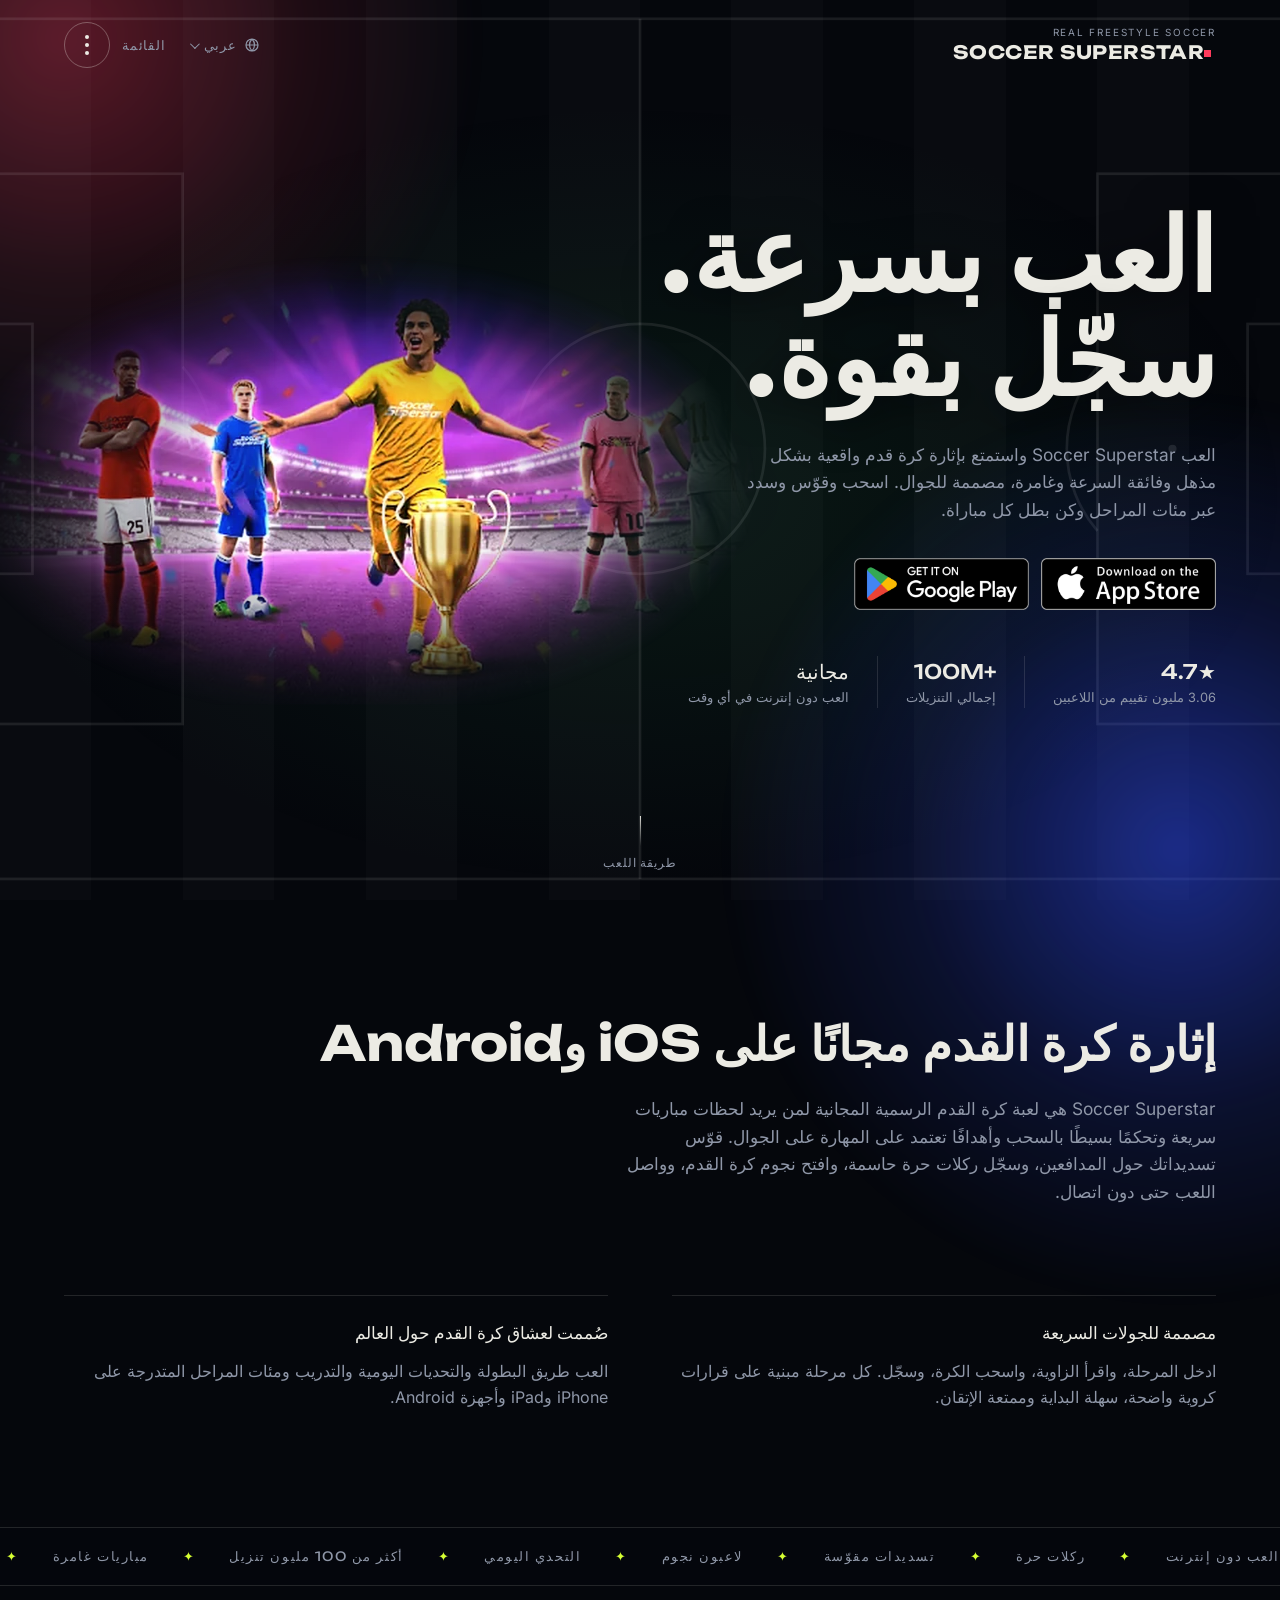
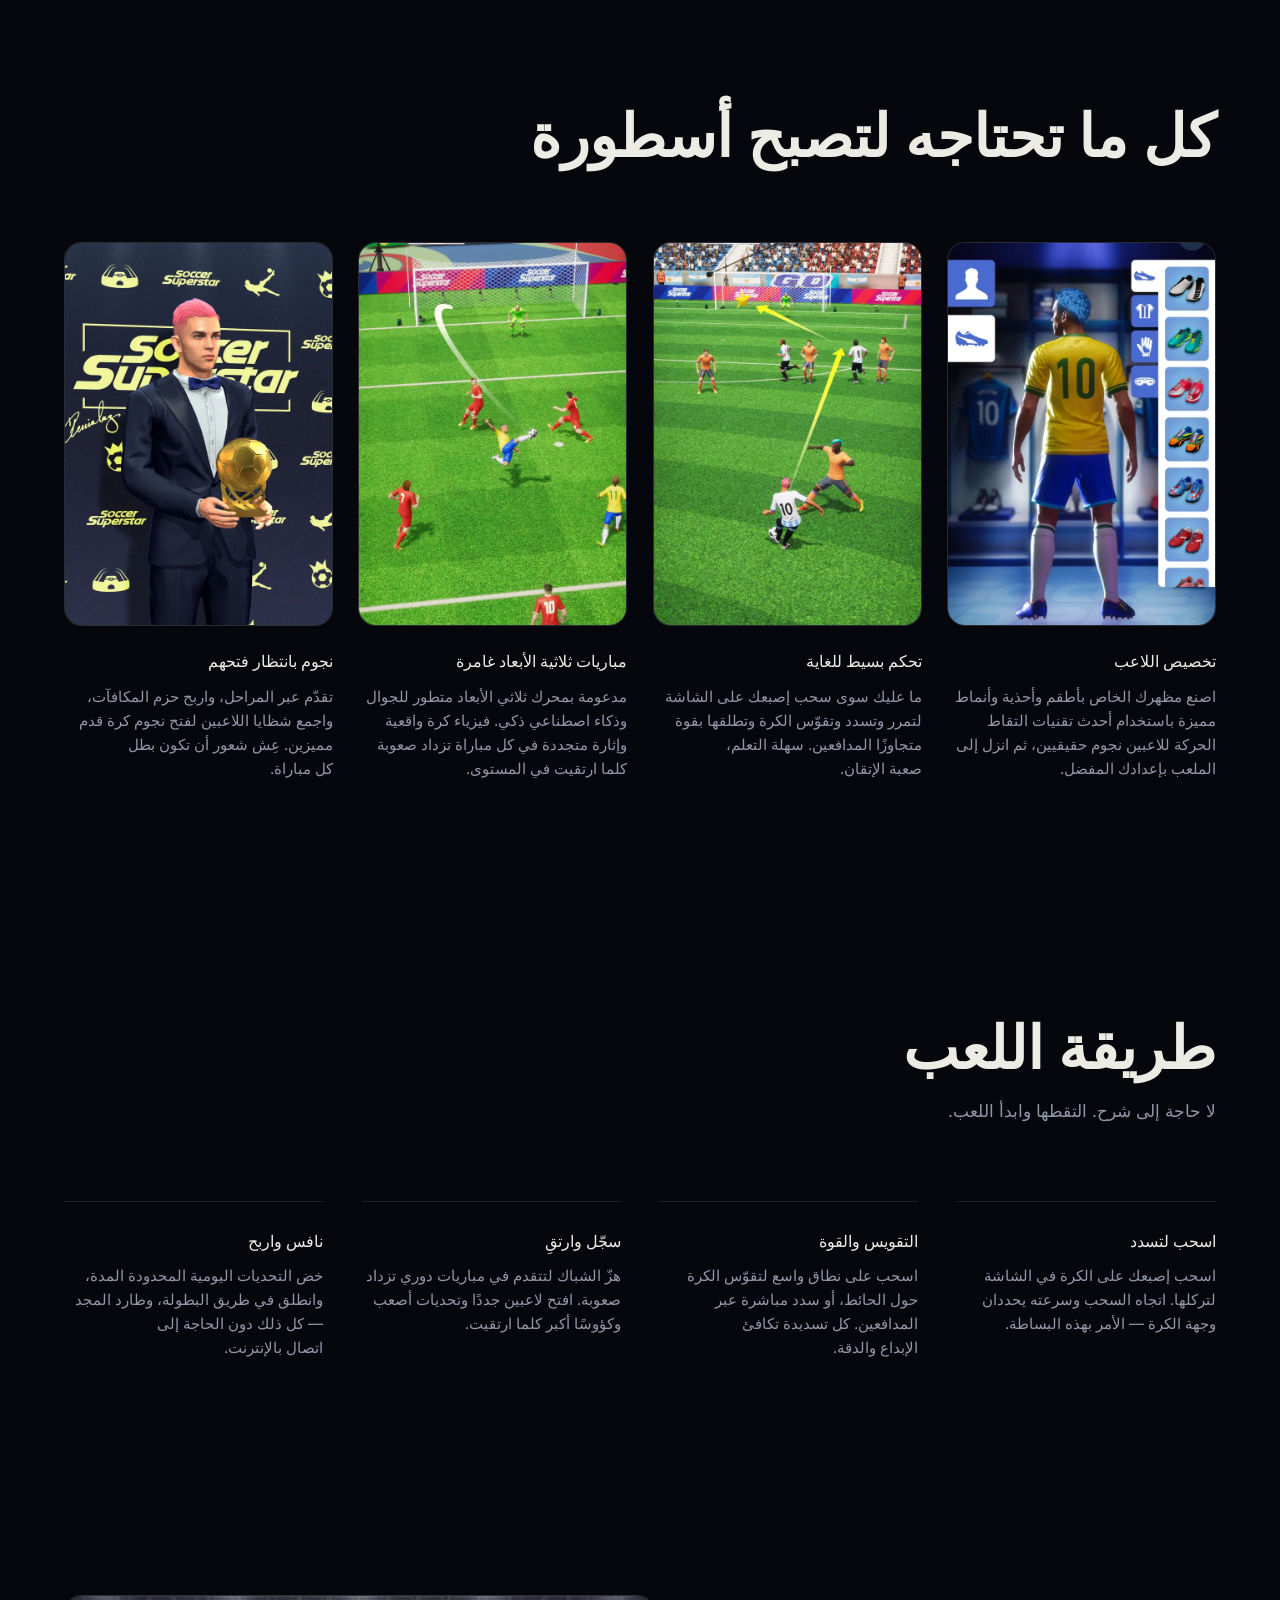
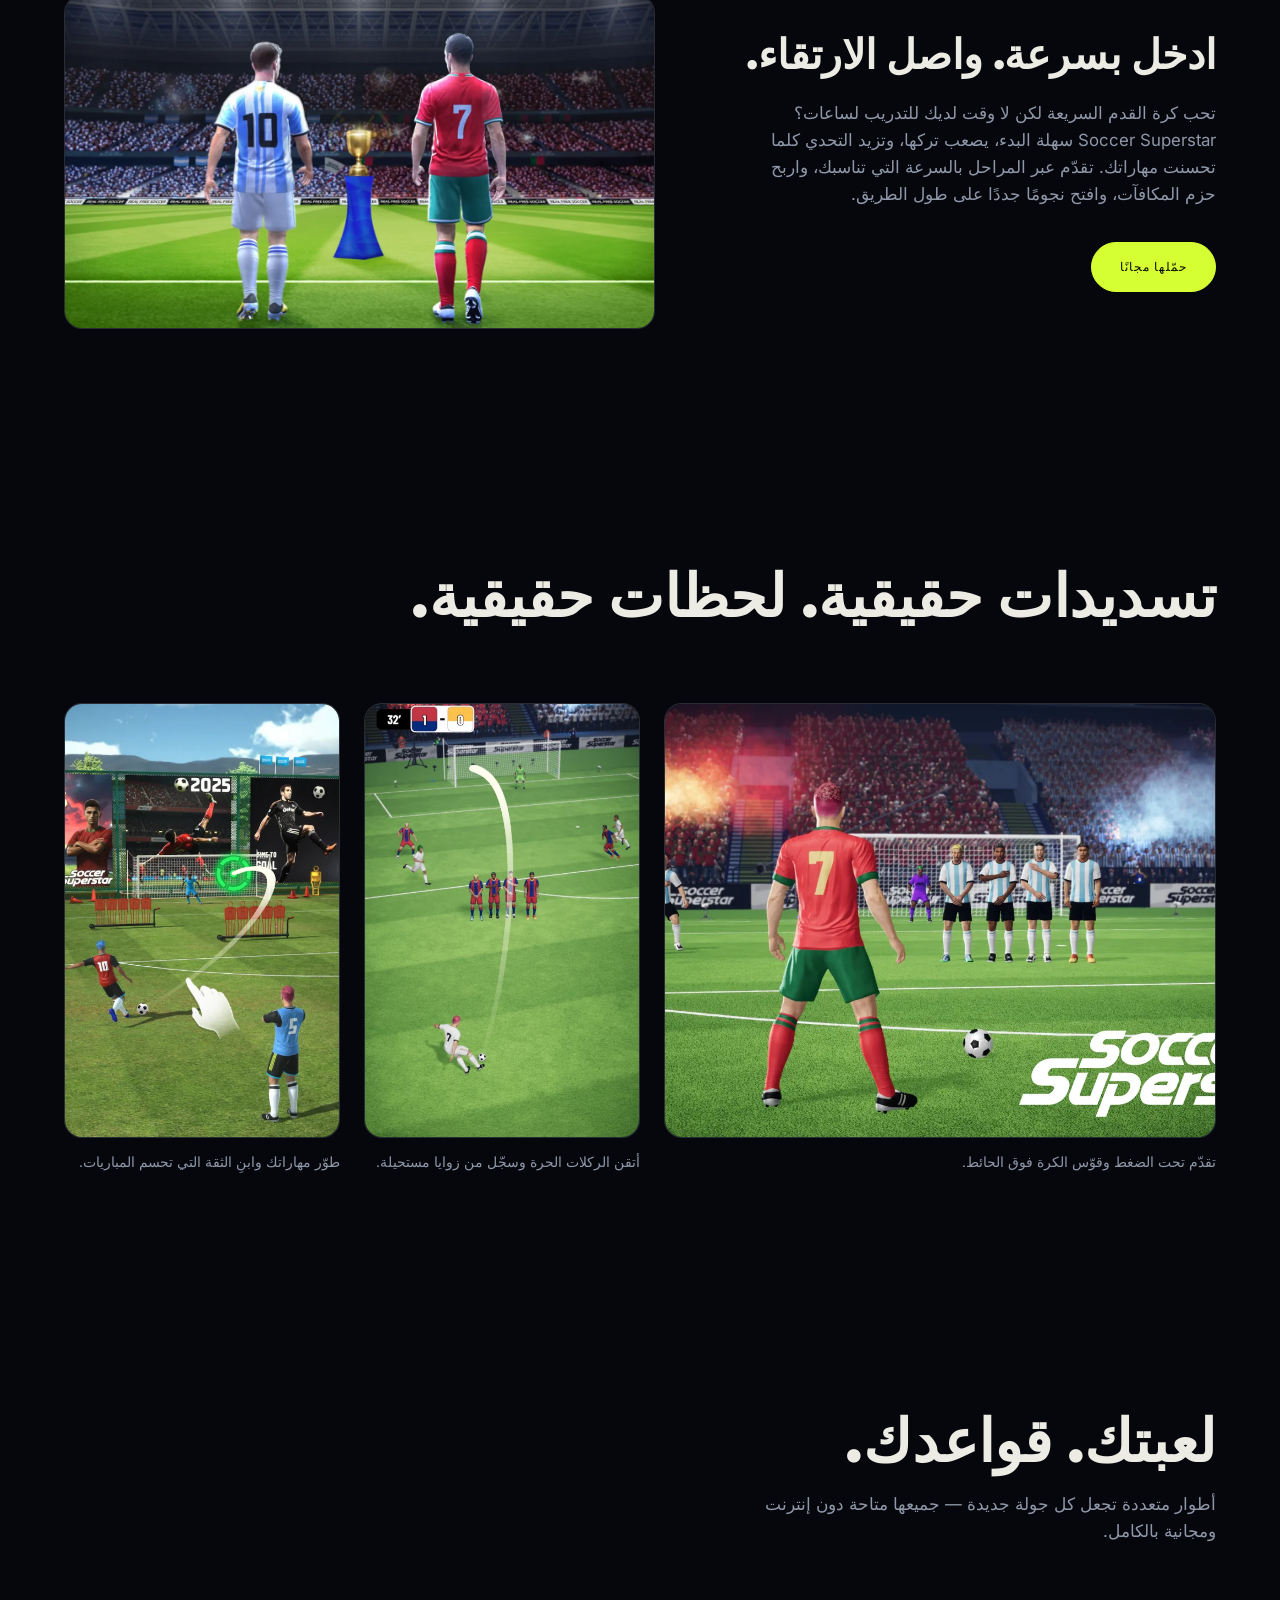
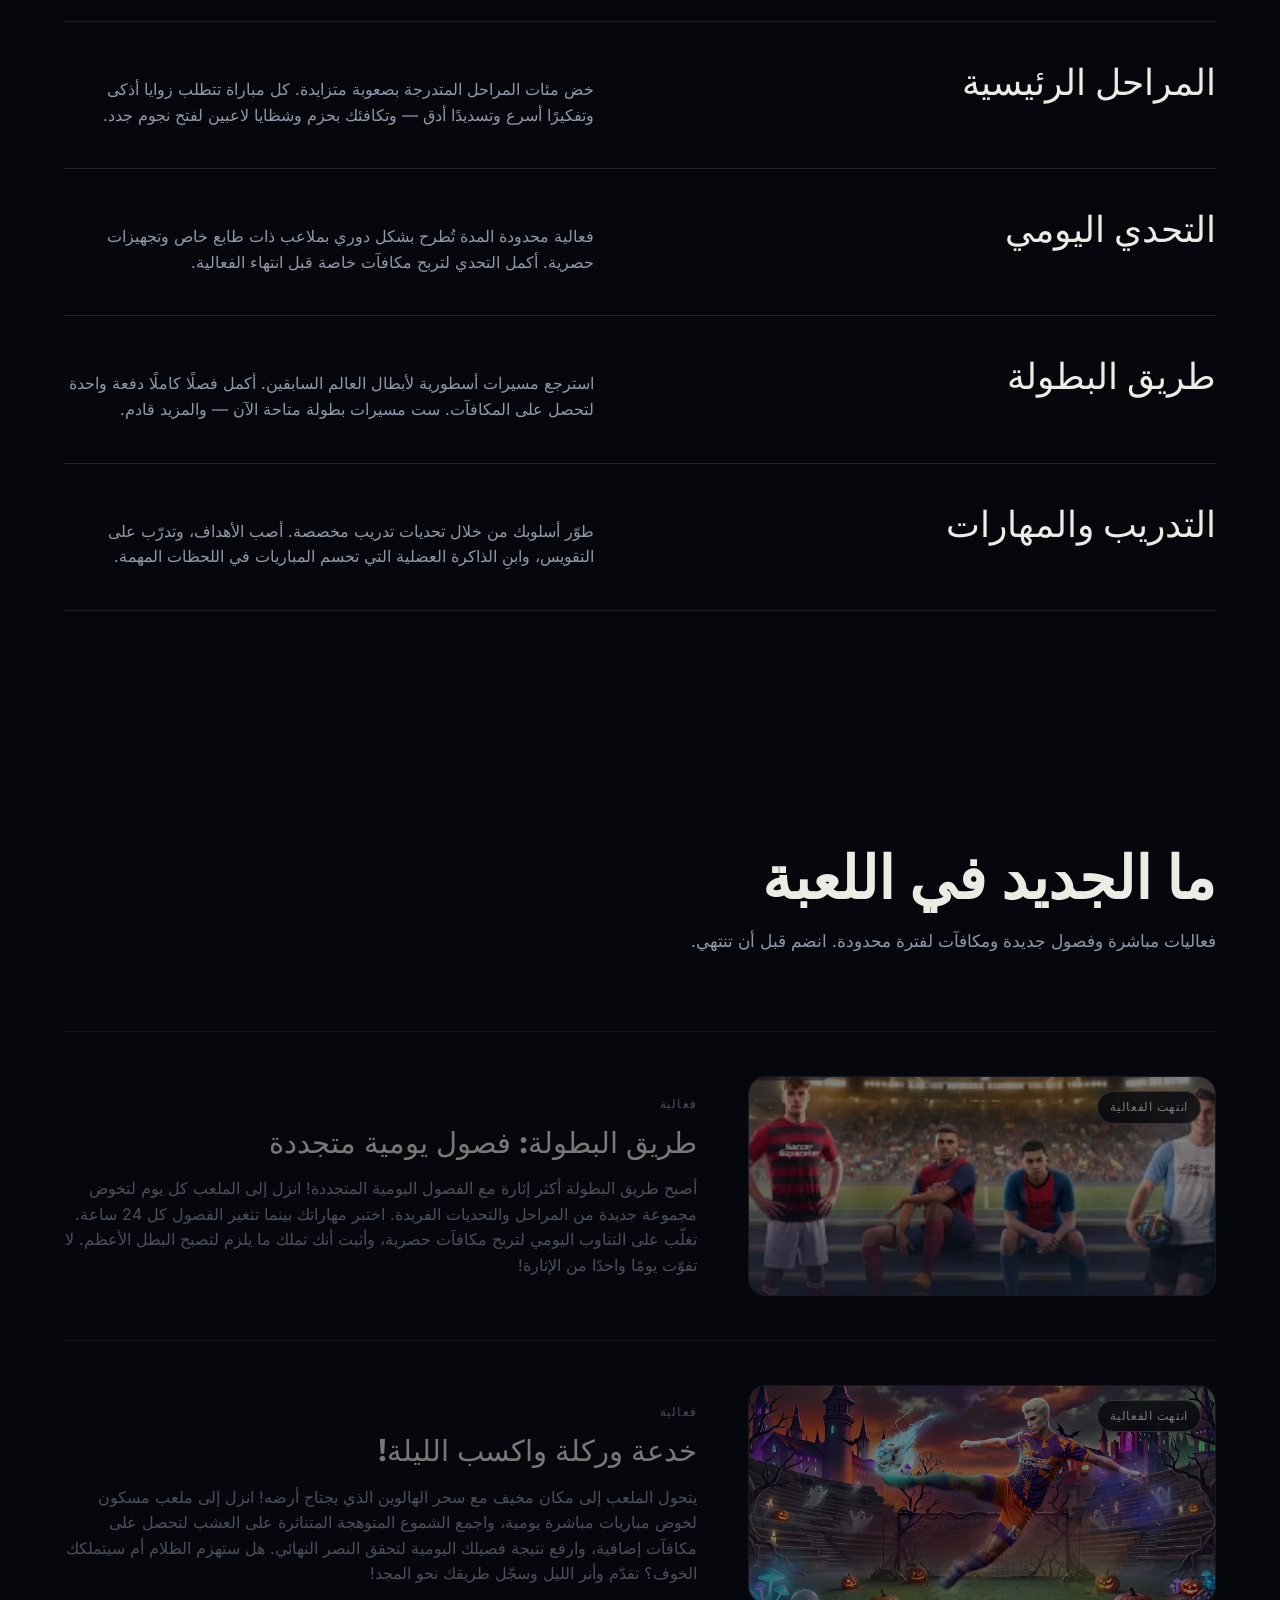
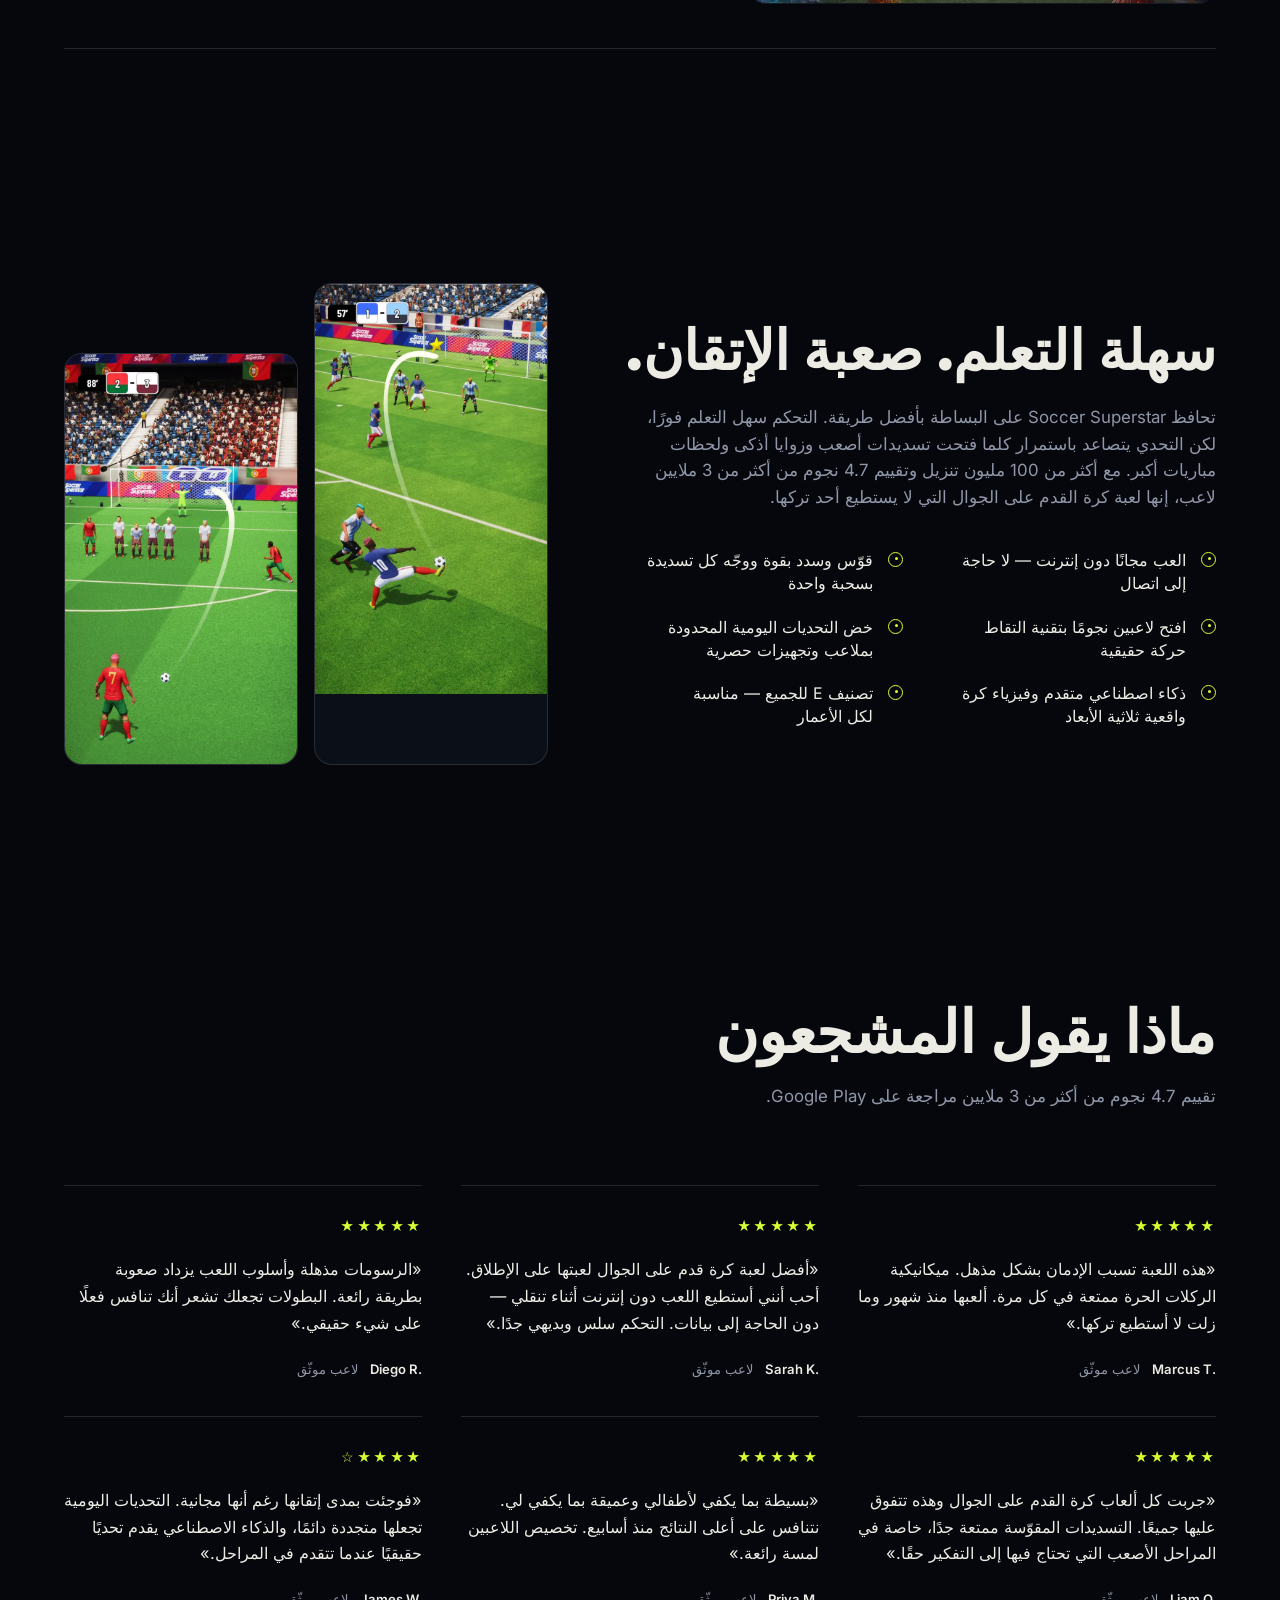
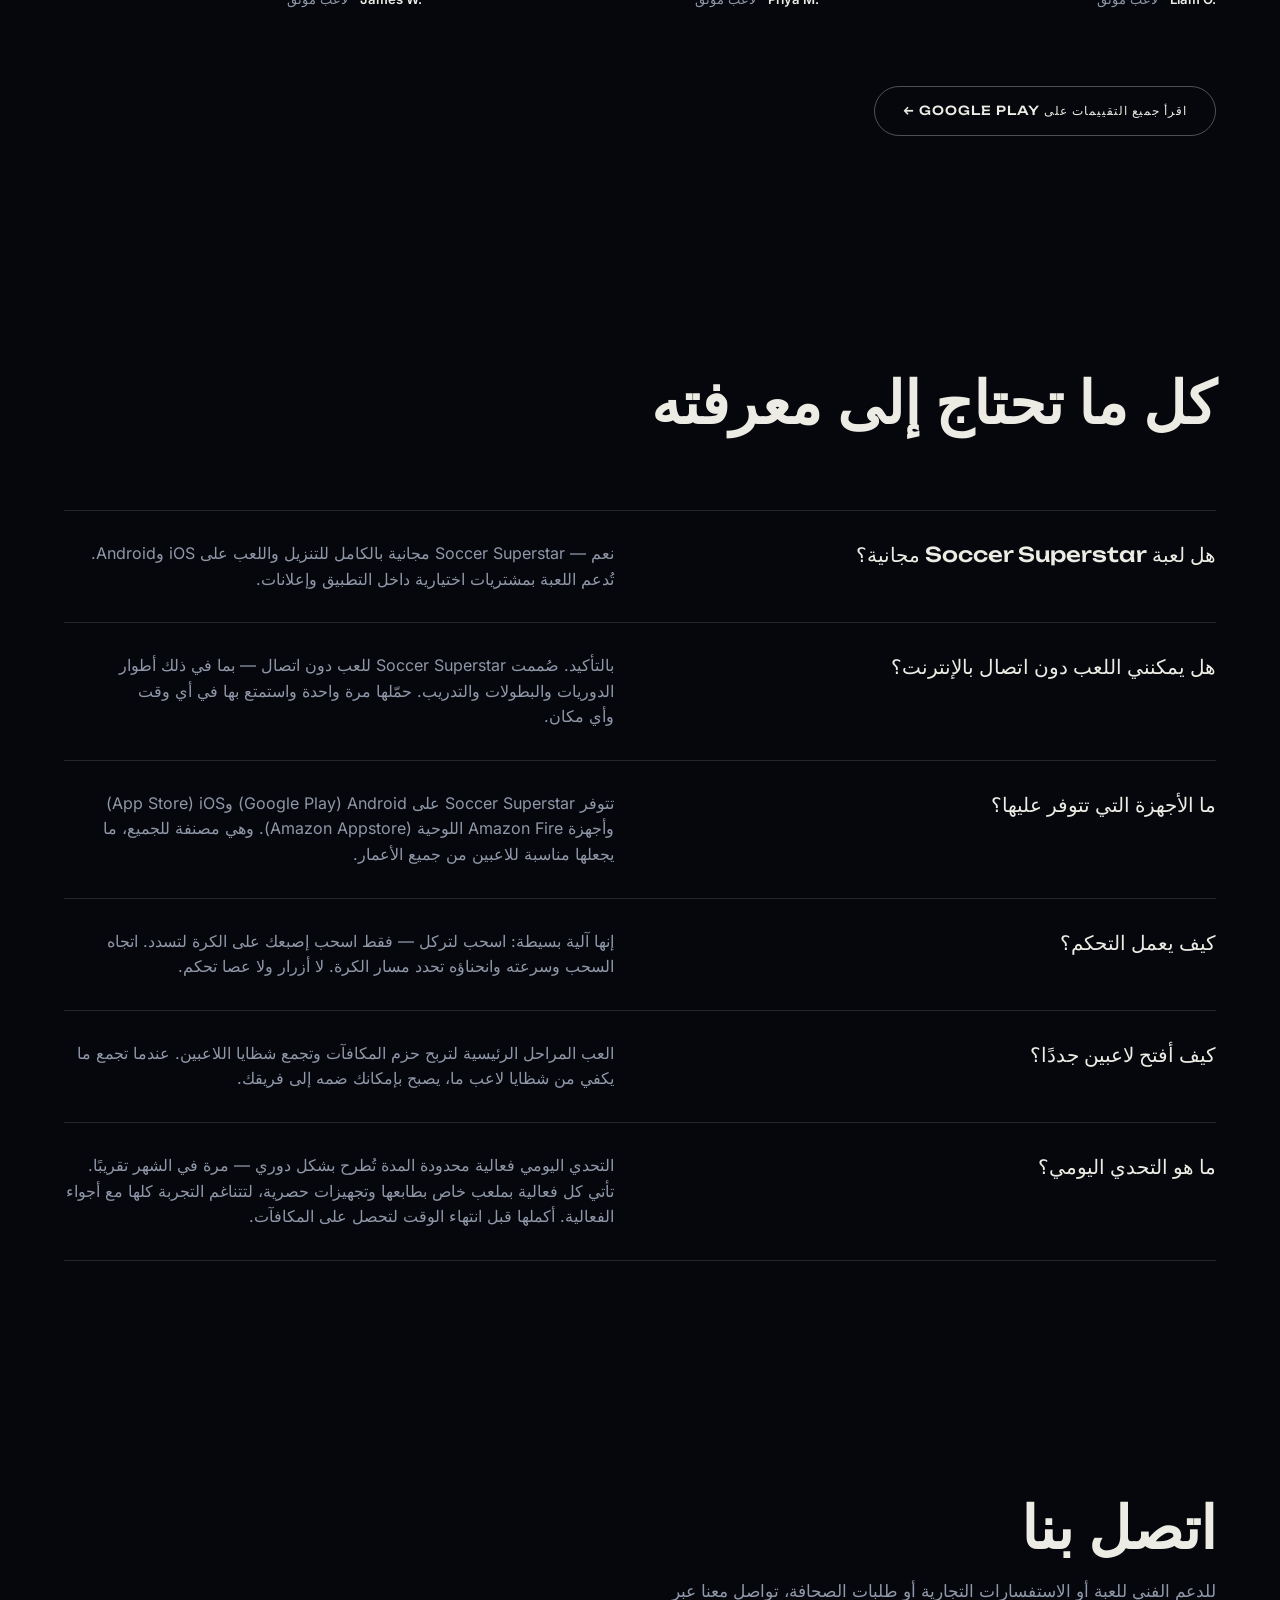
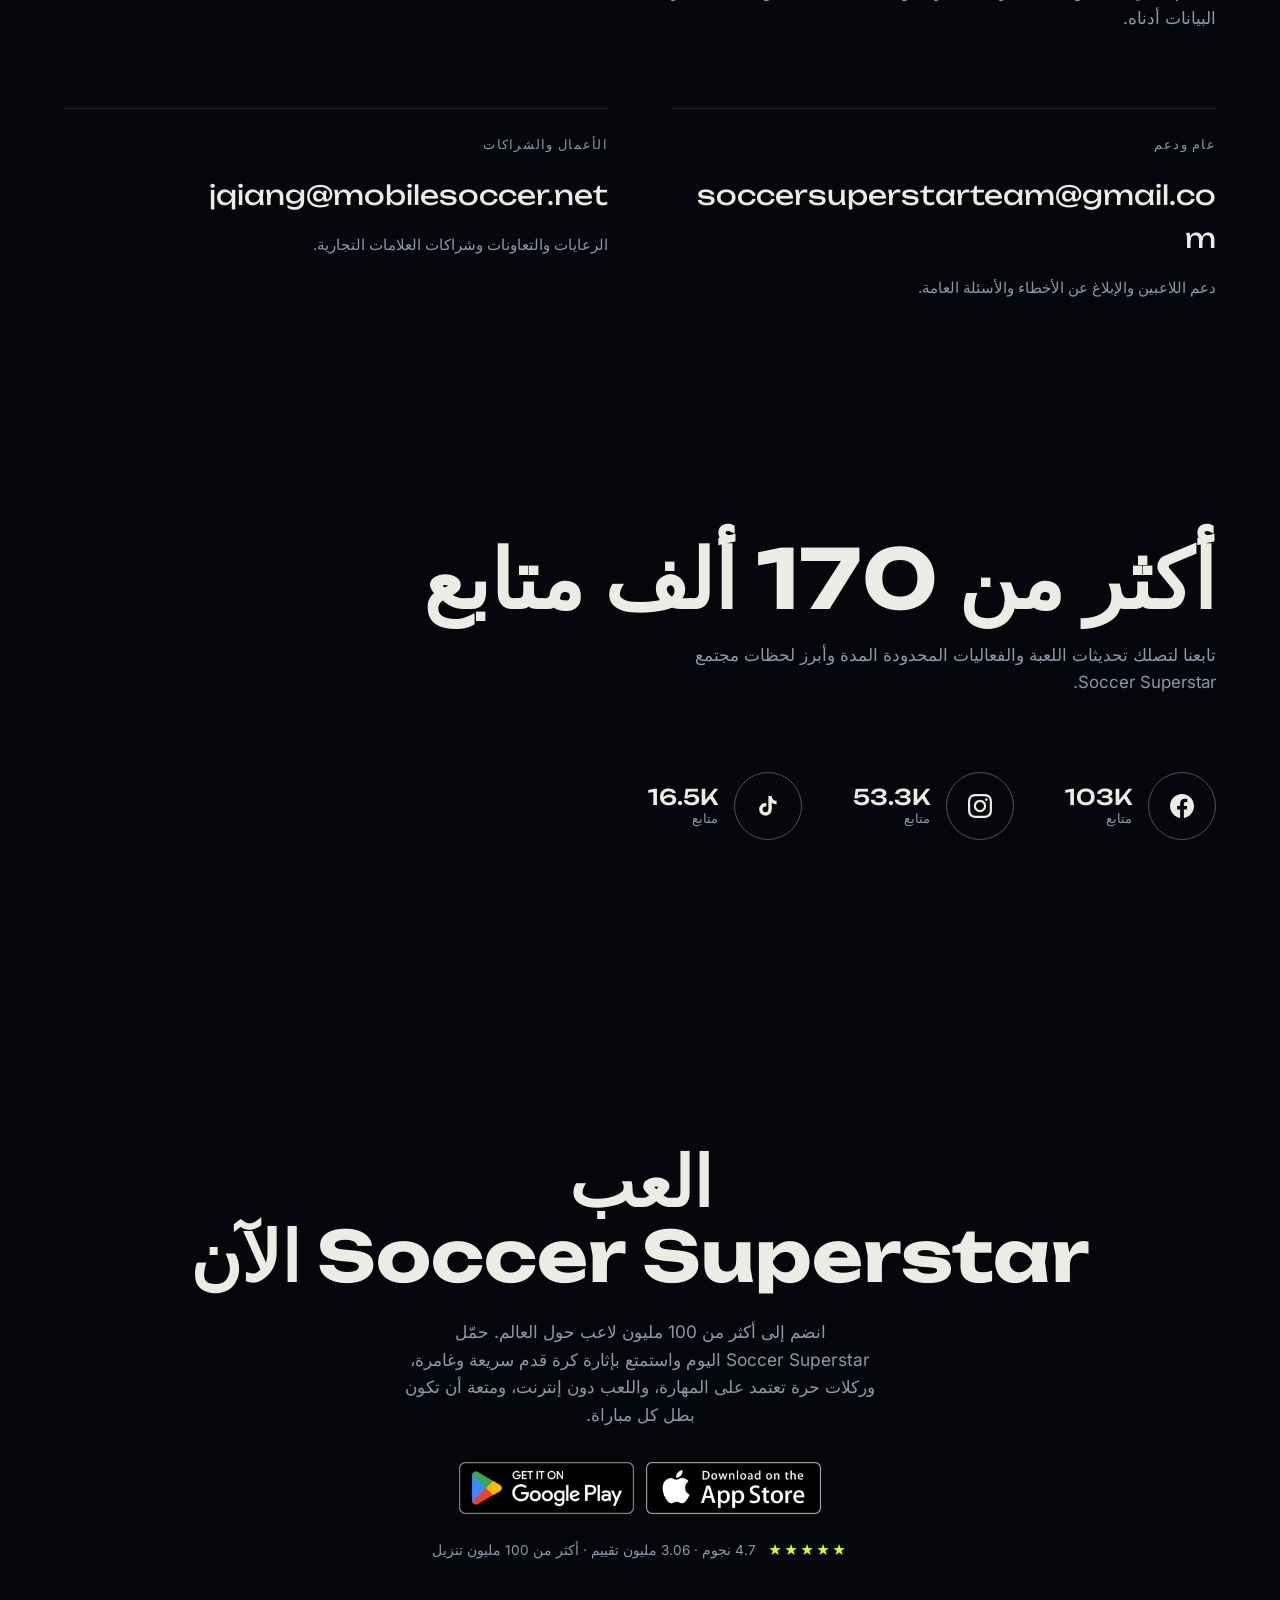
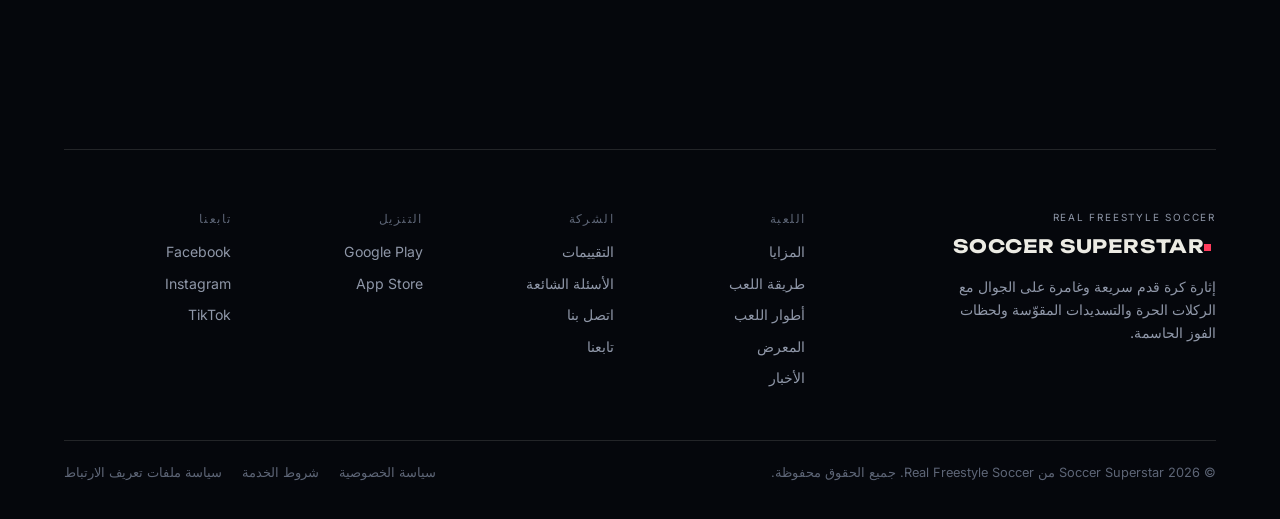
==== ar/index.html @ 33dcc243 "Remove section labels; two-column feature list with centre-spot markers Co-Authored-By: Claude Opus " ====
<!DOCTYPE html>
<html lang="ar" dir="rtl">
<head>
  <meta charset="UTF-8">
  <meta name="viewport" content="width=device-width, initial-scale=1.0">
  <title>Soccer Superstar | لعبة كرة قدم مجانية على iOS وAndroid</title>
  <meta name="description" content="Soccer Superstar لعبة كرة قدم مجانية للجوال بتحكم بالسحب وتسديدات مقوّسة وركلات حرة ولعب دون إنترنت. حمّلها على iOS وAndroid.">
  <meta name="author" content="Real Freestyle Soccer">
  <meta name="robots" content="index, follow, max-image-preview:large">
  <link rel="canonical" href="https://www.simface.com/ar/">
  <link rel="alternate" hreflang="en" href="https://www.simface.com/">
  <link rel="alternate" hreflang="zh-Hans" href="https://www.simface.com/zh-cn/">
  <link rel="alternate" hreflang="es" href="https://www.simface.com/es/">
  <link rel="alternate" hreflang="pt" href="https://www.simface.com/pt/">
  <link rel="alternate" hreflang="fr" href="https://www.simface.com/fr/">
  <link rel="alternate" hreflang="ar" href="https://www.simface.com/ar/">
  <link rel="alternate" hreflang="id" href="https://www.simface.com/id/">
  <link rel="alternate" hreflang="ja" href="https://www.simface.com/ja/">
  <link rel="alternate" hreflang="x-default" href="https://www.simface.com/">

  <meta property="og:type" content="website">
  <meta property="og:site_name" content="Soccer Superstar">
  <meta property="og:title" content="الموقع الرسمي لـ Soccer Superstar">
  <meta property="og:description" content="حمّل Soccer Superstar، لعبة كرة قدم مجانية للجوال بتحكم بالسحب وتسديدات مقوّسة واللعب دون إنترنت والتحديات اليومية وطريق البطولة.">
  <meta property="og:image" content="https://www.simface.com/assets/images/soccer-superstar-share.jpg">
  <meta property="og:image:width" content="1200">
  <meta property="og:image:height" content="630">
  <meta property="og:image:alt" content="لاعب في Soccer Superstar يستعد لتسديد ركلة حرة أمام الحائط الدفاعي في ملعب ممتلئ بالجماهير">
  <meta property="og:url" content="https://www.simface.com/ar/">
  <meta property="og:locale" content="ar_AR">
  <meta property="og:locale:alternate" content="zh_CN">
  <meta property="og:locale:alternate" content="es_ES">
  <meta property="og:locale:alternate" content="pt_BR">
  <meta property="og:locale:alternate" content="fr_FR">
  <meta property="og:locale:alternate" content="en_US">
  <meta property="og:locale:alternate" content="id_ID">
  <meta property="og:locale:alternate" content="ja_JP">
  <meta name="twitter:card" content="summary_large_image">
  <meta name="twitter:title" content="الموقع الرسمي لـ Soccer Superstar">
  <meta name="twitter:description" content="العب لعبة كرة القدم المجانية للجوال بتحكم بالسحب وتسديدات مقوّسة وركلات حرة واللعب دون إنترنت وفعاليات البطولة.">
  <meta name="twitter:image" content="https://www.simface.com/assets/images/soccer-superstar-share.jpg">
  <meta name="twitter:image:alt" content="لاعب في Soccer Superstar يستعد لتسديد ركلة حرة أمام الحائط الدفاعي في ملعب ممتلئ بالجماهير">

  <link rel="icon" type="image/svg+xml" href="/assets/icons/favicon.svg">
  <link rel="icon" type="image/png" sizes="32x32" href="/assets/icons/favicon-32.png">
  <link rel="apple-touch-icon" href="/assets/icons/apple-touch-icon.png">
  <link rel="manifest" href="/site.webmanifest">
  <meta name="theme-color" content="#05070c">
  <link rel="preload" href="/assets/fonts/unbounded-variable.woff" as="font" type="font/woff" crossorigin>
  <link rel="stylesheet" href="/styles.css">

  <script type="application/ld+json">
  {
    "@context": "https://schema.org",
    "@graph": [
      {
        "@type": "WebSite",
        "@id": "https://www.simface.com/#website",
        "url": "https://www.simface.com/ar/",
        "name": "الموقع الرسمي لـ Soccer Superstar",
        "description": "الموقع الرسمي لـ Soccer Superstar، لعبة كرة قدم مجانية للجوال على iOS وAndroid.",
        "publisher": {
          "@id": "https://www.simface.com/#organization"
        },
        "inLanguage": "ar"
      },
      {
        "@type": "Organization",
        "@id": "https://www.simface.com/#organization",
        "name": "Real Freestyle Soccer",
        "url": "https://www.simface.com/",
        "logo": "https://www.simface.com/assets/icons/icon-512.png",
        "sameAs": [
          "https://www.facebook.com/playsoccersuperstar/",
          "https://www.instagram.com/soccersuperstar2025/",
          "https://www.tiktok.com/@soccersuperstar"
        ]
      },
      {
        "@type": [
          "VideoGame",
          "MobileApplication"
        ],
        "@id": "https://www.simface.com/#soccer-superstar",
        "name": "Soccer Superstar",
        "url": "https://www.simface.com/ar/",
        "mainEntityOfPage": "https://www.simface.com/ar/",
        "identifier": "com.soccer.score.star",
        "author": {
          "@id": "https://www.simface.com/#organization"
        },
        "publisher": {
          "@id": "https://www.simface.com/#organization"
        },
        "genre": [
          "Sports Game",
          "Football Game",
          "Mobile Game"
        ],
        "applicationCategory": "GameApplication",
        "operatingSystem": "Android, iOS",
        "isAccessibleForFree": true,
        "image": [
          "https://www.simface.com/assets/images/soccer-superstar-hero-players.webp",
          "https://www.simface.com/assets/images/soccer-superstar-walkout-trophy-before-kickoff.webp",
          "https://www.simface.com/assets/images/soccer-superstar-player-customization-locker-room.webp"
        ],
        "description": "Soccer Superstar لعبة كرة قدم مجانية للجوال تضم التحكم بالسحب والركلات الحرة والتسديدات المقوّسة وتخصيص اللاعبين واللعب دون إنترنت والتحديات اليومية وطريق البطولة.",
        "aggregateRating": {
          "@type": "AggregateRating",
          "ratingValue": "4.7",
          "ratingCount": "3060000",
          "bestRating": "5"
        },
        "offers": {
          "@type": "Offer",
          "price": "0",
          "priceCurrency": "USD",
          "availability": "https://schema.org/InStock"
        },
        "downloadUrl": [
          "https://play.google.com/store/apps/details?id=com.soccer.score.star&hl=ar",
          "https://apps.apple.com/us/app/soccer-superstar/id1550945606"
        ]
      },
      {
        "@type": "FAQPage",
        "@id": "https://www.simface.com/#faq-schema",
        "mainEntity": [
          {
            "@type": "Question",
            "name": "هل لعبة Soccer Superstar مجانية؟",
            "acceptedAnswer": {
              "@type": "Answer",
              "text": "نعم — Soccer Superstar مجانية بالكامل للتنزيل واللعب على iOS وAndroid. تُدعم اللعبة بمشتريات اختيارية داخل التطبيق وإعلانات."
            }
          },
          {
            "@type": "Question",
            "name": "هل يمكنني لعب Soccer Superstar دون إنترنت؟",
            "acceptedAnswer": {
              "@type": "Answer",
              "text": "بالتأكيد. صُممت Soccer Superstar للعب دون اتصال — بما في ذلك أطوار الدوريات والبطولات والتدريب. حمّلها مرة واحدة واستمتع بها في أي وقت وأي مكان."
            }
          },
          {
            "@type": "Question",
            "name": "كيف يعمل التحكم في Soccer Superstar؟",
            "acceptedAnswer": {
              "@type": "Answer",
              "text": "إنها آلية بسيطة: اسحب لتركل — فقط اسحب إصبعك على الكرة لتسدد. اتجاه السحب وسرعته وانحناؤه تحدد مسار الكرة. لا أزرار ولا عصا تحكم."
            }
          }
        ]
      }
    ]
  }
  </script>
</head>
<body>
  <div class="site-shell">
    <header class="topbar">
      <a class="brand" href="#home" aria-label="الصفحة الرئيسية لـ Soccer Superstar">
        <span class="brand-kicker">Real Freestyle Soccer</span>
        <span class="brand-logo">SOCCER SUPERSTAR</span>
      </a>
      <div class="topbar-right">
        <details class="lang-picker">
          <summary aria-label="اللغة"><svg viewBox="0 0 24 24" width="16" height="16" aria-hidden="true"><path fill="none" stroke="currentColor" stroke-width="1.8" d="M12 3a9 9 0 1 0 0 18 9 9 0 0 0 0-18Zm-9 9h18M12 3c2.5 2.6 3.8 5.6 3.8 9s-1.3 6.4-3.8 9c-2.5-2.6-3.8-5.6-3.8-9S9.5 5.6 12 3Z"/></svg><span class="lang-current">عربي</span></summary>
          <ul class="lang-menu">
            <li><a href="/" hreflang="en" lang="en" data-lang="en">English</a></li>
            <li><a href="/zh-cn/" hreflang="zh-Hans" lang="zh-Hans" data-lang="zh-cn">简体中文</a></li>
            <li><a href="/es/" hreflang="es" lang="es" data-lang="es">Español</a></li>
            <li><a href="/pt/" hreflang="pt" lang="pt" data-lang="pt">Português</a></li>
            <li><a href="/fr/" hreflang="fr" lang="fr" data-lang="fr">Français</a></li>
            <li><a href="/ar/" hreflang="ar" lang="ar" data-lang="ar" aria-current="true">العربية</a></li>
            <li><a href="/id/" hreflang="id" lang="id" data-lang="id">Bahasa Indonesia</a></li>
            <li><a href="/ja/" hreflang="ja" lang="ja" data-lang="ja">日本語</a></li>
          </ul>
        </details>
        <button class="nav-toggle" aria-label="فتح القائمة أو إغلاقها" aria-expanded="false" aria-controls="site-menu">
          <span class="nav-toggle-label">القائمة</span>
          <span class="nav-toggle-dots" aria-hidden="true"><span></span><span></span><span></span></span>
        </button>
      </div>
      <nav class="nav" id="site-menu" aria-label="التنقل الرئيسي">
        <a href="#features">المزايا</a>
        <a href="#how-to-play">طريقة اللعب</a>
        <a href="#modes">أطوار اللعب</a>
        <a href="#gallery">المعرض</a>
        <a href="#news">الأخبار</a>
        <a href="#reviews">التقييمات</a>
        <a href="#faq">الأسئلة الشائعة</a>
        <a href="#contact">اتصل بنا</a>
        <a href="#play" class="nav-cta">العب الآن</a>
      </nav>
    </header>

    <div class="pitch-bg" aria-hidden="true"></div>

    <main id="home">

      <!-- ═══ HERO ═══ -->
      <section class="hero">
        <div class="hero-copy">
          <h1><span class="visually-hidden">Soccer Superstar: </span>العب بسرعة.<br>سجّل بقوة.</h1>
          <p class="hero-text">العب Soccer Superstar واستمتع بإثارة كرة قدم واقعية بشكل مذهل وفائقة السرعة وغامرة، مصممة للجوال. اسحب وقوّس وسدد عبر مئات المراحل وكن بطل كل مباراة.</p>
          <div class="store-links" aria-label="تنزيل Soccer Superstar">
            <a href="https://apps.apple.com/us/app/soccer-superstar/id1550945606" class="store-badge" target="_blank" rel="noopener noreferrer"><img src="/assets/badges/app-store-en.png" alt="حمّلها من App Store" width="540" height="160"></a>
            <a href="https://play.google.com/store/apps/details?id=com.soccer.score.star&amp;hl=ar" class="store-badge" target="_blank" rel="noopener noreferrer"><img src="/assets/badges/google-play-en.png" alt="احصل عليها من Google Play" width="538" height="160"></a>
          </div>
          <ul class="hero-stats" aria-label="أبرز الأرقام">
            <li><strong>4.7★</strong><span>3.06 مليون تقييم من اللاعبين</span></li>
            <li><strong>100M+</strong><span>إجمالي التنزيلات</span></li>
            <li><strong>مجانية</strong><span>العب دون إنترنت في أي وقت</span></li>
          </ul>
        </div>
        <div class="hero-art">
          <img src="/assets/images/soccer-superstar-hero-players.webp" alt="أبطال كرة القدم في Soccer Superstar حول كأس ذهبية في ملعب بإضاءة بنفسجية" width="1220" height="682" fetchpriority="high">
        </div>
        <a href="#how-to-play" class="hero-link">طريقة اللعب <span aria-hidden="true">↓</span></a>
      </section>

      <!-- ═══ OFFICIAL SITE SEO INTRO ═══ -->
      <section class="official-intro section" id="official-site">
        <div class="intro-panel frame-cut">
          <h2>إثارة كرة القدم مجانًا على iOS وAndroid</h2>
          <p>Soccer Superstar هي لعبة كرة القدم الرسمية المجانية لمن يريد لحظات مباريات سريعة وتحكمًا بسيطًا بالسحب وأهدافًا تعتمد على المهارة على الجوال. قوّس تسديداتك حول المدافعين، وسجّل ركلات حرة حاسمة، وافتح نجوم كرة القدم، وواصل اللعب حتى دون اتصال.</p>
          <div class="intro-columns">
            <div>
              <h3>مصممة للجولات السريعة</h3>
              <p>ادخل المرحلة، واقرأ الزاوية، واسحب الكرة، وسجّل. كل مرحلة مبنية على قرارات كروية واضحة، سهلة البداية وممتعة الإتقان.</p>
            </div>
            <div>
              <h3>صُممت لعشاق كرة القدم حول العالم</h3>
              <p>العب طريق البطولة والتحديات اليومية والتدريب ومئات المراحل المتدرجة على iPhone وiPad وأجهزة Android.</p>
            </div>
          </div>
        </div>
      </section>

      <!-- ═══ TICKER STRIP ═══ -->
      <section class="strip" aria-hidden="true">
        <div class="strip-track">
          <span>العب دون إنترنت</span>
          <span aria-hidden="true">✦</span>
          <span>ركلات حرة</span>
          <span aria-hidden="true">✦</span>
          <span>تسديدات مقوّسة</span>
          <span aria-hidden="true">✦</span>
          <span>لاعبون نجوم</span>
          <span aria-hidden="true">✦</span>
          <span>التحدي اليومي</span>
          <span aria-hidden="true">✦</span>
          <span>أكثر من 100 مليون تنزيل</span>
          <span aria-hidden="true">✦</span>
          <span>مباريات غامرة</span>
          <span aria-hidden="true">✦</span>
          <span>تقييم 4.7 نجوم</span>
          <span aria-hidden="true">✦</span>
          <span>طريق البطولة</span>
          <span aria-hidden="true">✦</span>
          <span>العب دون إنترنت</span>
          <span aria-hidden="true">✦</span>
          <span>ركلات حرة</span>
          <span aria-hidden="true">✦</span>
          <span>تسديدات مقوّسة</span>
          <span aria-hidden="true">✦</span>
          <span>لاعبون نجوم</span>
          <span aria-hidden="true">✦</span>
          <span>التحدي اليومي</span>
          <span aria-hidden="true">✦</span>
          <span>أكثر من 100 مليون تنزيل</span>
          <span aria-hidden="true">✦</span>
          <span>مباريات غامرة</span>
          <span aria-hidden="true">✦</span>
          <span>تقييم 4.7 نجوم</span>
          <span aria-hidden="true">✦</span>
          <span>طريق البطولة</span>
        </div>
      </section>


      <!-- ═══ FEATURES ═══ -->
      <section class="features section" id="features">
        <div class="section-heading">
          <h2>كل ما تحتاجه لتصبح أسطورة</h2>
        </div>
        <div class="feature-grid">
          <article class="feature-card frame-cut">
            <img src="/assets/images/soccer-superstar-player-customization-locker-room.webp" alt="شاشة تخصيص اللاعب في Soccer Superstar تعرض لاعبًا يحمل الرقم 10 بقميص أصفر مع خيارات الأحذية" width="640" height="1138" loading="lazy">
            <div class="feature-card-copy">
              <h3>تخصيص اللاعب</h3>
              <p>اصنع مظهرك الخاص بأطقم وأحذية وأنماط مميزة باستخدام أحدث تقنيات التقاط الحركة للاعبين نجوم حقيقيين، ثم انزل إلى الملعب بإعدادك المفضل.</p>
            </div>
          </article>
          <article class="feature-card frame-cut">
            <img src="/assets/images/soccer-superstar-flick-pass-arrows-controls.webp" alt="لاعب Soccer Superstar رقم 10 يستعد للتمرير، مع أسهم توضح مسار الكرة نحو المرمى" width="640" height="1138" loading="lazy">
            <div class="feature-card-copy">
              <h3>تحكم بسيط للغاية</h3>
              <p>ما عليك سوى سحب إصبعك على الشاشة لتمرر وتسدد وتقوّس الكرة وتطلقها بقوة متجاوزًا المدافعين. سهلة التعلم، صعبة الإتقان.</p>
            </div>
          </article>
          <article class="feature-card frame-cut">
            <img src="/assets/images/soccer-superstar-scissor-kick-volley.webp" alt="لقطة ركلة مقصية في Soccer Superstar أمام المرمى مع المدافعين وجماهير الملعب" width="640" height="1138" loading="lazy">
            <div class="feature-card-copy">
              <h3>مباريات ثلاثية الأبعاد غامرة</h3>
              <p>مدعومة بمحرك ثلاثي الأبعاد متطور للجوال وذكاء اصطناعي ذكي. فيزياء كرة واقعية وإثارة متجددة في كل مباراة تزداد صعوبة كلما ارتقيت في المستوى.</p>
            </div>
          </article>
          <article class="feature-card frame-cut">
            <img src="/assets/images/soccer-superstar-awards-ceremony-golden-ball.webp" alt="حفل توزيع الجوائز في Soccer Superstar مع لاعب بشعر وردي يحمل كأس الكرة الذهبية" width="640" height="1138" loading="lazy">
            <div class="feature-card-copy">
              <h3>نجوم بانتظار فتحهم</h3>
              <p>تقدّم عبر المراحل، واربح حزم المكافآت، واجمع شظايا اللاعبين لفتح نجوم كرة قدم مميزين. عِش شعور أن تكون بطل كل مباراة.</p>
            </div>
          </article>
        </div>
      </section>

      <!-- ═══ HOW TO PLAY ═══ -->
      <section class="how-to-play section" id="how-to-play">
        <div class="section-heading">
          <h2>طريقة اللعب</h2>
          <p class="section-subtext">لا حاجة إلى شرح. التقطها وابدأ اللعب.</p>
        </div>
        <div class="steps-grid">
          <div class="step-card frame-cut">
            <h3>اسحب لتسدد</h3>
            <p>اسحب إصبعك على الكرة في الشاشة لتركلها. اتجاه السحب وسرعته يحددان وجهة الكرة — الأمر بهذه البساطة.</p>
          </div>
          <div class="step-card frame-cut">
            <h3>التقويس والقوة</h3>
            <p>اسحب على نطاق واسع لتقوّس الكرة حول الحائط، أو سدد مباشرة عبر المدافعين. كل تسديدة تكافئ الإبداع والدقة.</p>
          </div>
          <div class="step-card frame-cut">
            <h3>سجّل وارتقِ</h3>
            <p>هزّ الشباك لتتقدم في مباريات دوري تزداد صعوبة. افتح لاعبين جددًا وتحديات أصعب وكؤوسًا أكبر كلما ارتقيت.</p>
          </div>
          <div class="step-card frame-cut">
            <h3>نافس واربح</h3>
            <p>خض التحديات اليومية المحدودة المدة، وانطلق في طريق البطولة، وطارد المجد — كل ذلك دون الحاجة إلى اتصال بالإنترنت.</p>
          </div>
        </div>
      </section>

      <!-- ═══ SHOWCASE ═══ -->
      <section class="showcase section">
        <div class="showcase-copy">
          <h2>ادخل بسرعة. واصل الارتقاء.</h2>
          <p>تحب كرة القدم السريعة لكن لا وقت لديك للتدريب لساعات؟ Soccer Superstar سهلة البدء، يصعب تركها، وتزيد التحدي كلما تحسنت مهاراتك. تقدّم عبر المراحل بالسرعة التي تناسبك، واربح حزم المكافآت، وافتح نجومًا جددًا على طول الطريق.</p>
          <a href="#play" class="button button-primary">حمّلها مجانًا</a>
        </div>
        <div class="showcase-media frame-cut">
          <img src="/assets/images/soccer-superstar-walkout-trophy-before-kickoff.webp" alt="مشهد ملعب في Soccer Superstar يظهر اللاعبين رقم 10 ورقم 7 يسيران نحو كأس قبل صافرة البداية" width="1400" height="790" loading="lazy">
        </div>
      </section>

      <!-- ═══ GALLERY ═══ -->
      <section class="gallery section" id="gallery">
        <div class="section-heading">
          <h2>تسديدات حقيقية. لحظات حقيقية.</h2>
        </div>
        <div class="gallery-grid">
          <figure class="gallery-card frame-cut landscape">
            <img src="/assets/images/soccer-superstar-free-kick-key-art.webp" alt="ركلة حرة للبرتغال أمام الأرجنتين في Soccer Superstar مع شعلات الجماهير داخل ملعب كرة قدم" width="1400" height="788" loading="lazy">
            <figcaption>تقدّم تحت الضغط وقوّس الكرة فوق الحائط.</figcaption>
          </figure>
          <figure class="gallery-card frame-cut portrait">
            <img src="/assets/images/soccer-superstar-free-kick-wall-challenge.webp" alt="لاعب بقميص أبيض في Soccer Superstar يسدد ركلة حرة فوق الحائط الدفاعي نحو المرمى" width="507" height="863" loading="lazy">
            <figcaption>أتقن الركلات الحرة وسجّل من زوايا مستحيلة.</figcaption>
          </figure>
          <figure class="gallery-card frame-cut portrait">
            <img src="/assets/images/soccer-superstar-training-target-challenge.webp" alt="تحدي التدريب على الأهداف في Soccer Superstar مع أيقونة يد ترشد مسار التسديدة المقوّسة" width="511" height="913" loading="lazy">
            <figcaption>طوّر مهاراتك وابنِ الثقة التي تحسم المباريات.</figcaption>
          </figure>
        </div>
      </section>

      <!-- ═══ GAME MODES ═══ -->
      <section class="modes section" id="modes">
        <div class="section-heading">
          <h2>لعبتك. قواعدك.</h2>
          <p class="section-subtext">أطوار متعددة تجعل كل جولة جديدة — جميعها متاحة دون إنترنت ومجانية بالكامل.</p>
        </div>
        <div class="modes-grid">
          <div class="mode-card frame-cut">
            <div class="mode-icon" aria-hidden="true">⚽</div>
            <h3>المراحل الرئيسية</h3>
            <p>خض مئات المراحل المتدرجة بصعوبة متزايدة. كل مباراة تتطلب زوايا أذكى وتفكيرًا أسرع وتسديدًا أدق — وتكافئك بحزم وشظايا لاعبين لفتح نجوم جدد.</p>
          </div>
          <div class="mode-card frame-cut">
            <div class="mode-icon" aria-hidden="true">🏆</div>
            <h3>التحدي اليومي</h3>
            <p>فعالية محدودة المدة تُطرح بشكل دوري بملاعب ذات طابع خاص وتجهيزات حصرية. أكمل التحدي لتربح مكافآت خاصة قبل انتهاء الفعالية.</p>
          </div>
          <div class="mode-card frame-cut">
            <div class="mode-icon" aria-hidden="true">🌍</div>
            <h3>طريق البطولة</h3>
            <p>استرجع مسيرات أسطورية لأبطال العالم السابقين. أكمل فصلًا كاملًا دفعة واحدة لتحصل على المكافآت. ست مسيرات بطولة متاحة الآن — والمزيد قادم.</p>
          </div>
          <div class="mode-card frame-cut">
            <div class="mode-icon" aria-hidden="true">🎽</div>
            <h3>التدريب والمهارات</h3>
            <p>طوّر أسلوبك من خلال تحديات تدريب مخصصة. أصب الأهداف، وتدرّب على التقويس، وابنِ الذاكرة العضلية التي تحسم المباريات في اللحظات المهمة.</p>
          </div>
        </div>
      </section>

      <!-- ═══ NEWS ═══ -->
      <!-- To add a post: copy one <article class="news-card">, put it first, update the image, text and data-ends (YYYY-MM-DD). -->
      <section class="news section" id="news" data-ended-label="انتهت الفعالية">
        <div class="section-heading">
          <h2>ما الجديد في اللعبة</h2>
          <p class="section-subtext">فعاليات مباشرة وفصول جديدة ومكافآت لفترة محدودة. انضم قبل أن تنتهي.</p>
        </div>
        <div class="news-grid">
          <article class="news-card frame-cut" data-ends="2026-11-14">
            <div class="news-media">
              <img src="/assets/images/soccer-superstar-news-road-to-the-championship-daily-chapters.webp" alt="أربعة لاعبين في Soccer Superstar ينتظرون في نفق ملعب تصطف فيه الكؤوس" width="407" height="132" loading="lazy">
              <span class="news-badge">تنتهي في 14 نوفمبر</span>
            </div>
            <div class="news-copy">
              <p class="news-tag">فعالية</p>
              <h3>طريق البطولة: فصول يومية متجددة</h3>
              <p>أصبح طريق البطولة أكثر إثارة مع الفصول اليومية المتجددة! انزل إلى الملعب كل يوم لتخوض مجموعة جديدة من المراحل والتحديات الفريدة. اختبر مهاراتك بينما تتغير الفصول كل 24 ساعة. تغلّب على التناوب اليومي لتربح مكافآت حصرية، وأثبت أنك تملك ما يلزم لتصبح البطل الأعظم. لا تفوّت يومًا واحدًا من الإثارة!</p>
            </div>
          </article>
          <article class="news-card frame-cut" data-ends="2026-11-15">
            <div class="news-media">
              <img src="/assets/images/soccer-superstar-news-halloween-trick-kick-claim-the-night.webp" alt="لاعب في Soccer Superstar يسدد كرة على شكل جمجمة مشتعلة في ملعب مسكون بأجواء الهالوين مع قرع وأشباح" width="822" height="450" loading="lazy">
              <span class="news-badge">تنتهي في 15 نوفمبر</span>
            </div>
            <div class="news-copy">
              <p class="news-tag">فعالية</p>
              <h3>خدعة وركلة واكسب الليلة!</h3>
              <p>يتحول الملعب إلى مكان مخيف مع سحر الهالوين الذي يجتاح أرضه! انزل إلى ملعب مسكون لخوض مباريات مباشرة يومية، واجمع الشموع المتوهجة المتناثرة على العشب لتحصل على مكافآت إضافية، وارفع نتيجة فصيلك اليومية لتحقق النصر النهائي. هل ستهزم الظلام أم سيتملكك الخوف؟ تقدّم وأنر الليل وسجّل طريقك نحو المجد!</p>
            </div>
          </article>
        </div>
      </section>

      <!-- ═══ ABOUT ═══ -->
      <section class="about section" id="about">
        <div class="about-grid">
          <div class="about-copy">
            <h2>سهلة التعلم. صعبة الإتقان.</h2>
            <p>تحافظ Soccer Superstar على البساطة بأفضل طريقة. التحكم سهل التعلم فورًا، لكن التحدي يتصاعد باستمرار كلما فتحت تسديدات أصعب وزوايا أذكى ولحظات مباريات أكبر. مع أكثر من 100 مليون تنزيل وتقييم 4.7 نجوم من أكثر من 3 ملايين لاعب، إنها لعبة كرة القدم على الجوال التي لا يستطيع أحد تركها.</p>
            <ul class="checklist">
              <li>العب مجانًا دون إنترنت — لا حاجة إلى اتصال</li>
              <li>قوّس وسدد بقوة ووجّه كل تسديدة بسحبة واحدة</li>
              <li>افتح لاعبين نجومًا بتقنية التقاط حركة حقيقية</li>
              <li>خض التحديات اليومية المحدودة بملاعب وتجهيزات حصرية</li>
              <li>ذكاء اصطناعي متقدم وفيزياء كرة واقعية ثلاثية الأبعاد</li>
              <li>تصنيف E للجميع — مناسبة لكل الأعمار</li>
            </ul>
          </div>
          <div class="about-stack">
            <div class="mini-card frame-cut">
              <img src="/assets/images/soccer-superstar-curling-volley-top-corner.webp" alt="لقطة تسديدة مقوّسة من Soccer Superstar تُظهر إثارة كروية قرب منطقة الجزاء" width="640" height="1138" loading="lazy">
            </div>
            <div class="mini-card frame-cut">
              <img src="/assets/images/soccer-superstar-curled-free-kick-over-wall.webp" alt="لاعب Soccer Superstar رقم 7 يسدد ركلة حرة مقوّسة فوق الحائط في الدقائق الأخيرة" width="640" height="1138" loading="lazy">
            </div>
          </div>
        </div>
      </section>

      <!-- ═══ PLAYER REVIEWS ═══ -->
      <section class="reviews section" id="reviews">
        <div class="section-heading">
          <h2>ماذا يقول المشجعون</h2>
          <p class="section-subtext">تقييم 4.7 نجوم من أكثر من 3 ملايين مراجعة على Google Play.</p>
        </div>
        <div class="reviews-grid">
          <article class="review-card frame-cut">
            <div class="review-stars" aria-label="5 من 5 نجوم">★★★★★</div>
            <blockquote>
              <p>«هذه اللعبة تسبب الإدمان بشكل مذهل. ميكانيكية الركلات الحرة ممتعة في كل مرة. ألعبها منذ شهور وما زلت لا أستطيع تركها.»</p>
            </blockquote>
            <footer class="review-author">
              <span class="review-name">Marcus T.</span>
              <span class="review-badge">لاعب موثّق</span>
            </footer>
          </article>
          <article class="review-card frame-cut">
            <div class="review-stars" aria-label="5 من 5 نجوم">★★★★★</div>
            <blockquote>
              <p>«أفضل لعبة كرة قدم على الجوال لعبتها على الإطلاق. أحب أنني أستطيع اللعب دون إنترنت أثناء تنقلي — دون الحاجة إلى بيانات. التحكم سلس وبديهي جدًا.»</p>
            </blockquote>
            <footer class="review-author">
              <span class="review-name">Sarah K.</span>
              <span class="review-badge">لاعب موثّق</span>
            </footer>
          </article>
          <article class="review-card frame-cut">
            <div class="review-stars" aria-label="5 من 5 نجوم">★★★★★</div>
            <blockquote>
              <p>«الرسومات مذهلة وأسلوب اللعب يزداد صعوبة بطريقة رائعة. البطولات تجعلك تشعر أنك تنافس فعلًا على شيء حقيقي.»</p>
            </blockquote>
            <footer class="review-author">
              <span class="review-name">Diego R.</span>
              <span class="review-badge">لاعب موثّق</span>
            </footer>
          </article>
          <article class="review-card frame-cut">
            <div class="review-stars" aria-label="5 من 5 نجوم">★★★★★</div>
            <blockquote>
              <p>«جربت كل ألعاب كرة القدم على الجوال وهذه تتفوق عليها جميعًا. التسديدات المقوّسة ممتعة جدًا، خاصة في المراحل الأصعب التي تحتاج فيها إلى التفكير حقًا.»</p>
            </blockquote>
            <footer class="review-author">
              <span class="review-name">Liam O.</span>
              <span class="review-badge">لاعب موثّق</span>
            </footer>
          </article>
          <article class="review-card frame-cut">
            <div class="review-stars" aria-label="5 من 5 نجوم">★★★★★</div>
            <blockquote>
              <p>«بسيطة بما يكفي لأطفالي وعميقة بما يكفي لي. نتنافس على أعلى النتائج منذ أسابيع. تخصيص اللاعبين لمسة رائعة.»</p>
            </blockquote>
            <footer class="review-author">
              <span class="review-name">Priya M.</span>
              <span class="review-badge">لاعب موثّق</span>
            </footer>
          </article>
          <article class="review-card frame-cut">
            <div class="review-stars" aria-label="4 من 5 نجوم">★★★★☆</div>
            <blockquote>
              <p>«فوجئت بمدى إتقانها رغم أنها مجانية. التحديات اليومية تجعلها متجددة دائمًا، والذكاء الاصطناعي يقدم تحديًا حقيقيًا عندما تتقدم في المراحل.»</p>
            </blockquote>
            <footer class="review-author">
              <span class="review-name">James W.</span>
              <span class="review-badge">لاعب موثّق</span>
            </footer>
          </article>
        </div>
        <div class="reviews-cta">
          <a href="https://play.google.com/store/apps/details?id=com.soccer.score.star&hl=ar" class="button button-secondary" target="_blank" rel="noopener noreferrer">اقرأ جميع التقييمات على Google Play ←</a>
        </div>
      </section>

      <!-- ═══ FAQ ═══ -->
      <section class="faq section" id="faq">
        <div class="section-heading">
          <h2>كل ما تحتاج إلى معرفته</h2>
        </div>
        <div class="faq-grid">
          <div class="faq-item frame-cut">
            <h3 class="faq-q">هل لعبة Soccer Superstar مجانية؟</h3>
            <p class="faq-a">نعم — Soccer Superstar مجانية بالكامل للتنزيل واللعب على iOS وAndroid. تُدعم اللعبة بمشتريات اختيارية داخل التطبيق وإعلانات.</p>
          </div>
          <div class="faq-item frame-cut">
            <h3 class="faq-q">هل يمكنني اللعب دون اتصال بالإنترنت؟</h3>
            <p class="faq-a">بالتأكيد. صُممت Soccer Superstar للعب دون اتصال — بما في ذلك أطوار الدوريات والبطولات والتدريب. حمّلها مرة واحدة واستمتع بها في أي وقت وأي مكان.</p>
          </div>
          <div class="faq-item frame-cut">
            <h3 class="faq-q">ما الأجهزة التي تتوفر عليها؟</h3>
            <p class="faq-a">تتوفر Soccer Superstar على Android ‏(Google Play) وiOS ‏(App Store) وأجهزة Amazon Fire اللوحية ‏(Amazon Appstore). وهي مصنفة للجميع، ما يجعلها مناسبة للاعبين من جميع الأعمار.</p>
          </div>
          <div class="faq-item frame-cut">
            <h3 class="faq-q">كيف يعمل التحكم؟</h3>
            <p class="faq-a">إنها آلية بسيطة: اسحب لتركل — فقط اسحب إصبعك على الكرة لتسدد. اتجاه السحب وسرعته وانحناؤه تحدد مسار الكرة. لا أزرار ولا عصا تحكم.</p>
          </div>
          <div class="faq-item frame-cut">
            <h3 class="faq-q">كيف أفتح لاعبين جددًا؟</h3>
            <p class="faq-a">العب المراحل الرئيسية لتربح حزم المكافآت وتجمع شظايا اللاعبين. عندما تجمع ما يكفي من شظايا لاعب ما، يصبح بإمكانك ضمه إلى فريقك.</p>
          </div>
          <div class="faq-item frame-cut">
            <h3 class="faq-q">ما هو التحدي اليومي؟</h3>
            <p class="faq-a">التحدي اليومي فعالية محدودة المدة تُطرح بشكل دوري — مرة في الشهر تقريبًا. تأتي كل فعالية بملعب خاص بطابعها وتجهيزات حصرية، لتتناغم التجربة كلها مع أجواء الفعالية. أكملها قبل انتهاء الوقت لتحصل على المكافآت.</p>
          </div>
        </div>
      </section>

      <!-- ═══ CONTACT ═══ -->
      <section class="contact section" id="contact">
        <div class="section-heading">
          <h2>اتصل بنا</h2>
          <p>للدعم الفني للعبة أو الاستفسارات التجارية أو طلبات الصحافة، تواصل معنا عبر البيانات أدناه.</p>
        </div>
        <div class="contact-grid">
          <article class="contact-card frame-cut">
            <h3>عام ودعم</h3>
            <p><a href="mailto:soccersuperstarteam@gmail.com">soccersuperstarteam@gmail.com</a></p>
            <p class="contact-note">دعم اللاعبين والإبلاغ عن الأخطاء والأسئلة العامة.</p>
          </article>
          <article class="contact-card frame-cut">
            <h3>الأعمال والشراكات</h3>
            <p><a href="mailto:jqiang@mobilesoccer.net">jqiang@mobilesoccer.net</a></p>
            <p class="contact-note">الرعايات والتعاونات وشراكات العلامات التجارية.</p>
          </article>
        </div>
      </section>

      <!-- ═══ SOCIAL ═══ -->
      <section class="social section" id="social">
        <div class="section-heading">
          <h2>أكثر من 170 ألف متابع</h2>
          <p class="section-subtext">تابعنا لتصلك تحديثات اللعبة والفعاليات المحدودة المدة وأبرز لحظات مجتمع Soccer Superstar.</p>
        </div>
        <div class="social-grid">

          <!-- Facebook -->
          <a class="social-card social-card--fb" href="https://www.facebook.com/playsoccersuperstar/" target="_blank" rel="noopener noreferrer" aria-label="تابع Soccer Superstar على Facebook">
            <span class="social-icon"><svg aria-hidden="true" focusable="false" xmlns="http://www.w3.org/2000/svg" viewBox="0 0 24 24" fill="currentColor"><path d="M24 12.073C24 5.405 18.627 0 12 0S0 5.405 0 12.073C0 18.1 4.388 23.094 10.125 24v-8.437H7.078v-3.49h3.047V9.41c0-3.025 1.792-4.697 4.533-4.697 1.313 0 2.686.235 2.686.235v2.97h-1.514c-1.491 0-1.956.93-1.956 1.883v2.252h3.328l-.532 3.49h-2.796V24C19.612 23.094 24 18.1 24 12.073z"/></svg></span>
            <div class="social-stat-row">
              <div class="social-stat">
                <strong>103K</strong>
                <span>متابع</span>
              </div>
            </div>
          </a>

          <!-- Instagram -->
          <a class="social-card social-card--ig" href="https://www.instagram.com/soccersuperstarofficial/" target="_blank" rel="noopener noreferrer" aria-label="تابع Soccer Superstar على Instagram">
            <span class="social-icon"><svg aria-hidden="true" focusable="false" xmlns="http://www.w3.org/2000/svg" viewBox="0 0 24 24" fill="currentColor"><path d="M12 2.163c3.204 0 3.584.012 4.85.07 3.252.148 4.771 1.691 4.919 4.919.058 1.265.069 1.645.069 4.849 0 3.205-.012 3.584-.069 4.849-.149 3.225-1.664 4.771-4.919 4.919-1.266.058-1.644.07-4.85.07-3.204 0-3.584-.012-4.849-.07-3.26-.149-4.771-1.699-4.919-4.92-.058-1.265-.07-1.644-.07-4.849 0-3.204.013-3.583.07-4.849.149-3.227 1.664-4.771 4.919-4.919 1.266-.057 1.645-.069 4.849-.069zm0-2.163c-3.259 0-3.667.014-4.947.072-4.358.2-6.78 2.618-6.98 6.98-.059 1.281-.073 1.689-.073 4.948 0 3.259.014 3.668.072 4.948.2 4.358 2.618 6.78 6.98 6.98 1.281.058 1.689.072 4.948.072 3.259 0 3.668-.014 4.948-.072 4.354-.2 6.782-2.618 6.979-6.98.059-1.28.073-1.689.073-4.948 0-3.259-.014-3.667-.072-4.947-.196-4.354-2.617-6.78-6.979-6.98-1.281-.059-1.69-.073-4.949-.073zm0 5.838c-3.403 0-6.162 2.759-6.162 6.162s2.759 6.163 6.162 6.163 6.162-2.759 6.162-6.163c0-3.403-2.759-6.162-6.162-6.162zm0 10.162c-2.209 0-4-1.79-4-4 0-2.209 1.791-4 4-4s4 1.791 4 4c0 2.21-1.791 4-4 4zm6.406-11.845c-.796 0-1.441.645-1.441 1.44s.645 1.44 1.441 1.44c.795 0 1.439-.645 1.439-1.44s-.644-1.44-1.439-1.44z"/></svg></span>
            <div class="social-stat-row">
              <div class="social-stat">
                <strong>53.3K</strong>
                <span>متابع</span>
              </div>
            </div>
          </a>

          <!-- TikTok -->
          <a class="social-card social-card--tt" href="https://www.tiktok.com/@soccersuperstar" target="_blank" rel="noopener noreferrer" aria-label="تابع Soccer Superstar على TikTok">
            <span class="social-icon"><svg aria-hidden="true" focusable="false" xmlns="http://www.w3.org/2000/svg" viewBox="0 0 24 24" fill="currentColor"><path d="M19.59 6.69a4.83 4.83 0 0 1-3.77-4.25V2h-3.45v13.67a2.89 2.89 0 0 1-2.88 2.5 2.89 2.89 0 0 1-2.89-2.89 2.89 2.89 0 0 1 2.89-2.89c.28 0 .54.04.79.1V9.01a6.33 6.33 0 0 0-.79-.05 6.34 6.34 0 0 0-6.34 6.34 6.34 6.34 0 0 0 6.34 6.34 6.34 6.34 0 0 0 6.33-6.34V8.69a8.18 8.18 0 0 0 4.78 1.52V6.75a4.85 4.85 0 0 1-1.01-.06z"/></svg></span>
            <div class="social-stat-row">
              <div class="social-stat">
                <strong>16.5K</strong>
                <span>متابع</span>
              </div>
            </div>
          </a>

        </div>
      </section>

      <!-- ═══ CTA / DOWNLOAD ═══ -->
      <section class="cta section" id="play">
        <div class="cta-panel frame-cut">
          <h2>العب Soccer Superstar الآن</h2>
          <p>انضم إلى أكثر من 100 مليون لاعب حول العالم. حمّل Soccer Superstar اليوم واستمتع بإثارة كرة قدم سريعة وغامرة، وركلات حرة تعتمد على المهارة، واللعب دون إنترنت، ومتعة أن تكون بطل كل مباراة.</p>
          <div class="store-links" aria-label="تنزيل Soccer Superstar">
            <a href="https://apps.apple.com/us/app/soccer-superstar/id1550945606" class="store-badge" target="_blank" rel="noopener noreferrer"><img src="/assets/badges/app-store-en.png" alt="حمّلها من App Store" width="540" height="160"></a>
            <a href="https://play.google.com/store/apps/details?id=com.soccer.score.star&amp;hl=ar" class="store-badge" target="_blank" rel="noopener noreferrer"><img src="/assets/badges/google-play-en.png" alt="احصل عليها من Google Play" width="538" height="160"></a>
          </div>
          <div class="cta-proof">
            <span>★★★★★</span>
            <span>4.7 نجوم · 3.06 مليون تقييم · أكثر من 100 مليون تنزيل</span>
          </div>
        </div>
      </section>
    </main>

    <!-- ═══ FOOTER ═══ -->
    <footer class="footer">
      <div class="footer-top">
        <div class="footer-brand">
          <span class="brand-kicker">Real Freestyle Soccer</span>
          <span class="brand-logo footer-logo">SOCCER SUPERSTAR</span>
          <p class="footer-tagline">إثارة كرة قدم سريعة وغامرة على الجوال مع الركلات الحرة والتسديدات المقوّسة ولحظات الفوز الحاسمة.</p>
        </div>
        <nav class="footer-nav" aria-label="التنقل في التذييل">
          <div class="footer-nav-col">
            <p class="footer-nav-heading">اللعبة</p>
            <a href="#features">المزايا</a>
            <a href="#how-to-play">طريقة اللعب</a>
            <a href="#modes">أطوار اللعب</a>
            <a href="#gallery">المعرض</a>
            <a href="#news">الأخبار</a>
          </div>
          <div class="footer-nav-col">
            <p class="footer-nav-heading">الشركة</p>
            <a href="#reviews">التقييمات</a>
            <a href="#faq">الأسئلة الشائعة</a>
            <a href="#contact">اتصل بنا</a>
            <a href="#social">تابعنا</a>
          </div>
          <div class="footer-nav-col">
            <p class="footer-nav-heading">التنزيل</p>
            <a href="https://play.google.com/store/apps/details?id=com.soccer.score.star&hl=ar" target="_blank" rel="noopener noreferrer">Google Play</a>
            <a href="https://apps.apple.com/us/app/soccer-superstar/id1550945606" target="_blank" rel="noopener noreferrer">App Store</a>
          </div>
          <div class="footer-nav-col">
            <p class="footer-nav-heading">تابعنا</p>
            <a href="https://www.facebook.com/playsoccersuperstar/" target="_blank" rel="noopener noreferrer">Facebook</a>
            <a href="https://www.instagram.com/soccersuperstar2025/" target="_blank" rel="noopener noreferrer">Instagram</a>
            <a href="https://www.tiktok.com/@soccersuperstar" target="_blank" rel="noopener noreferrer">TikTok</a>
          </div>
        </nav>
      </div>
      <div class="footer-bottom">
        <p>© 2026 Soccer Superstar من Real Freestyle Soccer. جميع الحقوق محفوظة.</p>
        <div class="footer-legal">
          <a href="/privacy-policy/">سياسة الخصوصية</a>
          <a href="/terms-of-service/">شروط الخدمة</a>
          <a href="/cookie-policy/">سياسة ملفات تعريف الارتباط</a>
        </div>
      </div>
    </footer>
  </div>

  <script>
    // Full-screen menu
    const toggle = document.querySelector('.nav-toggle');
    const nav = document.querySelector('.nav');
    function setMenu(open) {
      toggle.setAttribute('aria-expanded', String(open));
      nav.classList.toggle('nav-open', open);
      document.body.classList.toggle('menu-open', open);
    }
    if (toggle && nav) {
      toggle.addEventListener('click', () => setMenu(toggle.getAttribute('aria-expanded') !== 'true'));
      nav.querySelectorAll('a').forEach(a => a.addEventListener('click', () => setMenu(false)));
      document.addEventListener('keydown', e => { if (e.key === 'Escape' && nav.classList.contains('nav-open')) { setMenu(false); toggle.focus(); } });
    }

    // Header gets a background once you scroll
    const topbar = document.querySelector('.topbar');
    function onScroll() {
      if (topbar) topbar.classList.toggle('scrolled', (window.scrollY || window.pageYOffset) > 30);
    }
    window.addEventListener('scroll', onScroll, { passive: true });
    onScroll();

    // ── Text fitting ─────────────────────────────────────────────
    // 1. "Soccer Superstar" is never split across two lines.
    // 2. Headings and labels never end with a single word on the last line:
    //    if they would, the text is made slightly smaller until it fits.
    // 3. Paragraphs keep their last two words together.
    (function () {
      const BRAND = /soccer\s+superstar/gi;
      const CJK = /[　-鿿가-힯＀-￯]/;
      const SKIP = 'script, style, svg, noscript, .visually-hidden, .brand-name';

      function textNodes(root) {
        const out = [];
        const walker = document.createTreeWalker(root, NodeFilter.SHOW_TEXT, {
          acceptNode: n => (!n.nodeValue.trim() || (n.parentElement && n.parentElement.closest(SKIP)))
            ? NodeFilter.FILTER_REJECT : NodeFilter.FILTER_ACCEPT
        });
        while (walker.nextNode()) out.push(walker.currentNode);
        return out;
      }

      // 1. Keep the game name together
      textNodes(document.body).forEach(node => {
        const text = node.nodeValue;
        BRAND.lastIndex = 0;
        if (!BRAND.test(text)) return;
        BRAND.lastIndex = 0;
        const frag = document.createDocumentFragment();
        let last = 0, m;
        while ((m = BRAND.exec(text))) {
          if (m.index > last) frag.appendChild(document.createTextNode(text.slice(last, m.index)));
          const span = document.createElement('span');
          span.className = 'brand-name';
          span.textContent = m[0].replace(/\s+/, ' ');
          frag.appendChild(span);
          last = m.index + m[0].length;
        }
        if (last < text.length) frag.appendChild(document.createTextNode(text.slice(last)));
        node.parentNode.replaceChild(frag, node);
      });

      // 3. Paragraphs: join the last two words with a non-breaking space
      document.querySelectorAll('main p, footer p, figcaption, .checklist li').forEach(el => {
        const nodes = textNodes(el);
        for (let i = nodes.length - 1; i >= 0; i--) {
          const v = nodes[i].nodeValue, t = v.replace(/\s+$/, '');
          const at = t.lastIndexOf(' ');
          if (at > 0) { nodes[i].nodeValue = t.slice(0, at) + ' ' + t.slice(at + 1) + v.slice(t.length); break; }
          if (t.trim()) break;
        }
      });

      // 2. Headings and labels: shrink instead of leaving one word alone, or overflowing
      const FIT = '.brand-logo, h1, h2, h3, .eyebrow, .news-badge, .hero-stats strong, .hero-stats span, .social-stat span';

      function measure(el) {
        const tops = [];
        const units = [];
        textNodes(el).concat([...el.querySelectorAll('.brand-name')].map(b => b.firstChild)).forEach(node => {
          if (!node || node.parentElement.closest('.visually-hidden')) return;
          const v = node.nodeValue;
          const re = CJK.test(v) ? /[^\s]/g : /\S+/g;
          let m;
          while ((m = re.exec(v))) {
            const r = document.createRange();
            r.setStart(node, m.index); r.setEnd(node, m.index + m[0].length);
            const rect = r.getClientRects()[0];
            if (rect && rect.width) units.push({ top: Math.round(rect.top), cjk: re.source !== '\\S+', text: m[0] });
          }
        });
        if (!units.length) return { lines: 1, lonely: false };
        units.forEach(u => { if (!tops.some(t => Math.abs(t - u.top) < 4)) tops.push(u.top); });
        const lastTop = Math.max(...tops);
        const lastLine = units.filter(u => Math.abs(u.top - lastTop) < 4);
        const realLast = lastLine.filter(u => !/^[。、，．.,!！?？:：;；\-—–…»”」』)）]+$/.test(u.text));
        const lonely = tops.length > 1 && (lastLine[0].cjk ? realLast.length <= 1 : realLast.length <= 1);
        return { lines: tops.length, lonely };
      }

      function overflows(el) {
        if (el.scrollWidth > el.clientWidth + 1) return true;
        const r = el.getBoundingClientRect(), pr = el.parentElement.getBoundingClientRect();
        // cards waiting off-screen in a swipe row are only checked against their own card
        if (el.closest('.steps-grid, .modes-grid, .reviews-grid')) return r.right > pr.right + 1 || r.left < pr.left - 1;
        const vw = document.documentElement.clientWidth;
        return r.right > Math.min(pr.right, vw) + 1 || r.left < Math.max(pr.left, 0) - 1;
      }

      function shrink(el, base, maxSteps, needOnly) {
        for (let step = 0; step <= maxSteps; step++) {
          if (step) el.style.fontSize = Math.max(base * (1 - 0.03 * step), 13).toFixed(2) + 'px';
          const lonely = measure(el).lonely;
          if (!overflows(el) && (needOnly === 'overflow' || !lonely)) return true;
        }
        return false;
      }

      // Join the last word to the one before it with a non-breaking space
      function glueLastWord(el) {
        const nodes = textNodes(el);
        for (let i = nodes.length - 1; i >= 0; i--) {
          const v = nodes[i].nodeValue, t = v.replace(/\s+$/, '');
          if (!t.trim()) continue;
          const at = t.lastIndexOf(' ');
          if (at > 0) { nodes[i].nodeValue = t.slice(0, at) + ' ' + t.slice(at + 1) + v.slice(t.length); return true; }
          // last word is the first word of this text node: glue to whatever comes before it
          if (/^\s/.test(v) && v.trim()) { nodes[i].nodeValue = v.replace(/^\s+/, ' '); return true; }
          return false;
        }
        return false;
      }

      function fit(el) {
        el.style.fontSize = '';
        if (!el.offsetParent) return;
        const base = parseFloat(getComputedStyle(el).fontSize);
        if (shrink(el, base, 10)) return;                 // up to ~30% smaller
        el.style.fontSize = '';
        if (!el.dataset.glued && measure(el).lonely && glueLastWord(el)) el.dataset.glued = '1';
        shrink(el, base, 22, 'overflow');                  // then only as small as needed to fit
      }

      function fitAll() { document.querySelectorAll(FIT).forEach(fit); }
      let timer;
      const later = () => { clearTimeout(timer); timer = setTimeout(fitAll, 120); };
      fitAll();
      if (document.fonts && document.fonts.ready) document.fonts.ready.then(fitAll);
      window.addEventListener('load', fitAll);
      window.addEventListener('resize', later);
      window.addEventListener('orientationchange', later);
      document.addEventListener('toggle', later, true);
    })();

    // FAQ: on phones, answers open when the question is tapped
    const phone = window.matchMedia('(max-width: 760px)');
    document.querySelectorAll('.faq-item').forEach((item, i) => {
      const q = item.querySelector('.faq-q');
      const a = item.querySelector('.faq-a');
      if (!q || !a) return;
      a.id = a.id || 'faq-a-' + i;
      const setup = () => {
        if (phone.matches) {
          q.setAttribute('role', 'button');
          q.setAttribute('tabindex', '0');
          q.setAttribute('aria-controls', a.id);
          q.setAttribute('aria-expanded', item.classList.contains('open') ? 'true' : 'false');
        } else {
          ['role', 'tabindex', 'aria-controls', 'aria-expanded'].forEach(n => q.removeAttribute(n));
        }
      };
      const toggle = () => {
        if (!phone.matches) return;
        item.classList.toggle('open');
        q.setAttribute('aria-expanded', item.classList.contains('open') ? 'true' : 'false');
      };
      q.addEventListener('click', toggle);
      q.addEventListener('keydown', e => { if (e.key === 'Enter' || e.key === ' ') { e.preventDefault(); toggle(); } });
      setup();
      if (phone.addEventListener) phone.addEventListener('change', setup);
    });

    // News: mark events as ended once their end date has passed
    const newsSection = document.getElementById('news');
    const endedLabel = (newsSection && newsSection.dataset.endedLabel) || 'Event ended';
    document.querySelectorAll('.news-card[data-ends]').forEach(card => {
      const end = new Date(card.dataset.ends + 'T23:59:59');
      if (Date.now() > end.getTime()) {
        card.classList.add('news-ended');
        const badge = card.querySelector('.news-badge');
        if (badge) badge.textContent = endedLabel;
      }
    });

    // Languages: remember the visitor's choice; on a first visit to the English home page,
    // send them to their phone/browser language if we have it.
    const LANGS = { zh: 'zh-cn', es: 'es', pt: 'pt', fr: 'fr', ar: 'ar', id: 'id', ja: 'ja' };
    const store = {
      get() { try { return localStorage.getItem('ss-lang'); } catch (e) { return null; } },
      set(v) { try { localStorage.setItem('ss-lang', v); } catch (e) {} }
    };
    document.querySelectorAll('.lang-menu a[data-lang]').forEach(a => {
      a.addEventListener('click', () => store.set(a.dataset.lang));
    });
    if (location.pathname === '/' && !store.get() && !/bot|crawl|spider/i.test(navigator.userAgent)) {
      const prefs = navigator.languages || [navigator.language || ''];
      for (const l of prefs) {
        const code = String(l).toLowerCase().split('-')[0];
        if (code === 'en') break;
        if (LANGS[code]) { location.replace('/' + LANGS[code] + '/' + location.hash); break; }
      }
    }
    // Close the language menu when clicking elsewhere
    document.addEventListener('click', e => {
      document.querySelectorAll('.lang-picker[open]').forEach(d => { if (!d.contains(e.target)) d.removeAttribute('open'); });
    });

    // Legal modals
    function openModal(id) {
      const modal = document.getElementById(id);
      if (!modal) return;
      modal.hidden = false;
      document.body.style.overflow = 'hidden';
      modal.querySelector('.legal-modal-close').focus();
    }
    function closeModal(modal) {
      modal.hidden = true;
      document.body.style.overflow = '';
    }
    document.querySelectorAll('a[href="#privacy"], a[href="#terms"]').forEach(link => {
      link.addEventListener('click', e => {
        e.preventDefault();
        openModal(link.getAttribute('href').slice(1));
      });
    });
    document.querySelectorAll('.legal-modal').forEach(modal => {
      modal.querySelector('.legal-modal-close').addEventListener('click', () => closeModal(modal));
      modal.querySelector('.legal-modal-overlay').addEventListener('click', () => closeModal(modal));
    });
    document.addEventListener('keydown', e => {
      if (e.key === 'Escape') {
        document.querySelectorAll('.legal-modal:not([hidden])').forEach(closeModal);
      }
    });
  </script>
</body>
</html>
---- styles.css ----
/* ─────────────────────────────────────────────
   FONTS (self-hosted so the site loads in regions where Google Fonts is blocked)
   Unbounded: wide display face for headings. Inter: body text.
   Barlow Condensed stays as a fallback for older cached pages.
───────────────────────────────────────────── */
@font-face { font-family: 'Unbounded'; src: url('/assets/fonts/unbounded-variable.woff') format('woff'); font-weight: 200 900; font-display: swap; }
@font-face { font-family: 'Inter'; src: url('/assets/fonts/inter-variable.woff') format('woff'); font-weight: 400 700; font-display: swap; }
@font-face { font-family: 'Barlow Condensed'; src: url('/assets/fonts/barlow-condensed-700.woff') format('woff'); font-weight: 700; font-display: swap; }

/* ─────────────────────────────────────────────
   TOKENS
───────────────────────────────────────────── */
:root {
  --bg: #05070c;
  --panel: #0b0f18;
  --text: #ecebe4;
  --muted: #8f97a8;
  --dim: #5d6576;
  --line: rgba(236, 235, 228, 0.13);
  --line-strong: rgba(236, 235, 228, 0.32);
  --lime: #d6ff33;
  --red: #ff3b5c;
  --blue: #64c9ff;
  --glow-blue: #2f4dff;
  --shadow: 0 24px 70px rgba(0, 0, 0, 0.55);
  --display: 'Unbounded', 'Barlow Condensed', 'Arial Black', Arial, sans-serif;
  --body: 'Inter', Arial, sans-serif;
  --max: 1240px;
  --gutter: clamp(20px, 5vw, 64px);
  --radius: 18px;
}

/* ─────────────────────────────────────────────
   BASE
───────────────────────────────────────────── */
* { box-sizing: border-box; }
html { -webkit-text-size-adjust: 100%; text-size-adjust: 100%; scroll-behavior: smooth; }

.visually-hidden {
  position: absolute !important;
  width: 1px; height: 1px;
  margin: -1px; padding: 0; border: 0;
  overflow: hidden;
  clip: rect(0 0 0 0);
  white-space: nowrap;
}

/* Keep section titles clear of the fixed header when jumping from the menu */
section[id] { scroll-margin-top: 80px; }

body {
  margin: 0;
  font-family: var(--body);
  font-size: 16px;
  line-height: 1.6;
  color: var(--text);
  background-color: var(--bg);
}

a { color: inherit; text-decoration: none; }
img { display: block; max-width: 100%; height: auto; }
.brand-name { white-space: nowrap; }

h1, h2, h3 { margin: 0; font-family: var(--display); font-weight: 500; }
p { margin: 0; }

/* ─────────────────────────────────────────────
   BACKGROUND GLOWS (fixed, behind everything)
───────────────────────────────────────────── */
/* clip, not hidden: "hidden" makes a scroll box that jumping to #sections can shift */
.site-shell { position: relative; overflow-x: clip; }
.site-shell::before,
.site-shell::after {
  content: "";
  position: fixed;
  pointer-events: none;
  z-index: 0;
  border-radius: 50%;
  filter: blur(10px);
}
.site-shell::before {
  top: -32vmax; left: -30vmax;
  width: 70vmax; height: 70vmax;
  background: radial-gradient(circle, rgba(255, 59, 92, 0.34) 0%, rgba(255, 59, 92, 0.1) 38%, transparent 66%);
}
.site-shell::after {
  bottom: -34vmax; right: -30vmax;
  width: 76vmax; height: 76vmax;
  background: radial-gradient(circle, rgba(47, 77, 255, 0.5) 0%, rgba(47, 77, 255, 0.14) 38%, transparent 66%);
}
main, .footer { position: relative; z-index: 2; }

/* ─────────────────────────────────────────────
   PITCH BACKGROUND (fixed): a night pitch seen from above,
   with faint line markings and mowing stripes
───────────────────────────────────────────── */
.pitch-bg {
  position: fixed;
  inset: 0;
  z-index: 0;
  pointer-events: none;
  background-image:
    url('/assets/images/pitch-lines.svg'),
    radial-gradient(ellipse 70% 60% at 50% 55%, rgba(34, 120, 70, 0.16), transparent 72%),
    repeating-linear-gradient(90deg, rgba(255, 255, 255, 0.018) 0 calc(100% / 14), transparent calc(100% / 14) calc(100% / 7));
  background-size: min(1600px, 112vw) auto, 100% 100%, 100% 100%;
  background-position: center 54%, center, center;
  background-repeat: no-repeat;
}
@media (max-aspect-ratio: 1/1) {
  .pitch-bg {
    background-image:
      url('/assets/images/pitch-lines-vertical.svg'),
      radial-gradient(ellipse 80% 60% at 50% 55%, rgba(34, 120, 70, 0.16), transparent 72%),
      repeating-linear-gradient(0deg, rgba(255, 255, 255, 0.018) 0 calc(100% / 14), transparent calc(100% / 14) calc(100% / 7));
    background-size: 118vw auto, 100% 100%, 100% 100%;
    background-position: center center, center, center;
  }
}

/* ─────────────────────────────────────────────
   HEADER + FULL-SCREEN MENU
───────────────────────────────────────────── */
.topbar {
  position: fixed;
  top: 0; left: 0; right: 0;
  z-index: 50;
  display: flex;
  align-items: center;
  justify-content: space-between;
  gap: 20px;
  padding: 22px var(--gutter);
  transition: background 0.3s ease, padding 0.3s ease;
}
.topbar.scrolled {
  padding-top: 14px; padding-bottom: 14px;
  background: linear-gradient(180deg, rgba(5, 7, 12, 0.92), rgba(5, 7, 12, 0.6));
  -webkit-backdrop-filter: blur(10px);
  backdrop-filter: blur(10px);
}
.brand { display: flex; flex-direction: column; line-height: 1; position: relative; z-index: 2; }
.brand-kicker {
  font-size: 0.62rem;
  letter-spacing: 0.18em;
  text-transform: uppercase;
  color: var(--muted);
  margin-bottom: 6px;
}
.brand-logo {
  font-family: var(--display);
  font-weight: 700;
  font-size: 1.15rem;
  letter-spacing: 0.02em;
  white-space: nowrap;
}
.brand-logo::after {
  content: "";
  display: inline-block;
  width: 7px; height: 7px;
  margin-left: 5px;
  background: var(--red);
  vertical-align: 2px;
}

.topbar-right { display: flex; align-items: center; gap: 22px; position: relative; z-index: 2; }

/* language picker */
.lang-picker { position: relative; }
.lang-picker summary {
  list-style: none;
  cursor: pointer;
  display: flex; align-items: center; gap: 7px;
  font-size: 0.82rem;
  letter-spacing: 0.06em;
  color: var(--muted);
  padding: 6px 2px;
}
.lang-picker summary::-webkit-details-marker { display: none; }
.lang-picker summary::after {
  content: "";
  width: 6px; height: 6px;
  border-right: 1px solid currentColor; border-bottom: 1px solid currentColor;
  transform: rotate(45deg) translateY(-2px);
}
.lang-picker summary:hover, .lang-picker[open] summary { color: var(--text); }
.lang-menu {
  position: absolute;
  top: calc(100% + 10px);
  right: 0;
  min-width: 190px;
  margin: 0; padding: 8px;
  list-style: none;
  background: rgba(11, 15, 24, 0.97);
  border: 1px solid var(--line);
  border-radius: 14px;
  box-shadow: var(--shadow);
}
.lang-menu a { display: block; padding: 9px 12px; border-radius: 8px; font-size: 0.92rem; color: var(--muted); }
.lang-menu a:hover, .lang-menu a[aria-current="true"] { color: var(--text); background: rgba(255, 255, 255, 0.06); }

/* menu button: "Menu" + round button with three dots, turns into an X when open */
.nav-toggle {
  display: flex; align-items: center; gap: 12px;
  background: none; border: 0; padding: 0;
  color: var(--text);
  font: inherit; font-size: 0.82rem; letter-spacing: 0.06em;
  cursor: pointer;
}
.nav-toggle-label { color: var(--muted); transition: color 0.2s; }
.nav-toggle:hover .nav-toggle-label { color: var(--text); }
.nav-toggle-dots {
  position: relative;
  width: 46px; height: 46px;
  border: 1px solid var(--line-strong);
  border-radius: 50%;
  display: flex; flex-direction: column; align-items: center; justify-content: center; gap: 4px;
  transition: border-color 0.2s, background 0.2s;
}
.nav-toggle:hover .nav-toggle-dots { border-color: var(--text); }
.nav-toggle-dots span {
  width: 4px; height: 4px; border-radius: 50%; background: currentColor;
  transition: transform 0.25s ease, opacity 0.2s ease, width 0.25s ease, border-radius 0.25s ease;
}
.nav-toggle[aria-expanded="true"] .nav-toggle-dots span { position: absolute; width: 18px; height: 1.5px; border-radius: 1px; }
.nav-toggle[aria-expanded="true"] .nav-toggle-dots span:nth-child(1) { transform: rotate(45deg); }
.nav-toggle[aria-expanded="true"] .nav-toggle-dots span:nth-child(2) { opacity: 0; }
.nav-toggle[aria-expanded="true"] .nav-toggle-dots span:nth-child(3) { transform: rotate(-45deg); }

.nav {
  position: fixed;
  inset: 0;
  z-index: 1;
  display: flex;
  flex-direction: column;
  justify-content: center;
  gap: clamp(6px, 1.4vh, 14px);
  padding: 110px var(--gutter) 60px calc(var(--gutter) + 18vw);
  background-color: #05070c;
  background-image:
    radial-gradient(circle at 100% 50%, rgba(47, 77, 255, 0.35), transparent 40%),
    url('/assets/images/pitch-lines.svg'),
    repeating-linear-gradient(90deg, rgba(255, 255, 255, 0.018) 0 calc(100% / 14), transparent calc(100% / 14) calc(100% / 7));
  background-size: auto, min(1600px, 112vw) auto, 100% 100%;
  background-position: center, center, center;
  background-repeat: no-repeat;
  opacity: 0;
  visibility: hidden;
  transition: opacity 0.35s ease, visibility 0s linear 0.35s;
  overflow-y: auto;
}
.nav.nav-open { opacity: 1; visibility: visible; transition: opacity 0.35s ease; }
.nav a {
  align-self: flex-start;
  font-family: var(--display);
  font-weight: 300;
  font-size: clamp(1.5rem, 3.6vw, 2.9rem);
  line-height: 1.15;
  letter-spacing: 0.04em;
  text-transform: uppercase;
  color: var(--text);
  opacity: 0;
  transform: translateY(14px);
  transition: color 0.2s, opacity 0.4s ease, transform 0.5s cubic-bezier(.2, .7, .2, 1);
}
.nav.nav-open a { opacity: 1; transform: none; }
.nav.nav-open a:nth-child(2) { transition-delay: 0.04s; }
.nav.nav-open a:nth-child(3) { transition-delay: 0.08s; }
.nav.nav-open a:nth-child(4) { transition-delay: 0.12s; }
.nav.nav-open a:nth-child(5) { transition-delay: 0.16s; }
.nav.nav-open a:nth-child(6) { transition-delay: 0.2s; }
.nav.nav-open a:nth-child(7) { transition-delay: 0.24s; }
.nav.nav-open a:nth-child(8) { transition-delay: 0.28s; }
.nav.nav-open a:nth-child(9) { transition-delay: 0.32s; }
.nav a:hover { color: var(--lime); }
.nav a.nav-cta { color: var(--lime); }
body.menu-open { overflow: hidden; }

/* ─────────────────────────────────────────────
   SHARED SECTION PIECES
───────────────────────────────────────────── */
.section {
  width: min(var(--max), 100% - 2 * var(--gutter));
  margin: 0 auto;
  padding: clamp(90px, 13vh, 170px) 0;
}

/* small label (used on the 404 page only) */
.eyebrow {
  display: inline-block;
  font-family: var(--body);
  font-size: 0.95rem;
  font-weight: 500;
  color: var(--lime);
  margin-bottom: 14px;
}

.section-heading { max-width: 860px; margin-bottom: clamp(44px, 6vw, 76px); }
.section-heading h2,
.official-intro h2, .showcase h2, .about h2, .cta h2 {
  font-size: clamp(2.1rem, 4.6vw, 4.2rem);
  line-height: 1.08;
  letter-spacing: -0.01em;
}
.section-subtext, .section-heading > p:not(.eyebrow) {
  margin-top: 20px;
  max-width: 560px;
  color: var(--muted);
  font-size: 1.05rem;
}

.frame-cut { position: relative; }

.button {
  display: inline-flex; align-items: center; justify-content: center; gap: 10px;
  min-height: 50px;
  padding: 0 28px;
  border-radius: 999px;
  border: 1px solid var(--line-strong);
  text-align: center;
  font-family: var(--display);
  font-size: 0.78rem;
  font-weight: 500;
  letter-spacing: 0.08em;
  text-transform: uppercase;
  transition: background 0.2s, color 0.2s, border-color 0.2s, transform 0.2s;
}
.button:hover { transform: translateY(-2px); }
.button-primary { background: var(--lime); border-color: var(--lime); color: #0a0d05; }
.button-primary:hover { background: #e6ff7a; }
.button-secondary { color: var(--text); }
.button-secondary:hover { border-color: var(--text); background: rgba(255, 255, 255, 0.05); }

.store-links { display: flex; flex-wrap: wrap; gap: 12px; }
.store-badge img { height: 52px; width: auto; transition: transform 0.2s ease; }
.store-badge:hover img { transform: translateY(-2px); }

/* images: rounded, thin outline, no heavy frames */
.media-frame,
.feature-card img, .showcase-media, .gallery-card img, .news-media, .mini-card {
  border-radius: var(--radius);
  border: 1px solid var(--line);
  overflow: hidden;
  background: var(--panel);
}

/* ─────────────────────────────────────────────
   HERO
───────────────────────────────────────────── */
.hero {
  position: relative;
  min-height: 100vh;
  min-height: 100svh;
  width: min(var(--max), 100% - 2 * var(--gutter));
  margin: 0 auto;
  display: flex;
  align-items: center;
  padding: 130px 0 120px;
}
.hero-copy { max-width: 760px; position: relative; z-index: 2; }

/* player artwork: bleeds off the right edge and melts into the background */
.hero-art {
  position: absolute;
  z-index: 1;
  top: 50%;
  right: calc(50% - 50vw);
  width: min(66vw, 1180px);
  transform: translateY(-46%);
  pointer-events: none;
  -webkit-mask-image: radial-gradient(ellipse 58% 60% at 58% 54%, #000 32%, rgba(0, 0, 0, 0.7) 50%, rgba(0, 0, 0, 0.28) 64%, rgba(0, 0, 0, 0.08) 74%, transparent 82%);
  mask-image: radial-gradient(ellipse 58% 60% at 58% 54%, #000 32%, rgba(0, 0, 0, 0.7) 50%, rgba(0, 0, 0, 0.28) 64%, rgba(0, 0, 0, 0.08) 74%, transparent 82%);
}
.hero-art img { width: 100%; height: auto; }
.hero-art::after {
  /* a touch of the page's red and blue light on the art */
  content: "";
  position: absolute; inset: 0;
  background: linear-gradient(115deg, rgba(255, 59, 92, 0.18), transparent 40%, transparent 65%, rgba(47, 77, 255, 0.22));
  mix-blend-mode: screen;
}
.hero h1 {
  font-size: clamp(2.9rem, 8vw, 7.4rem);
  font-weight: 600;
  line-height: 1.02;
  letter-spacing: -0.015em;
  text-shadow: 0 6px 40px rgba(5, 7, 12, 0.6);
}
.hero-text {
  max-width: 470px;
  margin: 30px 0 34px;
  color: var(--muted);
  font-size: 1.08rem;
}
.hero-stats {
  display: flex; flex-wrap: wrap;
  gap: 0;
  margin: 46px 0 0; padding: 0;
  list-style: none;
}
.hero-stats li {
  display: flex; flex-direction: column;
  padding: 0 28px;
  border-left: 1px solid var(--line);
}
.hero-stats li:first-child { padding-left: 0; border-left: 0; }
.hero-stats strong { font-family: var(--display); font-weight: 500; font-size: 1.25rem; }
.hero-stats span { font-size: 0.8rem; color: var(--muted); }

/* "scroll to discover" cue */
.hero-link {
  position: absolute;
  left: 50%; bottom: 28px;
  transform: translateX(-50%);
  display: flex; flex-direction: column-reverse; align-items: center; gap: 8px;
  font-size: 0.72rem;
  letter-spacing: 0.08em;
  color: var(--muted);
  white-space: nowrap;
}
.hero-link span {
  display: block;
  width: 1px; height: 30px;
  background: linear-gradient(var(--text), transparent);
  font-size: 0;
  animation: cue 2.2s ease-in-out infinite;
  transform-origin: top;
}
@keyframes cue { 0%, 100% { transform: scaleY(0.4); opacity: 0.4; } 50% { transform: scaleY(1); opacity: 1; } }
.hero-link:hover { color: var(--text); }

/* ─────────────────────────────────────────────
   INTRO
───────────────────────────────────────────── */
.intro-panel {
  display: grid;
  grid-template-columns: minmax(0, 1fr);
  grid-template-areas: "title" "text" "cols";
  column-gap: clamp(32px, 6vw, 90px);
  align-items: start;
}
.intro-panel h2 { grid-area: title; max-width: 900px; }
.intro-panel > p { grid-area: text; margin-top: 26px; color: var(--muted); font-size: 1.08rem; max-width: 600px; }
.intro-columns {
  grid-area: cols;
  display: grid; grid-template-columns: 1fr 1fr; gap: clamp(28px, 5vw, 70px);
  margin-top: clamp(50px, 7vw, 90px);
}
.intro-columns > div { border-top: 1px solid var(--line); padding-top: 24px; }
.intro-columns h3 { font-size: 1.05rem; margin-bottom: 12px; }
.intro-columns p { color: var(--muted); }

/* ─────────────────────────────────────────────
   TICKER
───────────────────────────────────────────── */
.strip {
  position: relative; z-index: 2;
  border-top: 1px solid var(--line);
  border-bottom: 1px solid var(--line);
  overflow: hidden;
  padding: 18px 0;
  background: rgba(5, 7, 12, 0.5);
}
.strip-track {
  display: flex; gap: 34px;
  width: max-content;
  animation: ticker 40s linear infinite;
  font-family: var(--display);
  font-size: 0.8rem;
  letter-spacing: 0.12em;
  white-space: nowrap;
  color: var(--muted);
}
.strip-track span[aria-hidden] { color: var(--lime); }
@keyframes ticker { from { transform: translateX(0); } to { transform: translateX(-50%); } }

/* ─────────────────────────────────────────────
   FEATURES
───────────────────────────────────────────── */
.feature-grid { display: grid; grid-template-columns: repeat(4, minmax(0, 1fr)); gap: clamp(16px, 2vw, 28px); }
.feature-card img {
  width: 100%;
  height: clamp(300px, 30vw, 420px);
  object-fit: cover;
  transition: transform 0.5s ease, border-color 0.3s;
}
.feature-card:hover img { transform: translateY(-6px); border-color: var(--line-strong); }
.feature-card-copy { padding-top: 22px; }
.feature-card h3 { font-size: 1.02rem; margin-bottom: 10px; }
.feature-card p { color: var(--muted); font-size: 0.94rem; }

/* ─────────────────────────────────────────────
   HOW TO PLAY: numbered columns
───────────────────────────────────────────── */
.steps-grid { display: grid; grid-template-columns: repeat(4, minmax(0, 1fr)); gap: clamp(20px, 3vw, 44px); }
.step-card { border-top: 1px solid var(--line); padding-top: 26px; }
.step-card h3 { font-size: 1.02rem; margin-bottom: 10px; }
.step-card p { color: var(--muted); font-size: 0.94rem; }

/* ─────────────────────────────────────────────
   SHOWCASE
───────────────────────────────────────────── */
.showcase { display: grid; grid-template-columns: minmax(0, 0.9fr) minmax(0, 1.1fr); gap: clamp(32px, 6vw, 90px); align-items: center; }
.showcase-copy > p:not(.eyebrow) { margin: 24px 0 34px; color: var(--muted); font-size: 1.05rem; max-width: 470px; }
.showcase-media img { width: 100%; }

/* ─────────────────────────────────────────────
   GALLERY
───────────────────────────────────────────── */
.gallery-grid { display: grid; grid-template-columns: minmax(0, 2fr) minmax(0, 1fr) minmax(0, 1fr); gap: clamp(14px, 2vw, 24px); align-items: start; }
.gallery-card { margin: 0; }
.gallery-card img { width: 100%; height: clamp(320px, 34vw, 480px); object-fit: cover; }
.gallery-card figcaption { margin-top: 14px; font-size: 0.85rem; color: var(--muted); }

/* ─────────────────────────────────────────────
   GAME MODES: big text list
───────────────────────────────────────────── */
.modes-grid { border-bottom: 1px solid var(--line); }
.mode-card {
  display: grid;
  grid-template-columns: minmax(0, 1.1fr) minmax(0, 1fr);
  gap: clamp(16px, 3vw, 48px);
  align-items: baseline;
  padding: clamp(26px, 3.4vw, 40px) 0;
  border-top: 1px solid var(--line);
}
.mode-icon { display: none; }
.mode-card h3 {
  font-size: clamp(1.4rem, 2.8vw, 2.4rem);
  line-height: 1.12;
  transition: color 0.25s, transform 0.35s ease;
}
.mode-card:hover h3 { color: var(--lime); transform: translateX(8px); }
.mode-card p { color: var(--muted); }

/* ─────────────────────────────────────────────
   NEWS: headline list with pictures
───────────────────────────────────────────── */
.news-grid { border-bottom: 1px solid var(--line); }
.news-card {
  display: grid;
  grid-template-columns: minmax(0, 0.85fr) minmax(0, 1.15fr);
  gap: clamp(24px, 4vw, 60px);
  align-items: center;
  padding: clamp(28px, 3.5vw, 44px) 0;
  border-top: 1px solid var(--line);
}
.news-media { position: relative; }
.news-media img { width: 100%; height: clamp(170px, 17vw, 240px); object-fit: cover; transition: transform 0.6s ease; }
.news-card:hover .news-media img { transform: scale(1.04); }
.news-badge {
  position: absolute; top: 14px; left: 14px;
  padding: 6px 12px;
  border-radius: 999px;
  background: rgba(5, 7, 12, 0.78);
  border: 1px solid var(--line-strong);
  font-size: 0.72rem; letter-spacing: 0.06em;
  -webkit-backdrop-filter: blur(6px); backdrop-filter: blur(6px);
}
.news-tag { font-size: 0.75rem; letter-spacing: 0.1em; text-transform: uppercase; color: var(--red); margin-bottom: 12px; }
.news-copy h3 { font-size: clamp(1.25rem, 2.3vw, 1.9rem); line-height: 1.2; margin-bottom: 16px; }
.news-copy p { color: var(--muted); }
.news-ended { opacity: 0.5; }
.news-ended .news-tag { color: var(--muted); }

/* ─────────────────────────────────────────────
   WHY PLAYERS LOVE IT
───────────────────────────────────────────── */
.about-grid { display: grid; grid-template-columns: minmax(0, 1.1fr) minmax(0, 0.9fr); gap: clamp(32px, 6vw, 90px); align-items: center; }
.about-copy > p:not(.eyebrow) { margin-top: 24px; color: var(--muted); font-size: 1.05rem; max-width: 600px; }
.checklist {
  list-style: none;
  margin: 38px 0 0; padding: 0;
  display: grid;
  grid-template-columns: 1fr 1fr;
  column-gap: 34px; row-gap: 20px;
}
.checklist li { position: relative; padding-left: 30px; line-height: 1.45; }
/* marker drawn like a pitch's centre spot */
.checklist li::before {
  content: ""; position: absolute; left: 0; top: 0.2em;
  width: 13px; height: 13px;
  border: 1.5px solid var(--lime); border-radius: 50%;
}
.checklist li::after {
  content: ""; position: absolute; left: 5px; top: calc(0.2em + 5px);
  width: 3px; height: 3px; border-radius: 50%;
  background: var(--lime);
}
.about-stack { display: grid; grid-template-columns: 1fr 1fr; gap: 16px; }
.about-stack .mini-card:nth-child(2) { margin-top: 70px; }
.mini-card img { width: 100%; height: clamp(300px, 32vw, 460px); object-fit: cover; }

/* ─────────────────────────────────────────────
   REVIEWS
───────────────────────────────────────────── */
.reviews-grid { display: grid; grid-template-columns: repeat(3, minmax(0, 1fr)); column-gap: clamp(24px, 3vw, 44px); }
.review-card { display: flex; flex-direction: column; padding: 30px 0 36px; border-top: 1px solid var(--line); }
.review-stars { color: var(--lime); letter-spacing: 0.18em; font-size: 0.85rem; margin-bottom: 18px; }
.review-card blockquote { margin: 0 0 22px; flex: 1; }
.review-card blockquote p { font-size: 1.02rem; line-height: 1.65; }
.review-author { display: flex; gap: 12px; align-items: baseline; font-size: 0.82rem; }
.review-name { font-weight: 600; }
.review-badge { color: var(--muted); }
.reviews-cta { margin-top: 40px; }

/* ─────────────────────────────────────────────
   FAQ
───────────────────────────────────────────── */
.faq-grid { border-bottom: 1px solid var(--line); }
.faq-item {
  display: grid;
  grid-template-columns: minmax(0, 1fr) minmax(0, 1fr);
  gap: clamp(20px, 4vw, 70px);
  padding: 30px 0;
  border-top: 1px solid var(--line);
}
.faq-q { font-size: clamp(1.05rem, 1.6vw, 1.3rem); line-height: 1.35; }
.faq-a { color: var(--muted); }

/* ─────────────────────────────────────────────
   CONTACT
───────────────────────────────────────────── */
.contact-grid { display: grid; grid-template-columns: 1fr 1fr; gap: clamp(28px, 5vw, 70px); }
.contact-card { border-top: 1px solid var(--line); padding-top: 26px; }
.contact-card h3 { font-family: var(--body); font-size: 0.8rem; font-weight: 500; letter-spacing: 0.1em; text-transform: uppercase; color: var(--muted); margin-bottom: 18px; }
.contact-card p a {
  font-family: var(--display);
  font-size: clamp(1.05rem, 2.1vw, 1.7rem);
  overflow-wrap: anywhere;
  background: linear-gradient(var(--lime), var(--lime)) 0 100% / 0 1px no-repeat;
  padding-bottom: 4px;
  transition: background-size 0.35s ease, color 0.2s;
}
.contact-card p a:hover { background-size: 100% 1px; color: var(--lime); }
.contact-note { margin-top: 16px; color: var(--muted); font-size: 0.94rem; }

/* ─────────────────────────────────────────────
   SOCIAL: round icon buttons
───────────────────────────────────────────── */
.social .section-heading h2 { font-size: clamp(2.6rem, 6.4vw, 5.8rem); }
.social-grid { display: flex; flex-wrap: wrap; gap: clamp(20px, 4vw, 56px); }
.social-card { display: flex; align-items: center; gap: 16px; }
.social-icon {
  display: flex; align-items: center; justify-content: center;
  width: 68px; height: 68px;
  border: 1px solid var(--line-strong);
  border-radius: 50%;
  transition: background 0.25s, color 0.25s, border-color 0.25s, transform 0.25s;
}
.social-icon svg { width: 24px; height: 24px; }
.social-card:hover .social-icon { background: var(--text); color: var(--bg); border-color: var(--text); transform: rotate(-8deg); }
.social-stat { display: flex; flex-direction: column; line-height: 1.2; }
.social-stat strong { font-family: var(--display); font-weight: 500; font-size: 1.35rem; }
.social-stat span { font-size: 0.8rem; color: var(--muted); }

/* ─────────────────────────────────────────────
   DOWNLOAD CTA
───────────────────────────────────────────── */
.cta { min-height: 88vh; display: flex; align-items: center; justify-content: center; text-align: center; }
.cta-panel { max-width: 900px; display: flex; flex-direction: column; align-items: center; }
.cta .store-links, .cta-proof { justify-content: center; }
.cta h2 { font-size: clamp(2.5rem, 6.4vw, 6rem); font-weight: 600; }
.cta-panel > p:not(.eyebrow) { margin: 24px 0 34px; color: var(--muted); font-size: 1.08rem; max-width: 480px; }
.cta-proof { margin-top: 26px; display: flex; flex-wrap: wrap; gap: 12px; font-size: 0.85rem; color: var(--muted); }
.cta-proof span:first-child { color: var(--lime); letter-spacing: 0.15em; }

/* ─────────────────────────────────────────────
   FOOTER
───────────────────────────────────────────── */
.footer {
  width: min(var(--max), 100% - 2 * var(--gutter));
  margin: 0 auto;
  padding: 60px 0 36px;
  border-top: 1px solid var(--line);
}
.footer-top { display: grid; grid-template-columns: minmax(0, 1fr) minmax(0, 2fr); gap: 40px; }
.footer-brand { display: flex; flex-direction: column; }
.footer-tagline { margin-top: 14px; color: var(--muted); font-size: 0.9rem; max-width: 280px; }
.footer-nav { display: grid; grid-template-columns: repeat(4, minmax(0, 1fr)); gap: 24px; }
.footer-nav-col { display: flex; flex-direction: column; gap: 9px; font-size: 0.88rem; }
.footer-nav-heading { font-size: 0.72rem; letter-spacing: 0.12em; text-transform: uppercase; color: var(--dim); margin-bottom: 4px; }
.footer-nav-col a { color: var(--muted); }
.footer-nav-col a:hover { color: var(--text); }
.footer-bottom {
  display: flex; flex-wrap: wrap; justify-content: space-between; gap: 16px;
  margin-top: 50px; padding-top: 22px;
  border-top: 1px solid var(--line);
  font-size: 0.8rem; color: var(--dim);
}
.footer-legal { display: flex; flex-wrap: wrap; gap: 20px; }
.footer-legal a:hover { color: var(--text); }

/* ─────────────────────────────────────────────
   404 PAGE
───────────────────────────────────────────── */
.notfound { position: relative; z-index: 2; min-height: 100vh; display: flex; align-items: center; justify-content: center; text-align: center; padding: 40px var(--gutter); }
.notfound h1 { font-size: clamp(2.4rem, 7vw, 5.4rem); font-weight: 600; margin-bottom: 18px; }
.notfound p:not(.eyebrow) { color: var(--muted); margin-bottom: 30px; }

/* ─────────────────────────────────────────────
   RIGHT-TO-LEFT (Arabic)
───────────────────────────────────────────── */
html[dir="rtl"] .hero-art {
  right: auto; left: calc(50% - 50vw);
  -webkit-mask-image: radial-gradient(ellipse 58% 60% at 42% 54%, #000 32%, rgba(0, 0, 0, 0.7) 50%, rgba(0, 0, 0, 0.28) 64%, rgba(0, 0, 0, 0.08) 74%, transparent 82%);
  mask-image: radial-gradient(ellipse 58% 60% at 42% 54%, #000 32%, rgba(0, 0, 0, 0.7) 50%, rgba(0, 0, 0, 0.28) 64%, rgba(0, 0, 0, 0.08) 74%, transparent 82%);
}
html[dir="rtl"] .nav { padding-left: var(--gutter); padding-right: calc(var(--gutter) + 18vw); }
html[dir="rtl"] .nav a { align-self: flex-end; }
html[dir="rtl"] .lang-menu { right: auto; left: 0; }
html[dir="rtl"] .strip-track { animation-direction: reverse; }
html[dir="rtl"] .brand-logo, html[dir="rtl"] .brand-kicker { direction: ltr; text-align: right; }
html[dir="rtl"] .brand-logo::after { margin-left: 0; margin-right: 5px; }
html[dir="rtl"] .hero-stats li { border-left: 0; border-right: 1px solid var(--line); }
html[dir="rtl"] .hero-stats li:first-child { padding-left: 28px; padding-right: 0; border-right: 0; }
html[dir="rtl"] .hero-stats strong { direction: ltr; unicode-bidi: isolate; text-align: right; }
html[dir="rtl"] .news-badge { left: auto; right: 14px; }
html[dir="rtl"] .checklist li { padding-left: 0; padding-right: 30px; }
html[dir="rtl"] .checklist li::before { left: auto; right: 0; }
html[dir="rtl"] .checklist li::after { left: auto; right: 5px; }
html[dir="rtl"] .review-name { unicode-bidi: plaintext; }
html[dir="rtl"] .mode-card:hover h3 { transform: translateX(-8px); }

/* Headlines in scripts the display font doesn't cover use the system font, a little lighter */
html[lang="zh-Hans"] h1, html[lang="zh-Hans"] h2, html[lang="ja"] h1, html[lang="ja"] h2, html[lang="ar"] h1, html[lang="ar"] h2 { font-weight: 700; letter-spacing: 0; }

/* ─────────────────────────────────────────────
   TABLETS
───────────────────────────────────────────── */
@media (max-width: 1100px) {
  .feature-grid, .steps-grid { grid-template-columns: repeat(2, minmax(0, 1fr)); row-gap: 48px; }
  .reviews-grid { grid-template-columns: repeat(2, minmax(0, 1fr)); }
  .footer-top { grid-template-columns: 1fr; }
}

/* Phones, and tablets held upright: the player art goes above the headline */
@media (max-width: 760px), (max-width: 1100px) and (max-aspect-ratio: 1/1) {
  /* the art goes above the headline, full width, fading out at the bottom */
  .hero { flex-direction: column; align-items: stretch; justify-content: center; padding: 72px 0 96px; }
  .hero-art, html[dir="rtl"] .hero-art {
    position: relative; top: auto; right: auto; left: auto; transform: none;
    order: -1;
    width: calc(100% + 2 * var(--gutter));
    margin: 0 calc(-1 * var(--gutter)) -4vw;
    -webkit-mask-image: linear-gradient(180deg, transparent 0%, #000 14%, #000 70%, transparent 100%);
    mask-image: linear-gradient(180deg, transparent 0%, #000 14%, #000 70%, transparent 100%);
  }
}
/* Small laptops and landscape tablets: art beside the text, text kept narrower */
@media (min-width: 761px) and (max-width: 1100px) and (min-aspect-ratio: 1/1) {
  .hero-copy { max-width: 56vw; }
  .hero-text { max-width: 40vw; }
  .hero-art { width: 66vw; }
}

/* ─────────────────────────────────────────────
   PHONES
───────────────────────────────────────────── */
@media (max-width: 760px) {
  body { font-size: 15px; }
  .topbar { padding: 14px var(--gutter); }
  .brand-logo { font-size: 0.98rem; }
  .brand-kicker { font-size: 0.56rem; }
  .topbar-right { gap: 12px; }
  .nav-toggle-label { display: none; }
  .nav-toggle-dots { width: 42px; height: 42px; }
  .nav { padding: 100px var(--gutter) 50px; justify-content: flex-start; }
  .nav a { font-size: clamp(1.35rem, 7vw, 1.9rem); }
  html[dir="rtl"] .nav { padding-right: var(--gutter); }

  .hero { padding-top: 60px; }
  .hero h1 { font-size: clamp(2.5rem, 12.5vw, 3.8rem); }
  .hero-text { margin: 22px 0 26px; }
  .store-badge img { height: 46px; }
  .hero-stats { margin-top: 34px; display: grid; grid-template-columns: repeat(3, minmax(0, 1fr)); gap: 12px; }
  .hero-stats li, html[dir="rtl"] .hero-stats li, html[dir="rtl"] .hero-stats li:first-child { padding: 0; border: 0; }
  .hero-stats strong { font-size: 1.05rem; }
  .hero-stats span { font-size: 0.74rem; line-height: 1.35; }
  .button { font-size: 0.68rem; padding: 0 20px; letter-spacing: 0.06em; }

  .section { padding: 84px 0; }

  .intro-columns { grid-template-columns: 1fr; gap: 28px; margin-top: 40px; }

  .feature-grid { grid-template-columns: 1fr; row-gap: 26px; }
  .feature-card { display: grid; grid-template-columns: 38% 1fr; gap: 18px; align-items: center; }
  .feature-card img { height: 190px; }
  .feature-card-copy { padding-top: 0; }

  .steps-grid { grid-template-columns: 1fr; row-gap: 0; }
  .step-card { padding: 22px 0; }
  .step-card h3 { margin-bottom: 6px; }

  .showcase, .about-grid { grid-template-columns: 1fr; }
  .checklist { grid-template-columns: 1fr; row-gap: 16px; }
  .showcase-copy > p:not(.eyebrow) { margin: 18px 0 26px; }

  .gallery-grid { grid-template-columns: 1fr 1fr; }
  .gallery-card.landscape { grid-column: 1 / -1; }
  .gallery-card img { height: 300px; }
  .gallery-card.landscape img { height: auto; }

  .mode-card { grid-template-columns: 1fr; gap: 10px; }

  .news-card { grid-template-columns: 1fr; gap: 20px; }
  .news-media img { height: auto; }

  .about-stack .mini-card:nth-child(2) { margin-top: 40px; }
  .mini-card img { height: 300px; }

  /* reviews: one at a time, swipe sideways; the next one peeks in */
  .reviews-grid {
    display: flex; gap: 18px;
    overflow-x: auto;
    scroll-snap-type: x mandatory;
    margin: 0 calc(-1 * var(--gutter));
    padding: 0 var(--gutter);
    scrollbar-width: none;
  }
  .reviews-grid::-webkit-scrollbar { display: none; }
  .review-card { flex: 0 0 82%; scroll-snap-align: start; }

  /* FAQ: questions only, tap to open */
  .faq-item { grid-template-columns: 1fr; gap: 0; padding: 0; }
  .faq-q { position: relative; padding: 22px 34px 22px 0; cursor: pointer; }
  .faq-q::after {
    content: "+"; position: absolute; right: 0; top: 50%;
    transform: translateY(-50%);
    font-family: var(--body); font-weight: 300; font-size: 1.6rem; color: var(--muted);
    transition: transform 0.25s;
  }
  .faq-item.open .faq-q::after { transform: translateY(-50%) rotate(45deg); }
  .faq-a { display: none; padding-bottom: 22px; }
  .faq-item.open .faq-a { display: block; }
  html[dir="rtl"] .faq-q { padding-right: 0; padding-left: 34px; }
  html[dir="rtl"] .faq-q::after { right: auto; left: 0; }

  .contact-grid { grid-template-columns: 1fr; }
  .social-icon { width: 58px; height: 58px; }
  .cta { min-height: 0; }
  .footer-nav { grid-template-columns: 1fr 1fr; row-gap: 30px; }
}

/* ─────────────────────────────────────────────
   REDUCED MOTION
───────────────────────────────────────────── */
@media (prefers-reduced-motion: reduce) {
  html { scroll-behavior: auto; }
  .strip-track, .hero-link span { animation: none !important; }
  .nav, .nav a, .mode-card h3, .feature-card img, .news-media img { transition: none !important; }
}
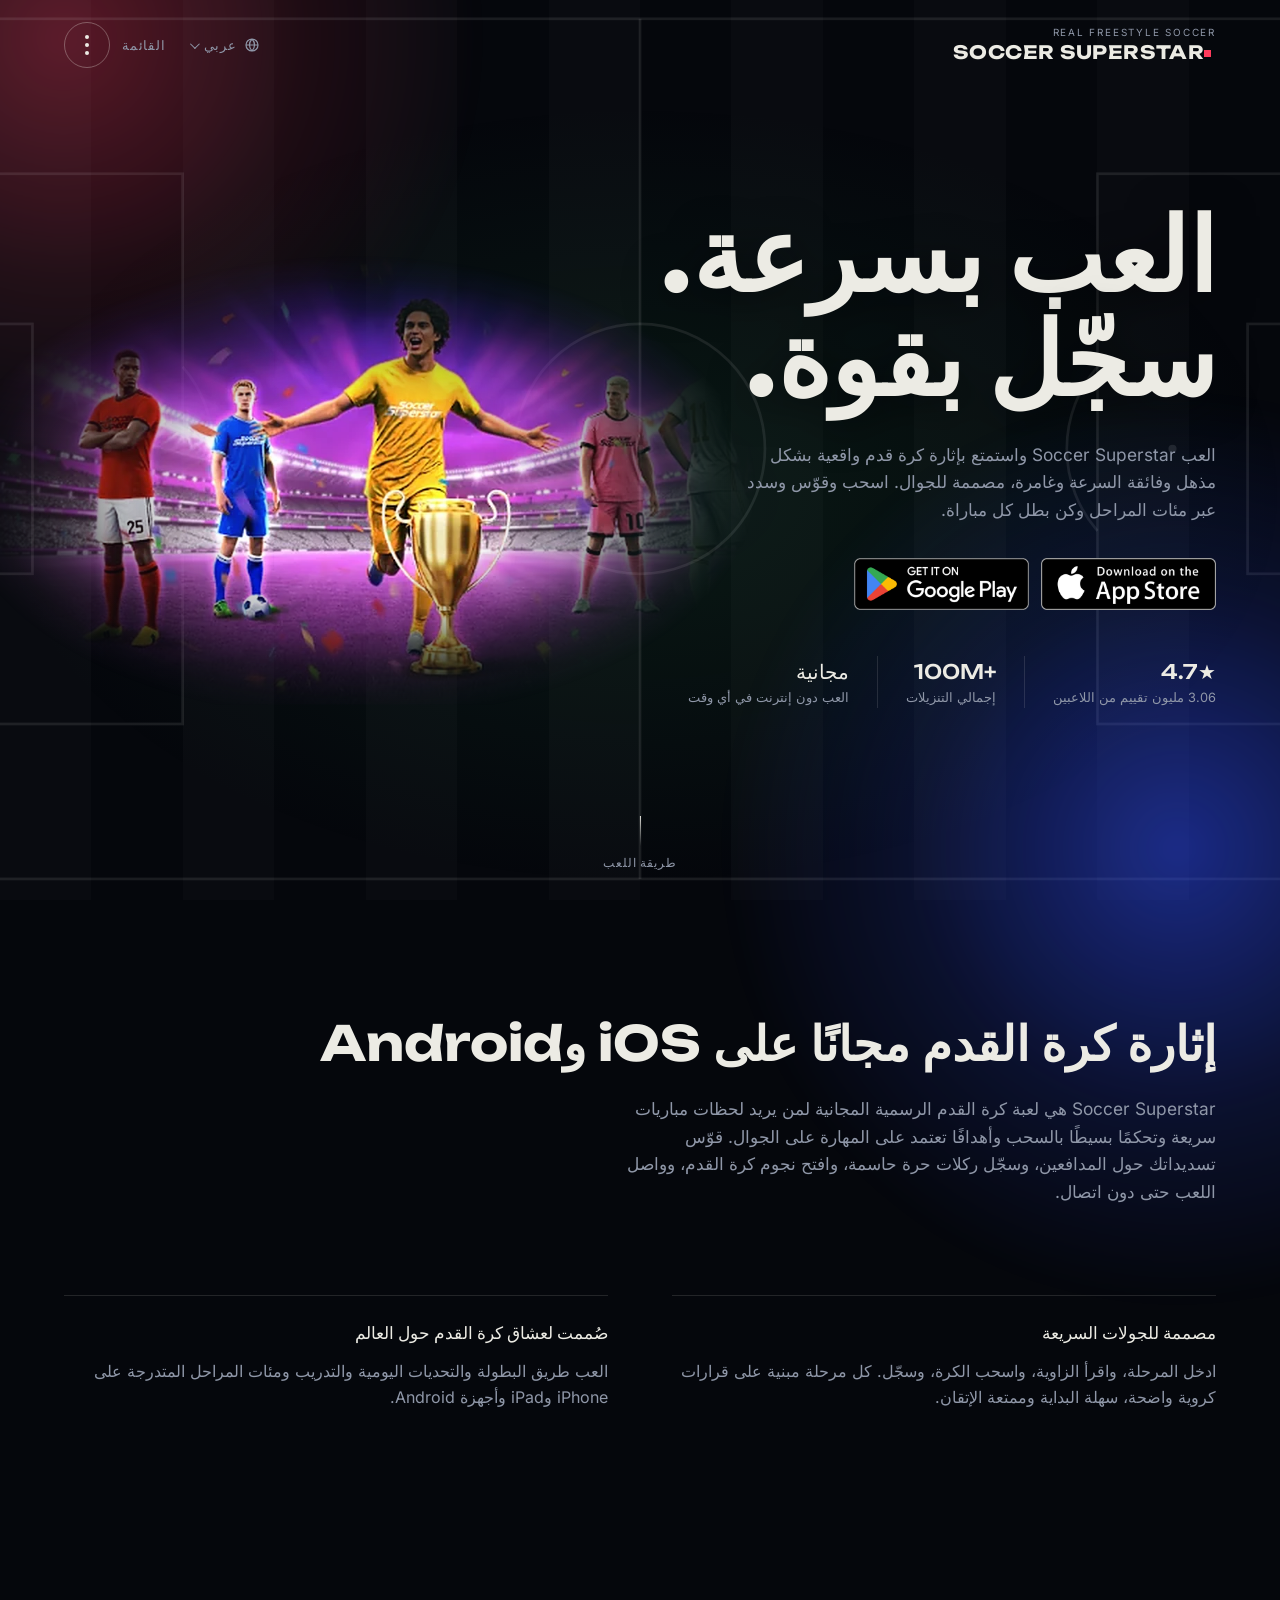
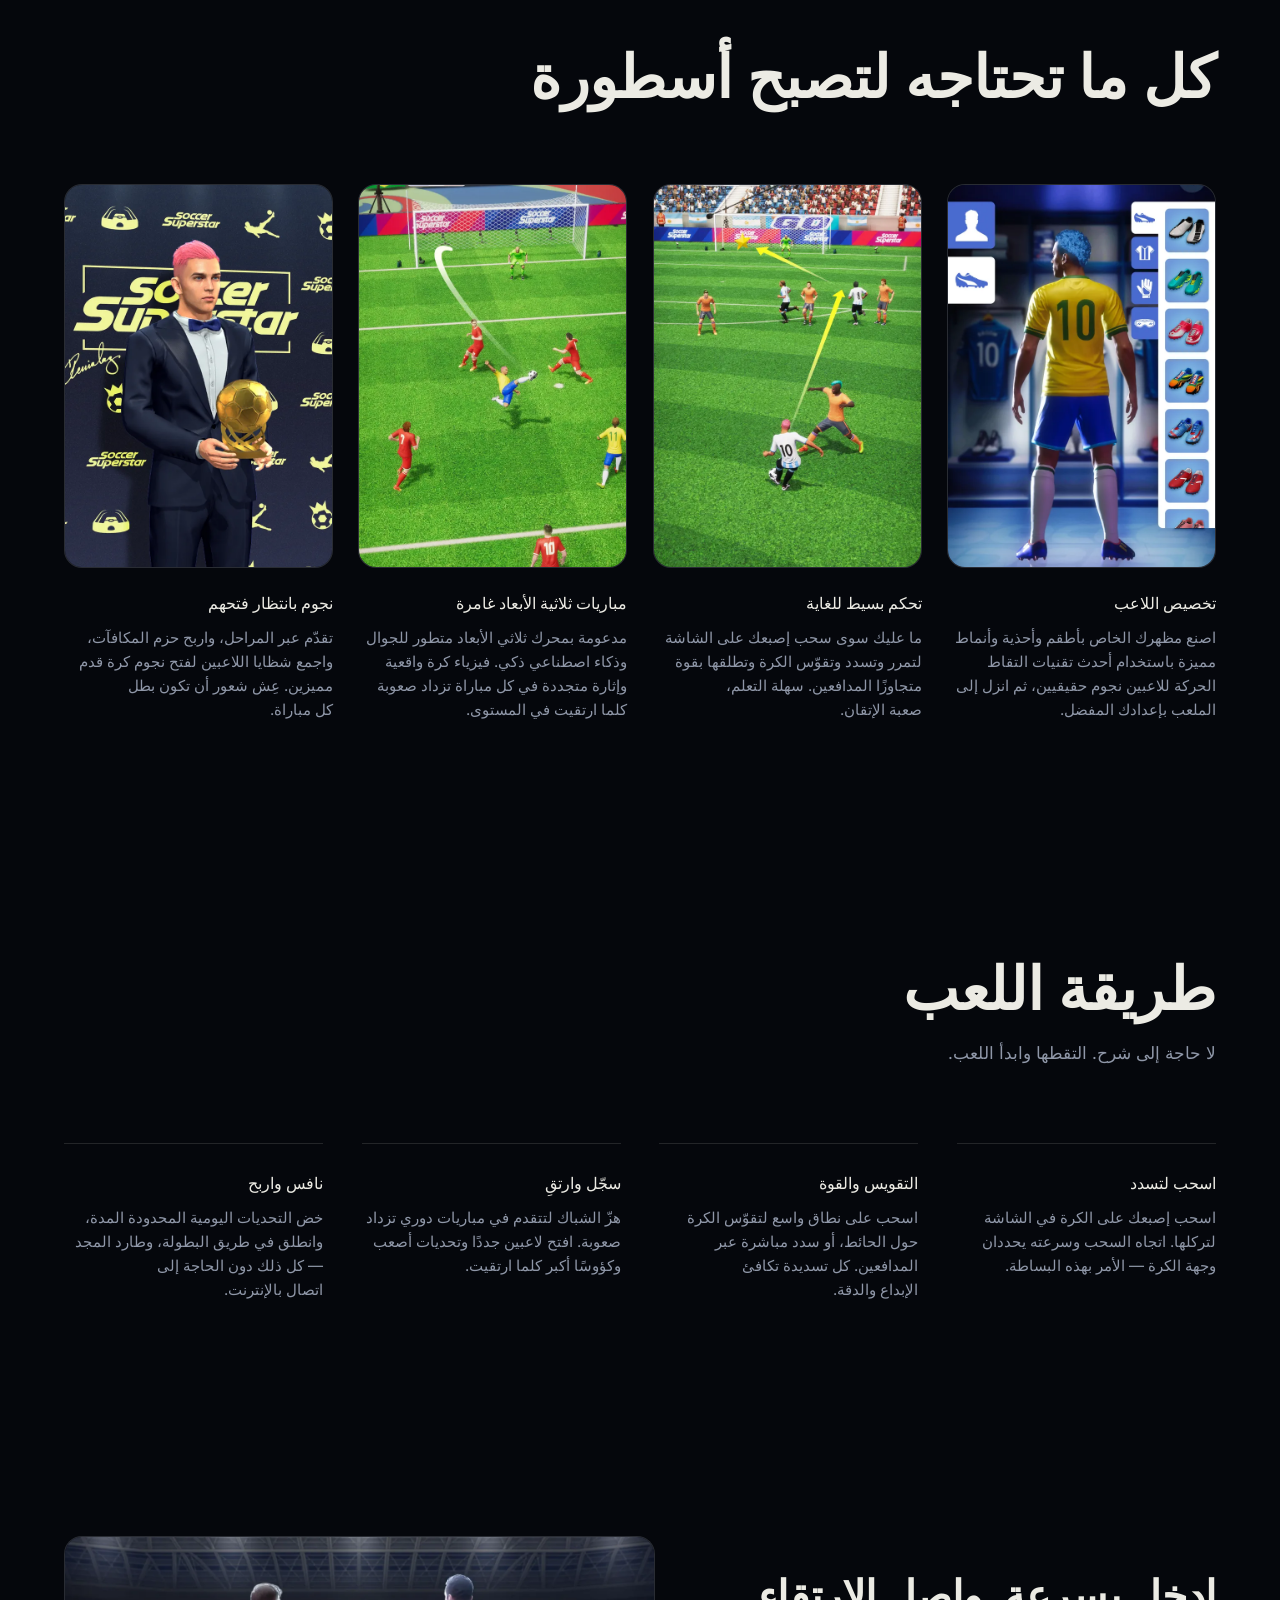
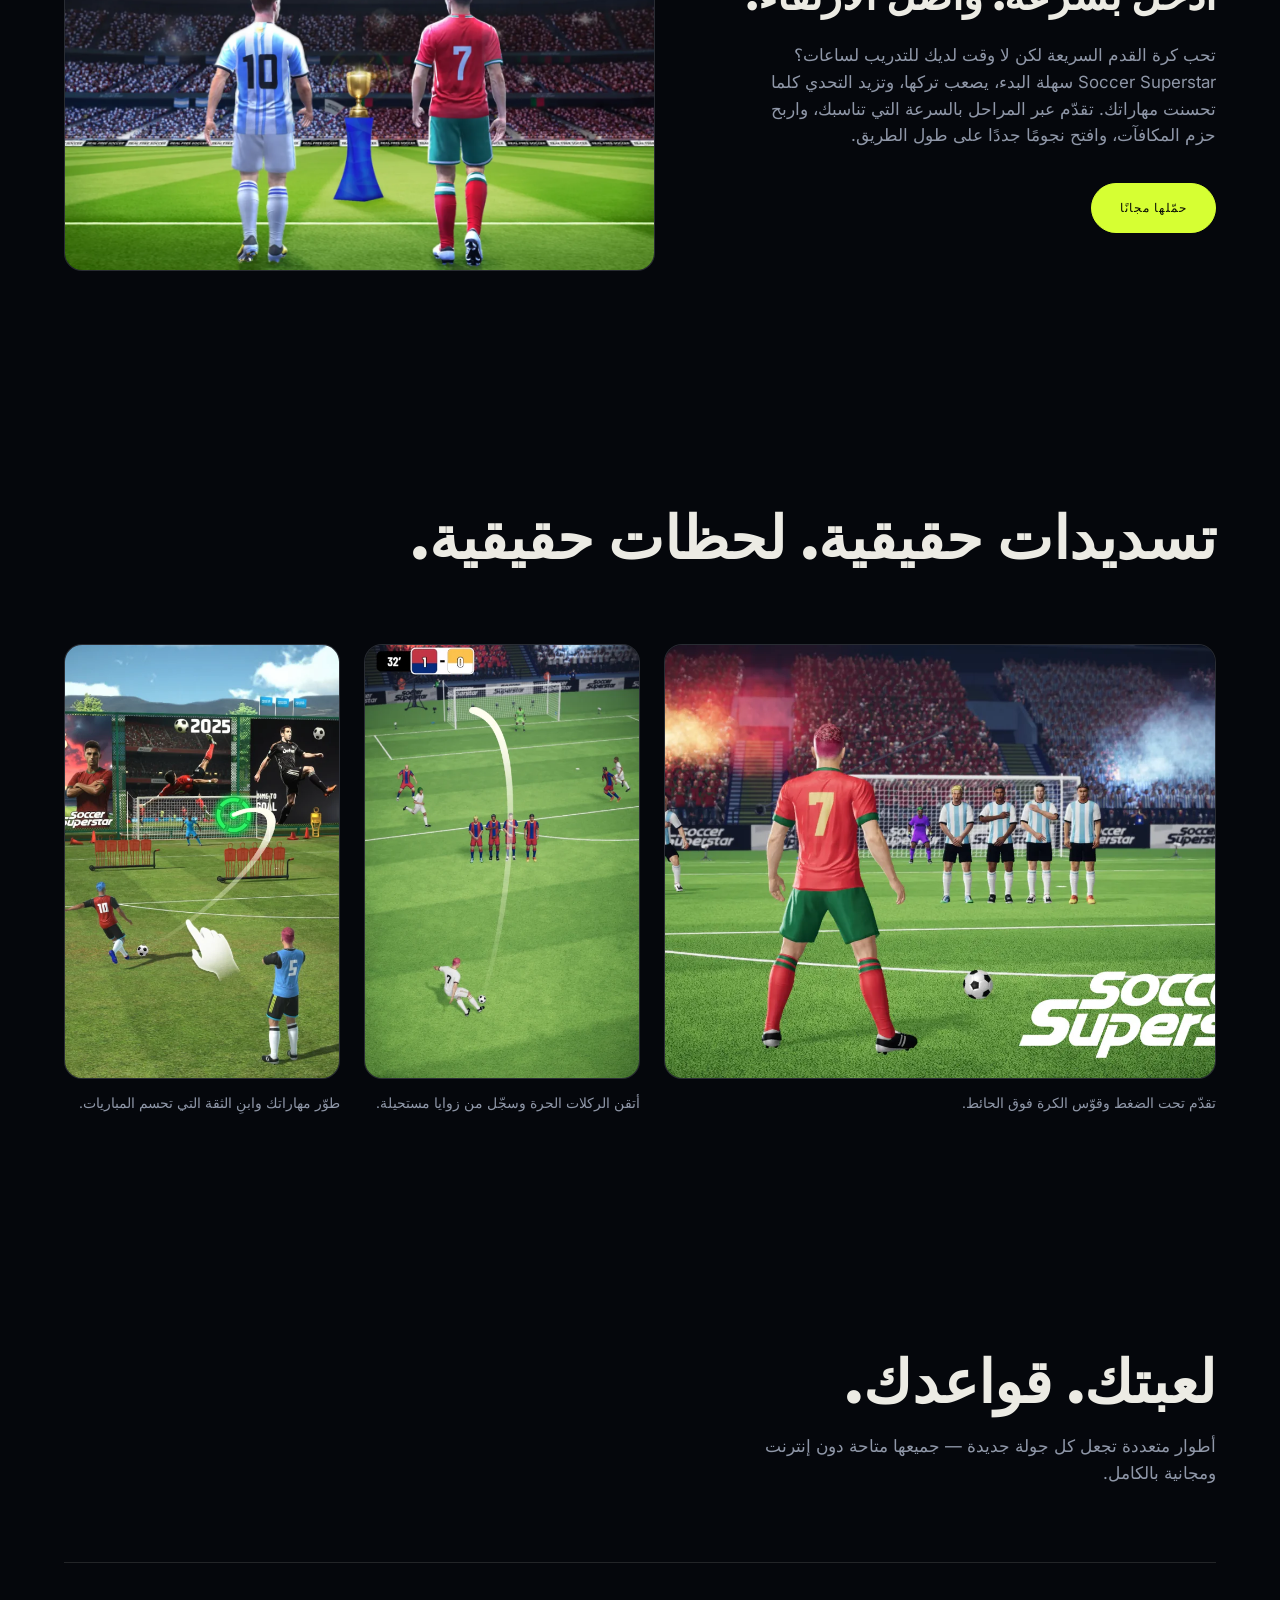
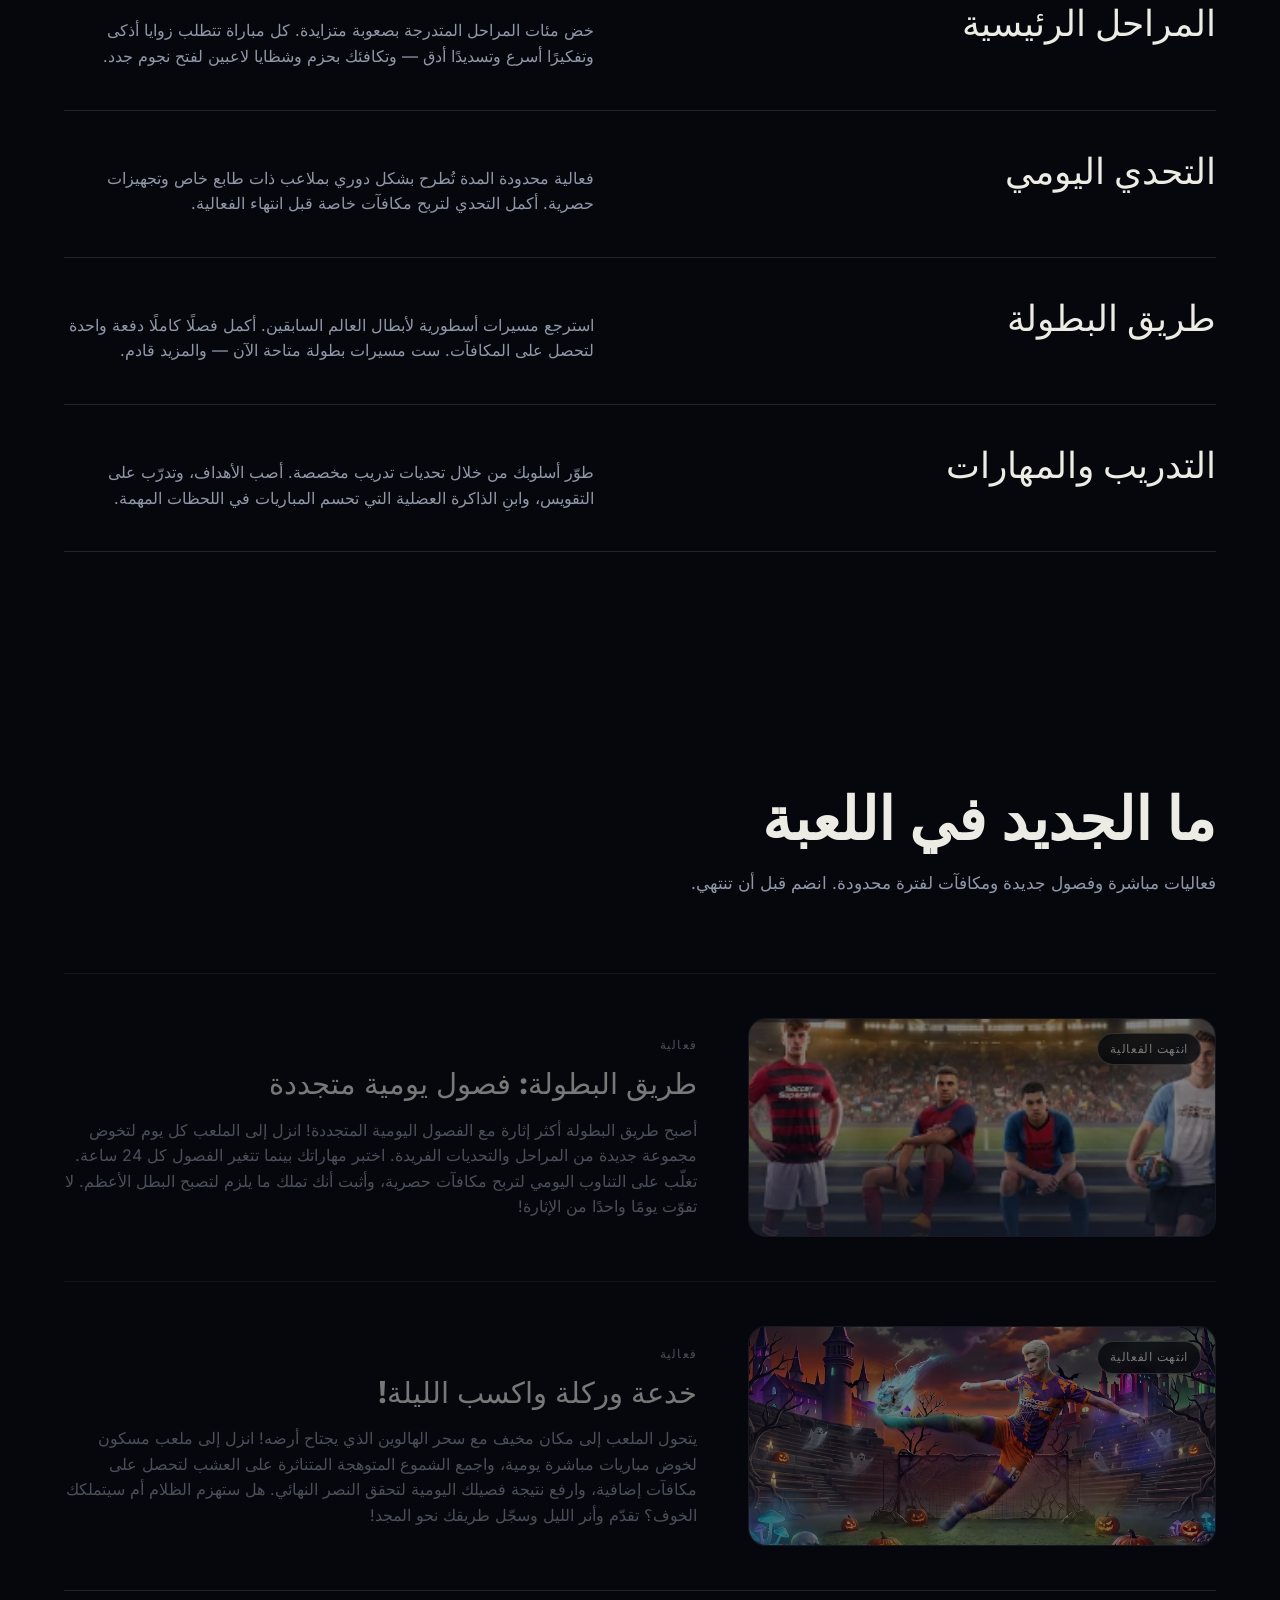
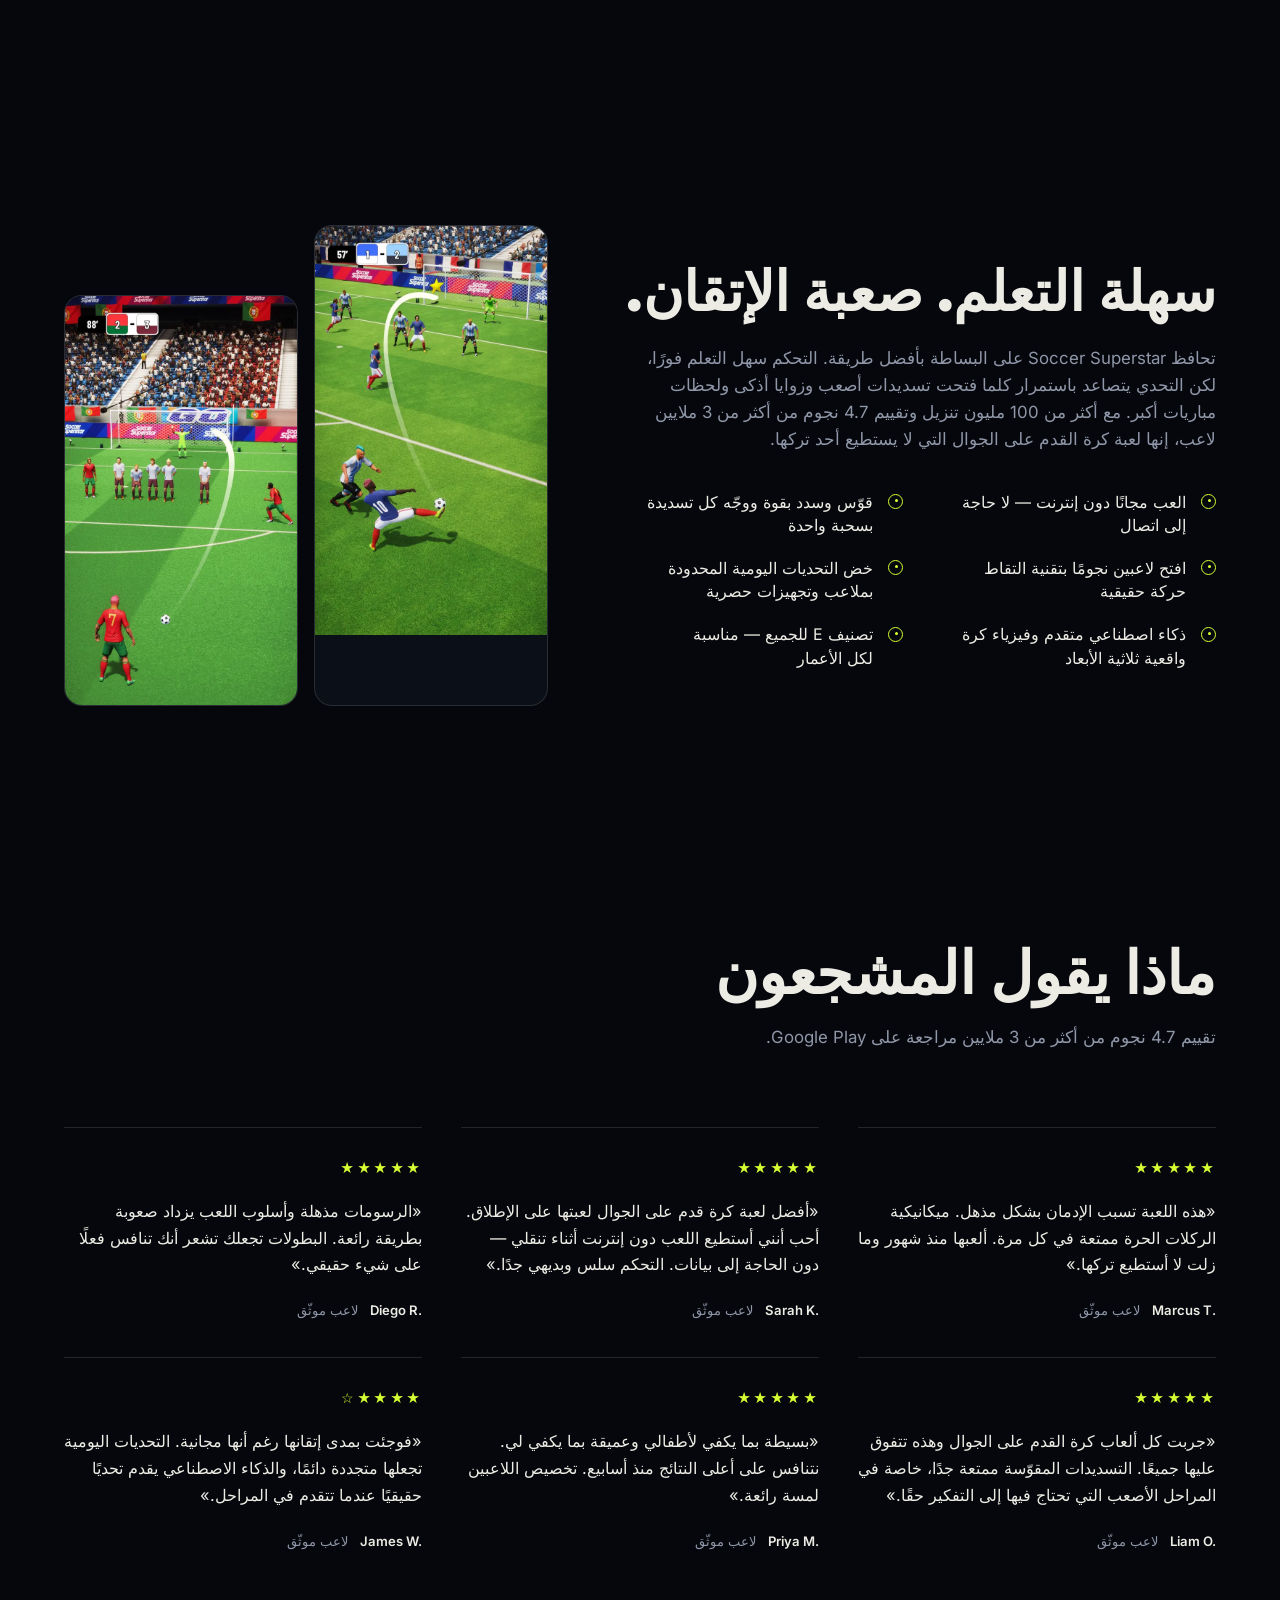
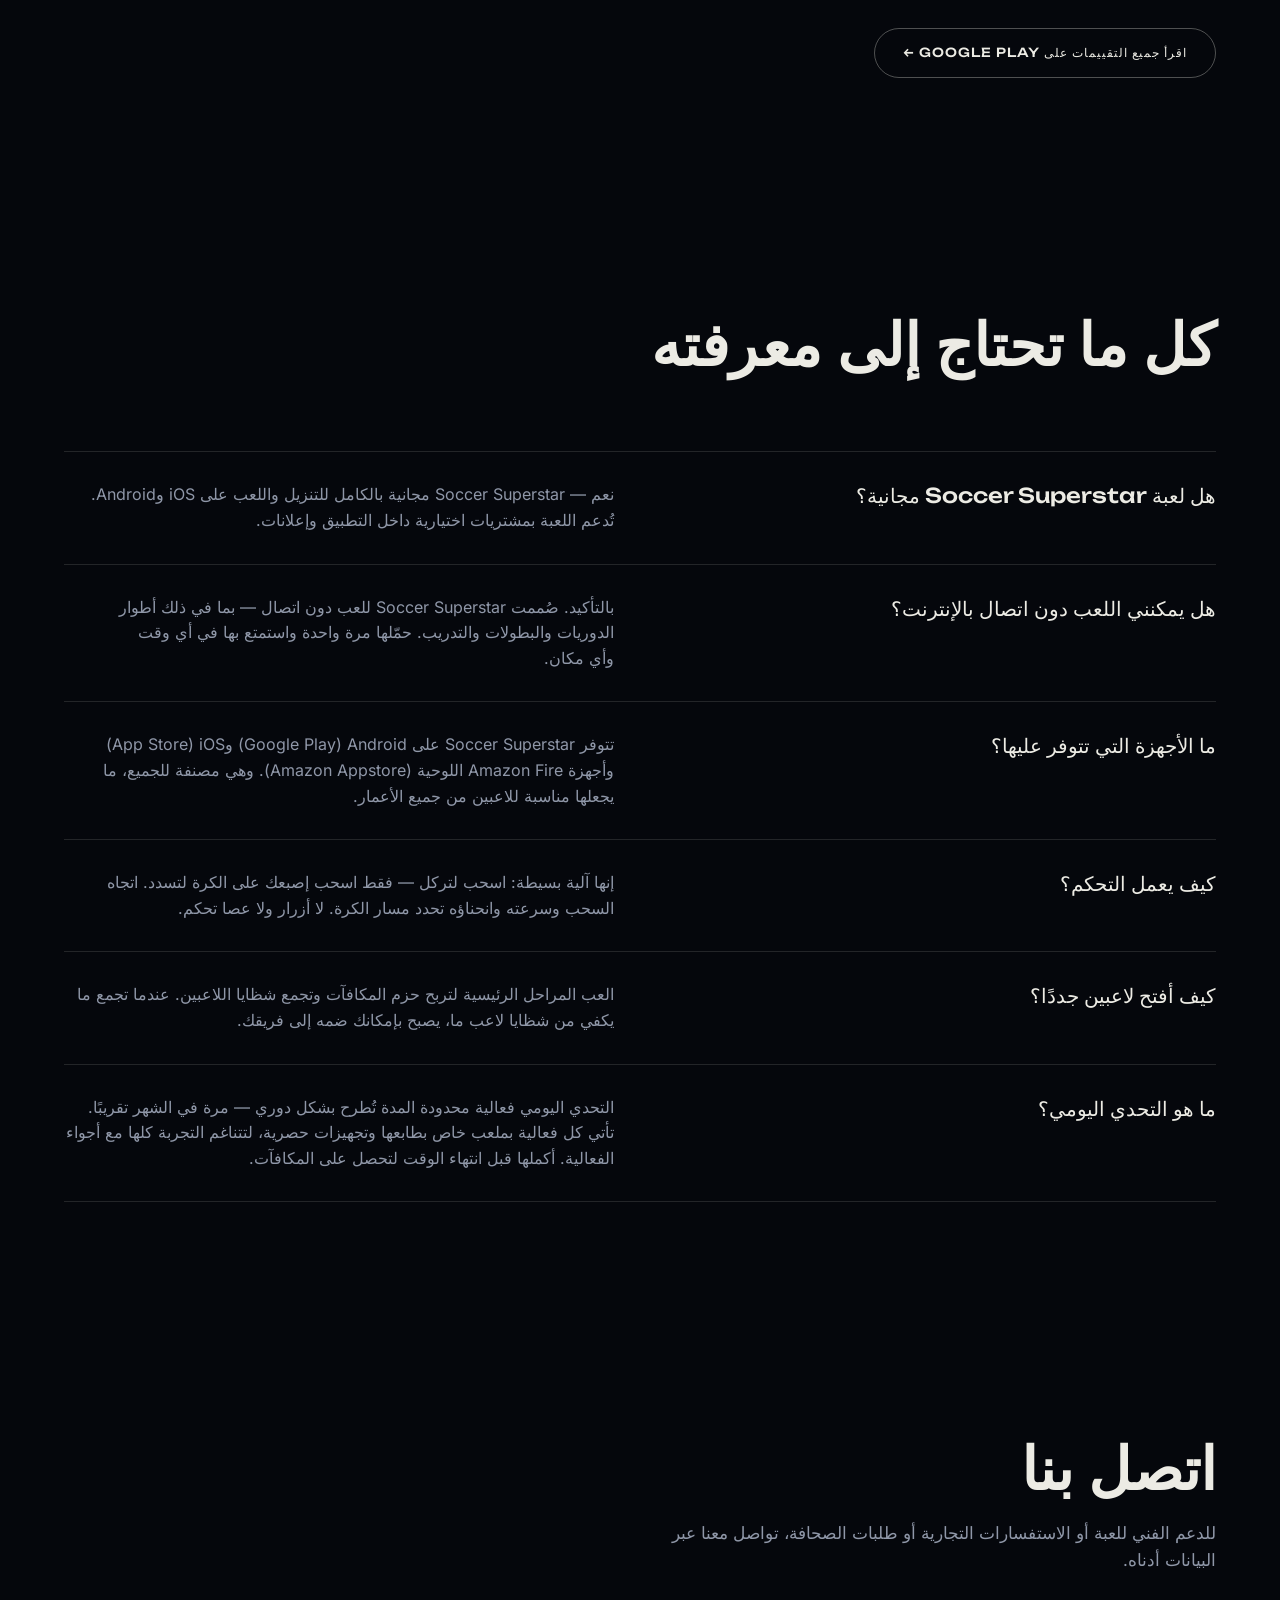
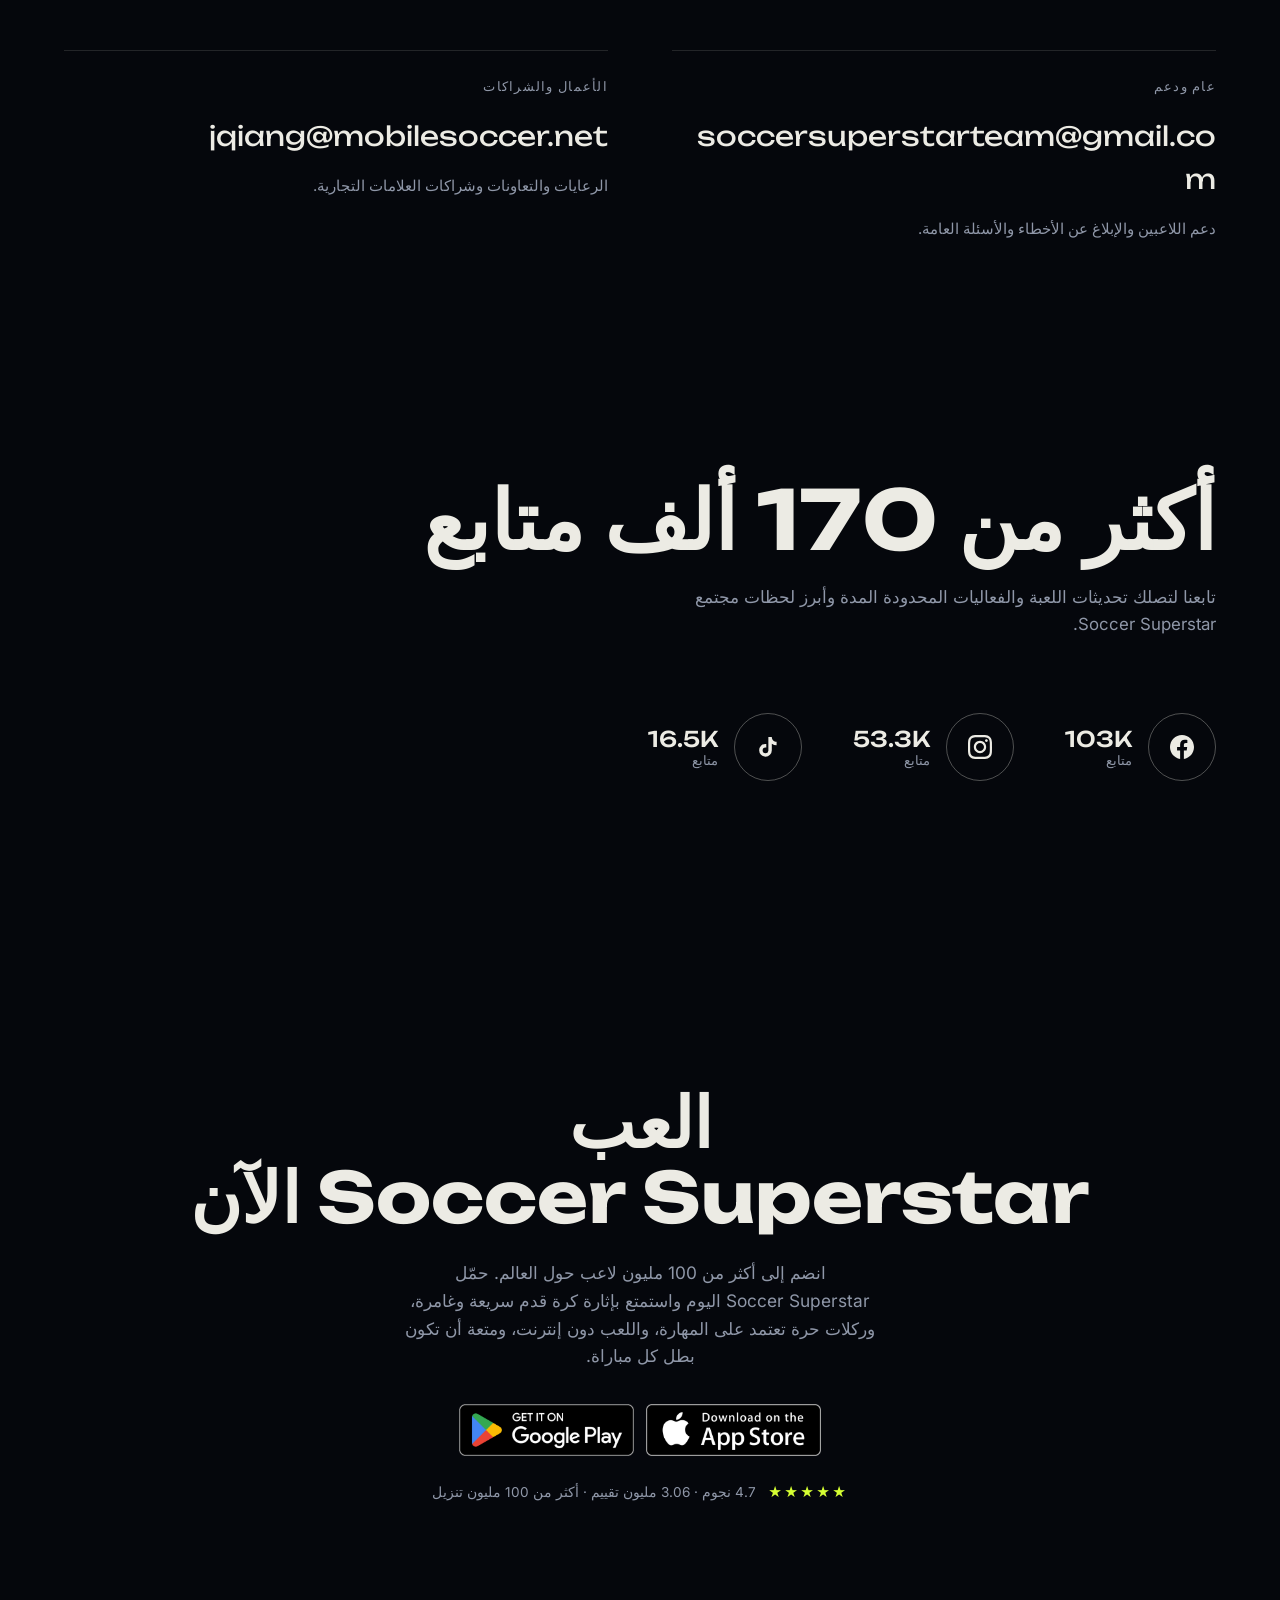
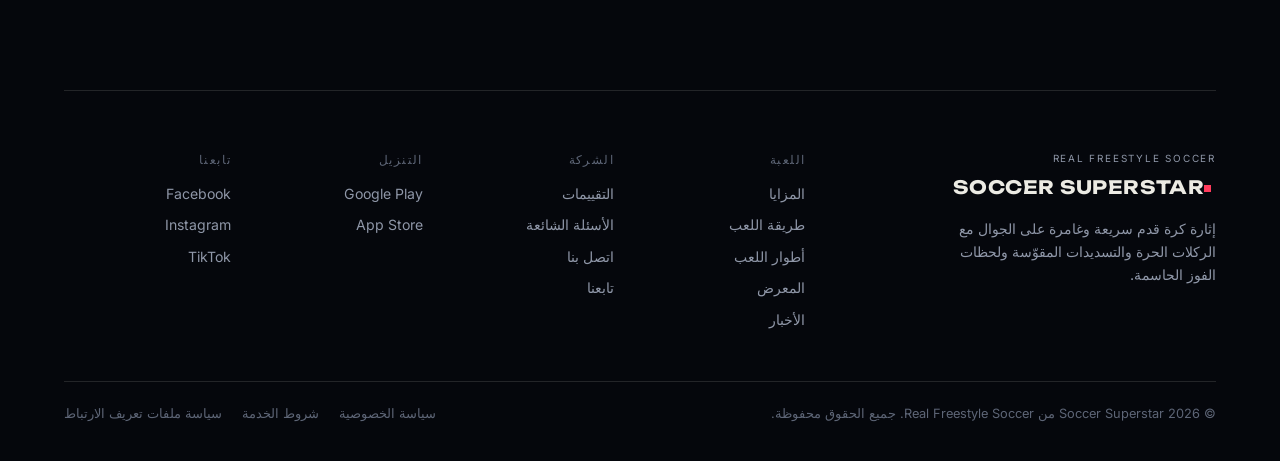
==== commit 31be1130: "Remove the scrolling text strip Co-Authored-By: Claude Opus 5.5 <noreply@anthropic.com> Claude-Sessi" ====
--- a/ar/index.html
+++ b/ar/index.html
@@ -239,48 +239,6 @@
         </div>
       </section>
 
-      <!-- ═══ TICKER STRIP ═══ -->
-      <section class="strip" aria-hidden="true">
-        <div class="strip-track">
-          <span>العب دون إنترنت</span>
-          <span aria-hidden="true">✦</span>
-          <span>ركلات حرة</span>
-          <span aria-hidden="true">✦</span>
-          <span>تسديدات مقوّسة</span>
-          <span aria-hidden="true">✦</span>
-          <span>لاعبون نجوم</span>
-          <span aria-hidden="true">✦</span>
-          <span>التحدي اليومي</span>
-          <span aria-hidden="true">✦</span>
-          <span>أكثر من 100 مليون تنزيل</span>
-          <span aria-hidden="true">✦</span>
-          <span>مباريات غامرة</span>
-          <span aria-hidden="true">✦</span>
-          <span>تقييم 4.7 نجوم</span>
-          <span aria-hidden="true">✦</span>
-          <span>طريق البطولة</span>
-          <span aria-hidden="true">✦</span>
-          <span>العب دون إنترنت</span>
-          <span aria-hidden="true">✦</span>
-          <span>ركلات حرة</span>
-          <span aria-hidden="true">✦</span>
-          <span>تسديدات مقوّسة</span>
-          <span aria-hidden="true">✦</span>
-          <span>لاعبون نجوم</span>
-          <span aria-hidden="true">✦</span>
-          <span>التحدي اليومي</span>
-          <span aria-hidden="true">✦</span>
-          <span>أكثر من 100 مليون تنزيل</span>
-          <span aria-hidden="true">✦</span>
-          <span>مباريات غامرة</span>
-          <span aria-hidden="true">✦</span>
-          <span>تقييم 4.7 نجوم</span>
-          <span aria-hidden="true">✦</span>
-          <span>طريق البطولة</span>
-        </div>
-      </section>
-
-
       <!-- ═══ FEATURES ═══ -->
       <section class="features section" id="features">
         <div class="section-heading">
--- a/styles.css
+++ b/styles.css
@@ -450,30 +450,6 @@
 .intro-columns p { color: var(--muted); }
 
 /* ─────────────────────────────────────────────
-   TICKER
-───────────────────────────────────────────── */
-.strip {
-  position: relative; z-index: 2;
-  border-top: 1px solid var(--line);
-  border-bottom: 1px solid var(--line);
-  overflow: hidden;
-  padding: 18px 0;
-  background: rgba(5, 7, 12, 0.5);
-}
-.strip-track {
-  display: flex; gap: 34px;
-  width: max-content;
-  animation: ticker 40s linear infinite;
-  font-family: var(--display);
-  font-size: 0.8rem;
-  letter-spacing: 0.12em;
-  white-space: nowrap;
-  color: var(--muted);
-}
-.strip-track span[aria-hidden] { color: var(--lime); }
-@keyframes ticker { from { transform: translateX(0); } to { transform: translateX(-50%); } }
-
-/* ─────────────────────────────────────────────
    FEATURES
 ───────────────────────────────────────────── */
 .feature-grid { display: grid; grid-template-columns: repeat(4, minmax(0, 1fr)); gap: clamp(16px, 2vw, 28px); }
@@ -708,7 +684,6 @@
 html[dir="rtl"] .nav { padding-left: var(--gutter); padding-right: calc(var(--gutter) + 18vw); }
 html[dir="rtl"] .nav a { align-self: flex-end; }
 html[dir="rtl"] .lang-menu { right: auto; left: 0; }
-html[dir="rtl"] .strip-track { animation-direction: reverse; }
 html[dir="rtl"] .brand-logo, html[dir="rtl"] .brand-kicker { direction: ltr; text-align: right; }
 html[dir="rtl"] .brand-logo::after { margin-left: 0; margin-right: 5px; }
 html[dir="rtl"] .hero-stats li { border-left: 0; border-right: 1px solid var(--line); }
@@ -846,6 +821,6 @@
 ───────────────────────────────────────────── */
 @media (prefers-reduced-motion: reduce) {
   html { scroll-behavior: auto; }
-  .strip-track, .hero-link span { animation: none !important; }
+  .hero-link span { animation: none !important; }
   .nav, .nav a, .mode-card h3, .feature-card img, .news-media img { transition: none !important; }
 }
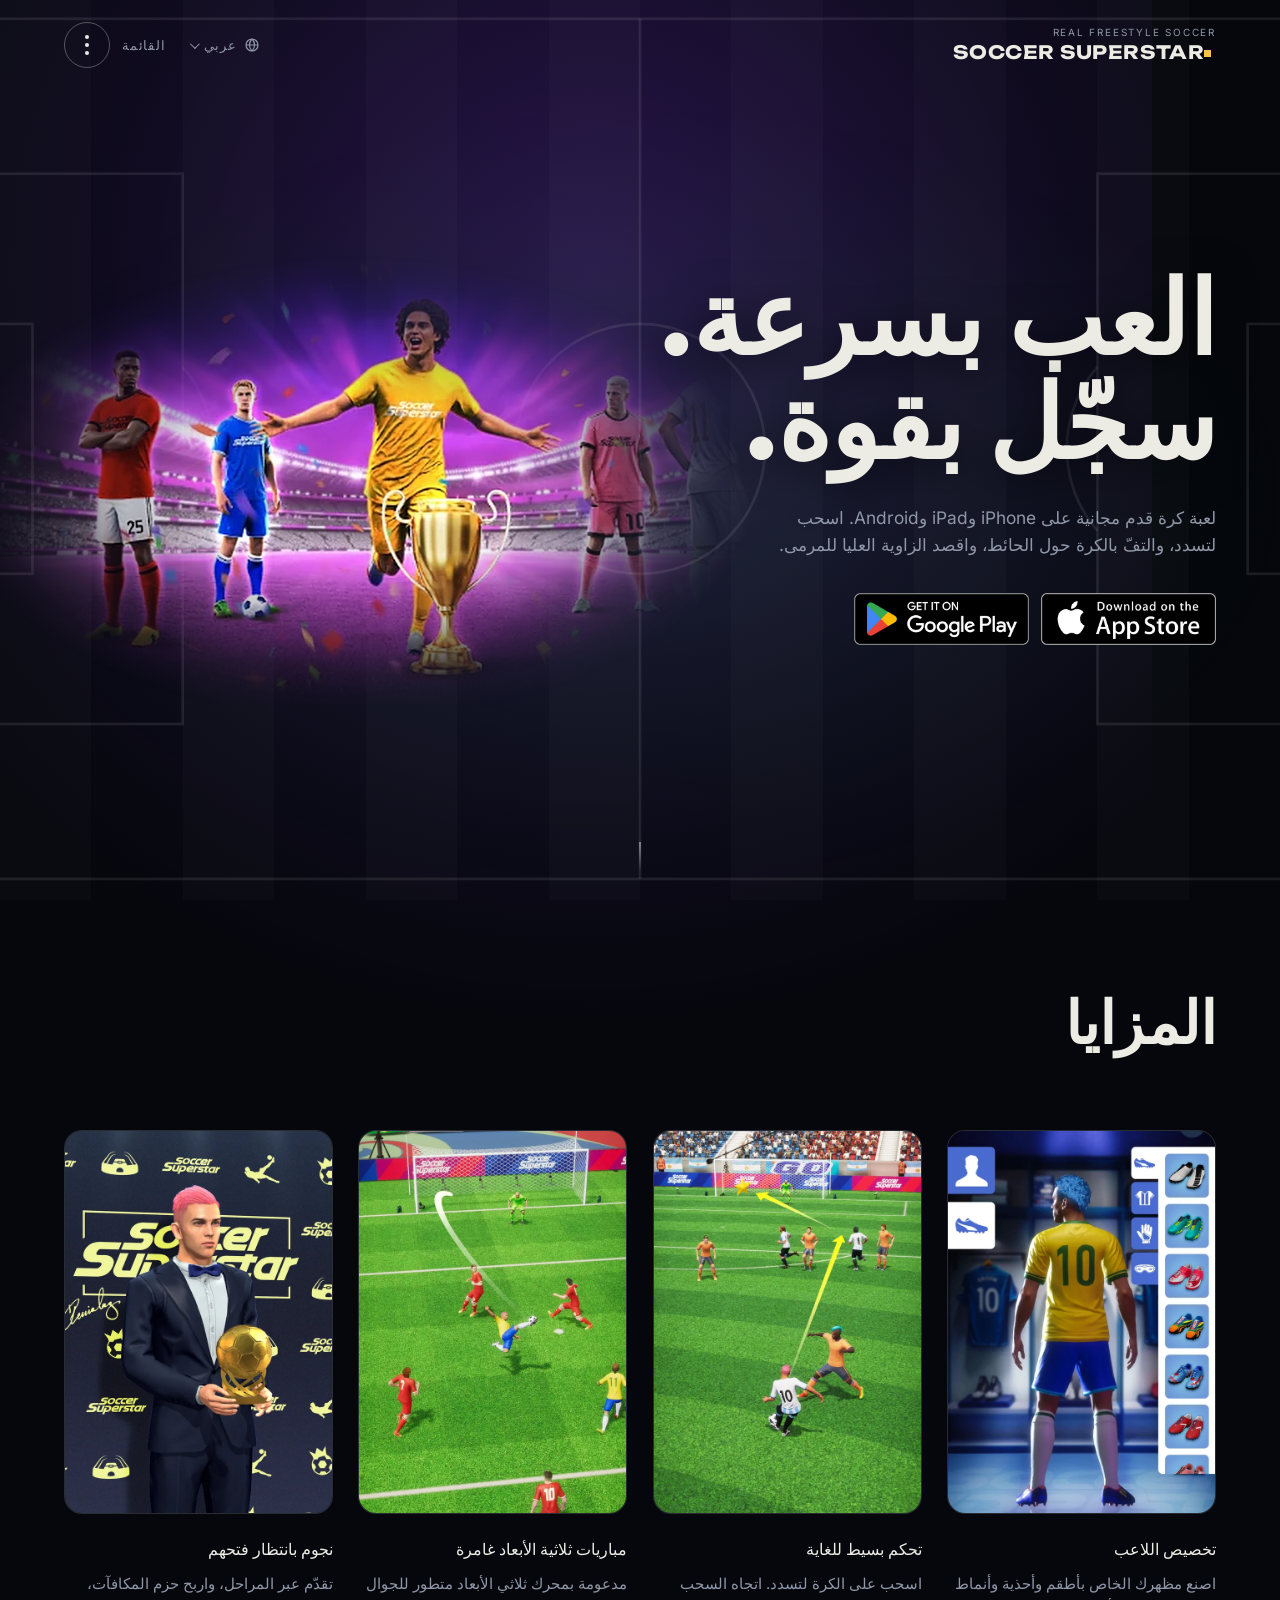
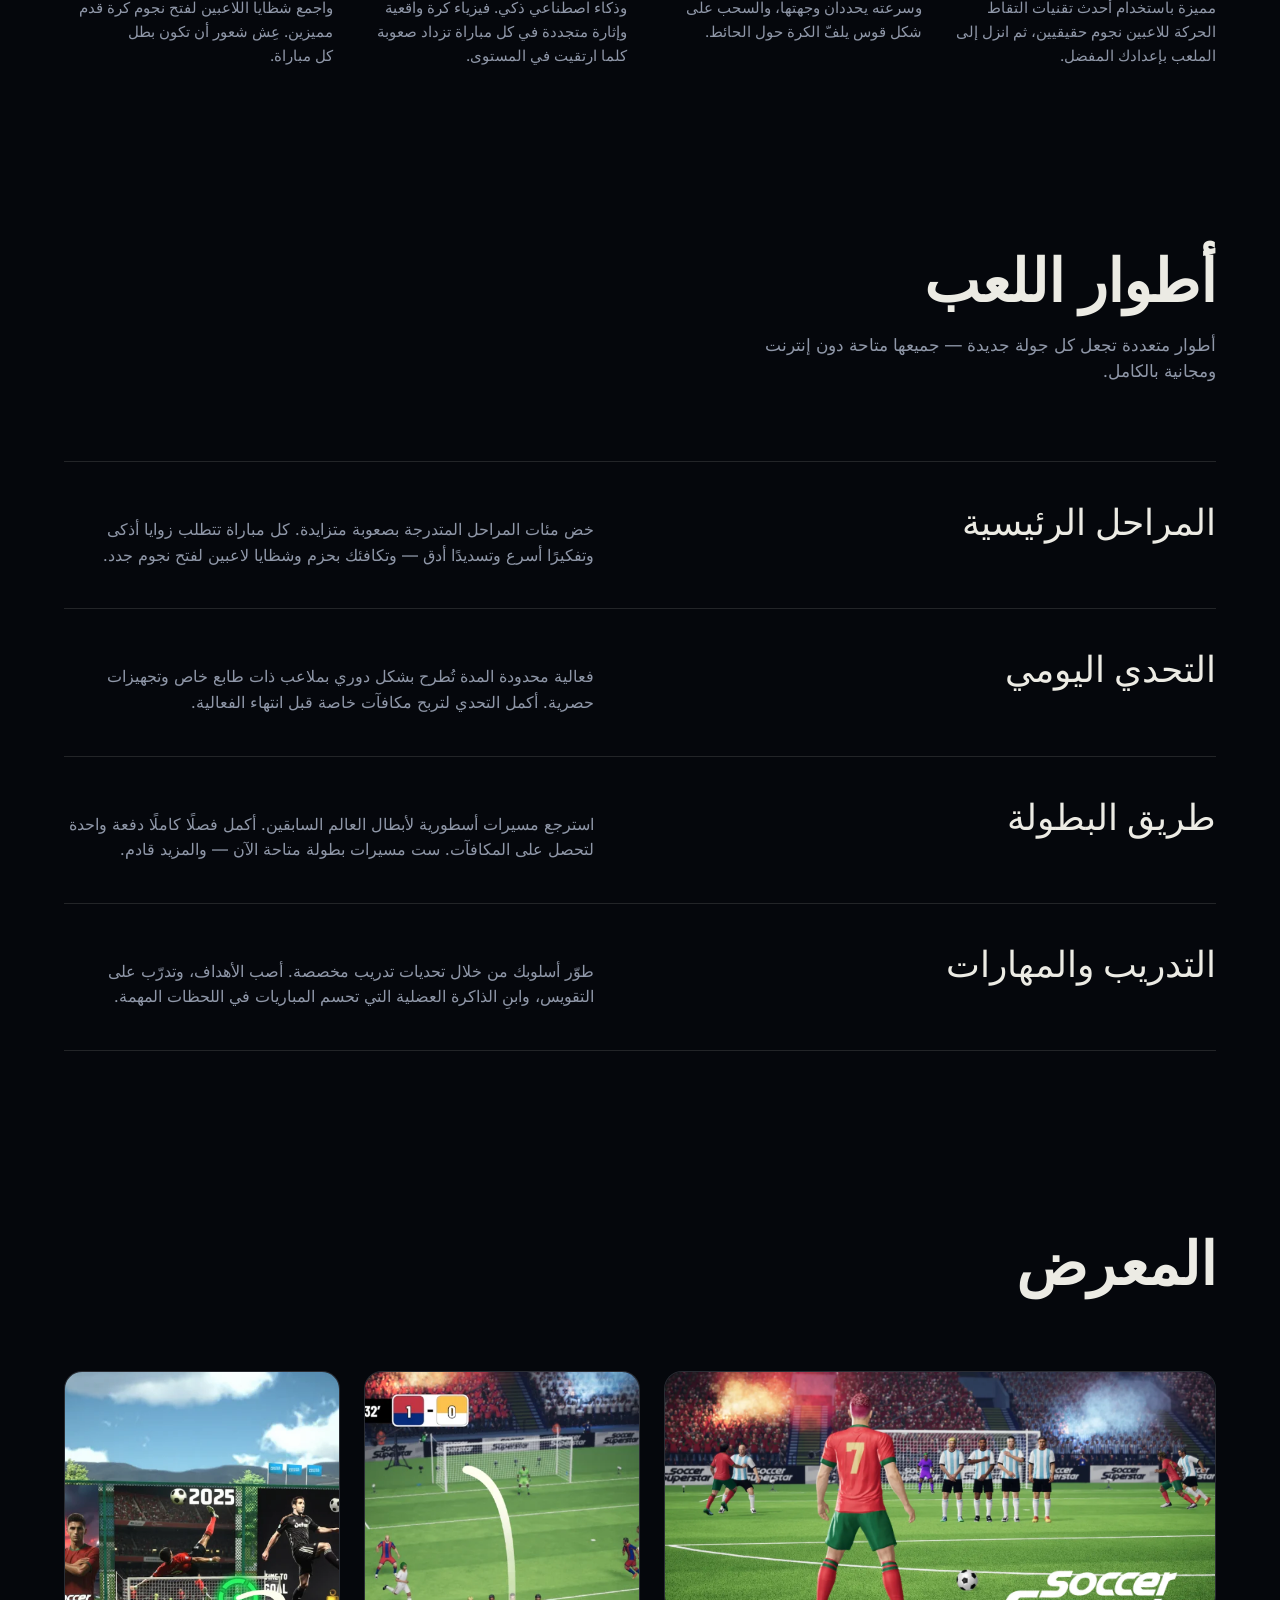
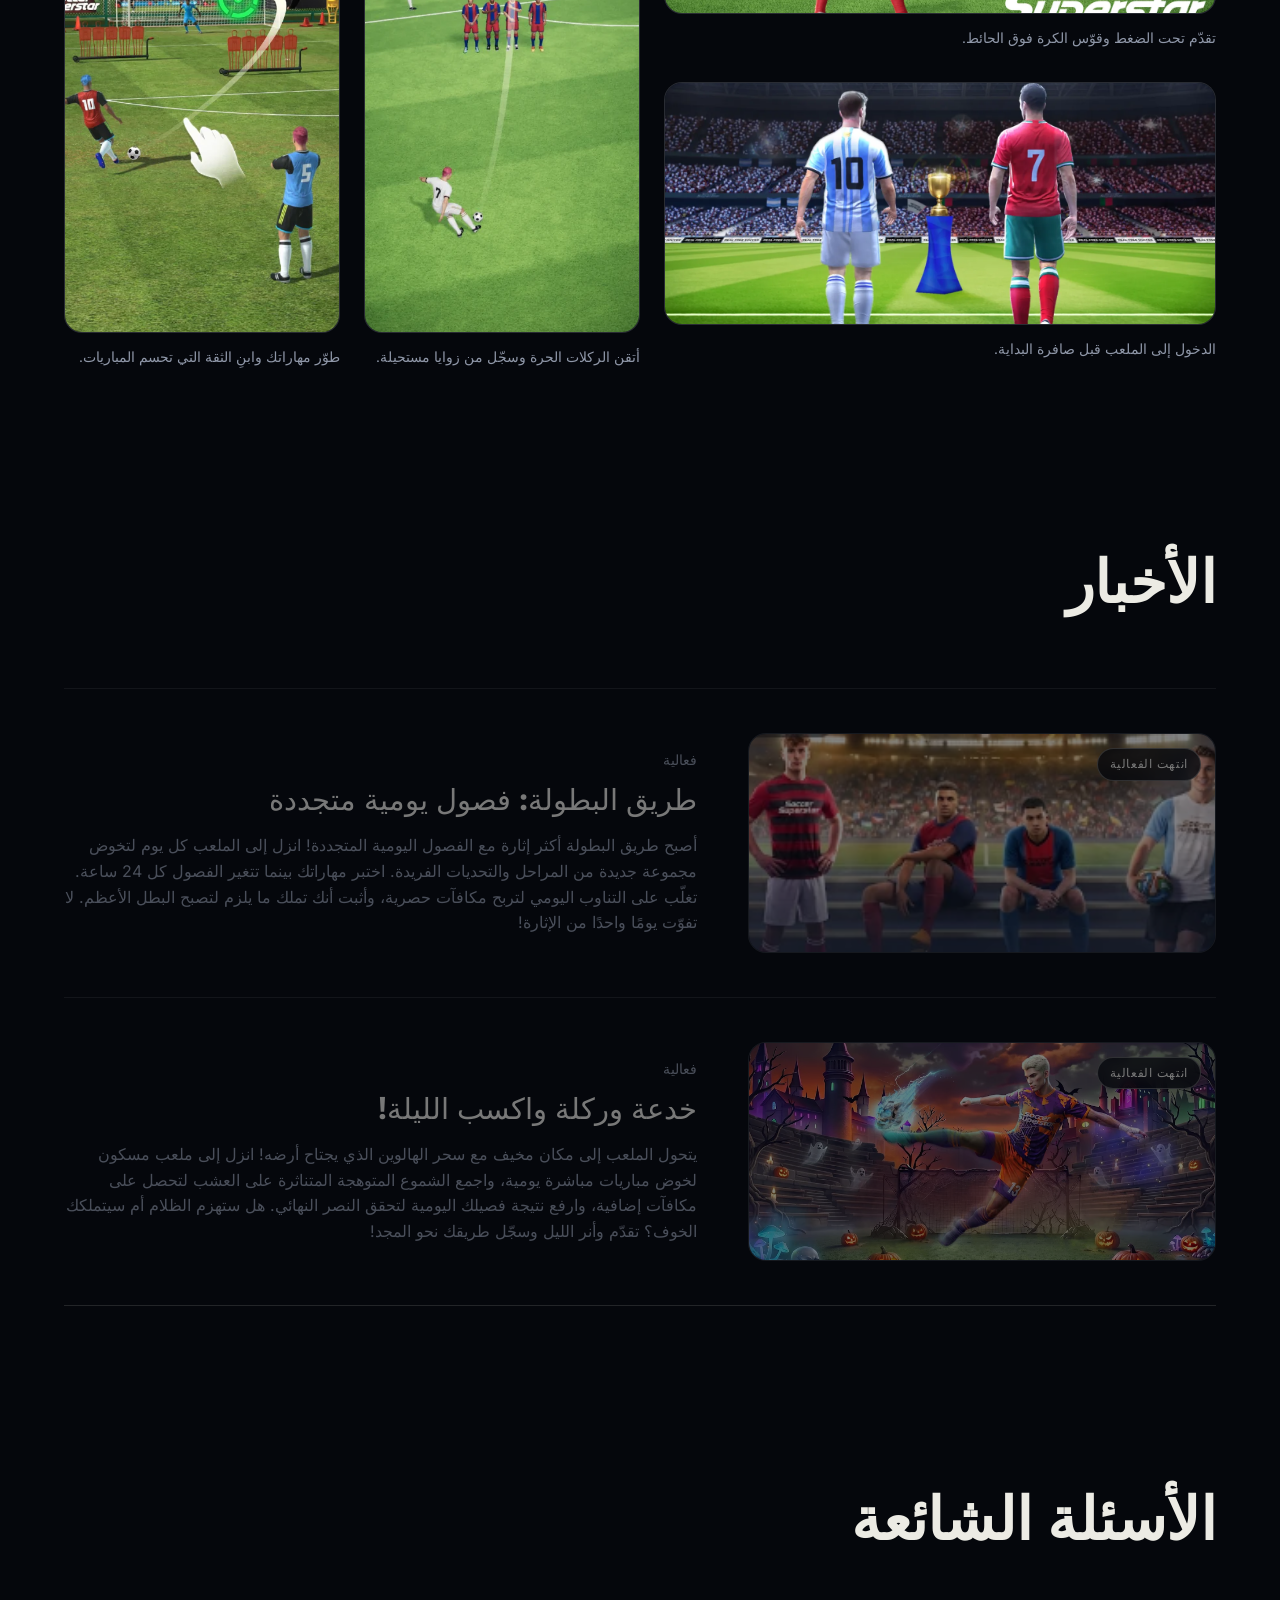
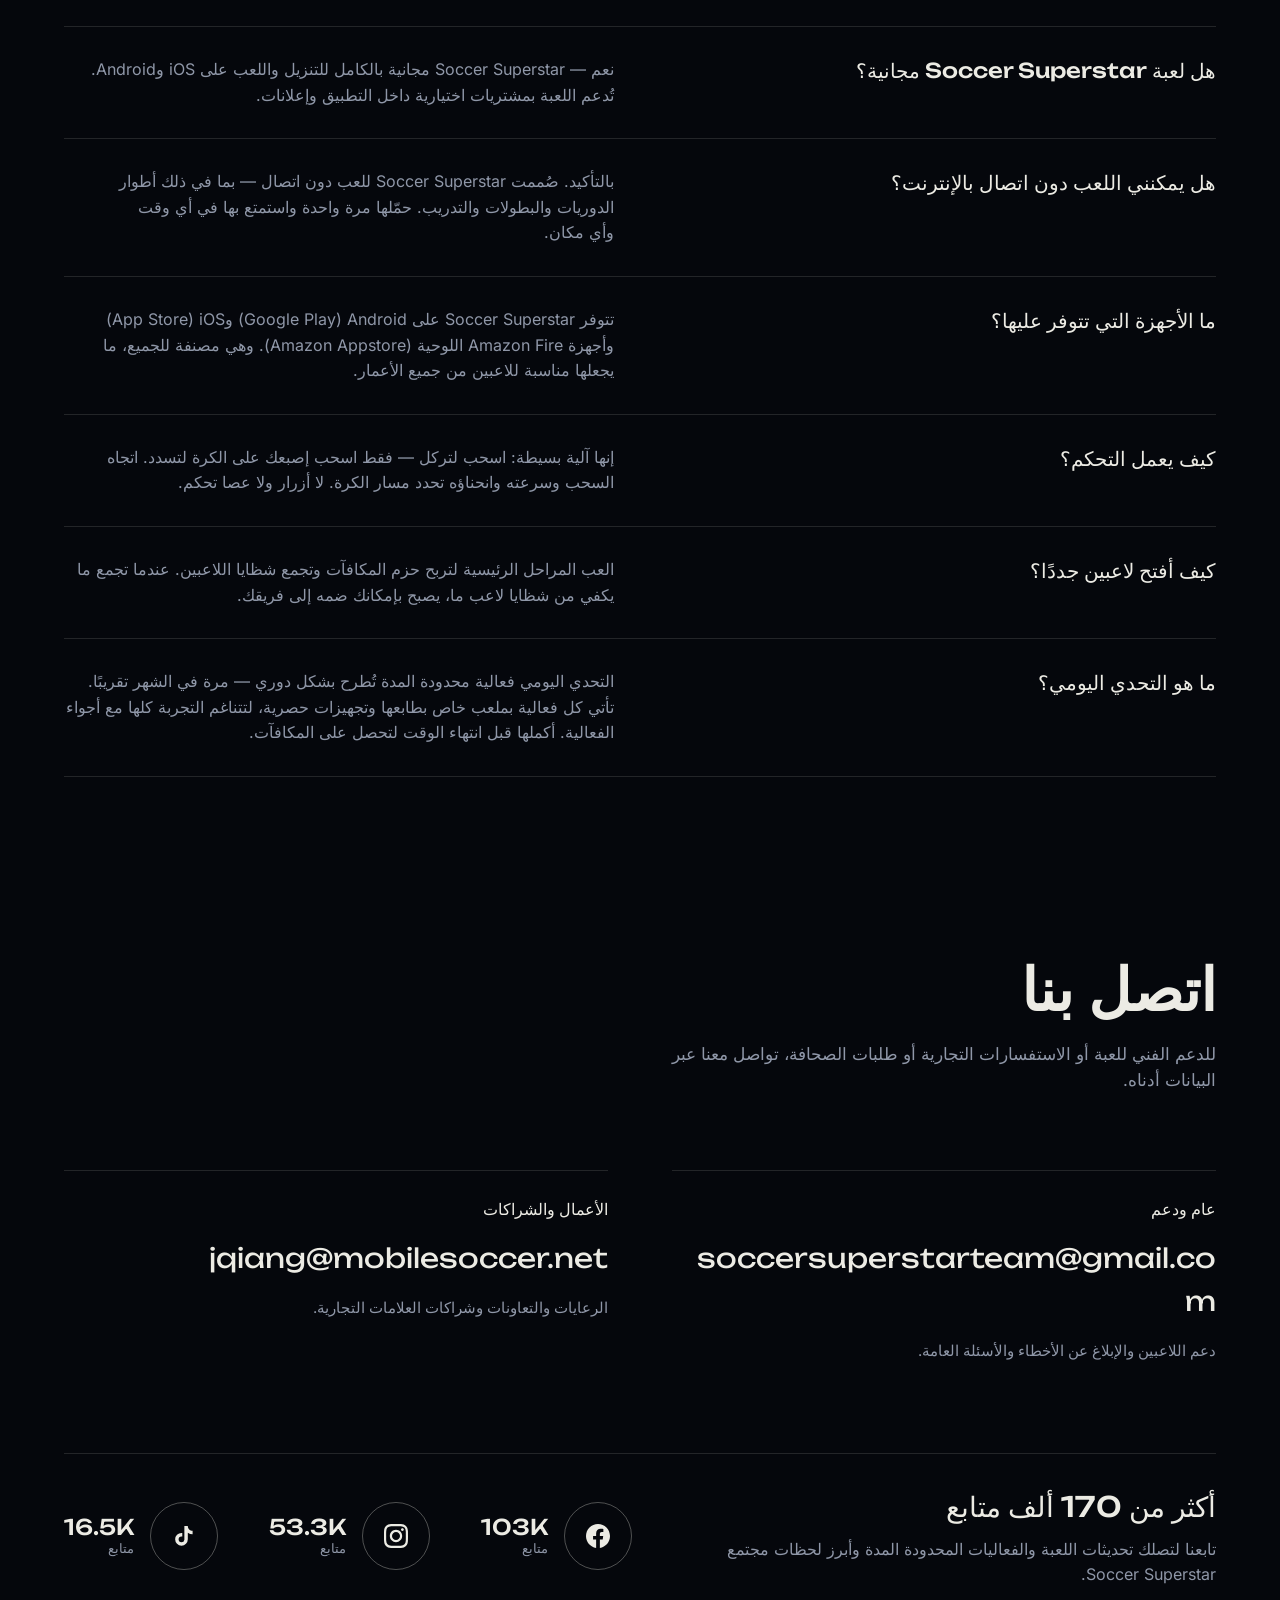
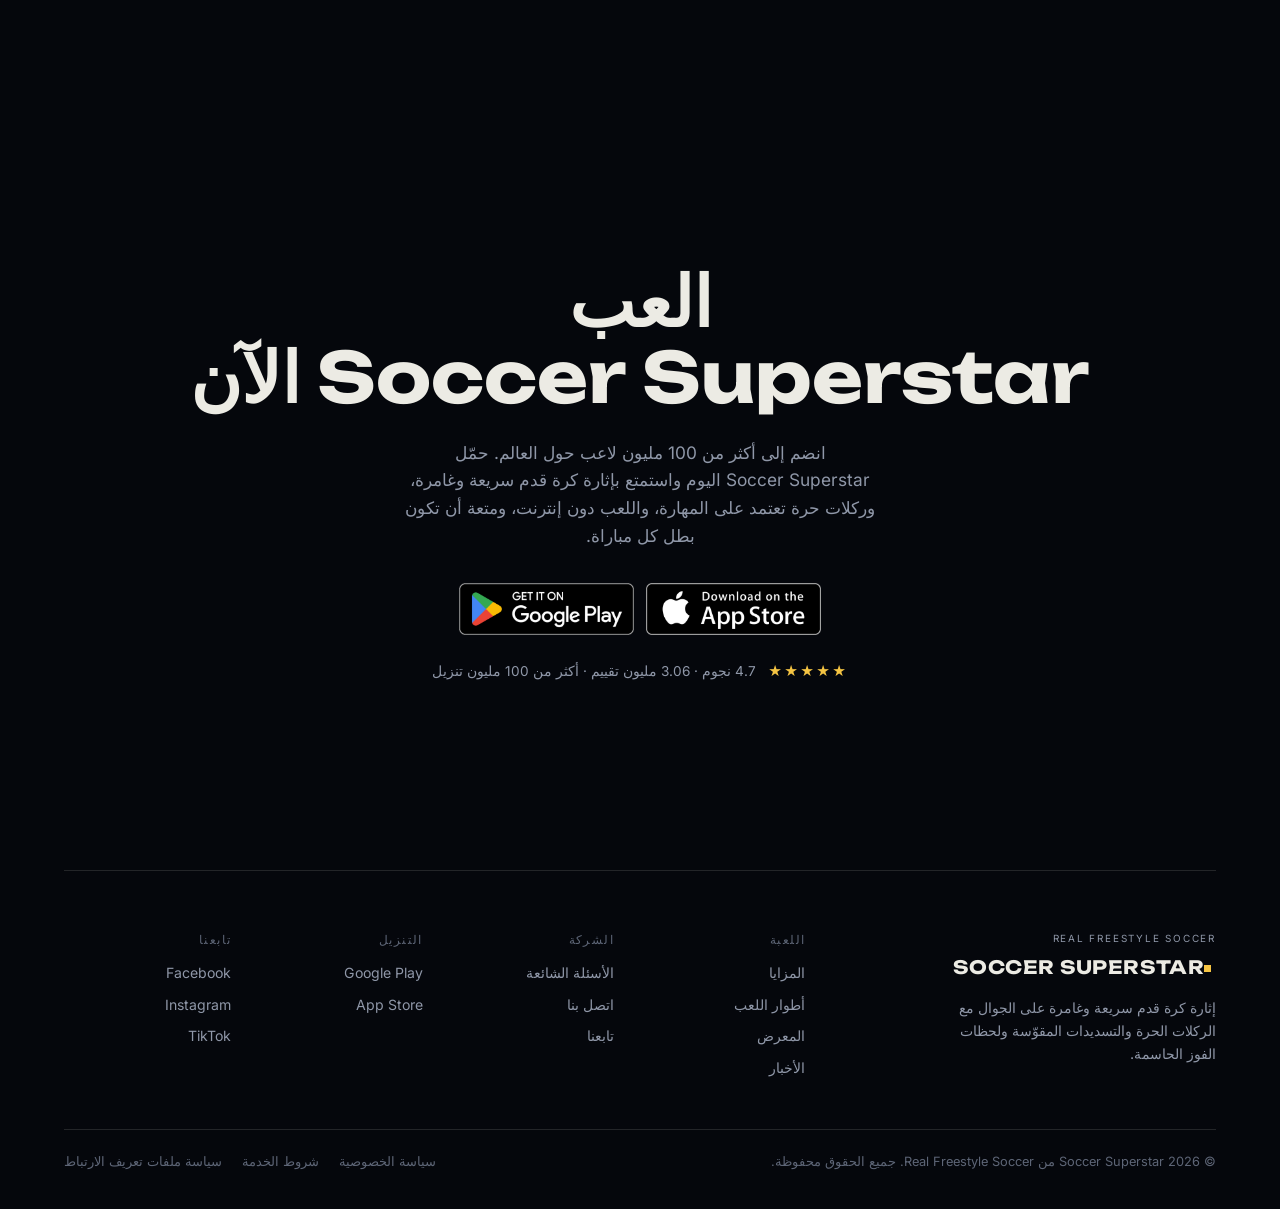
==== commit 7c04bfab: "Trim repeated sections, plain section names, colours from the game art Removes the intro, How to Pla" ====
--- a/ar/index.html
+++ b/ar/index.html
@@ -185,11 +185,9 @@
       </div>
       <nav class="nav" id="site-menu" aria-label="التنقل الرئيسي">
         <a href="#features">المزايا</a>
-        <a href="#how-to-play">طريقة اللعب</a>
         <a href="#modes">أطوار اللعب</a>
         <a href="#gallery">المعرض</a>
         <a href="#news">الأخبار</a>
-        <a href="#reviews">التقييمات</a>
         <a href="#faq">الأسئلة الشائعة</a>
         <a href="#contact">اتصل بنا</a>
         <a href="#play" class="nav-cta">العب الآن</a>
@@ -204,45 +202,22 @@
       <section class="hero">
         <div class="hero-copy">
           <h1><span class="visually-hidden">Soccer Superstar: </span>العب بسرعة.<br>سجّل بقوة.</h1>
-          <p class="hero-text">العب Soccer Superstar واستمتع بإثارة كرة قدم واقعية بشكل مذهل وفائقة السرعة وغامرة، مصممة للجوال. اسحب وقوّس وسدد عبر مئات المراحل وكن بطل كل مباراة.</p>
+          <p class="hero-text">لعبة كرة قدم مجانية على iPhone وiPad وAndroid. اسحب لتسدد، والتفّ بالكرة حول الحائط، واقصد الزاوية العليا للمرمى.</p>
           <div class="store-links" aria-label="تنزيل Soccer Superstar">
             <a href="https://apps.apple.com/us/app/soccer-superstar/id1550945606" class="store-badge" target="_blank" rel="noopener noreferrer"><img src="/assets/badges/app-store-en.png" alt="حمّلها من App Store" width="540" height="160"></a>
             <a href="https://play.google.com/store/apps/details?id=com.soccer.score.star&amp;hl=ar" class="store-badge" target="_blank" rel="noopener noreferrer"><img src="/assets/badges/google-play-en.png" alt="احصل عليها من Google Play" width="538" height="160"></a>
           </div>
-          <ul class="hero-stats" aria-label="أبرز الأرقام">
-            <li><strong>4.7★</strong><span>3.06 مليون تقييم من اللاعبين</span></li>
-            <li><strong>100M+</strong><span>إجمالي التنزيلات</span></li>
-            <li><strong>مجانية</strong><span>العب دون إنترنت في أي وقت</span></li>
-          </ul>
         </div>
         <div class="hero-art">
           <img src="/assets/images/soccer-superstar-hero-players.webp" alt="أبطال كرة القدم في Soccer Superstar حول كأس ذهبية في ملعب بإضاءة بنفسجية" width="1220" height="682" fetchpriority="high">
         </div>
-        <a href="#how-to-play" class="hero-link">طريقة اللعب <span aria-hidden="true">↓</span></a>
-      </section>
-
-      <!-- ═══ OFFICIAL SITE SEO INTRO ═══ -->
-      <section class="official-intro section" id="official-site">
-        <div class="intro-panel frame-cut">
-          <h2>إثارة كرة القدم مجانًا على iOS وAndroid</h2>
-          <p>Soccer Superstar هي لعبة كرة القدم الرسمية المجانية لمن يريد لحظات مباريات سريعة وتحكمًا بسيطًا بالسحب وأهدافًا تعتمد على المهارة على الجوال. قوّس تسديداتك حول المدافعين، وسجّل ركلات حرة حاسمة، وافتح نجوم كرة القدم، وواصل اللعب حتى دون اتصال.</p>
-          <div class="intro-columns">
-            <div>
-              <h3>مصممة للجولات السريعة</h3>
-              <p>ادخل المرحلة، واقرأ الزاوية، واسحب الكرة، وسجّل. كل مرحلة مبنية على قرارات كروية واضحة، سهلة البداية وممتعة الإتقان.</p>
-            </div>
-            <div>
-              <h3>صُممت لعشاق كرة القدم حول العالم</h3>
-              <p>العب طريق البطولة والتحديات اليومية والتدريب ومئات المراحل المتدرجة على iPhone وiPad وأجهزة Android.</p>
-            </div>
-          </div>
-        </div>
+        <a href="#features" class="hero-link" aria-label="المزايا"><span aria-hidden="true"></span></a>
       </section>
 
       <!-- ═══ FEATURES ═══ -->
       <section class="features section" id="features">
         <div class="section-heading">
-          <h2>كل ما تحتاجه لتصبح أسطورة</h2>
+          <h2>المزايا</h2>
         </div>
         <div class="feature-grid">
           <article class="feature-card frame-cut">
@@ -256,7 +231,7 @@
             <img src="/assets/images/soccer-superstar-flick-pass-arrows-controls.webp" alt="لاعب Soccer Superstar رقم 10 يستعد للتمرير، مع أسهم توضح مسار الكرة نحو المرمى" width="640" height="1138" loading="lazy">
             <div class="feature-card-copy">
               <h3>تحكم بسيط للغاية</h3>
-              <p>ما عليك سوى سحب إصبعك على الشاشة لتمرر وتسدد وتقوّس الكرة وتطلقها بقوة متجاوزًا المدافعين. سهلة التعلم، صعبة الإتقان.</p>
+              <p>اسحب على الكرة لتسدد. اتجاه السحب وسرعته يحددان وجهتها، والسحب على شكل قوس يلفّ الكرة حول الحائط.</p>
             </div>
           </article>
           <article class="feature-card frame-cut">
@@ -276,53 +251,49 @@
         </div>
       </section>
 
-      <!-- ═══ HOW TO PLAY ═══ -->
-      <section class="how-to-play section" id="how-to-play">
+      <!-- ═══ GAME MODES ═══ -->
+      <section class="modes section" id="modes">
         <div class="section-heading">
-          <h2>طريقة اللعب</h2>
-          <p class="section-subtext">لا حاجة إلى شرح. التقطها وابدأ اللعب.</p>
-        </div>
-        <div class="steps-grid">
-          <div class="step-card frame-cut">
-            <h3>اسحب لتسدد</h3>
-            <p>اسحب إصبعك على الكرة في الشاشة لتركلها. اتجاه السحب وسرعته يحددان وجهة الكرة — الأمر بهذه البساطة.</p>
-          </div>
-          <div class="step-card frame-cut">
-            <h3>التقويس والقوة</h3>
-            <p>اسحب على نطاق واسع لتقوّس الكرة حول الحائط، أو سدد مباشرة عبر المدافعين. كل تسديدة تكافئ الإبداع والدقة.</p>
-          </div>
-          <div class="step-card frame-cut">
-            <h3>سجّل وارتقِ</h3>
-            <p>هزّ الشباك لتتقدم في مباريات دوري تزداد صعوبة. افتح لاعبين جددًا وتحديات أصعب وكؤوسًا أكبر كلما ارتقيت.</p>
-          </div>
-          <div class="step-card frame-cut">
-            <h3>نافس واربح</h3>
-            <p>خض التحديات اليومية المحدودة المدة، وانطلق في طريق البطولة، وطارد المجد — كل ذلك دون الحاجة إلى اتصال بالإنترنت.</p>
-          </div>
-        </div>
-      </section>
-
-      <!-- ═══ SHOWCASE ═══ -->
-      <section class="showcase section">
-        <div class="showcase-copy">
-          <h2>ادخل بسرعة. واصل الارتقاء.</h2>
-          <p>تحب كرة القدم السريعة لكن لا وقت لديك للتدريب لساعات؟ Soccer Superstar سهلة البدء، يصعب تركها، وتزيد التحدي كلما تحسنت مهاراتك. تقدّم عبر المراحل بالسرعة التي تناسبك، واربح حزم المكافآت، وافتح نجومًا جددًا على طول الطريق.</p>
-          <a href="#play" class="button button-primary">حمّلها مجانًا</a>
-        </div>
-        <div class="showcase-media frame-cut">
-          <img src="/assets/images/soccer-superstar-walkout-trophy-before-kickoff.webp" alt="مشهد ملعب في Soccer Superstar يظهر اللاعبين رقم 10 ورقم 7 يسيران نحو كأس قبل صافرة البداية" width="1400" height="790" loading="lazy">
+          <h2>أطوار اللعب</h2>
+          <p class="section-subtext">أطوار متعددة تجعل كل جولة جديدة — جميعها متاحة دون إنترنت ومجانية بالكامل.</p>
+        </div>
+        <div class="modes-grid">
+          <div class="mode-card frame-cut">
+            <div class="mode-icon" aria-hidden="true">⚽</div>
+            <h3>المراحل الرئيسية</h3>
+            <p>خض مئات المراحل المتدرجة بصعوبة متزايدة. كل مباراة تتطلب زوايا أذكى وتفكيرًا أسرع وتسديدًا أدق — وتكافئك بحزم وشظايا لاعبين لفتح نجوم جدد.</p>
+          </div>
+          <div class="mode-card frame-cut">
+            <div class="mode-icon" aria-hidden="true">🏆</div>
+            <h3>التحدي اليومي</h3>
+            <p>فعالية محدودة المدة تُطرح بشكل دوري بملاعب ذات طابع خاص وتجهيزات حصرية. أكمل التحدي لتربح مكافآت خاصة قبل انتهاء الفعالية.</p>
+          </div>
+          <div class="mode-card frame-cut">
+            <div class="mode-icon" aria-hidden="true">🌍</div>
+            <h3>طريق البطولة</h3>
+            <p>استرجع مسيرات أسطورية لأبطال العالم السابقين. أكمل فصلًا كاملًا دفعة واحدة لتحصل على المكافآت. ست مسيرات بطولة متاحة الآن — والمزيد قادم.</p>
+          </div>
+          <div class="mode-card frame-cut">
+            <div class="mode-icon" aria-hidden="true">🎽</div>
+            <h3>التدريب والمهارات</h3>
+            <p>طوّر أسلوبك من خلال تحديات تدريب مخصصة. أصب الأهداف، وتدرّب على التقويس، وابنِ الذاكرة العضلية التي تحسم المباريات في اللحظات المهمة.</p>
+          </div>
         </div>
       </section>
 
       <!-- ═══ GALLERY ═══ -->
       <section class="gallery section" id="gallery">
         <div class="section-heading">
-          <h2>تسديدات حقيقية. لحظات حقيقية.</h2>
+          <h2>المعرض</h2>
         </div>
         <div class="gallery-grid">
           <figure class="gallery-card frame-cut landscape">
             <img src="/assets/images/soccer-superstar-free-kick-key-art.webp" alt="ركلة حرة للبرتغال أمام الأرجنتين في Soccer Superstar مع شعلات الجماهير داخل ملعب كرة قدم" width="1400" height="788" loading="lazy">
             <figcaption>تقدّم تحت الضغط وقوّس الكرة فوق الحائط.</figcaption>
+          </figure>
+          <figure class="gallery-card frame-cut landscape">
+            <img src="/assets/images/soccer-superstar-walkout-trophy-before-kickoff.webp" alt="مشهد ملعب في Soccer Superstar يظهر اللاعبين رقم 10 ورقم 7 يسيران نحو كأس قبل صافرة البداية" width="1400" height="790" loading="lazy">
+            <figcaption>الدخول إلى الملعب قبل صافرة البداية.</figcaption>
           </figure>
           <figure class="gallery-card frame-cut portrait">
             <img src="/assets/images/soccer-superstar-free-kick-wall-challenge.webp" alt="لاعب بقميص أبيض في Soccer Superstar يسدد ركلة حرة فوق الحائط الدفاعي نحو المرمى" width="507" height="863" loading="lazy">
@@ -335,42 +306,11 @@
         </div>
       </section>
 
-      <!-- ═══ GAME MODES ═══ -->
-      <section class="modes section" id="modes">
-        <div class="section-heading">
-          <h2>لعبتك. قواعدك.</h2>
-          <p class="section-subtext">أطوار متعددة تجعل كل جولة جديدة — جميعها متاحة دون إنترنت ومجانية بالكامل.</p>
-        </div>
-        <div class="modes-grid">
-          <div class="mode-card frame-cut">
-            <div class="mode-icon" aria-hidden="true">⚽</div>
-            <h3>المراحل الرئيسية</h3>
-            <p>خض مئات المراحل المتدرجة بصعوبة متزايدة. كل مباراة تتطلب زوايا أذكى وتفكيرًا أسرع وتسديدًا أدق — وتكافئك بحزم وشظايا لاعبين لفتح نجوم جدد.</p>
-          </div>
-          <div class="mode-card frame-cut">
-            <div class="mode-icon" aria-hidden="true">🏆</div>
-            <h3>التحدي اليومي</h3>
-            <p>فعالية محدودة المدة تُطرح بشكل دوري بملاعب ذات طابع خاص وتجهيزات حصرية. أكمل التحدي لتربح مكافآت خاصة قبل انتهاء الفعالية.</p>
-          </div>
-          <div class="mode-card frame-cut">
-            <div class="mode-icon" aria-hidden="true">🌍</div>
-            <h3>طريق البطولة</h3>
-            <p>استرجع مسيرات أسطورية لأبطال العالم السابقين. أكمل فصلًا كاملًا دفعة واحدة لتحصل على المكافآت. ست مسيرات بطولة متاحة الآن — والمزيد قادم.</p>
-          </div>
-          <div class="mode-card frame-cut">
-            <div class="mode-icon" aria-hidden="true">🎽</div>
-            <h3>التدريب والمهارات</h3>
-            <p>طوّر أسلوبك من خلال تحديات تدريب مخصصة. أصب الأهداف، وتدرّب على التقويس، وابنِ الذاكرة العضلية التي تحسم المباريات في اللحظات المهمة.</p>
-          </div>
-        </div>
-      </section>
-
       <!-- ═══ NEWS ═══ -->
       <!-- To add a post: copy one <article class="news-card">, put it first, update the image, text and data-ends (YYYY-MM-DD). -->
       <section class="news section" id="news" data-ended-label="انتهت الفعالية">
         <div class="section-heading">
-          <h2>ما الجديد في اللعبة</h2>
-          <p class="section-subtext">فعاليات مباشرة وفصول جديدة ومكافآت لفترة محدودة. انضم قبل أن تنتهي.</p>
+          <h2>الأخبار</h2>
         </div>
         <div class="news-grid">
           <article class="news-card frame-cut" data-ends="2026-11-14">
@@ -398,109 +338,10 @@
         </div>
       </section>
 
-      <!-- ═══ ABOUT ═══ -->
-      <section class="about section" id="about">
-        <div class="about-grid">
-          <div class="about-copy">
-            <h2>سهلة التعلم. صعبة الإتقان.</h2>
-            <p>تحافظ Soccer Superstar على البساطة بأفضل طريقة. التحكم سهل التعلم فورًا، لكن التحدي يتصاعد باستمرار كلما فتحت تسديدات أصعب وزوايا أذكى ولحظات مباريات أكبر. مع أكثر من 100 مليون تنزيل وتقييم 4.7 نجوم من أكثر من 3 ملايين لاعب، إنها لعبة كرة القدم على الجوال التي لا يستطيع أحد تركها.</p>
-            <ul class="checklist">
-              <li>العب مجانًا دون إنترنت — لا حاجة إلى اتصال</li>
-              <li>قوّس وسدد بقوة ووجّه كل تسديدة بسحبة واحدة</li>
-              <li>افتح لاعبين نجومًا بتقنية التقاط حركة حقيقية</li>
-              <li>خض التحديات اليومية المحدودة بملاعب وتجهيزات حصرية</li>
-              <li>ذكاء اصطناعي متقدم وفيزياء كرة واقعية ثلاثية الأبعاد</li>
-              <li>تصنيف E للجميع — مناسبة لكل الأعمار</li>
-            </ul>
-          </div>
-          <div class="about-stack">
-            <div class="mini-card frame-cut">
-              <img src="/assets/images/soccer-superstar-curling-volley-top-corner.webp" alt="لقطة تسديدة مقوّسة من Soccer Superstar تُظهر إثارة كروية قرب منطقة الجزاء" width="640" height="1138" loading="lazy">
-            </div>
-            <div class="mini-card frame-cut">
-              <img src="/assets/images/soccer-superstar-curled-free-kick-over-wall.webp" alt="لاعب Soccer Superstar رقم 7 يسدد ركلة حرة مقوّسة فوق الحائط في الدقائق الأخيرة" width="640" height="1138" loading="lazy">
-            </div>
-          </div>
-        </div>
-      </section>
-
-      <!-- ═══ PLAYER REVIEWS ═══ -->
-      <section class="reviews section" id="reviews">
-        <div class="section-heading">
-          <h2>ماذا يقول المشجعون</h2>
-          <p class="section-subtext">تقييم 4.7 نجوم من أكثر من 3 ملايين مراجعة على Google Play.</p>
-        </div>
-        <div class="reviews-grid">
-          <article class="review-card frame-cut">
-            <div class="review-stars" aria-label="5 من 5 نجوم">★★★★★</div>
-            <blockquote>
-              <p>«هذه اللعبة تسبب الإدمان بشكل مذهل. ميكانيكية الركلات الحرة ممتعة في كل مرة. ألعبها منذ شهور وما زلت لا أستطيع تركها.»</p>
-            </blockquote>
-            <footer class="review-author">
-              <span class="review-name">Marcus T.</span>
-              <span class="review-badge">لاعب موثّق</span>
-            </footer>
-          </article>
-          <article class="review-card frame-cut">
-            <div class="review-stars" aria-label="5 من 5 نجوم">★★★★★</div>
-            <blockquote>
-              <p>«أفضل لعبة كرة قدم على الجوال لعبتها على الإطلاق. أحب أنني أستطيع اللعب دون إنترنت أثناء تنقلي — دون الحاجة إلى بيانات. التحكم سلس وبديهي جدًا.»</p>
-            </blockquote>
-            <footer class="review-author">
-              <span class="review-name">Sarah K.</span>
-              <span class="review-badge">لاعب موثّق</span>
-            </footer>
-          </article>
-          <article class="review-card frame-cut">
-            <div class="review-stars" aria-label="5 من 5 نجوم">★★★★★</div>
-            <blockquote>
-              <p>«الرسومات مذهلة وأسلوب اللعب يزداد صعوبة بطريقة رائعة. البطولات تجعلك تشعر أنك تنافس فعلًا على شيء حقيقي.»</p>
-            </blockquote>
-            <footer class="review-author">
-              <span class="review-name">Diego R.</span>
-              <span class="review-badge">لاعب موثّق</span>
-            </footer>
-          </article>
-          <article class="review-card frame-cut">
-            <div class="review-stars" aria-label="5 من 5 نجوم">★★★★★</div>
-            <blockquote>
-              <p>«جربت كل ألعاب كرة القدم على الجوال وهذه تتفوق عليها جميعًا. التسديدات المقوّسة ممتعة جدًا، خاصة في المراحل الأصعب التي تحتاج فيها إلى التفكير حقًا.»</p>
-            </blockquote>
-            <footer class="review-author">
-              <span class="review-name">Liam O.</span>
-              <span class="review-badge">لاعب موثّق</span>
-            </footer>
-          </article>
-          <article class="review-card frame-cut">
-            <div class="review-stars" aria-label="5 من 5 نجوم">★★★★★</div>
-            <blockquote>
-              <p>«بسيطة بما يكفي لأطفالي وعميقة بما يكفي لي. نتنافس على أعلى النتائج منذ أسابيع. تخصيص اللاعبين لمسة رائعة.»</p>
-            </blockquote>
-            <footer class="review-author">
-              <span class="review-name">Priya M.</span>
-              <span class="review-badge">لاعب موثّق</span>
-            </footer>
-          </article>
-          <article class="review-card frame-cut">
-            <div class="review-stars" aria-label="4 من 5 نجوم">★★★★☆</div>
-            <blockquote>
-              <p>«فوجئت بمدى إتقانها رغم أنها مجانية. التحديات اليومية تجعلها متجددة دائمًا، والذكاء الاصطناعي يقدم تحديًا حقيقيًا عندما تتقدم في المراحل.»</p>
-            </blockquote>
-            <footer class="review-author">
-              <span class="review-name">James W.</span>
-              <span class="review-badge">لاعب موثّق</span>
-            </footer>
-          </article>
-        </div>
-        <div class="reviews-cta">
-          <a href="https://play.google.com/store/apps/details?id=com.soccer.score.star&hl=ar" class="button button-secondary" target="_blank" rel="noopener noreferrer">اقرأ جميع التقييمات على Google Play ←</a>
-        </div>
-      </section>
-
       <!-- ═══ FAQ ═══ -->
       <section class="faq section" id="faq">
         <div class="section-heading">
-          <h2>كل ما تحتاج إلى معرفته</h2>
+          <h2>الأسئلة الشائعة</h2>
         </div>
         <div class="faq-grid">
           <div class="faq-item frame-cut">
@@ -548,49 +389,45 @@
             <p class="contact-note">الرعايات والتعاونات وشراكات العلامات التجارية.</p>
           </article>
         </div>
-      </section>
-
-      <!-- ═══ SOCIAL ═══ -->
-      <section class="social section" id="social">
-        <div class="section-heading">
-          <h2>أكثر من 170 ألف متابع</h2>
-          <p class="section-subtext">تابعنا لتصلك تحديثات اللعبة والفعاليات المحدودة المدة وأبرز لحظات مجتمع Soccer Superstar.</p>
-        </div>
-        <div class="social-grid">
-
-          <!-- Facebook -->
-          <a class="social-card social-card--fb" href="https://www.facebook.com/playsoccersuperstar/" target="_blank" rel="noopener noreferrer" aria-label="تابع Soccer Superstar على Facebook">
-            <span class="social-icon"><svg aria-hidden="true" focusable="false" xmlns="http://www.w3.org/2000/svg" viewBox="0 0 24 24" fill="currentColor"><path d="M24 12.073C24 5.405 18.627 0 12 0S0 5.405 0 12.073C0 18.1 4.388 23.094 10.125 24v-8.437H7.078v-3.49h3.047V9.41c0-3.025 1.792-4.697 4.533-4.697 1.313 0 2.686.235 2.686.235v2.97h-1.514c-1.491 0-1.956.93-1.956 1.883v2.252h3.328l-.532 3.49h-2.796V24C19.612 23.094 24 18.1 24 12.073z"/></svg></span>
-            <div class="social-stat-row">
-              <div class="social-stat">
-                <strong>103K</strong>
-                <span>متابع</span>
+        <div class="social-row" id="social">
+          <h3>أكثر من 170 ألف متابع</h3>
+          <p class="social-note">تابعنا لتصلك تحديثات اللعبة والفعاليات المحدودة المدة وأبرز لحظات مجتمع Soccer Superstar.</p>
+          <div class="social-grid">
+
+            <!-- Facebook -->
+            <a class="social-card social-card--fb" href="https://www.facebook.com/playsoccersuperstar/" target="_blank" rel="noopener noreferrer" aria-label="تابع Soccer Superstar على Facebook">
+              <span class="social-icon"><svg aria-hidden="true" focusable="false" xmlns="http://www.w3.org/2000/svg" viewBox="0 0 24 24" fill="currentColor"><path d="M24 12.073C24 5.405 18.627 0 12 0S0 5.405 0 12.073C0 18.1 4.388 23.094 10.125 24v-8.437H7.078v-3.49h3.047V9.41c0-3.025 1.792-4.697 4.533-4.697 1.313 0 2.686.235 2.686.235v2.97h-1.514c-1.491 0-1.956.93-1.956 1.883v2.252h3.328l-.532 3.49h-2.796V24C19.612 23.094 24 18.1 24 12.073z"/></svg></span>
+              <div class="social-stat-row">
+                <div class="social-stat">
+                  <strong>103K</strong>
+                  <span>متابع</span>
+                </div>
               </div>
-            </div>
-          </a>
-
-          <!-- Instagram -->
-          <a class="social-card social-card--ig" href="https://www.instagram.com/soccersuperstarofficial/" target="_blank" rel="noopener noreferrer" aria-label="تابع Soccer Superstar على Instagram">
-            <span class="social-icon"><svg aria-hidden="true" focusable="false" xmlns="http://www.w3.org/2000/svg" viewBox="0 0 24 24" fill="currentColor"><path d="M12 2.163c3.204 0 3.584.012 4.85.07 3.252.148 4.771 1.691 4.919 4.919.058 1.265.069 1.645.069 4.849 0 3.205-.012 3.584-.069 4.849-.149 3.225-1.664 4.771-4.919 4.919-1.266.058-1.644.07-4.85.07-3.204 0-3.584-.012-4.849-.07-3.26-.149-4.771-1.699-4.919-4.92-.058-1.265-.07-1.644-.07-4.849 0-3.204.013-3.583.07-4.849.149-3.227 1.664-4.771 4.919-4.919 1.266-.057 1.645-.069 4.849-.069zm0-2.163c-3.259 0-3.667.014-4.947.072-4.358.2-6.78 2.618-6.98 6.98-.059 1.281-.073 1.689-.073 4.948 0 3.259.014 3.668.072 4.948.2 4.358 2.618 6.78 6.98 6.98 1.281.058 1.689.072 4.948.072 3.259 0 3.668-.014 4.948-.072 4.354-.2 6.782-2.618 6.979-6.98.059-1.28.073-1.689.073-4.948 0-3.259-.014-3.667-.072-4.947-.196-4.354-2.617-6.78-6.979-6.98-1.281-.059-1.69-.073-4.949-.073zm0 5.838c-3.403 0-6.162 2.759-6.162 6.162s2.759 6.163 6.162 6.163 6.162-2.759 6.162-6.163c0-3.403-2.759-6.162-6.162-6.162zm0 10.162c-2.209 0-4-1.79-4-4 0-2.209 1.791-4 4-4s4 1.791 4 4c0 2.21-1.791 4-4 4zm6.406-11.845c-.796 0-1.441.645-1.441 1.44s.645 1.44 1.441 1.44c.795 0 1.439-.645 1.439-1.44s-.644-1.44-1.439-1.44z"/></svg></span>
-            <div class="social-stat-row">
-              <div class="social-stat">
-                <strong>53.3K</strong>
-                <span>متابع</span>
+            </a>
+
+            <!-- Instagram -->
+            <a class="social-card social-card--ig" href="https://www.instagram.com/soccersuperstarofficial/" target="_blank" rel="noopener noreferrer" aria-label="تابع Soccer Superstar على Instagram">
+              <span class="social-icon"><svg aria-hidden="true" focusable="false" xmlns="http://www.w3.org/2000/svg" viewBox="0 0 24 24" fill="currentColor"><path d="M12 2.163c3.204 0 3.584.012 4.85.07 3.252.148 4.771 1.691 4.919 4.919.058 1.265.069 1.645.069 4.849 0 3.205-.012 3.584-.069 4.849-.149 3.225-1.664 4.771-4.919 4.919-1.266.058-1.644.07-4.85.07-3.204 0-3.584-.012-4.849-.07-3.26-.149-4.771-1.699-4.919-4.92-.058-1.265-.07-1.644-.07-4.849 0-3.204.013-3.583.07-4.849.149-3.227 1.664-4.771 4.919-4.919 1.266-.057 1.645-.069 4.849-.069zm0-2.163c-3.259 0-3.667.014-4.947.072-4.358.2-6.78 2.618-6.98 6.98-.059 1.281-.073 1.689-.073 4.948 0 3.259.014 3.668.072 4.948.2 4.358 2.618 6.78 6.98 6.98 1.281.058 1.689.072 4.948.072 3.259 0 3.668-.014 4.948-.072 4.354-.2 6.782-2.618 6.979-6.98.059-1.28.073-1.689.073-4.948 0-3.259-.014-3.667-.072-4.947-.196-4.354-2.617-6.78-6.979-6.98-1.281-.059-1.69-.073-4.949-.073zm0 5.838c-3.403 0-6.162 2.759-6.162 6.162s2.759 6.163 6.162 6.163 6.162-2.759 6.162-6.163c0-3.403-2.759-6.162-6.162-6.162zm0 10.162c-2.209 0-4-1.79-4-4 0-2.209 1.791-4 4-4s4 1.791 4 4c0 2.21-1.791 4-4 4zm6.406-11.845c-.796 0-1.441.645-1.441 1.44s.645 1.44 1.441 1.44c.795 0 1.439-.645 1.439-1.44s-.644-1.44-1.439-1.44z"/></svg></span>
+              <div class="social-stat-row">
+                <div class="social-stat">
+                  <strong>53.3K</strong>
+                  <span>متابع</span>
+                </div>
               </div>
-            </div>
-          </a>
-
-          <!-- TikTok -->
-          <a class="social-card social-card--tt" href="https://www.tiktok.com/@soccersuperstar" target="_blank" rel="noopener noreferrer" aria-label="تابع Soccer Superstar على TikTok">
-            <span class="social-icon"><svg aria-hidden="true" focusable="false" xmlns="http://www.w3.org/2000/svg" viewBox="0 0 24 24" fill="currentColor"><path d="M19.59 6.69a4.83 4.83 0 0 1-3.77-4.25V2h-3.45v13.67a2.89 2.89 0 0 1-2.88 2.5 2.89 2.89 0 0 1-2.89-2.89 2.89 2.89 0 0 1 2.89-2.89c.28 0 .54.04.79.1V9.01a6.33 6.33 0 0 0-.79-.05 6.34 6.34 0 0 0-6.34 6.34 6.34 6.34 0 0 0 6.34 6.34 6.34 6.34 0 0 0 6.33-6.34V8.69a8.18 8.18 0 0 0 4.78 1.52V6.75a4.85 4.85 0 0 1-1.01-.06z"/></svg></span>
-            <div class="social-stat-row">
-              <div class="social-stat">
-                <strong>16.5K</strong>
-                <span>متابع</span>
+            </a>
+
+            <!-- TikTok -->
+            <a class="social-card social-card--tt" href="https://www.tiktok.com/@soccersuperstar" target="_blank" rel="noopener noreferrer" aria-label="تابع Soccer Superstar على TikTok">
+              <span class="social-icon"><svg aria-hidden="true" focusable="false" xmlns="http://www.w3.org/2000/svg" viewBox="0 0 24 24" fill="currentColor"><path d="M19.59 6.69a4.83 4.83 0 0 1-3.77-4.25V2h-3.45v13.67a2.89 2.89 0 0 1-2.88 2.5 2.89 2.89 0 0 1-2.89-2.89 2.89 2.89 0 0 1 2.89-2.89c.28 0 .54.04.79.1V9.01a6.33 6.33 0 0 0-.79-.05 6.34 6.34 0 0 0-6.34 6.34 6.34 6.34 0 0 0 6.34 6.34 6.34 6.34 0 0 0 6.33-6.34V8.69a8.18 8.18 0 0 0 4.78 1.52V6.75a4.85 4.85 0 0 1-1.01-.06z"/></svg></span>
+              <div class="social-stat-row">
+                <div class="social-stat">
+                  <strong>16.5K</strong>
+                  <span>متابع</span>
+                </div>
               </div>
-            </div>
-          </a>
-
+            </a>
+
+          </div>
         </div>
       </section>
 
@@ -623,14 +460,12 @@
           <div class="footer-nav-col">
             <p class="footer-nav-heading">اللعبة</p>
             <a href="#features">المزايا</a>
-            <a href="#how-to-play">طريقة اللعب</a>
             <a href="#modes">أطوار اللعب</a>
             <a href="#gallery">المعرض</a>
             <a href="#news">الأخبار</a>
           </div>
           <div class="footer-nav-col">
             <p class="footer-nav-heading">الشركة</p>
-            <a href="#reviews">التقييمات</a>
             <a href="#faq">الأسئلة الشائعة</a>
             <a href="#contact">اتصل بنا</a>
             <a href="#social">تابعنا</a>
@@ -734,7 +569,7 @@
       });
 
       // 2. Headings and labels: shrink instead of leaving one word alone, or overflowing
-      const FIT = '.brand-logo, h1, h2, h3, .eyebrow, .news-badge, .hero-stats strong, .hero-stats span, .social-stat span';
+      const FIT = '.brand-logo, h1, h2, h3, .news-badge, .social-stat span';
 
       function measure(el) {
         const tops = [];
--- a/styles.css
+++ b/styles.css
@@ -18,10 +18,9 @@
   --dim: #5d6576;
   --line: rgba(236, 235, 228, 0.13);
   --line-strong: rgba(236, 235, 228, 0.32);
-  --lime: #d6ff33;
+  --accent: #f5c443;   /* trophy gold */
   --red: #ff3b5c;
   --blue: #64c9ff;
-  --glow-blue: #2f4dff;
   --shadow: 0 24px 70px rgba(0, 0, 0, 0.55);
   --display: 'Unbounded', 'Barlow Condensed', 'Arial Black', Arial, sans-serif;
   --body: 'Inter', Arial, sans-serif;
@@ -65,28 +64,17 @@
 p { margin: 0; }
 
 /* ─────────────────────────────────────────────
-   BACKGROUND GLOWS (fixed, behind everything)
-───────────────────────────────────────────── */
-/* clip, not hidden: "hidden" makes a scroll box that jumping to #sections can shift */
+   STADIUM LIGHT: a purple glow behind the first screen only
+───────────────────────────────────────────── */
 .site-shell { position: relative; overflow-x: clip; }
-.site-shell::before,
-.site-shell::after {
+.site-shell::before {
   content: "";
-  position: fixed;
+  position: absolute;
+  z-index: 0;
+  top: -30vh; right: -20vw;
+  width: 110vw; height: 150vh;
   pointer-events: none;
-  z-index: 0;
-  border-radius: 50%;
-  filter: blur(10px);
-}
-.site-shell::before {
-  top: -32vmax; left: -30vmax;
-  width: 70vmax; height: 70vmax;
-  background: radial-gradient(circle, rgba(255, 59, 92, 0.34) 0%, rgba(255, 59, 92, 0.1) 38%, transparent 66%);
-}
-.site-shell::after {
-  bottom: -34vmax; right: -30vmax;
-  width: 76vmax; height: 76vmax;
-  background: radial-gradient(circle, rgba(47, 77, 255, 0.5) 0%, rgba(47, 77, 255, 0.14) 38%, transparent 66%);
+  background: radial-gradient(ellipse at 60% 40%, rgba(140, 60, 255, 0.26), rgba(140, 60, 255, 0.08) 40%, transparent 68%);
 }
 main, .footer { position: relative; z-index: 2; }
 
@@ -158,7 +146,7 @@
   display: inline-block;
   width: 7px; height: 7px;
   margin-left: 5px;
-  background: var(--red);
+  background: var(--accent);
   vertical-align: 2px;
 }
 
@@ -237,7 +225,7 @@
   padding: 110px var(--gutter) 60px calc(var(--gutter) + 18vw);
   background-color: #05070c;
   background-image:
-    radial-gradient(circle at 100% 50%, rgba(47, 77, 255, 0.35), transparent 40%),
+    radial-gradient(circle at 100% 30%, rgba(140, 60, 255, 0.22), transparent 45%),
     url('/assets/images/pitch-lines.svg'),
     repeating-linear-gradient(90deg, rgba(255, 255, 255, 0.018) 0 calc(100% / 14), transparent calc(100% / 14) calc(100% / 7));
   background-size: auto, min(1600px, 112vw) auto, 100% 100%;
@@ -271,8 +259,8 @@
 .nav.nav-open a:nth-child(7) { transition-delay: 0.24s; }
 .nav.nav-open a:nth-child(8) { transition-delay: 0.28s; }
 .nav.nav-open a:nth-child(9) { transition-delay: 0.32s; }
-.nav a:hover { color: var(--lime); }
-.nav a.nav-cta { color: var(--lime); }
+.nav a:hover { color: var(--accent); }
+.nav a.nav-cta { color: var(--accent); }
 body.menu-open { overflow: hidden; }
 
 /* ─────────────────────────────────────────────
@@ -281,7 +269,7 @@
 .section {
   width: min(var(--max), 100% - 2 * var(--gutter));
   margin: 0 auto;
-  padding: clamp(90px, 13vh, 170px) 0;
+  padding: clamp(72px, 10vh, 130px) 0;
 }
 
 /* small label (used on the 404 page only) */
@@ -290,13 +278,13 @@
   font-family: var(--body);
   font-size: 0.95rem;
   font-weight: 500;
-  color: var(--lime);
+  color: var(--accent);
   margin-bottom: 14px;
 }
 
 .section-heading { max-width: 860px; margin-bottom: clamp(44px, 6vw, 76px); }
 .section-heading h2,
-.official-intro h2, .showcase h2, .about h2, .cta h2 {
+.cta h2 {
   font-size: clamp(2.1rem, 4.6vw, 4.2rem);
   line-height: 1.08;
   letter-spacing: -0.01em;
@@ -325,8 +313,8 @@
   transition: background 0.2s, color 0.2s, border-color 0.2s, transform 0.2s;
 }
 .button:hover { transform: translateY(-2px); }
-.button-primary { background: var(--lime); border-color: var(--lime); color: #0a0d05; }
-.button-primary:hover { background: #e6ff7a; }
+.button-primary { background: var(--accent); border-color: var(--accent); color: #1a1205; }
+.button-primary:hover { background: #ffd66b; }
 .button-secondary { color: var(--text); }
 .button-secondary:hover { border-color: var(--text); background: rgba(255, 255, 255, 0.05); }
 
@@ -336,7 +324,7 @@
 
 /* images: rounded, thin outline, no heavy frames */
 .media-frame,
-.feature-card img, .showcase-media, .gallery-card img, .news-media, .mini-card {
+.feature-card img, .gallery-card img, .news-media {
   border-radius: var(--radius);
   border: 1px solid var(--line);
   overflow: hidden;
@@ -371,13 +359,6 @@
   mask-image: radial-gradient(ellipse 58% 60% at 58% 54%, #000 32%, rgba(0, 0, 0, 0.7) 50%, rgba(0, 0, 0, 0.28) 64%, rgba(0, 0, 0, 0.08) 74%, transparent 82%);
 }
 .hero-art img { width: 100%; height: auto; }
-.hero-art::after {
-  /* a touch of the page's red and blue light on the art */
-  content: "";
-  position: absolute; inset: 0;
-  background: linear-gradient(115deg, rgba(255, 59, 92, 0.18), transparent 40%, transparent 65%, rgba(47, 77, 255, 0.22));
-  mix-blend-mode: screen;
-}
 .hero h1 {
   font-size: clamp(2.9rem, 8vw, 7.4rem);
   font-weight: 600;
@@ -391,20 +372,6 @@
   color: var(--muted);
   font-size: 1.08rem;
 }
-.hero-stats {
-  display: flex; flex-wrap: wrap;
-  gap: 0;
-  margin: 46px 0 0; padding: 0;
-  list-style: none;
-}
-.hero-stats li {
-  display: flex; flex-direction: column;
-  padding: 0 28px;
-  border-left: 1px solid var(--line);
-}
-.hero-stats li:first-child { padding-left: 0; border-left: 0; }
-.hero-stats strong { font-family: var(--display); font-weight: 500; font-size: 1.25rem; }
-.hero-stats span { font-size: 0.8rem; color: var(--muted); }
 
 /* "scroll to discover" cue */
 .hero-link {
@@ -429,27 +396,6 @@
 .hero-link:hover { color: var(--text); }
 
 /* ─────────────────────────────────────────────
-   INTRO
-───────────────────────────────────────────── */
-.intro-panel {
-  display: grid;
-  grid-template-columns: minmax(0, 1fr);
-  grid-template-areas: "title" "text" "cols";
-  column-gap: clamp(32px, 6vw, 90px);
-  align-items: start;
-}
-.intro-panel h2 { grid-area: title; max-width: 900px; }
-.intro-panel > p { grid-area: text; margin-top: 26px; color: var(--muted); font-size: 1.08rem; max-width: 600px; }
-.intro-columns {
-  grid-area: cols;
-  display: grid; grid-template-columns: 1fr 1fr; gap: clamp(28px, 5vw, 70px);
-  margin-top: clamp(50px, 7vw, 90px);
-}
-.intro-columns > div { border-top: 1px solid var(--line); padding-top: 24px; }
-.intro-columns h3 { font-size: 1.05rem; margin-bottom: 12px; }
-.intro-columns p { color: var(--muted); }
-
-/* ─────────────────────────────────────────────
    FEATURES
 ───────────────────────────────────────────── */
 .feature-grid { display: grid; grid-template-columns: repeat(4, minmax(0, 1fr)); gap: clamp(16px, 2vw, 28px); }
@@ -465,26 +411,23 @@
 .feature-card p { color: var(--muted); font-size: 0.94rem; }
 
 /* ─────────────────────────────────────────────
-   HOW TO PLAY: numbered columns
-───────────────────────────────────────────── */
-.steps-grid { display: grid; grid-template-columns: repeat(4, minmax(0, 1fr)); gap: clamp(20px, 3vw, 44px); }
-.step-card { border-top: 1px solid var(--line); padding-top: 26px; }
-.step-card h3 { font-size: 1.02rem; margin-bottom: 10px; }
-.step-card p { color: var(--muted); font-size: 0.94rem; }
-
-/* ─────────────────────────────────────────────
-   SHOWCASE
-───────────────────────────────────────────── */
-.showcase { display: grid; grid-template-columns: minmax(0, 0.9fr) minmax(0, 1.1fr); gap: clamp(32px, 6vw, 90px); align-items: center; }
-.showcase-copy > p:not(.eyebrow) { margin: 24px 0 34px; color: var(--muted); font-size: 1.05rem; max-width: 470px; }
-.showcase-media img { width: 100%; }
-
-/* ─────────────────────────────────────────────
    GALLERY
 ───────────────────────────────────────────── */
-.gallery-grid { display: grid; grid-template-columns: minmax(0, 2fr) minmax(0, 1fr) minmax(0, 1fr); gap: clamp(14px, 2vw, 24px); align-items: start; }
+.gallery-grid {
+  --wide-h: clamp(190px, 19vw, 270px);
+  display: grid;
+  grid-template-columns: minmax(0, 2fr) minmax(0, 1fr) minmax(0, 1fr);
+  gap: clamp(14px, 2vw, 24px);
+  align-items: start;
+}
 .gallery-card { margin: 0; }
-.gallery-card img { width: 100%; height: clamp(320px, 34vw, 480px); object-fit: cover; }
+.gallery-card.landscape { grid-column: 1; }
+.gallery-card.portrait { grid-row: 1 / span 2; }
+.gallery-card.portrait:nth-child(3) { grid-column: 2; }
+.gallery-card.portrait:nth-child(4) { grid-column: 3; }
+.gallery-card img { width: 100%; object-fit: cover; }
+.gallery-card.landscape img { height: var(--wide-h); }
+.gallery-card.portrait img { height: calc(2 * var(--wide-h) + 76px); }
 .gallery-card figcaption { margin-top: 14px; font-size: 0.85rem; color: var(--muted); }
 
 /* ─────────────────────────────────────────────
@@ -505,7 +448,7 @@
   line-height: 1.12;
   transition: color 0.25s, transform 0.35s ease;
 }
-.mode-card:hover h3 { color: var(--lime); transform: translateX(8px); }
+.mode-card:hover h3 { color: var(--accent); transform: translateX(8px); }
 .mode-card p { color: var(--muted); }
 
 /* ─────────────────────────────────────────────
@@ -532,52 +475,11 @@
   font-size: 0.72rem; letter-spacing: 0.06em;
   -webkit-backdrop-filter: blur(6px); backdrop-filter: blur(6px);
 }
-.news-tag { font-size: 0.75rem; letter-spacing: 0.1em; text-transform: uppercase; color: var(--red); margin-bottom: 12px; }
+.news-tag { font-size: 0.85rem; font-weight: 500; color: var(--accent); margin-bottom: 10px; }
 .news-copy h3 { font-size: clamp(1.25rem, 2.3vw, 1.9rem); line-height: 1.2; margin-bottom: 16px; }
 .news-copy p { color: var(--muted); }
 .news-ended { opacity: 0.5; }
 .news-ended .news-tag { color: var(--muted); }
-
-/* ─────────────────────────────────────────────
-   WHY PLAYERS LOVE IT
-───────────────────────────────────────────── */
-.about-grid { display: grid; grid-template-columns: minmax(0, 1.1fr) minmax(0, 0.9fr); gap: clamp(32px, 6vw, 90px); align-items: center; }
-.about-copy > p:not(.eyebrow) { margin-top: 24px; color: var(--muted); font-size: 1.05rem; max-width: 600px; }
-.checklist {
-  list-style: none;
-  margin: 38px 0 0; padding: 0;
-  display: grid;
-  grid-template-columns: 1fr 1fr;
-  column-gap: 34px; row-gap: 20px;
-}
-.checklist li { position: relative; padding-left: 30px; line-height: 1.45; }
-/* marker drawn like a pitch's centre spot */
-.checklist li::before {
-  content: ""; position: absolute; left: 0; top: 0.2em;
-  width: 13px; height: 13px;
-  border: 1.5px solid var(--lime); border-radius: 50%;
-}
-.checklist li::after {
-  content: ""; position: absolute; left: 5px; top: calc(0.2em + 5px);
-  width: 3px; height: 3px; border-radius: 50%;
-  background: var(--lime);
-}
-.about-stack { display: grid; grid-template-columns: 1fr 1fr; gap: 16px; }
-.about-stack .mini-card:nth-child(2) { margin-top: 70px; }
-.mini-card img { width: 100%; height: clamp(300px, 32vw, 460px); object-fit: cover; }
-
-/* ─────────────────────────────────────────────
-   REVIEWS
-───────────────────────────────────────────── */
-.reviews-grid { display: grid; grid-template-columns: repeat(3, minmax(0, 1fr)); column-gap: clamp(24px, 3vw, 44px); }
-.review-card { display: flex; flex-direction: column; padding: 30px 0 36px; border-top: 1px solid var(--line); }
-.review-stars { color: var(--lime); letter-spacing: 0.18em; font-size: 0.85rem; margin-bottom: 18px; }
-.review-card blockquote { margin: 0 0 22px; flex: 1; }
-.review-card blockquote p { font-size: 1.02rem; line-height: 1.65; }
-.review-author { display: flex; gap: 12px; align-items: baseline; font-size: 0.82rem; }
-.review-name { font-weight: 600; }
-.review-badge { color: var(--muted); }
-.reviews-cta { margin-top: 40px; }
 
 /* ─────────────────────────────────────────────
    FAQ
@@ -598,22 +500,33 @@
 ───────────────────────────────────────────── */
 .contact-grid { display: grid; grid-template-columns: 1fr 1fr; gap: clamp(28px, 5vw, 70px); }
 .contact-card { border-top: 1px solid var(--line); padding-top: 26px; }
-.contact-card h3 { font-family: var(--body); font-size: 0.8rem; font-weight: 500; letter-spacing: 0.1em; text-transform: uppercase; color: var(--muted); margin-bottom: 18px; }
+.contact-card h3 { font-size: 1rem; margin-bottom: 14px; }
 .contact-card p a {
   font-family: var(--display);
   font-size: clamp(1.05rem, 2.1vw, 1.7rem);
   overflow-wrap: anywhere;
-  background: linear-gradient(var(--lime), var(--lime)) 0 100% / 0 1px no-repeat;
+  background: linear-gradient(var(--accent), var(--accent)) 0 100% / 0 1px no-repeat;
   padding-bottom: 4px;
   transition: background-size 0.35s ease, color 0.2s;
 }
-.contact-card p a:hover { background-size: 100% 1px; color: var(--lime); }
+.contact-card p a:hover { background-size: 100% 1px; color: var(--accent); }
 .contact-note { margin-top: 16px; color: var(--muted); font-size: 0.94rem; }
 
 /* ─────────────────────────────────────────────
    SOCIAL: round icon buttons
 ───────────────────────────────────────────── */
-.social .section-heading h2 { font-size: clamp(2.6rem, 6.4vw, 5.8rem); }
+.social-row {
+  display: grid;
+  grid-template-columns: minmax(0, 1fr) auto;
+  column-gap: 40px;
+  align-items: center;
+  margin-top: clamp(56px, 7vw, 90px);
+  padding-top: 30px;
+  border-top: 1px solid var(--line);
+}
+.social-row h3 { grid-column: 1; font-size: clamp(1.3rem, 2.2vw, 1.8rem); }
+.social-note { grid-column: 1; margin-top: 8px; color: var(--muted); }
+.social-row .social-grid { grid-column: 2; grid-row: 1 / span 2; }
 .social-grid { display: flex; flex-wrap: wrap; gap: clamp(20px, 4vw, 56px); }
 .social-card { display: flex; align-items: center; gap: 16px; }
 .social-icon {
@@ -638,7 +551,7 @@
 .cta h2 { font-size: clamp(2.5rem, 6.4vw, 6rem); font-weight: 600; }
 .cta-panel > p:not(.eyebrow) { margin: 24px 0 34px; color: var(--muted); font-size: 1.08rem; max-width: 480px; }
 .cta-proof { margin-top: 26px; display: flex; flex-wrap: wrap; gap: 12px; font-size: 0.85rem; color: var(--muted); }
-.cta-proof span:first-child { color: var(--lime); letter-spacing: 0.15em; }
+.cta-proof span:first-child { color: var(--accent); letter-spacing: 0.15em; }
 
 /* ─────────────────────────────────────────────
    FOOTER
@@ -676,6 +589,7 @@
 /* ─────────────────────────────────────────────
    RIGHT-TO-LEFT (Arabic)
 ───────────────────────────────────────────── */
+html[dir="rtl"] .site-shell::before { right: auto; left: -20vw; }
 html[dir="rtl"] .hero-art {
   right: auto; left: calc(50% - 50vw);
   -webkit-mask-image: radial-gradient(ellipse 58% 60% at 42% 54%, #000 32%, rgba(0, 0, 0, 0.7) 50%, rgba(0, 0, 0, 0.28) 64%, rgba(0, 0, 0, 0.08) 74%, transparent 82%);
@@ -686,14 +600,7 @@
 html[dir="rtl"] .lang-menu { right: auto; left: 0; }
 html[dir="rtl"] .brand-logo, html[dir="rtl"] .brand-kicker { direction: ltr; text-align: right; }
 html[dir="rtl"] .brand-logo::after { margin-left: 0; margin-right: 5px; }
-html[dir="rtl"] .hero-stats li { border-left: 0; border-right: 1px solid var(--line); }
-html[dir="rtl"] .hero-stats li:first-child { padding-left: 28px; padding-right: 0; border-right: 0; }
-html[dir="rtl"] .hero-stats strong { direction: ltr; unicode-bidi: isolate; text-align: right; }
 html[dir="rtl"] .news-badge { left: auto; right: 14px; }
-html[dir="rtl"] .checklist li { padding-left: 0; padding-right: 30px; }
-html[dir="rtl"] .checklist li::before { left: auto; right: 0; }
-html[dir="rtl"] .checklist li::after { left: auto; right: 5px; }
-html[dir="rtl"] .review-name { unicode-bidi: plaintext; }
 html[dir="rtl"] .mode-card:hover h3 { transform: translateX(-8px); }
 
 /* Headlines in scripts the display font doesn't cover use the system font, a little lighter */
@@ -703,8 +610,7 @@
    TABLETS
 ───────────────────────────────────────────── */
 @media (max-width: 1100px) {
-  .feature-grid, .steps-grid { grid-template-columns: repeat(2, minmax(0, 1fr)); row-gap: 48px; }
-  .reviews-grid { grid-template-columns: repeat(2, minmax(0, 1fr)); }
+  .feature-grid { grid-template-columns: repeat(2, minmax(0, 1fr)); row-gap: 48px; }
   .footer-top { grid-template-columns: 1fr; }
 }
 
@@ -747,32 +653,22 @@
   .hero h1 { font-size: clamp(2.5rem, 12.5vw, 3.8rem); }
   .hero-text { margin: 22px 0 26px; }
   .store-badge img { height: 46px; }
-  .hero-stats { margin-top: 34px; display: grid; grid-template-columns: repeat(3, minmax(0, 1fr)); gap: 12px; }
-  .hero-stats li, html[dir="rtl"] .hero-stats li, html[dir="rtl"] .hero-stats li:first-child { padding: 0; border: 0; }
-  .hero-stats strong { font-size: 1.05rem; }
-  .hero-stats span { font-size: 0.74rem; line-height: 1.35; }
   .button { font-size: 0.68rem; padding: 0 20px; letter-spacing: 0.06em; }
 
   .section { padding: 84px 0; }
 
-  .intro-columns { grid-template-columns: 1fr; gap: 28px; margin-top: 40px; }
 
   .feature-grid { grid-template-columns: 1fr; row-gap: 26px; }
   .feature-card { display: grid; grid-template-columns: 38% 1fr; gap: 18px; align-items: center; }
   .feature-card img { height: 190px; }
   .feature-card-copy { padding-top: 0; }
 
-  .steps-grid { grid-template-columns: 1fr; row-gap: 0; }
-  .step-card { padding: 22px 0; }
-  .step-card h3 { margin-bottom: 6px; }
-
-  .showcase, .about-grid { grid-template-columns: 1fr; }
-  .checklist { grid-template-columns: 1fr; row-gap: 16px; }
-  .showcase-copy > p:not(.eyebrow) { margin: 18px 0 26px; }
+
 
   .gallery-grid { grid-template-columns: 1fr 1fr; }
   .gallery-card.landscape { grid-column: 1 / -1; }
-  .gallery-card img { height: 300px; }
+  .gallery-card.portrait, .gallery-card.portrait:nth-child(3), .gallery-card.portrait:nth-child(4) { grid-row: auto; grid-column: auto; }
+  .gallery-card.portrait img { height: 300px; }
   .gallery-card.landscape img { height: auto; }
 
   .mode-card { grid-template-columns: 1fr; gap: 10px; }
@@ -780,20 +676,7 @@
   .news-card { grid-template-columns: 1fr; gap: 20px; }
   .news-media img { height: auto; }
 
-  .about-stack .mini-card:nth-child(2) { margin-top: 40px; }
-  .mini-card img { height: 300px; }
-
-  /* reviews: one at a time, swipe sideways; the next one peeks in */
-  .reviews-grid {
-    display: flex; gap: 18px;
-    overflow-x: auto;
-    scroll-snap-type: x mandatory;
-    margin: 0 calc(-1 * var(--gutter));
-    padding: 0 var(--gutter);
-    scrollbar-width: none;
-  }
-  .reviews-grid::-webkit-scrollbar { display: none; }
-  .review-card { flex: 0 0 82%; scroll-snap-align: start; }
+
 
   /* FAQ: questions only, tap to open */
   .faq-item { grid-template-columns: 1fr; gap: 0; padding: 0; }
@@ -812,6 +695,8 @@
 
   .contact-grid { grid-template-columns: 1fr; }
   .social-icon { width: 58px; height: 58px; }
+  .social-row { grid-template-columns: 1fr; }
+  .social-row .social-grid { grid-column: 1; grid-row: auto; margin-top: 26px; }
   .cta { min-height: 0; }
   .footer-nav { grid-template-columns: 1fr 1fr; row-gap: 30px; }
 }
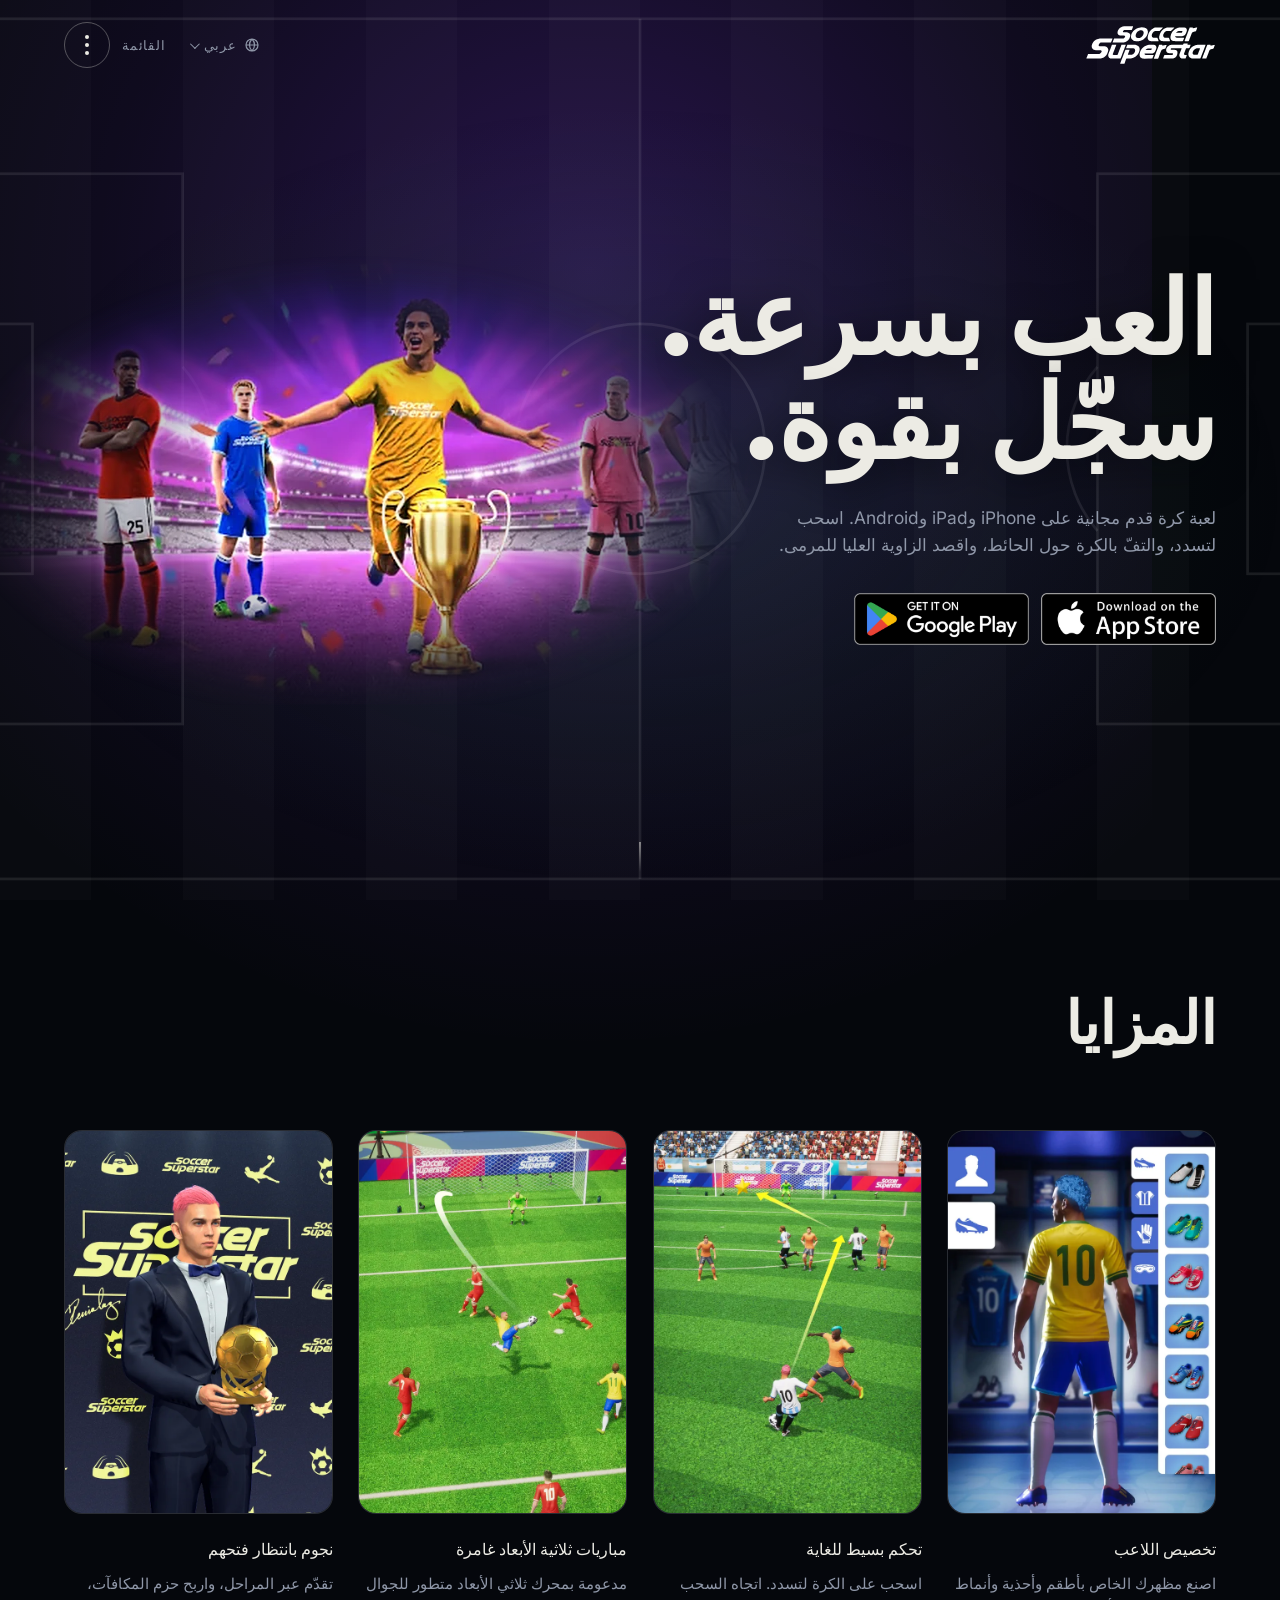
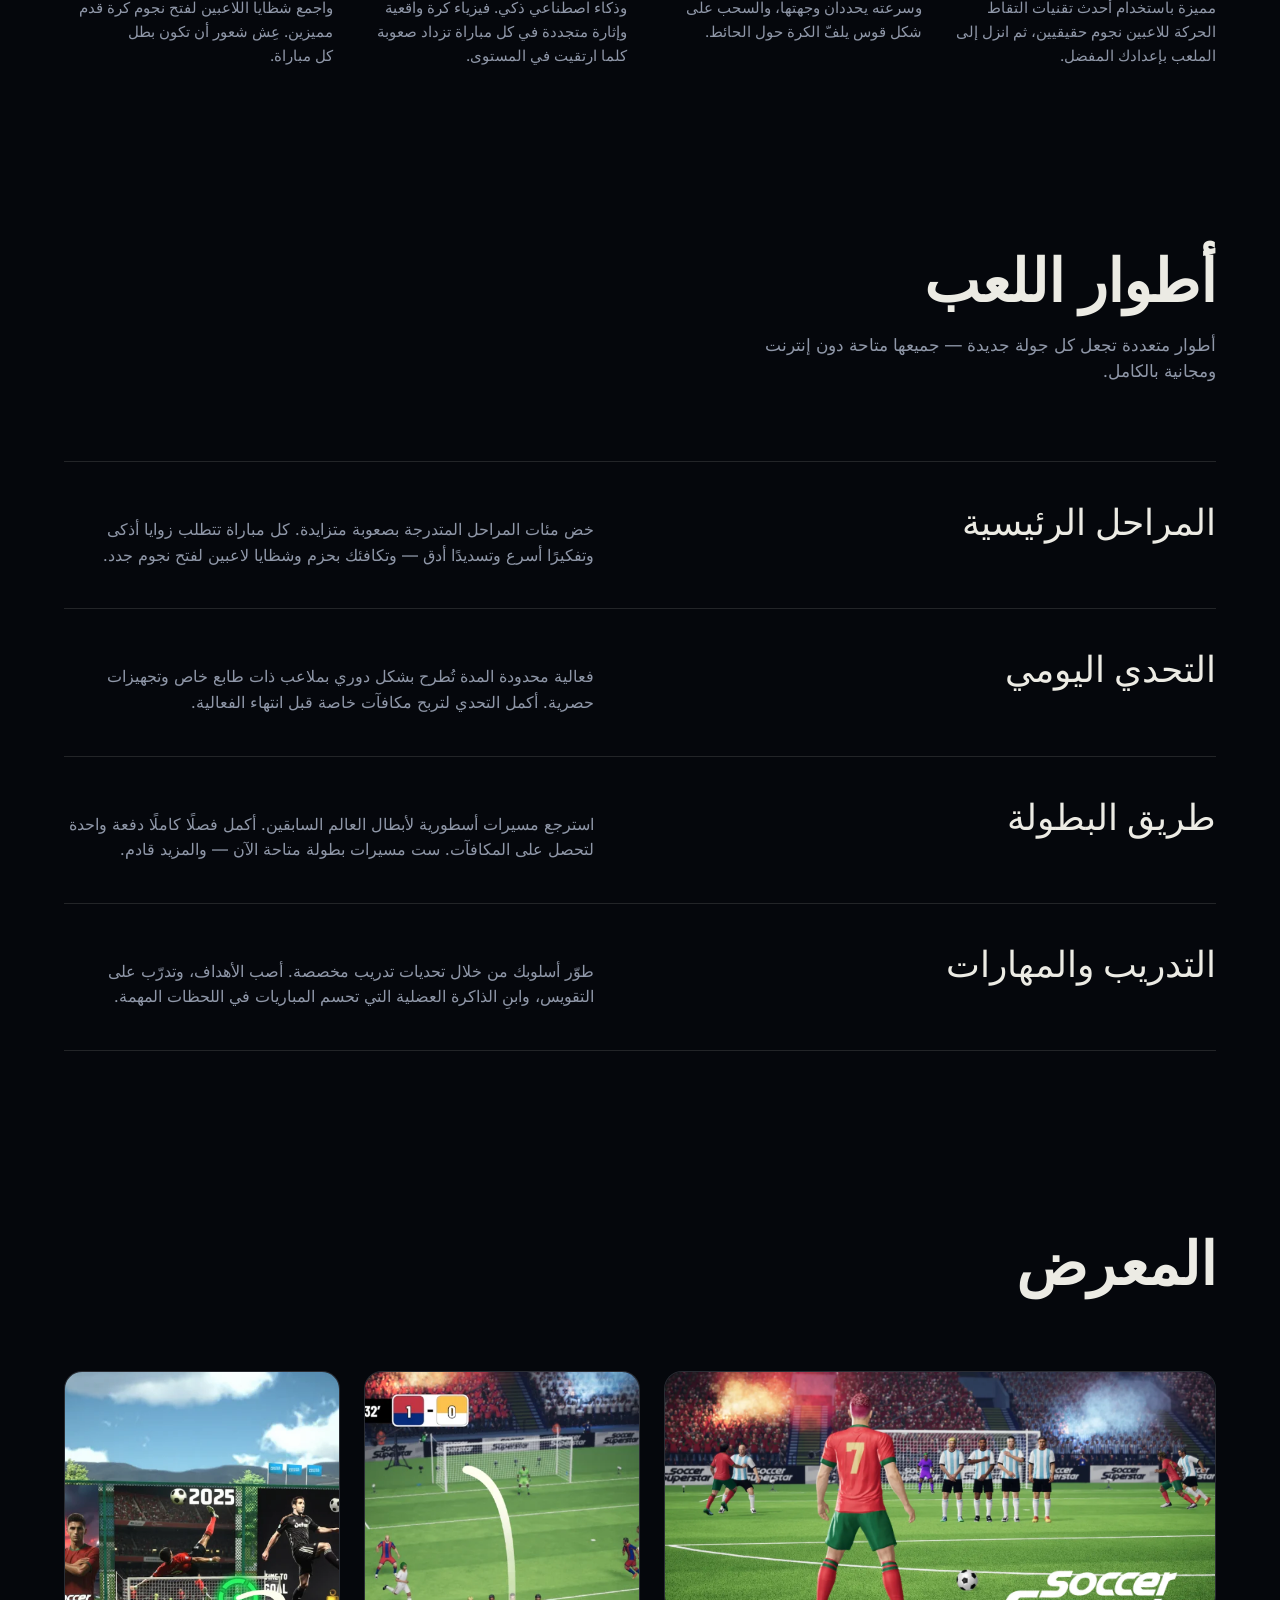
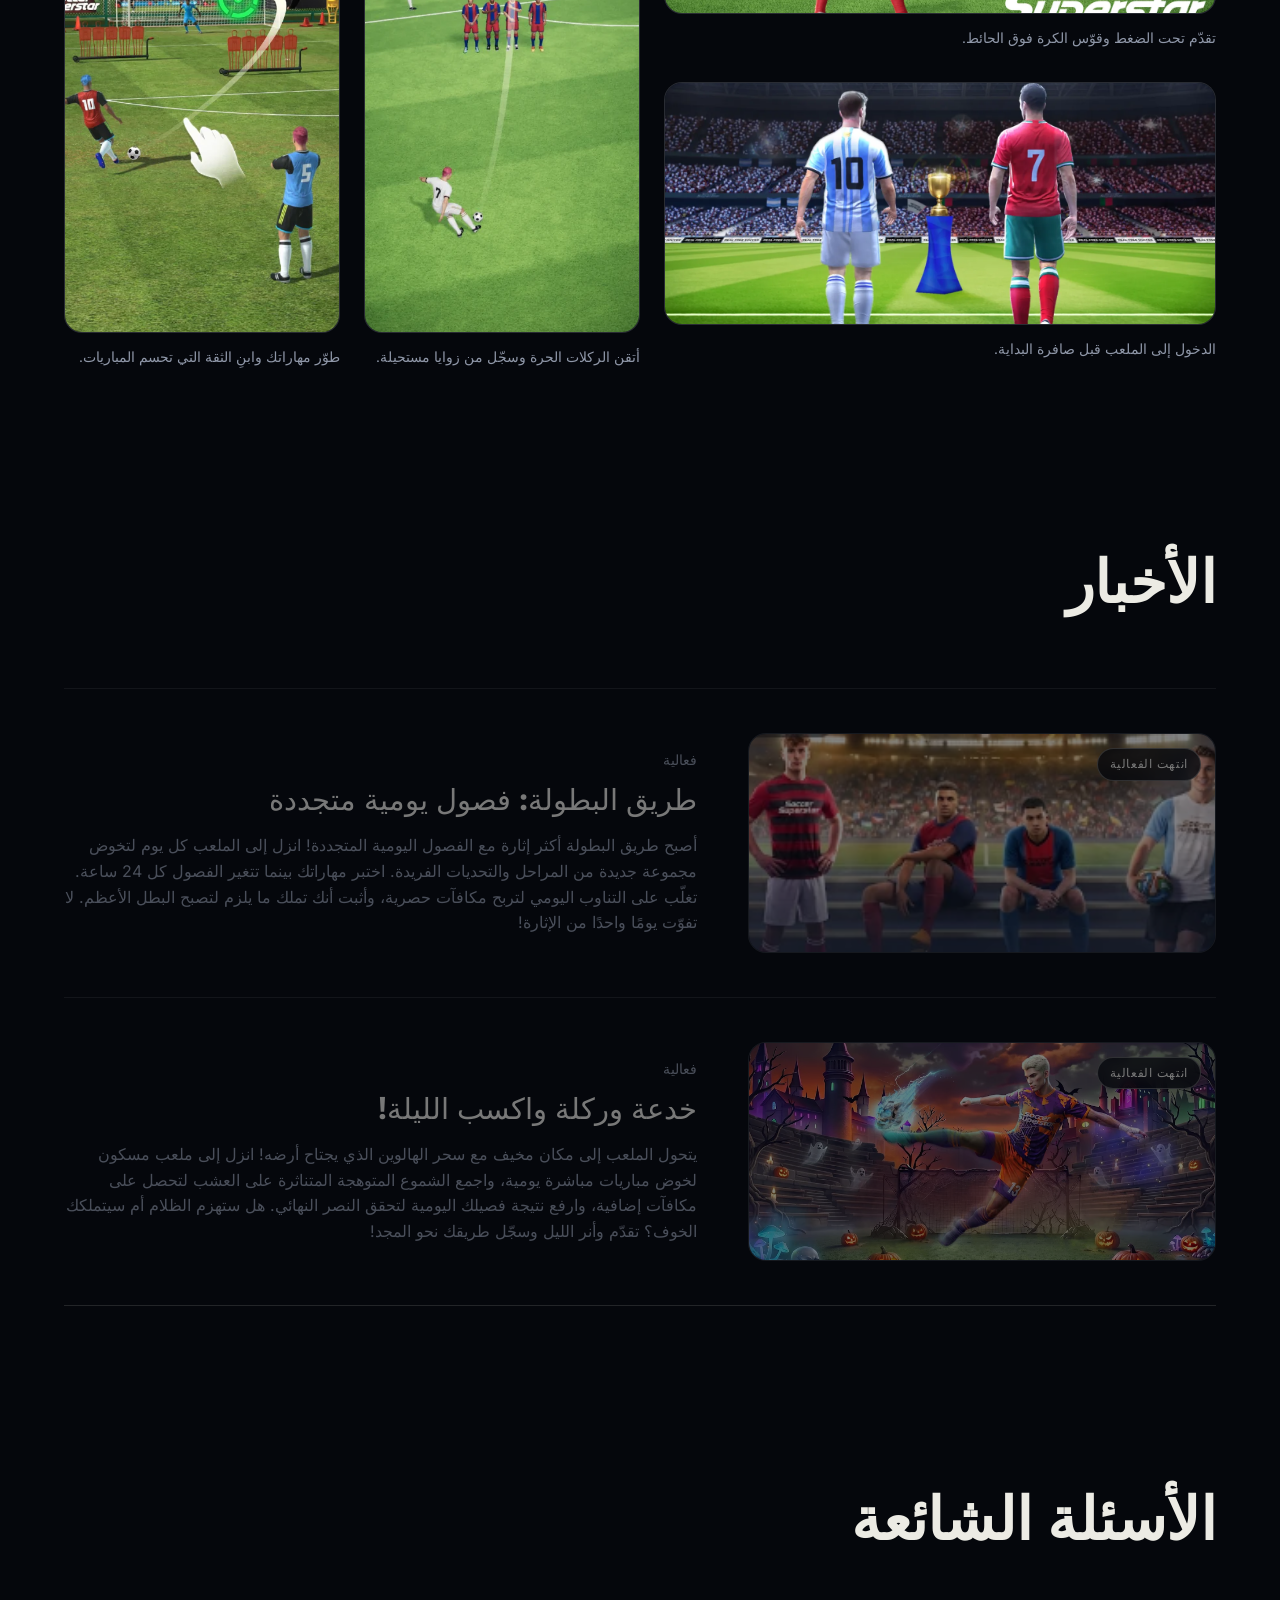
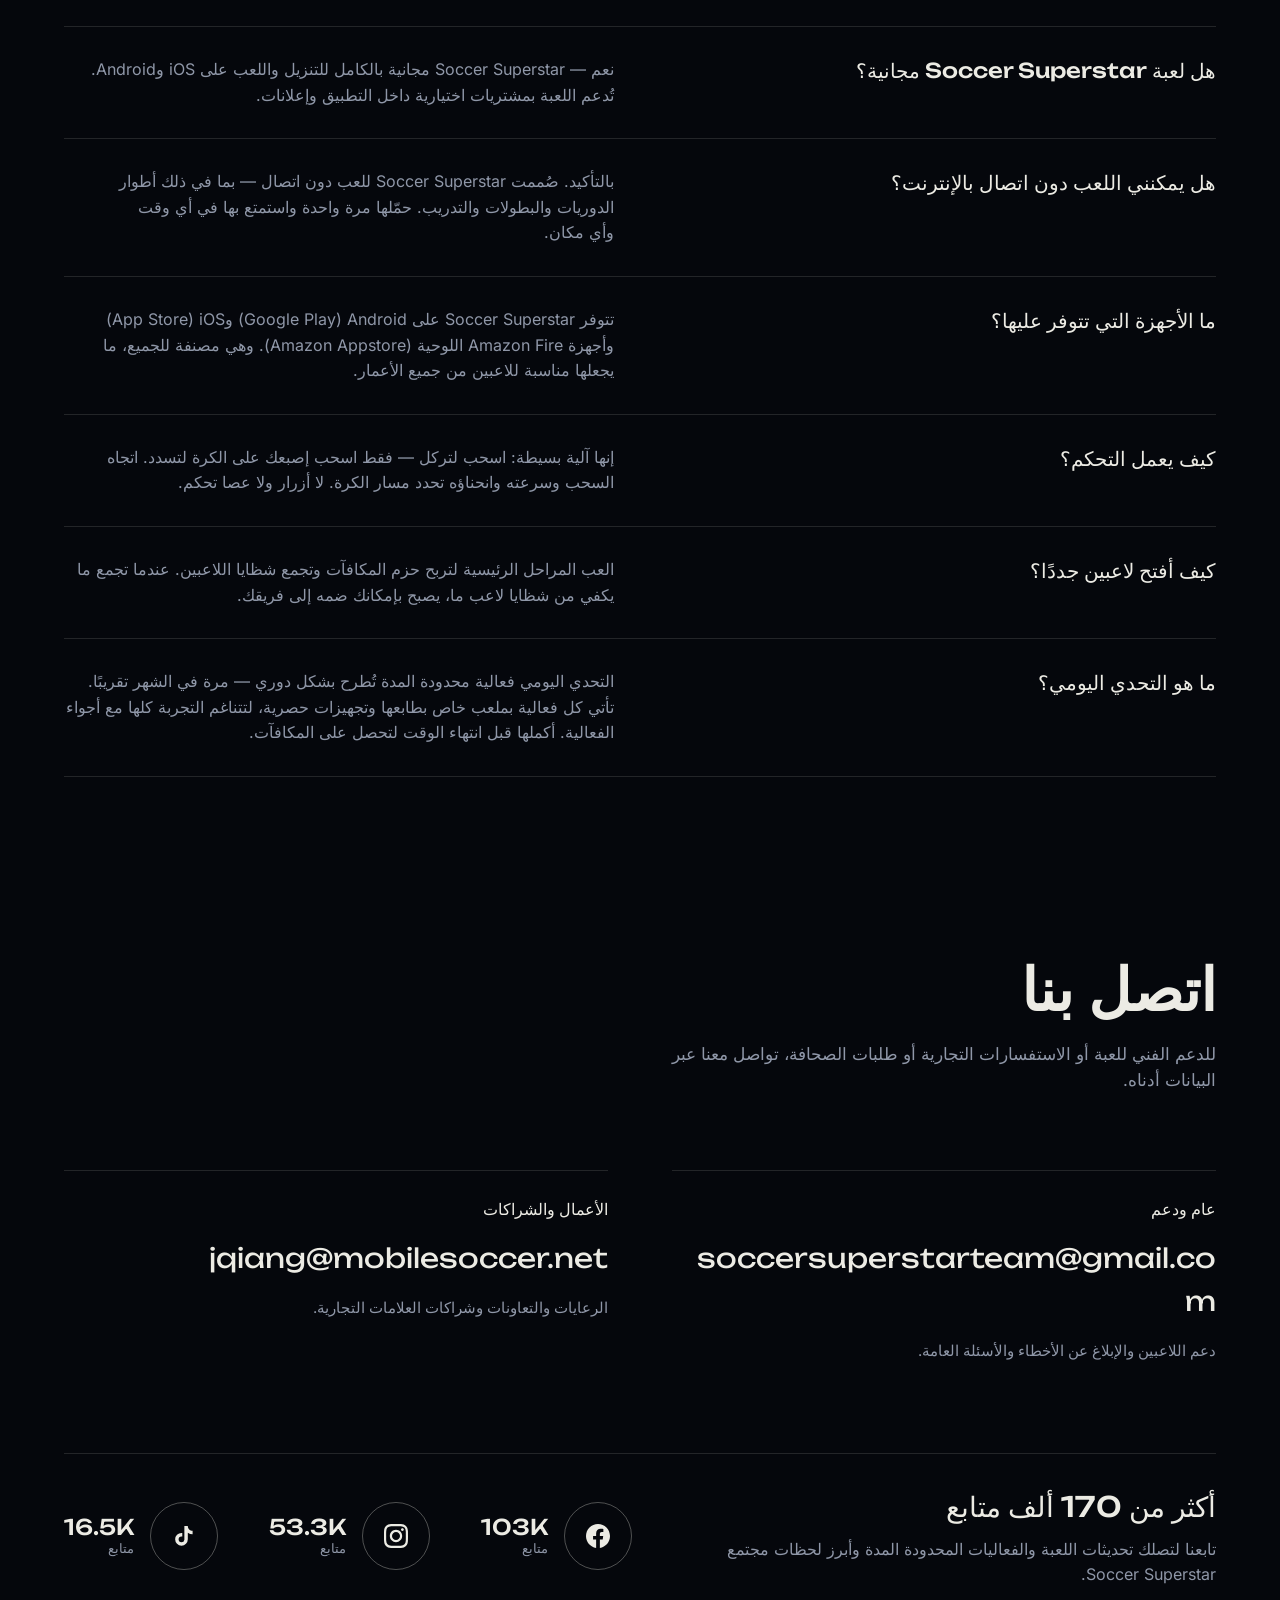
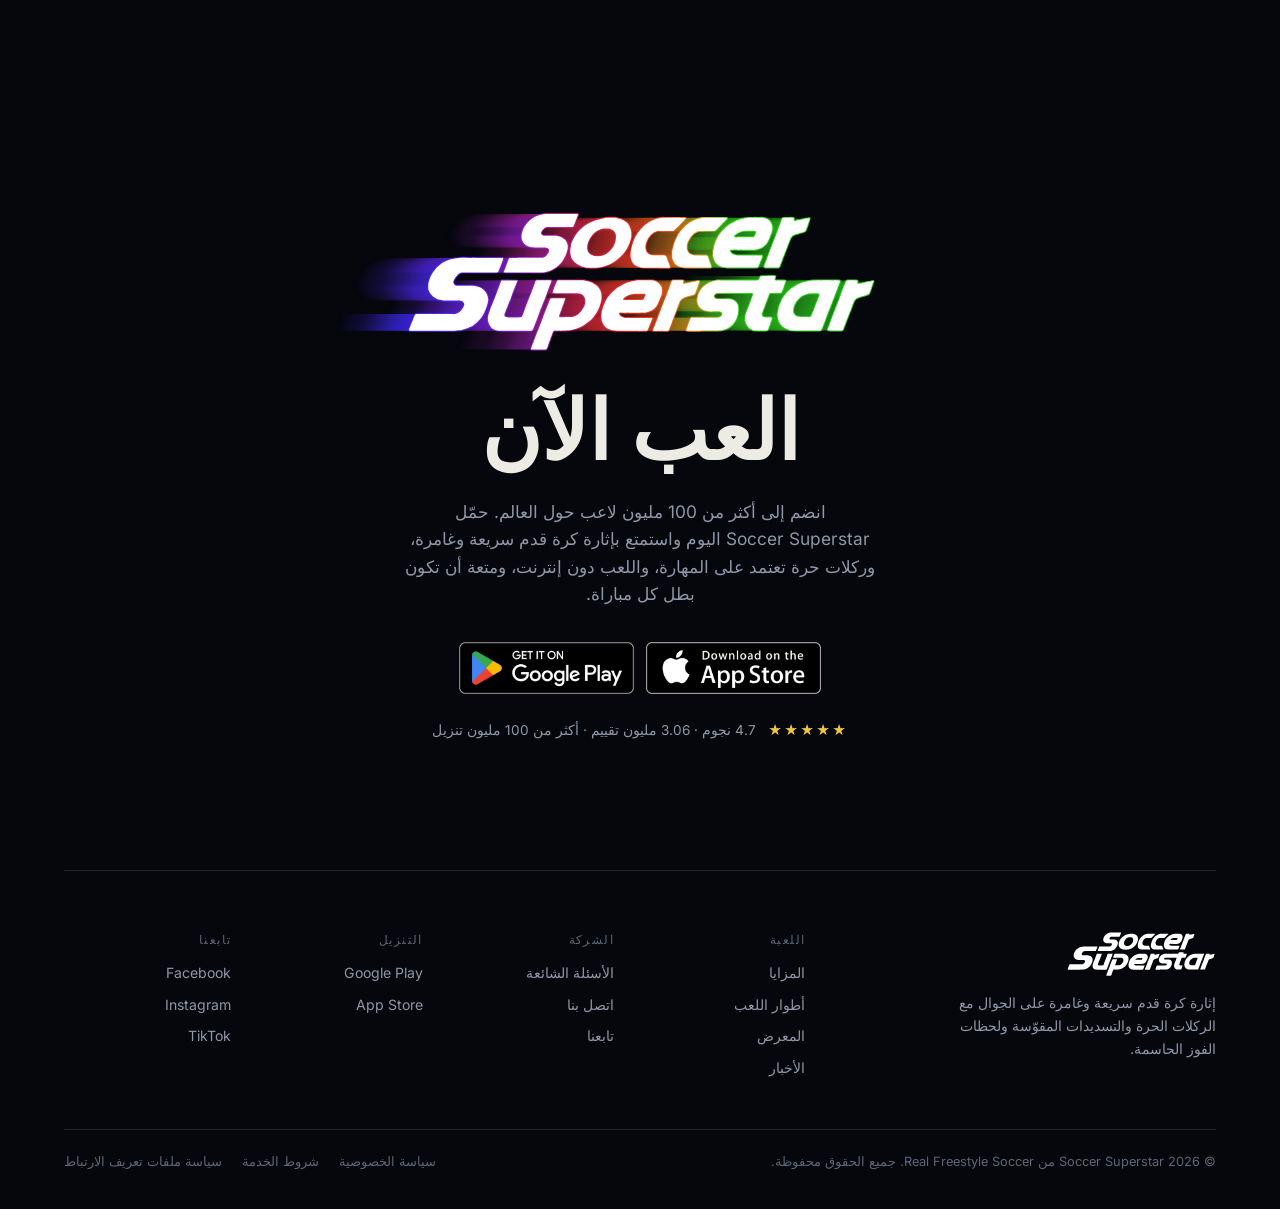
==== commit 330d3358: "Use the Soccer Superstar logo in the header, footer and download section Co-Authored-By: Claude Opus" ====
--- a/ar/index.html
+++ b/ar/index.html
@@ -161,8 +161,7 @@
   <div class="site-shell">
     <header class="topbar">
       <a class="brand" href="#home" aria-label="الصفحة الرئيسية لـ Soccer Superstar">
-        <span class="brand-kicker">Real Freestyle Soccer</span>
-        <span class="brand-logo">SOCCER SUPERSTAR</span>
+        <img class="brand-mark" src="/assets/brand/soccer-superstar-logo-white.svg" alt="Soccer Superstar" width="604" height="185">
       </a>
       <div class="topbar-right">
         <details class="lang-picker">
@@ -434,7 +433,8 @@
       <!-- ═══ CTA / DOWNLOAD ═══ -->
       <section class="cta section" id="play">
         <div class="cta-panel frame-cut">
-          <h2>العب Soccer Superstar الآن</h2>
+          <img class="cta-logo" src="/assets/brand/soccer-superstar-logo.svg" alt="Soccer Superstar" width="714" height="193" loading="lazy">
+          <h2>العب الآن</h2>
           <p>انضم إلى أكثر من 100 مليون لاعب حول العالم. حمّل Soccer Superstar اليوم واستمتع بإثارة كرة قدم سريعة وغامرة، وركلات حرة تعتمد على المهارة، واللعب دون إنترنت، ومتعة أن تكون بطل كل مباراة.</p>
           <div class="store-links" aria-label="تنزيل Soccer Superstar">
             <a href="https://apps.apple.com/us/app/soccer-superstar/id1550945606" class="store-badge" target="_blank" rel="noopener noreferrer"><img src="/assets/badges/app-store-en.png" alt="حمّلها من App Store" width="540" height="160"></a>
@@ -452,8 +452,7 @@
     <footer class="footer">
       <div class="footer-top">
         <div class="footer-brand">
-          <span class="brand-kicker">Real Freestyle Soccer</span>
-          <span class="brand-logo footer-logo">SOCCER SUPERSTAR</span>
+          <img class="brand-mark footer-mark" src="/assets/brand/soccer-superstar-logo-white.svg" alt="Soccer Superstar" width="604" height="185" loading="lazy">
           <p class="footer-tagline">إثارة كرة قدم سريعة وغامرة على الجوال مع الركلات الحرة والتسديدات المقوّسة ولحظات الفوز الحاسمة.</p>
         </div>
         <nav class="footer-nav" aria-label="التنقل في التذييل">
@@ -569,7 +568,7 @@
       });
 
       // 2. Headings and labels: shrink instead of leaving one word alone, or overflowing
-      const FIT = '.brand-logo, h1, h2, h3, .news-badge, .social-stat span';
+      const FIT = 'h1, h2, h3, .news-badge, .social-stat span';
 
       function measure(el) {
         const tops = [];
--- a/styles.css
+++ b/styles.css
@@ -126,29 +126,8 @@
   -webkit-backdrop-filter: blur(10px);
   backdrop-filter: blur(10px);
 }
-.brand { display: flex; flex-direction: column; line-height: 1; position: relative; z-index: 2; }
-.brand-kicker {
-  font-size: 0.62rem;
-  letter-spacing: 0.18em;
-  text-transform: uppercase;
-  color: var(--muted);
-  margin-bottom: 6px;
-}
-.brand-logo {
-  font-family: var(--display);
-  font-weight: 700;
-  font-size: 1.15rem;
-  letter-spacing: 0.02em;
-  white-space: nowrap;
-}
-.brand-logo::after {
-  content: "";
-  display: inline-block;
-  width: 7px; height: 7px;
-  margin-left: 5px;
-  background: var(--accent);
-  vertical-align: 2px;
-}
+.brand { display: block; position: relative; z-index: 2; line-height: 0; }
+.brand-mark { height: 40px; width: auto; }
 
 .topbar-right { display: flex; align-items: center; gap: 22px; position: relative; z-index: 2; }
 
@@ -548,6 +527,8 @@
 .cta { min-height: 88vh; display: flex; align-items: center; justify-content: center; text-align: center; }
 .cta-panel { max-width: 900px; display: flex; flex-direction: column; align-items: center; }
 .cta .store-links, .cta-proof { justify-content: center; }
+.cta-logo { width: min(560px, 86vw); height: auto; margin: 0 0 28px; transform: translateX(-7%); }
+html[dir="rtl"] .cta-logo { transform: translateX(-7%); }
 .cta h2 { font-size: clamp(2.5rem, 6.4vw, 6rem); font-weight: 600; }
 .cta-panel > p:not(.eyebrow) { margin: 24px 0 34px; color: var(--muted); font-size: 1.08rem; max-width: 480px; }
 .cta-proof { margin-top: 26px; display: flex; flex-wrap: wrap; gap: 12px; font-size: 0.85rem; color: var(--muted); }
@@ -564,6 +545,7 @@
 }
 .footer-top { display: grid; grid-template-columns: minmax(0, 1fr) minmax(0, 2fr); gap: 40px; }
 .footer-brand { display: flex; flex-direction: column; }
+.footer-mark { height: 46px; width: auto; align-self: flex-start; }
 .footer-tagline { margin-top: 14px; color: var(--muted); font-size: 0.9rem; max-width: 280px; }
 .footer-nav { display: grid; grid-template-columns: repeat(4, minmax(0, 1fr)); gap: 24px; }
 .footer-nav-col { display: flex; flex-direction: column; gap: 9px; font-size: 0.88rem; }
@@ -598,8 +580,6 @@
 html[dir="rtl"] .nav { padding-left: var(--gutter); padding-right: calc(var(--gutter) + 18vw); }
 html[dir="rtl"] .nav a { align-self: flex-end; }
 html[dir="rtl"] .lang-menu { right: auto; left: 0; }
-html[dir="rtl"] .brand-logo, html[dir="rtl"] .brand-kicker { direction: ltr; text-align: right; }
-html[dir="rtl"] .brand-logo::after { margin-left: 0; margin-right: 5px; }
 html[dir="rtl"] .news-badge { left: auto; right: 14px; }
 html[dir="rtl"] .mode-card:hover h3 { transform: translateX(-8px); }
 
@@ -640,8 +620,7 @@
 @media (max-width: 760px) {
   body { font-size: 15px; }
   .topbar { padding: 14px var(--gutter); }
-  .brand-logo { font-size: 0.98rem; }
-  .brand-kicker { font-size: 0.56rem; }
+  .brand-mark { height: 32px; }
   .topbar-right { gap: 12px; }
   .nav-toggle-label { display: none; }
   .nav-toggle-dots { width: 42px; height: 42px; }
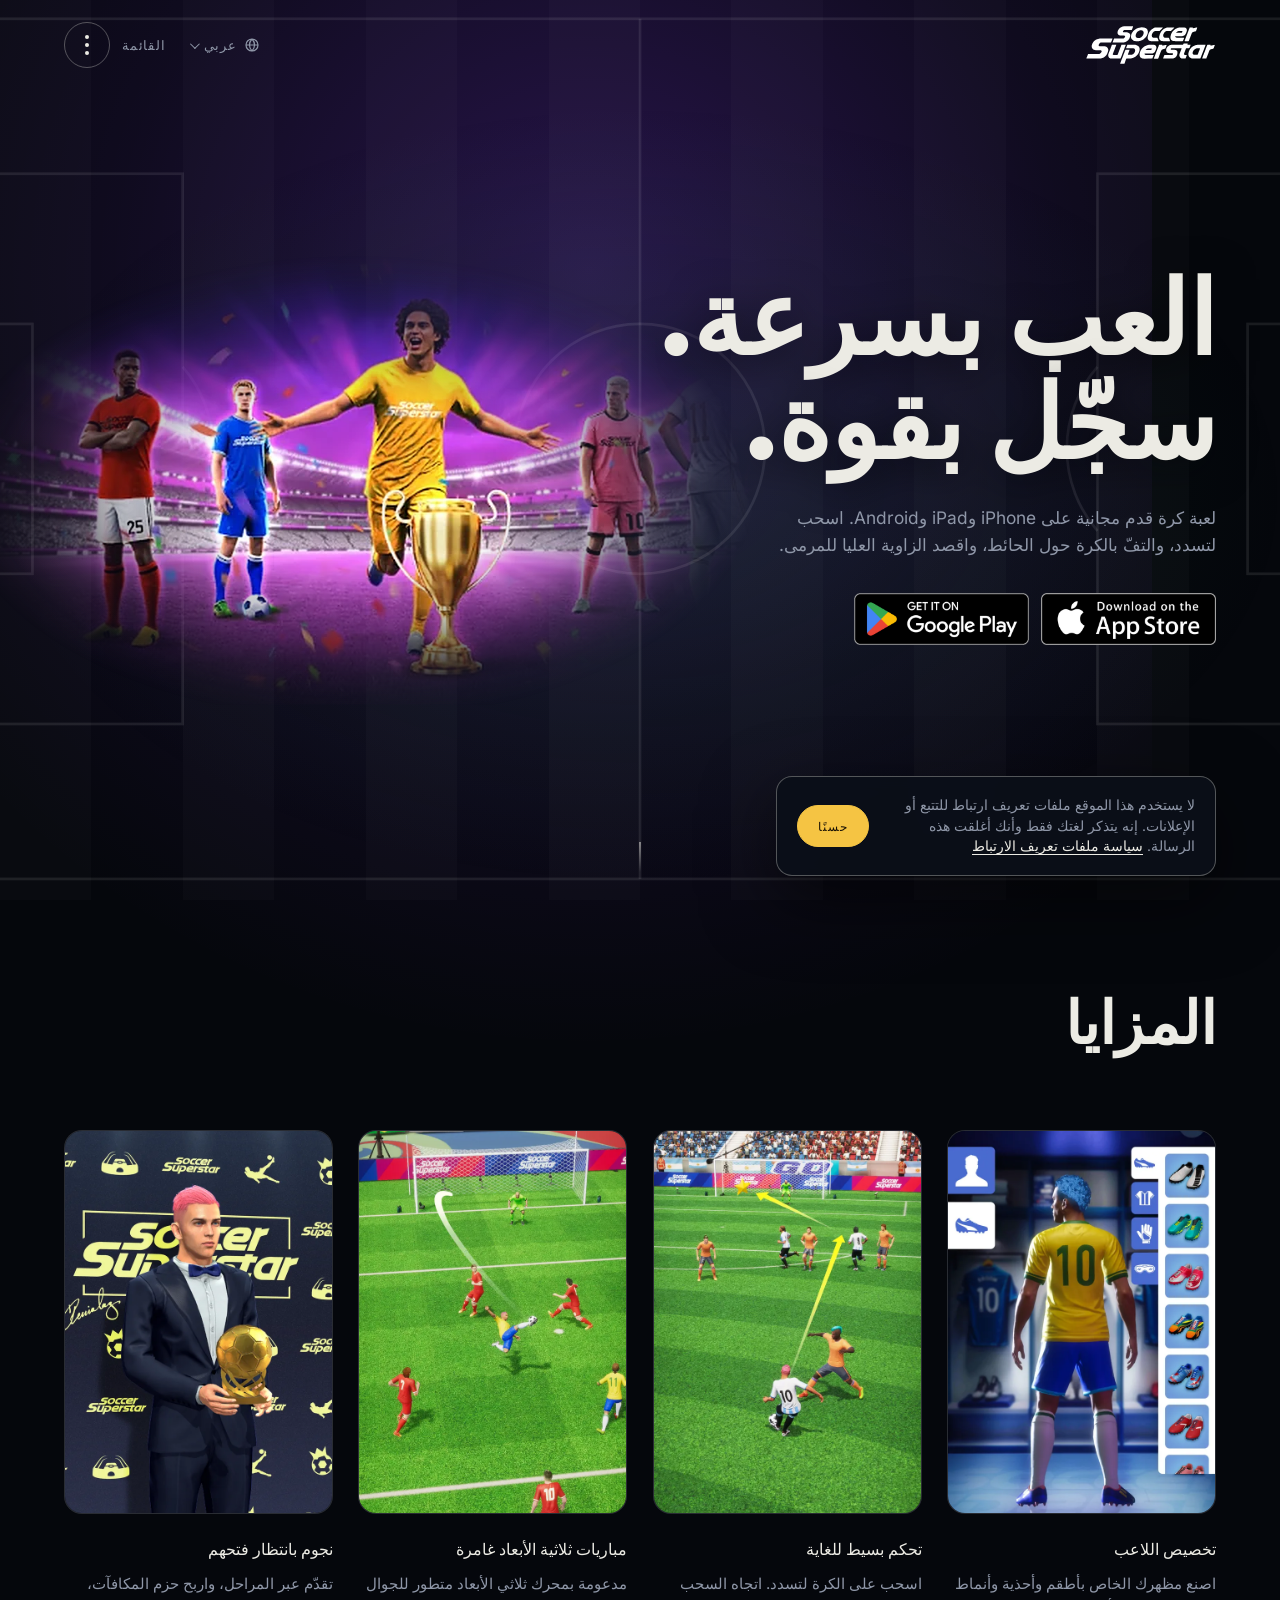
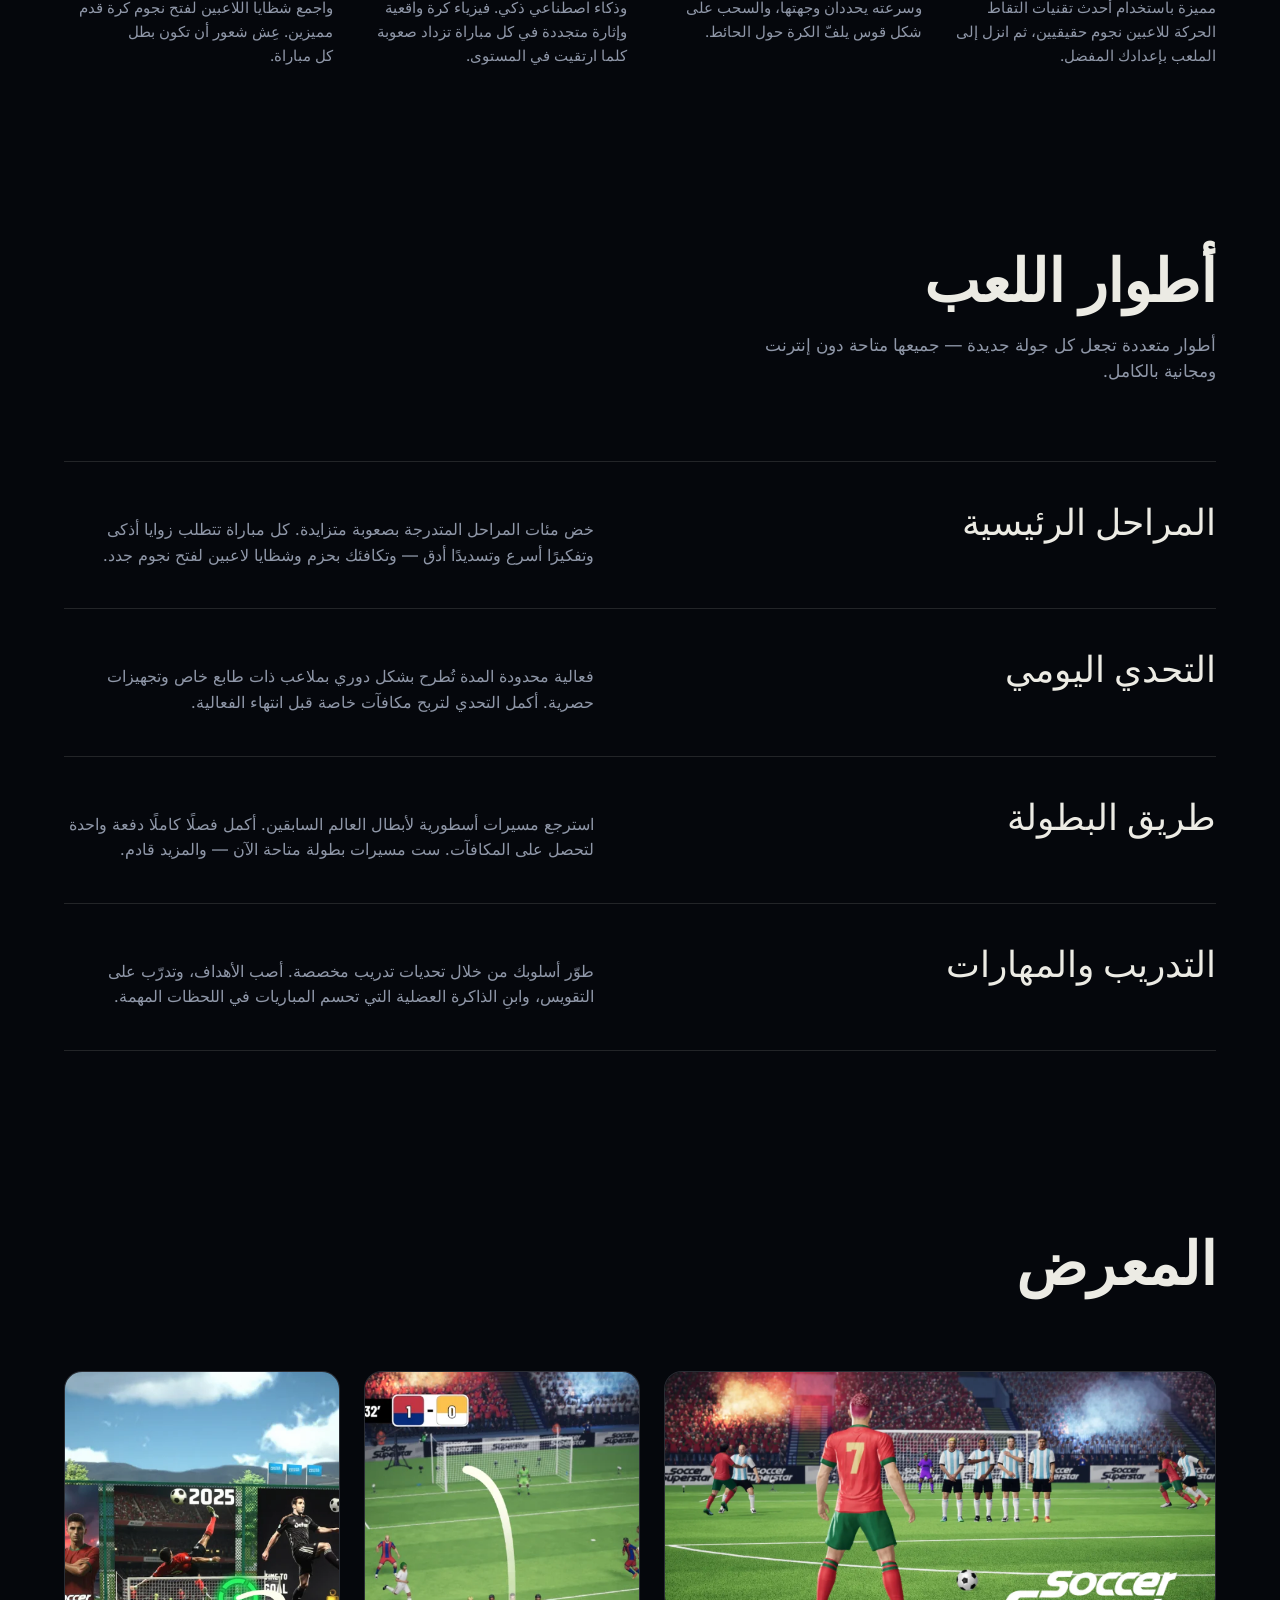
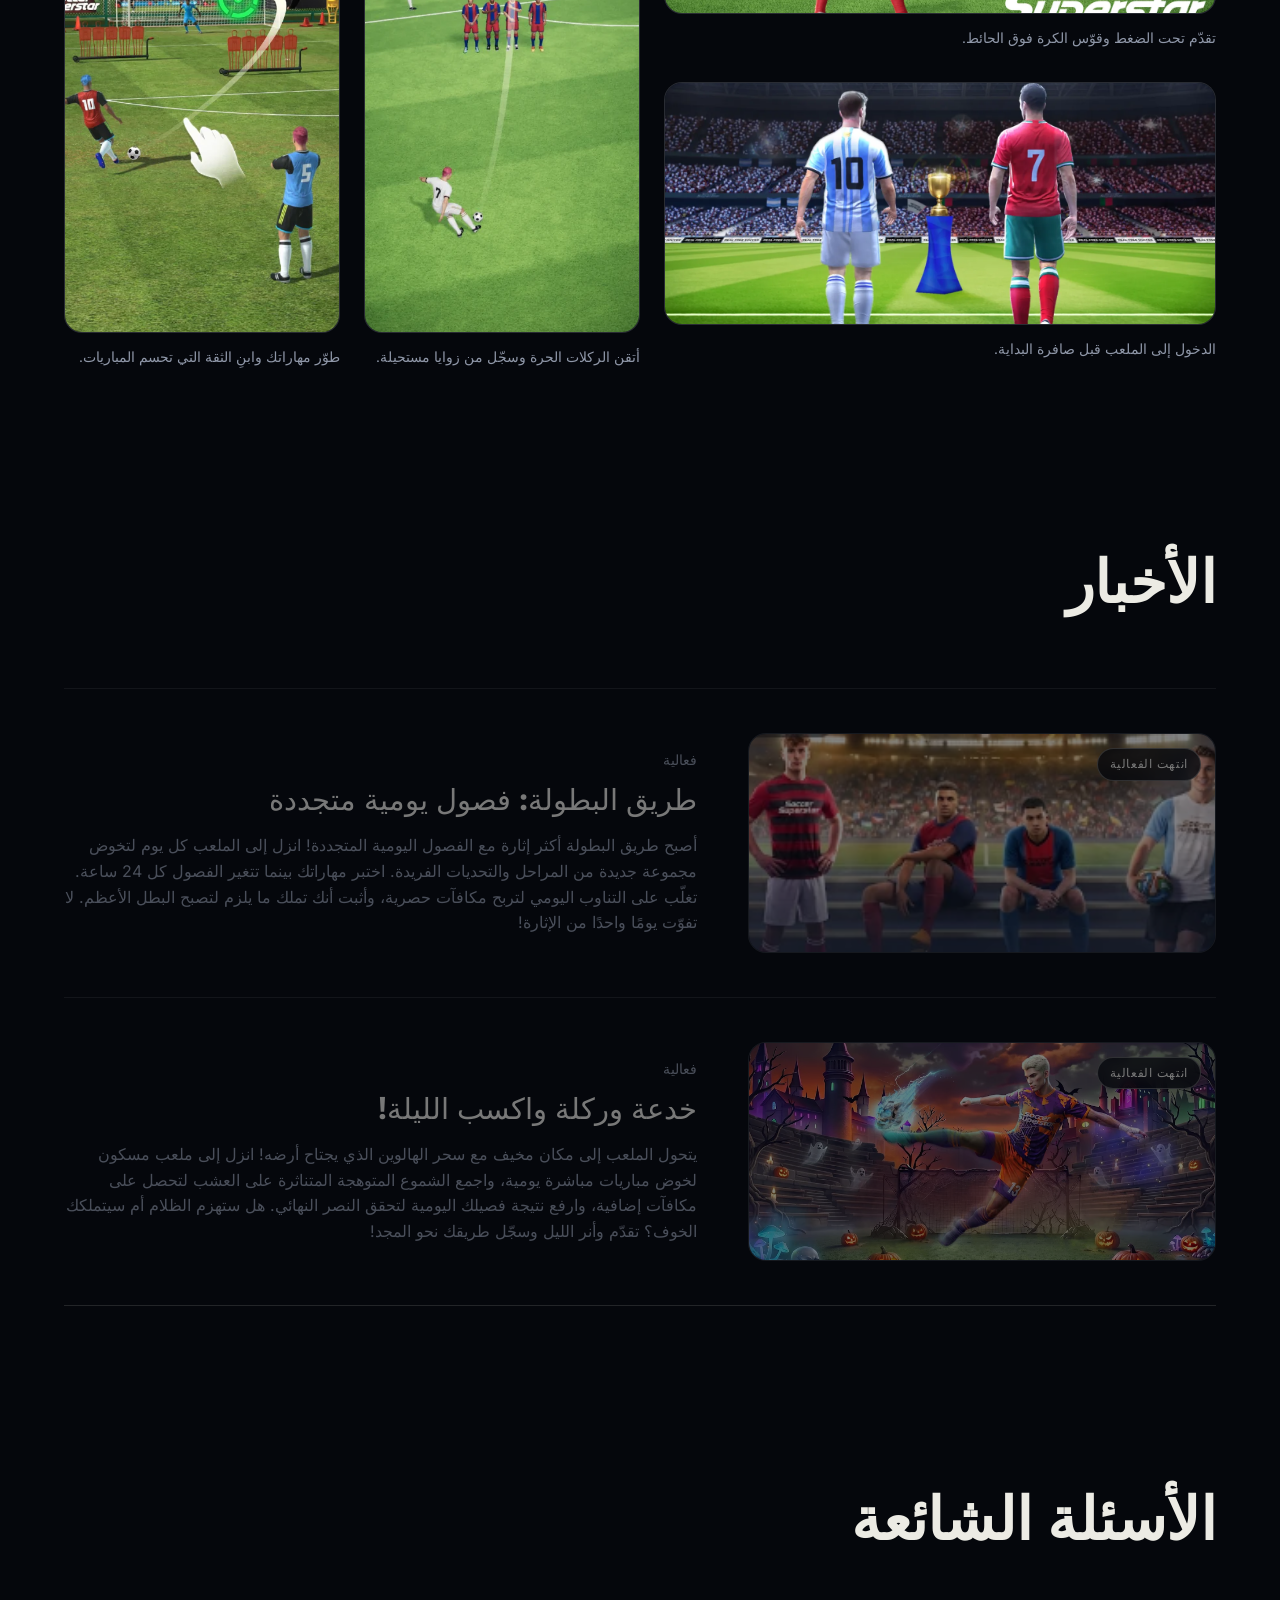
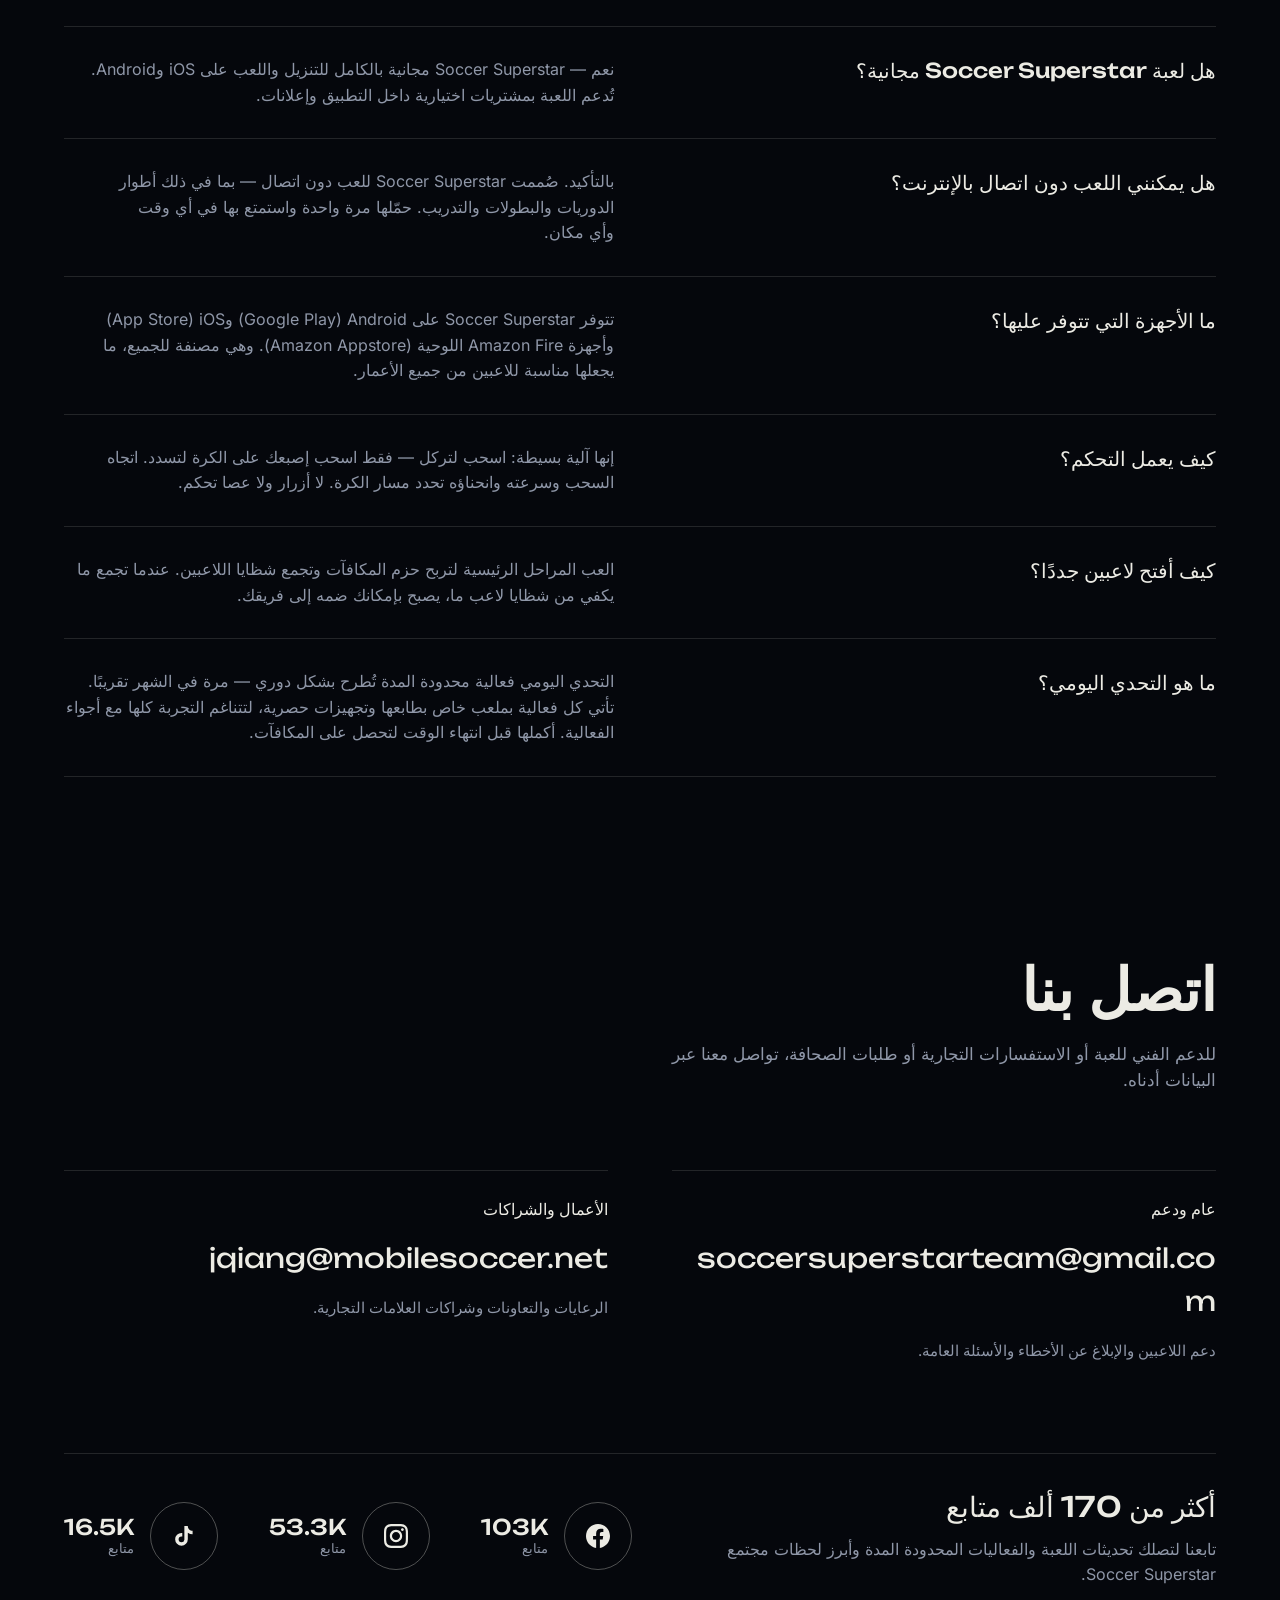
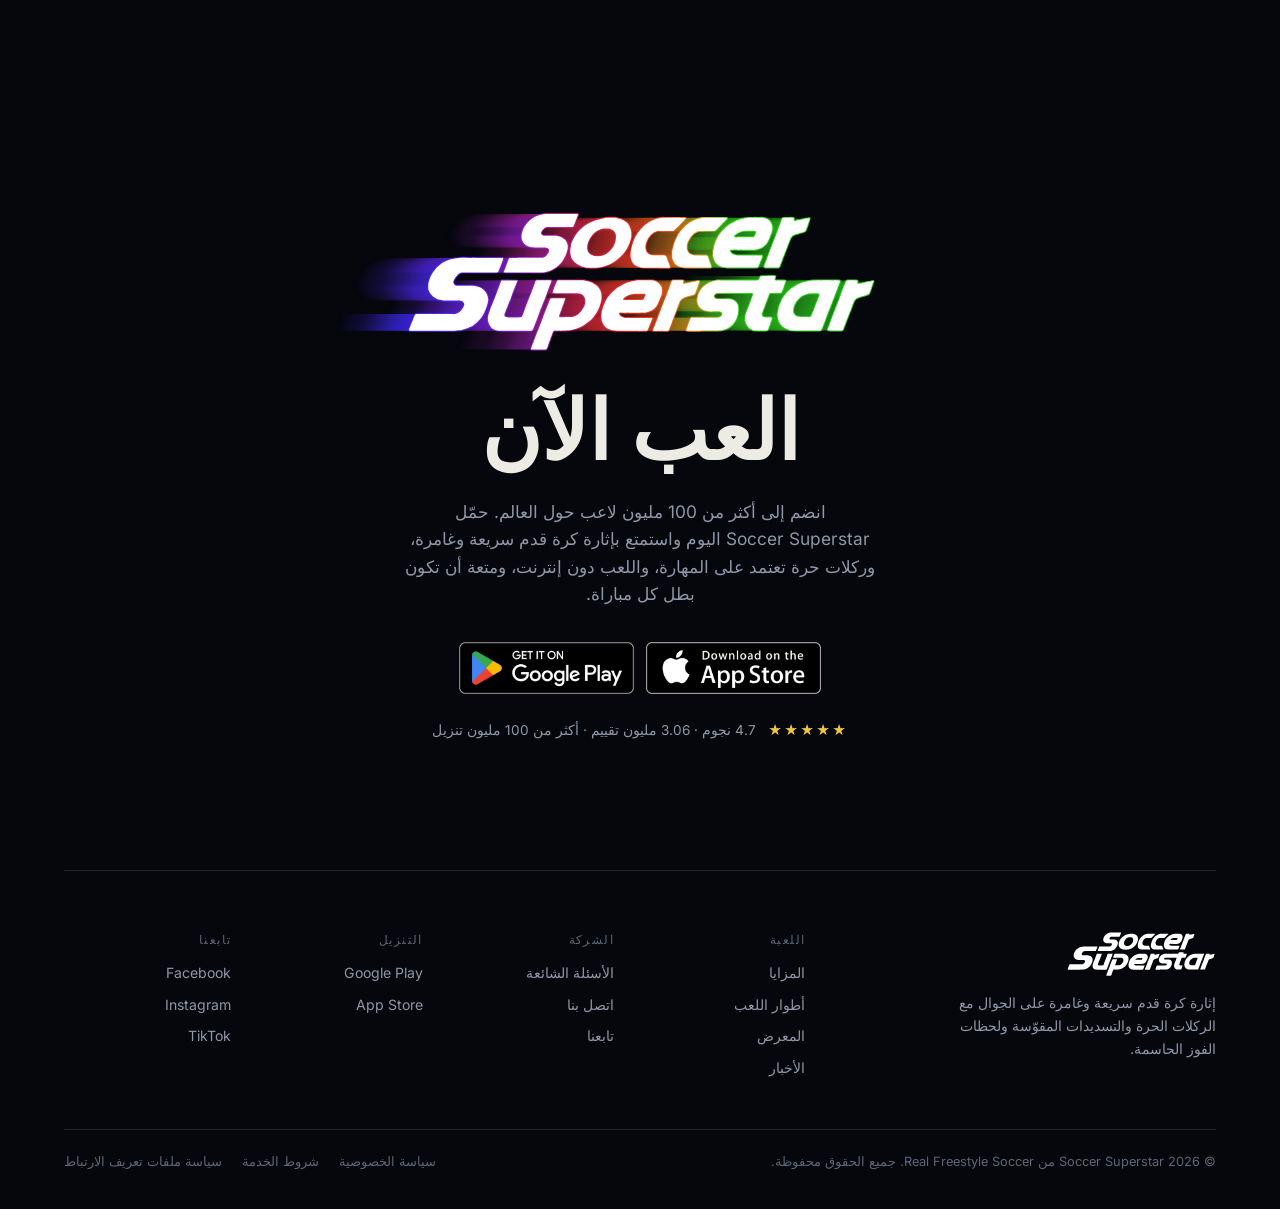
==== commit b06c46c6: "Add a first-visit cookie notice; list it in the Cookie Policy Co-Authored-By: Claude Opus 5.5 <norep" ====
--- a/ar/index.html
+++ b/ar/index.html
@@ -493,6 +493,12 @@
     </footer>
   </div>
 
+  <!-- ═══ COOKIE NOTICE (first visit only) ═══ -->
+  <div class="cookie-notice" id="cookie-notice" role="region" aria-label="إشعار ملفات تعريف الارتباط" data-nosnippet hidden>
+    <p>لا يستخدم هذا الموقع ملفات تعريف ارتباط للتتبع أو الإعلانات. إنه يتذكر لغتك فقط وأنك أغلقت هذه الرسالة. <a href="/cookie-policy/">سياسة ملفات تعريف الارتباط</a></p>
+    <button type="button" class="button button-primary">حسنًا</button>
+  </div>
+
   <script>
     // Full-screen menu
     const toggle = document.querySelector('.nav-toggle');
@@ -507,6 +513,22 @@
       nav.querySelectorAll('a').forEach(a => a.addEventListener('click', () => setMenu(false)));
       document.addEventListener('keydown', e => { if (e.key === 'Escape' && nav.classList.contains('nav-open')) { setMenu(false); toggle.focus(); } });
     }
+
+    // Cookie notice: shown until the visitor closes it
+    (function () {
+      const box = document.getElementById('cookie-notice');
+      if (!box) return;
+      let seen = null;
+      try { seen = localStorage.getItem('ss-notice'); } catch (e) {}
+      if (seen) return;
+      box.hidden = false;
+      setTimeout(() => box.classList.add('show'), 600);
+      box.querySelector('button').addEventListener('click', () => {
+        try { localStorage.setItem('ss-notice', '1'); } catch (e) {}
+        box.classList.remove('show');
+        setTimeout(() => { box.hidden = true; }, 350);
+      });
+    })();
 
     // Header gets a background once you scroll
     const topbar = document.querySelector('.topbar');
--- a/styles.css
+++ b/styles.css
@@ -562,6 +562,36 @@
 .footer-legal a:hover { color: var(--text); }
 
 /* ─────────────────────────────────────────────
+   COOKIE NOTICE
+───────────────────────────────────────────── */
+.cookie-notice {
+  position: fixed;
+  z-index: 60;
+  left: var(--gutter);
+  bottom: 24px;
+  max-width: 440px;
+  display: flex;
+  align-items: center;
+  gap: 18px;
+  padding: 18px 20px;
+  background: rgba(11, 15, 24, 0.96);
+  border: 1px solid var(--line-strong);
+  border-radius: 16px;
+  box-shadow: var(--shadow);
+  -webkit-backdrop-filter: blur(8px);
+  backdrop-filter: blur(8px);
+  opacity: 0;
+  transform: translateY(16px);
+  transition: opacity 0.35s ease, transform 0.35s ease;
+}
+.cookie-notice.show { opacity: 1; transform: none; }
+.cookie-notice[hidden] { display: none; }
+.cookie-notice p { font-size: 0.86rem; line-height: 1.5; color: var(--muted); }
+.cookie-notice a { color: var(--text); text-decoration: underline; text-underline-offset: 3px; white-space: nowrap; }
+.cookie-notice .button { flex-shrink: 0; min-height: 42px; padding: 0 20px; }
+html[dir="rtl"] .cookie-notice { left: auto; right: var(--gutter); }
+
+/* ─────────────────────────────────────────────
    404 PAGE
 ───────────────────────────────────────────── */
 .notfound { position: relative; z-index: 2; min-height: 100vh; display: flex; align-items: center; justify-content: center; text-align: center; padding: 40px var(--gutter); }
@@ -678,6 +708,7 @@
   .social-row .social-grid { grid-column: 1; grid-row: auto; margin-top: 26px; }
   .cta { min-height: 0; }
   .footer-nav { grid-template-columns: 1fr 1fr; row-gap: 30px; }
+  .cookie-notice, html[dir="rtl"] .cookie-notice { left: 12px; right: 12px; bottom: 12px; max-width: none; padding: 16px; gap: 14px; }
 }
 
 /* ─────────────────────────────────────────────
@@ -686,5 +717,5 @@
 @media (prefers-reduced-motion: reduce) {
   html { scroll-behavior: auto; }
   .hero-link span { animation: none !important; }
-  .nav, .nav a, .mode-card h3, .feature-card img, .news-media img { transition: none !important; }
-}
+  .cookie-notice, .nav, .nav a, .mode-card h3, .feature-card img, .news-media img { transition: none !important; }
+}
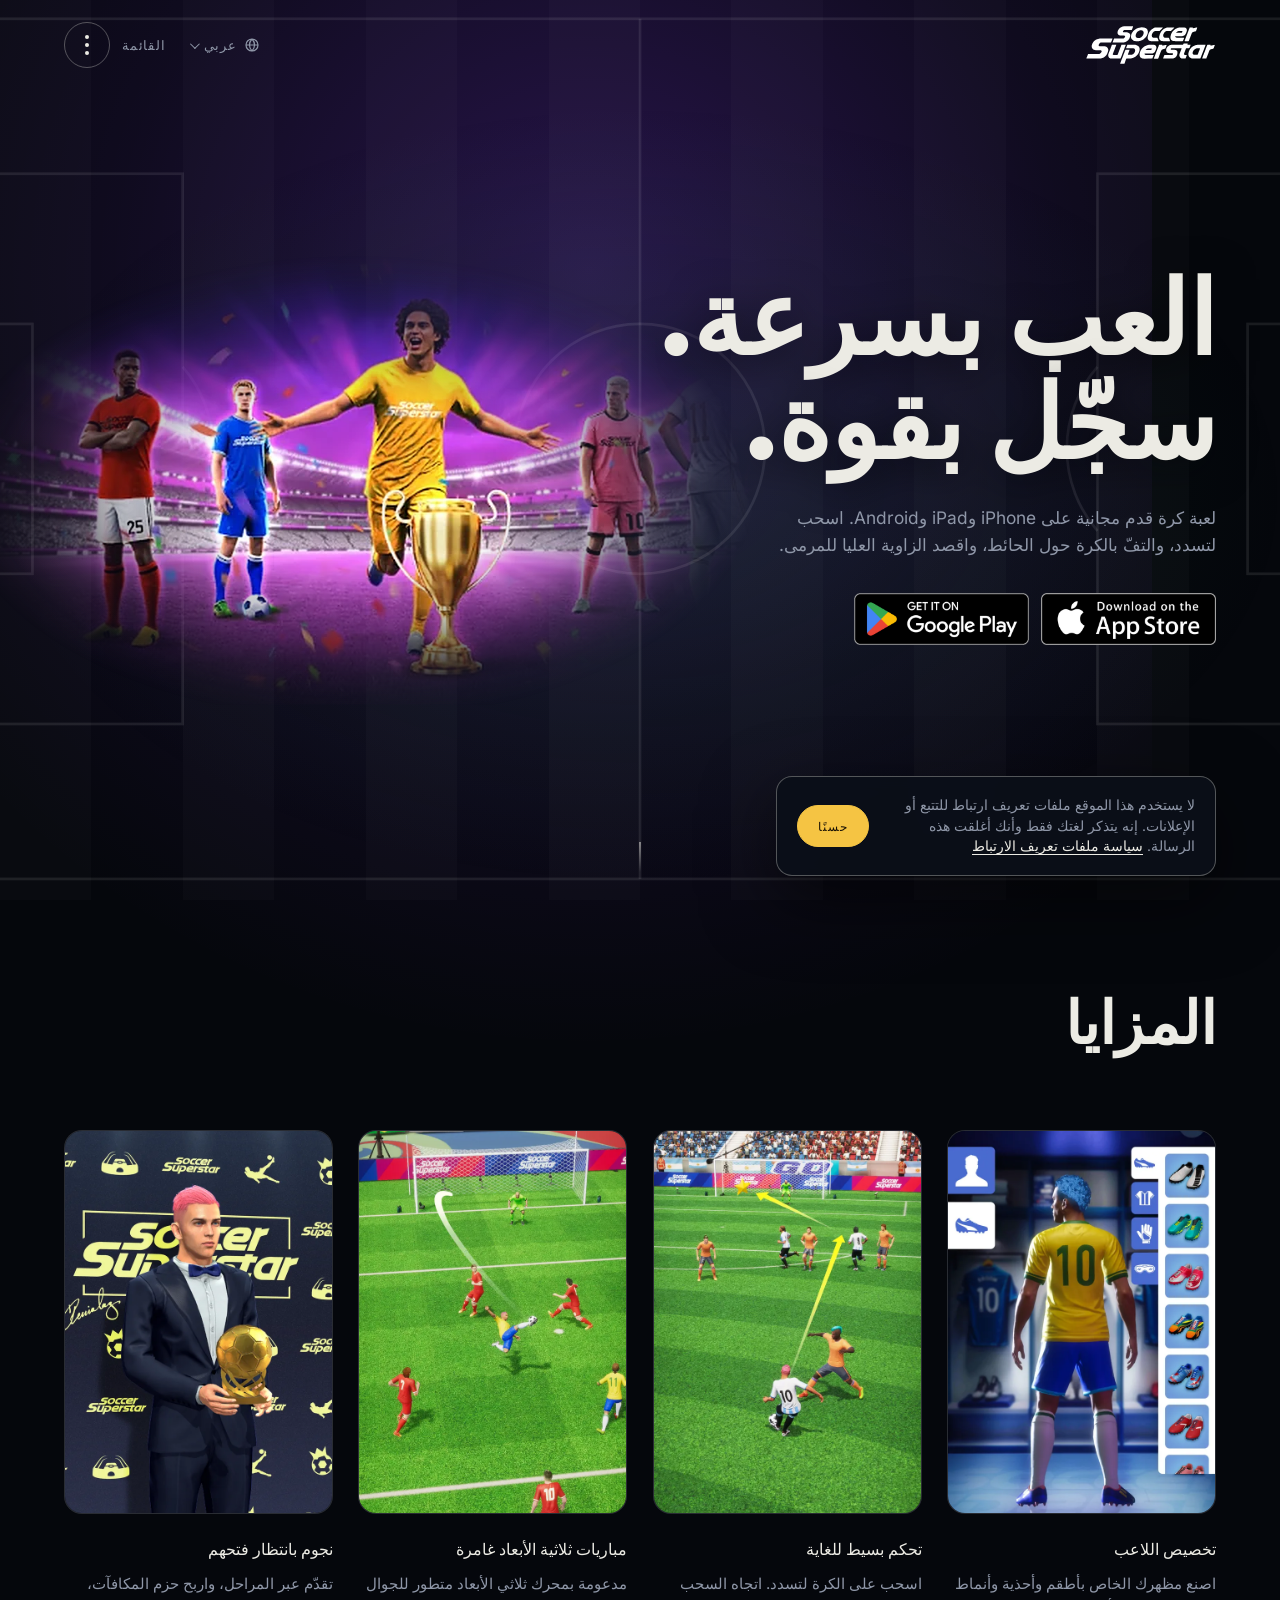
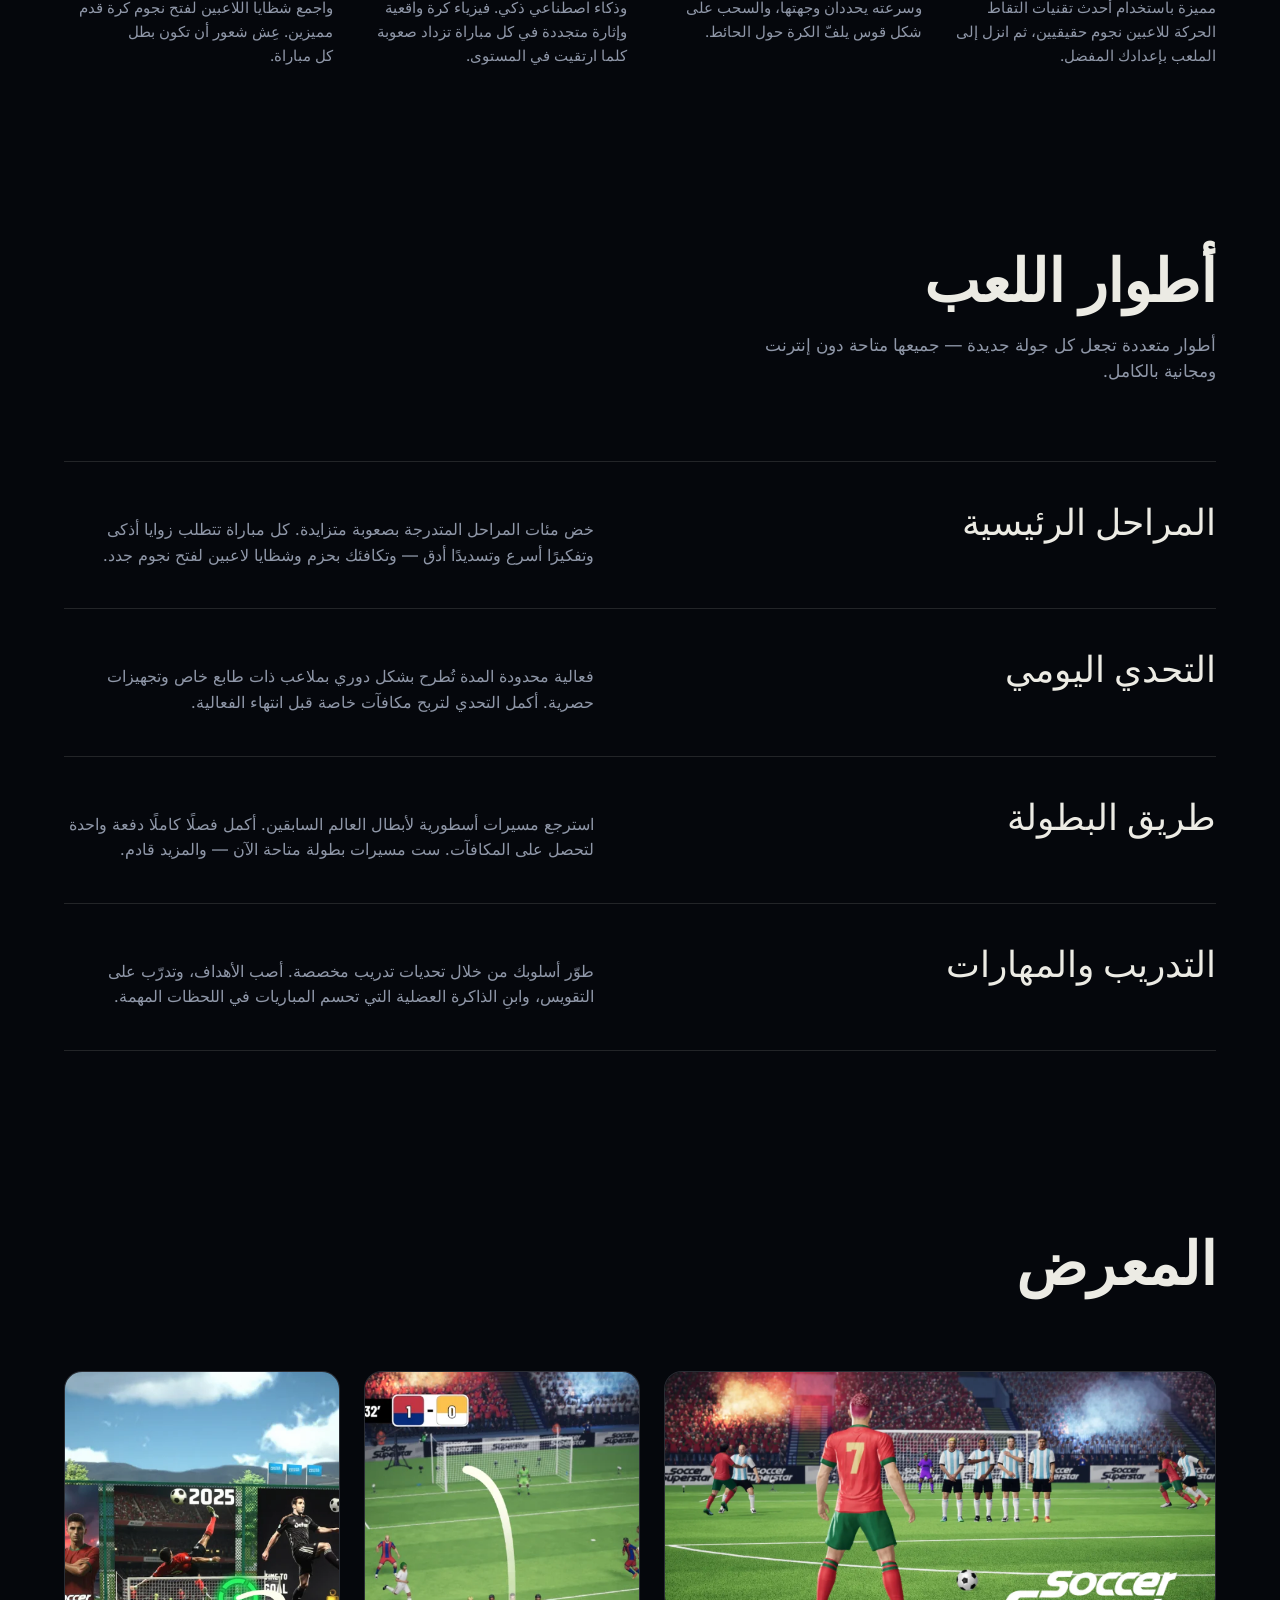
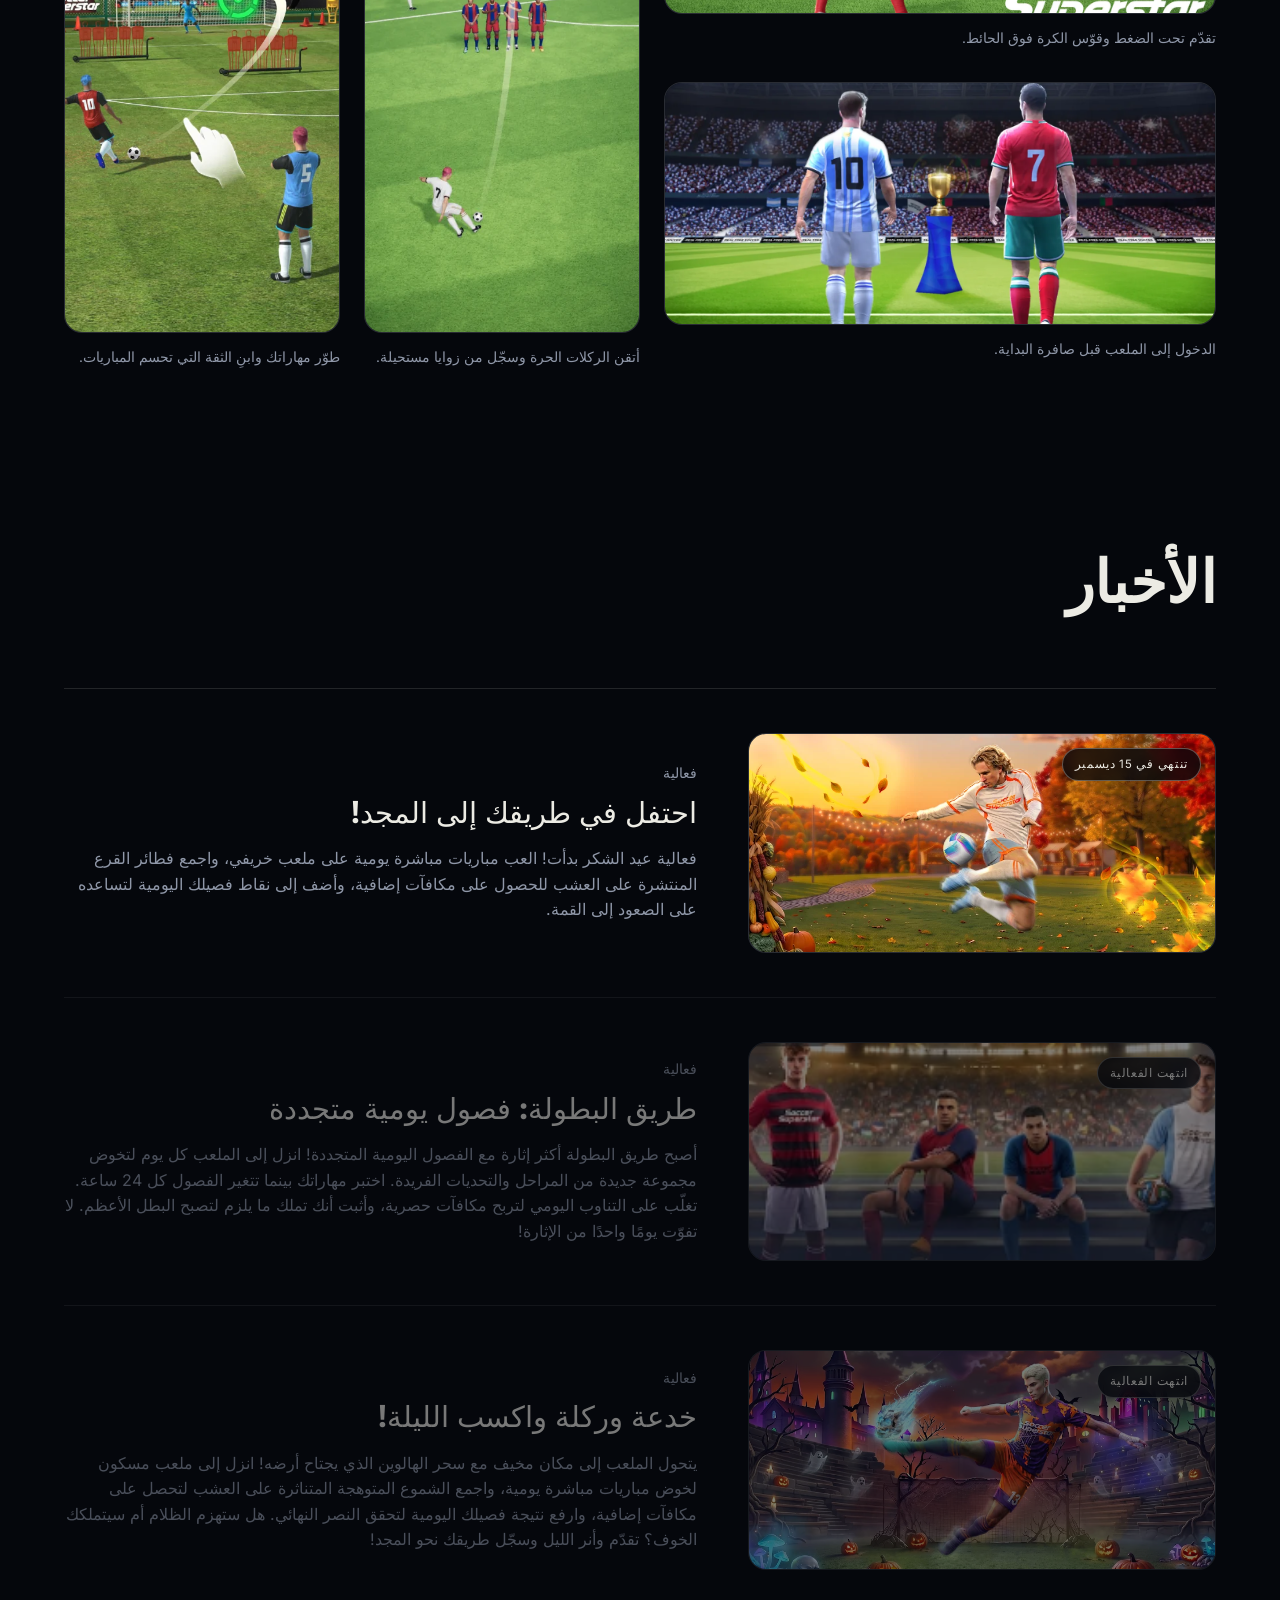
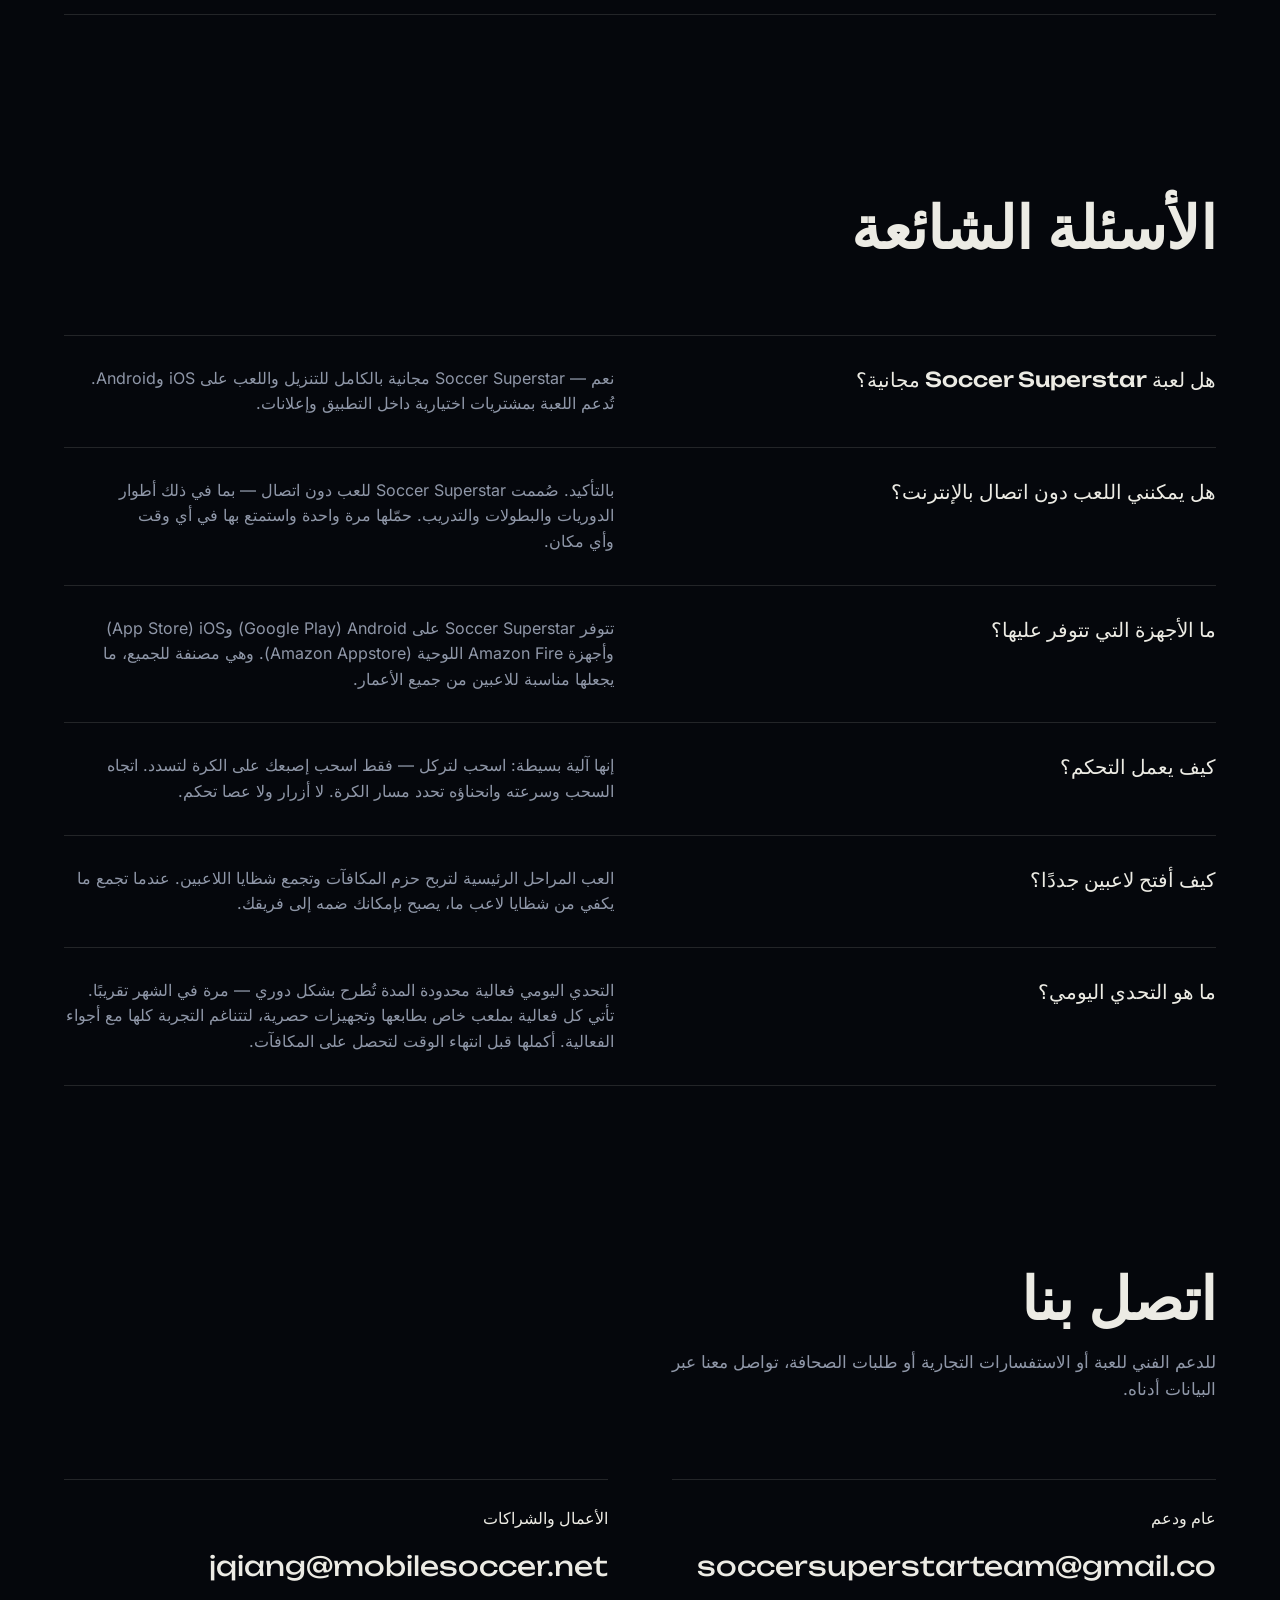
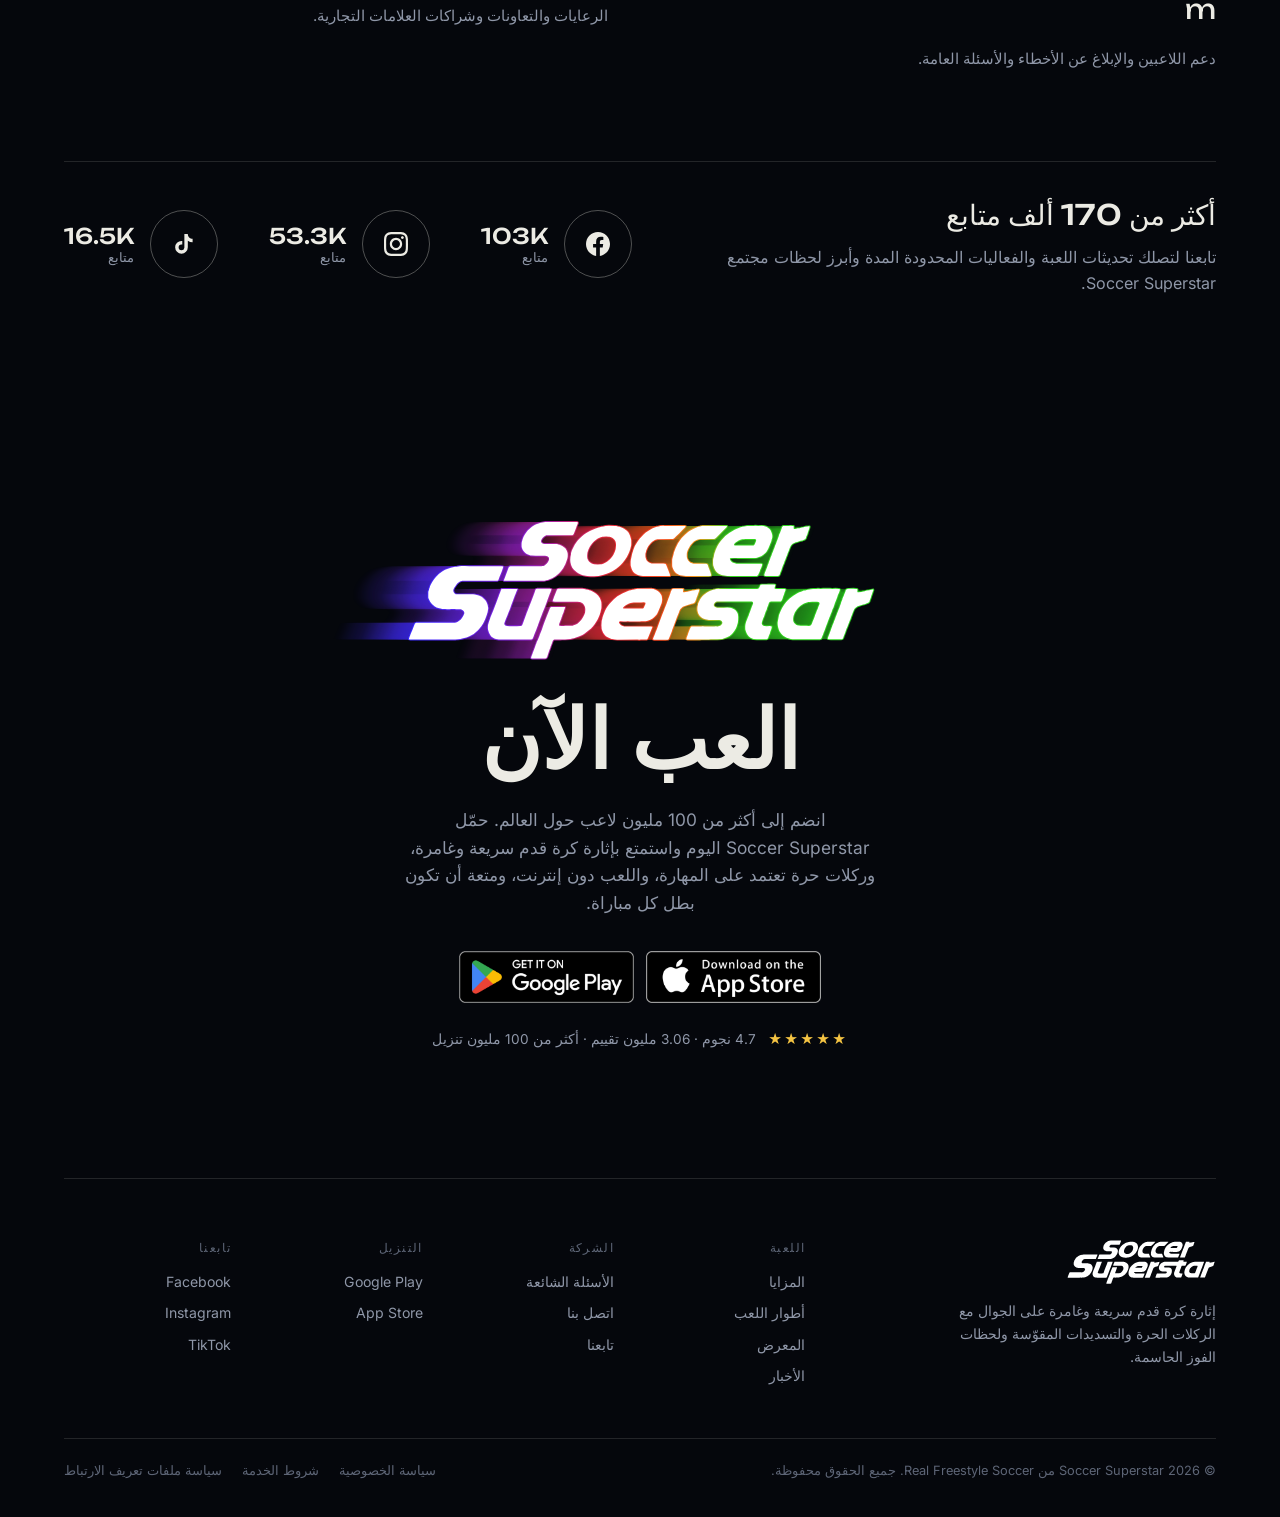
==== commit 4a08c873: "News: add Thanksgiving event 'Feast Your Way to Glory!' (ends Dec 15) Co-Authored-By: Claude Opus 5." ====
--- a/ar/index.html
+++ b/ar/index.html
@@ -312,6 +312,17 @@
           <h2>الأخبار</h2>
         </div>
         <div class="news-grid">
+          <article class="news-card frame-cut" data-ends="2026-12-15">
+            <div class="news-media">
+              <img src="/assets/images/soccer-superstar-news-thanksgiving-feast-your-way-to-glory.webp" alt="لاعب Soccer Superstar يسدد الكرة على الطاير في ملعب خريفي مع أوراق متساقطة وقرع وزينة الحصاد" width="814" height="454" loading="lazy">
+              <span class="news-badge">تنتهي في 15 ديسمبر</span>
+            </div>
+            <div class="news-copy">
+              <p class="news-tag">فعالية</p>
+              <h3>احتفل في طريقك إلى المجد!</h3>
+              <p>فعالية عيد الشكر بدأت! العب مباريات مباشرة يومية على ملعب خريفي، واجمع فطائر القرع المنتشرة على العشب للحصول على مكافآت إضافية، وأضف إلى نقاط فصيلك اليومية لتساعده على الصعود إلى القمة.</p>
+            </div>
+          </article>
           <article class="news-card frame-cut" data-ends="2026-11-14">
             <div class="news-media">
               <img src="/assets/images/soccer-superstar-news-road-to-the-championship-daily-chapters.webp" alt="أربعة لاعبين في Soccer Superstar ينتظرون في نفق ملعب تصطف فيه الكؤوس" width="407" height="132" loading="lazy">
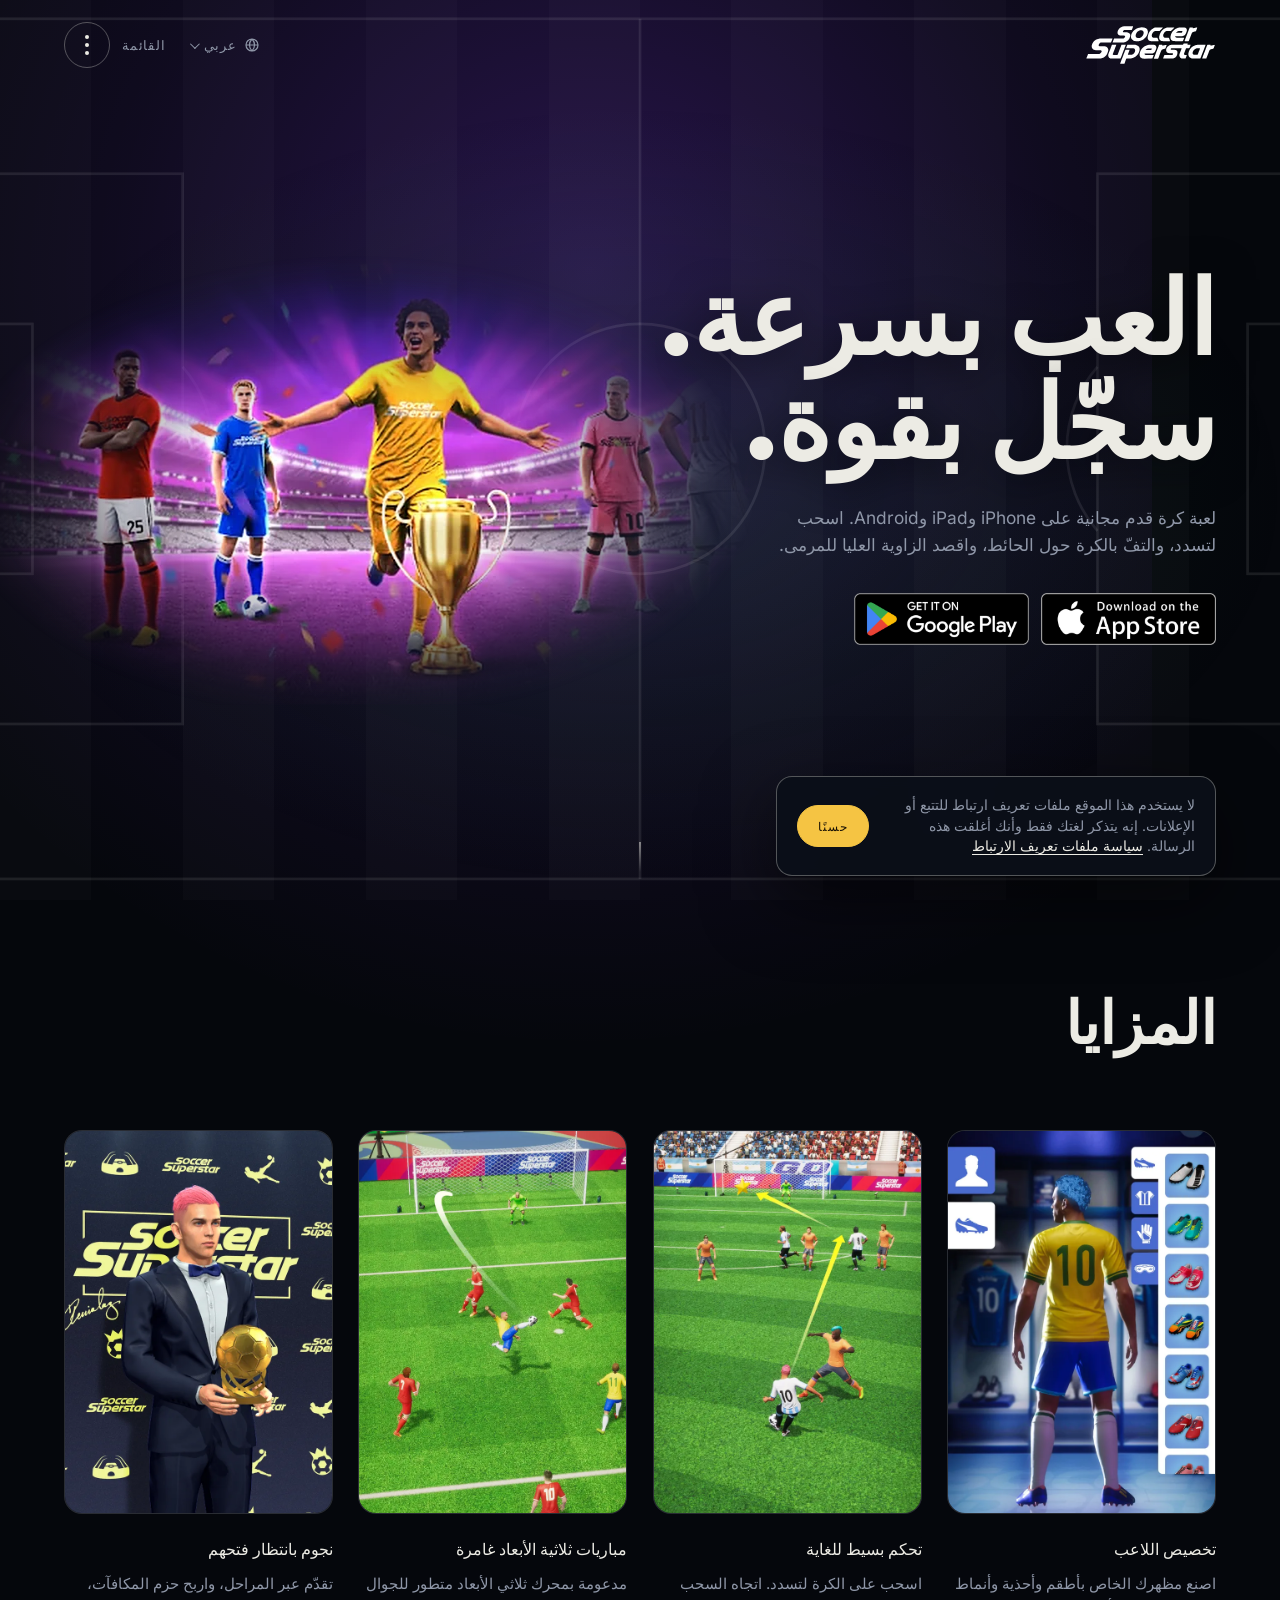
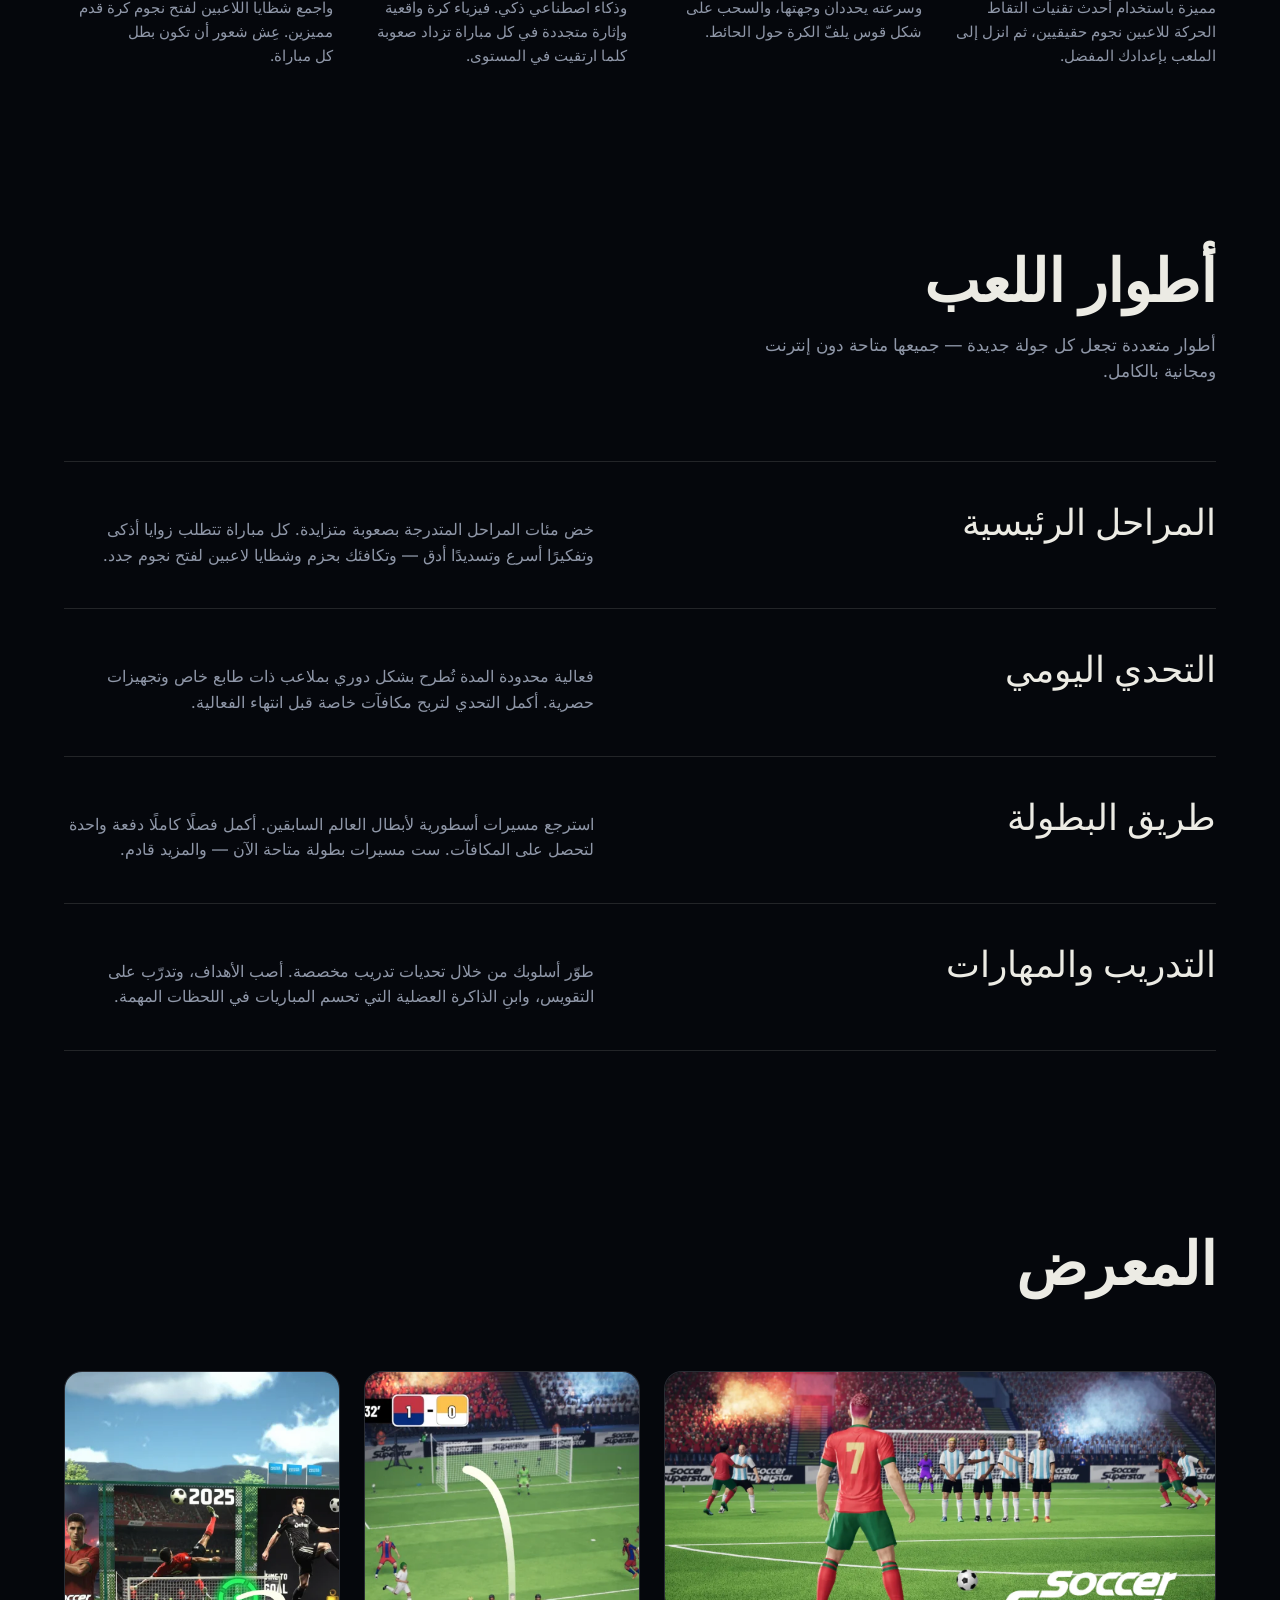
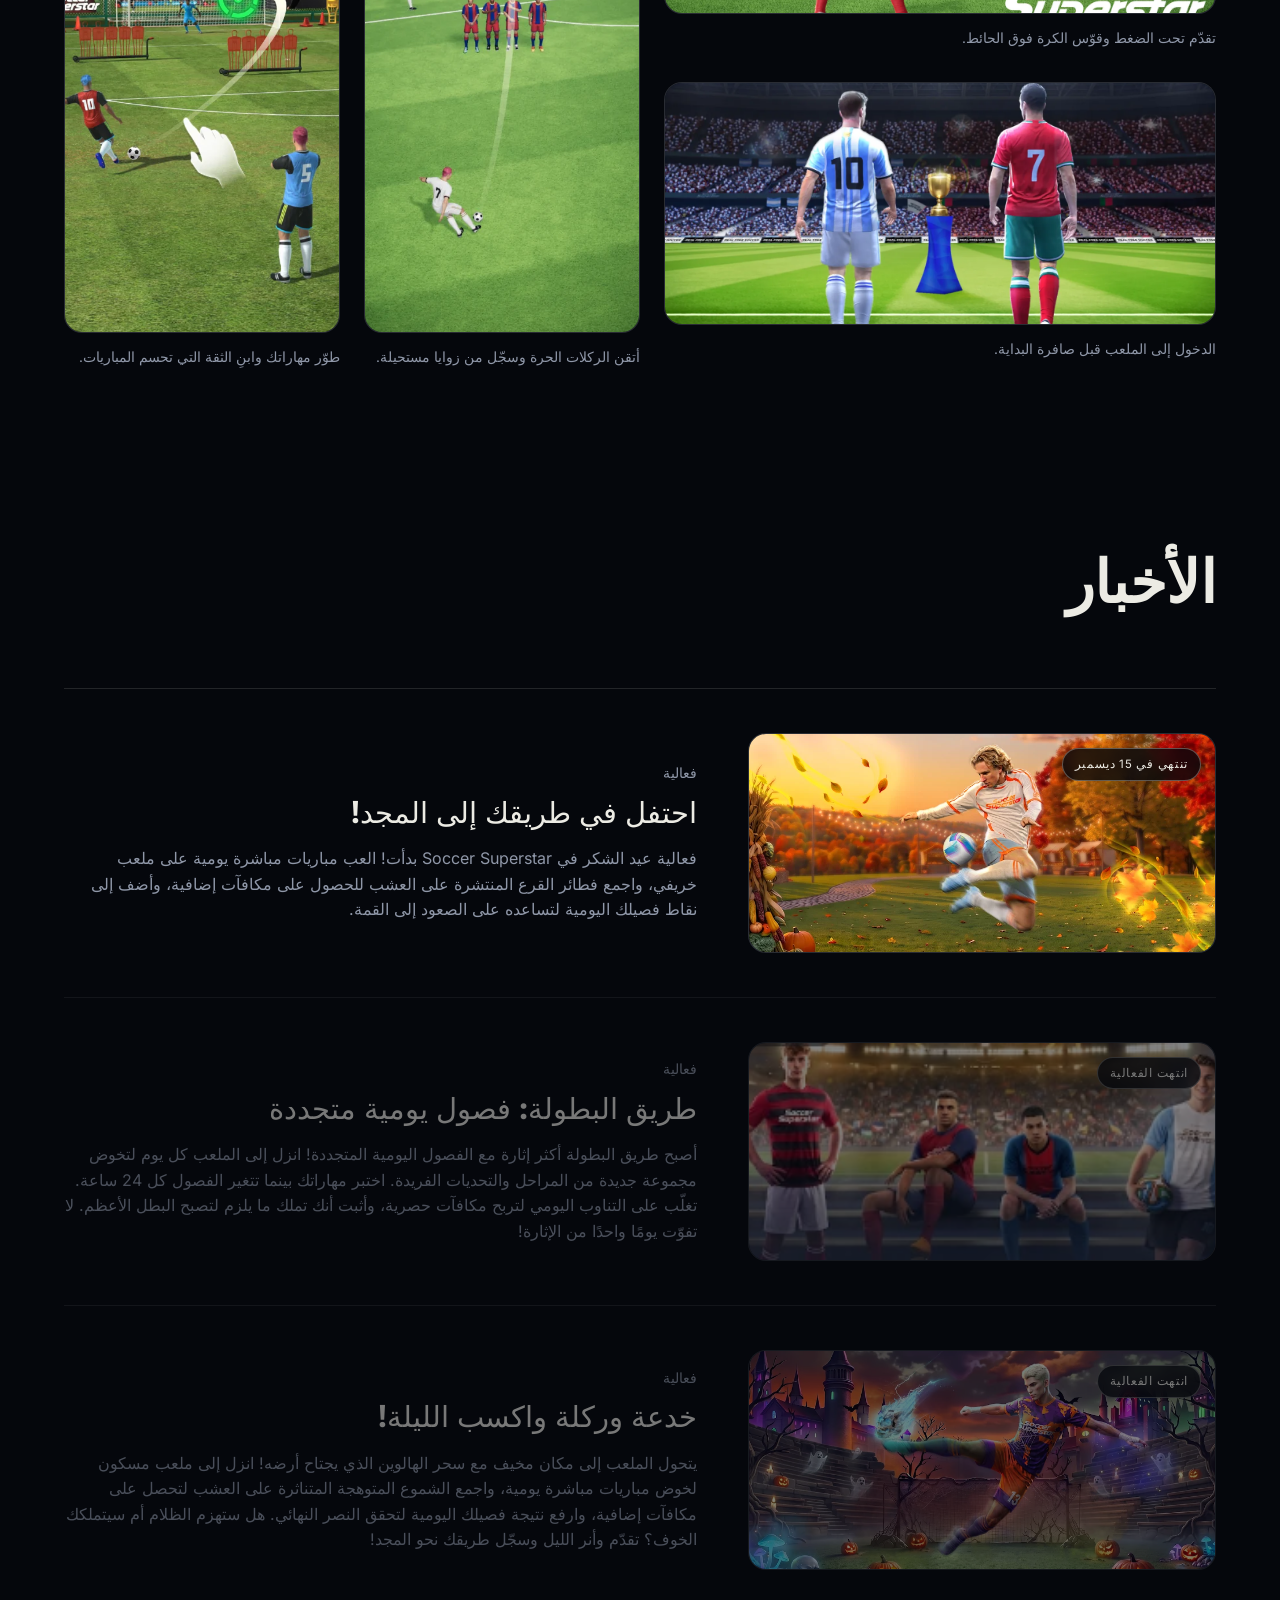
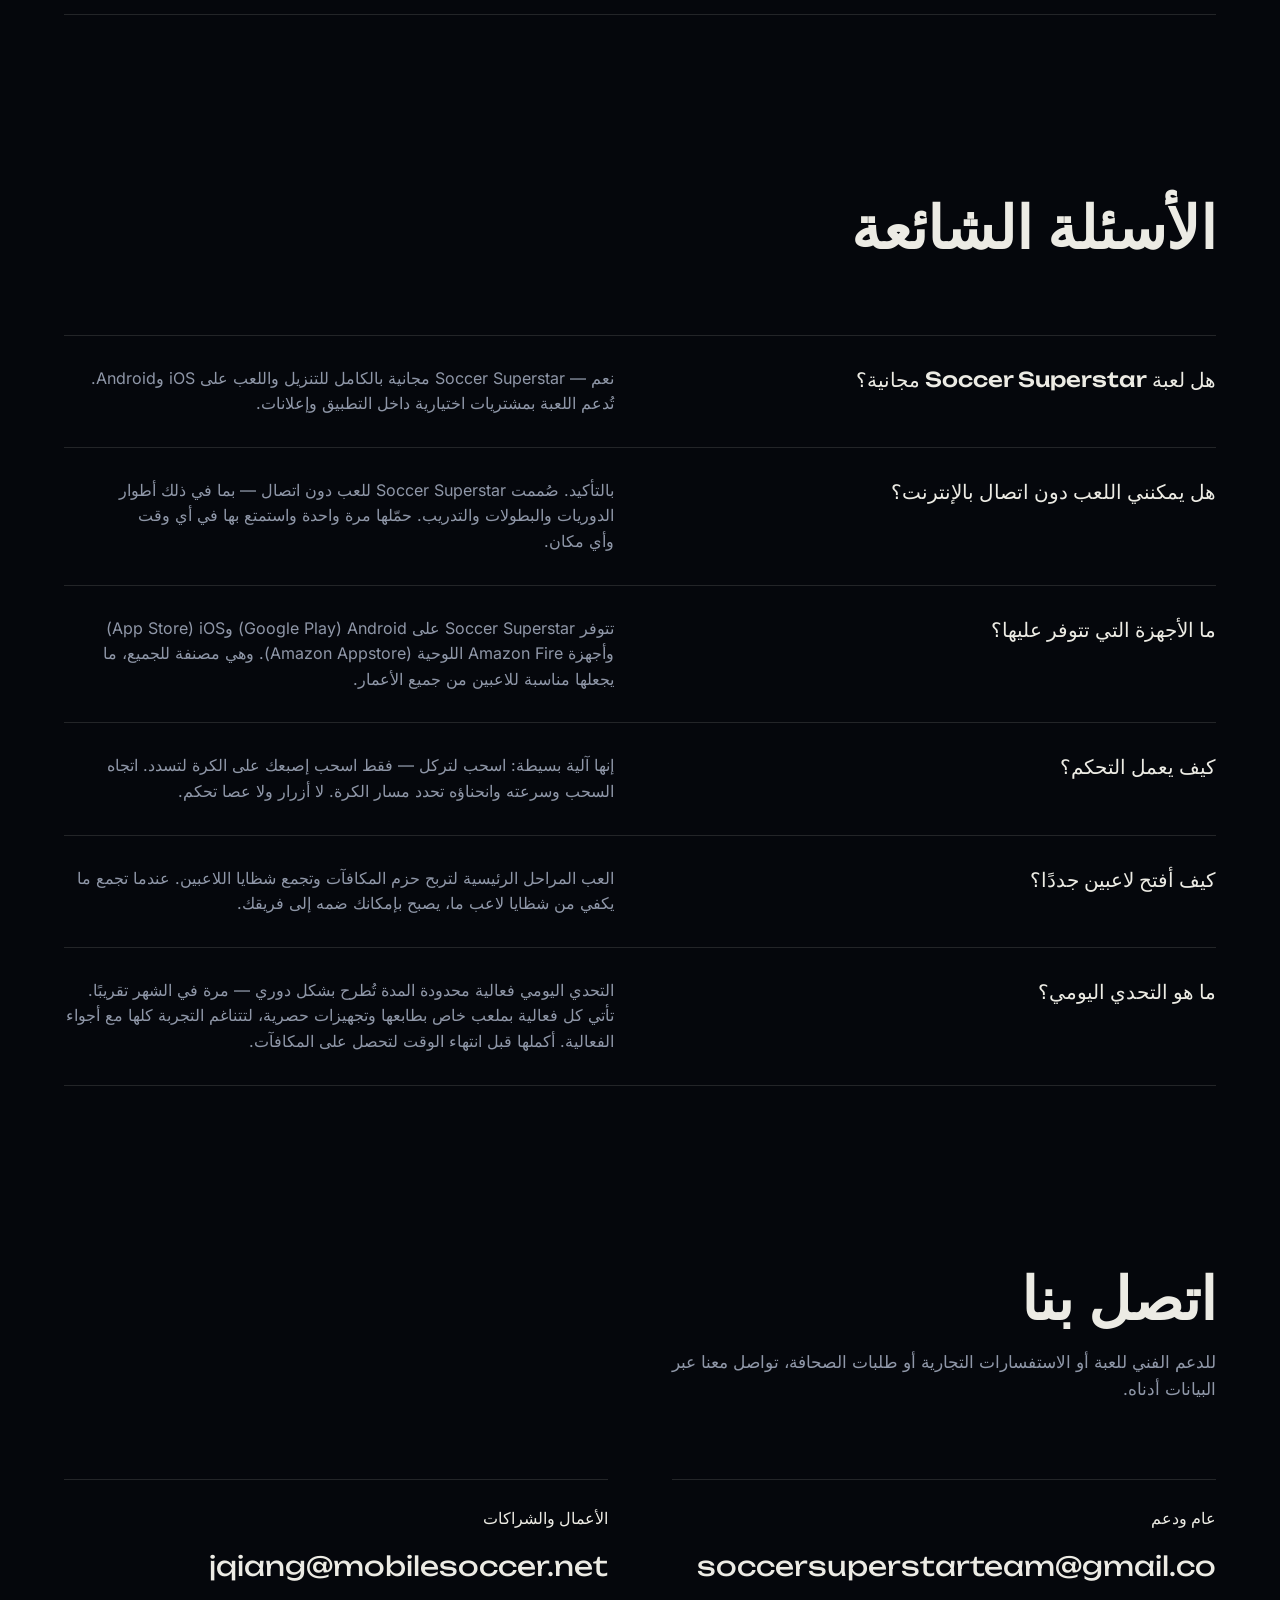
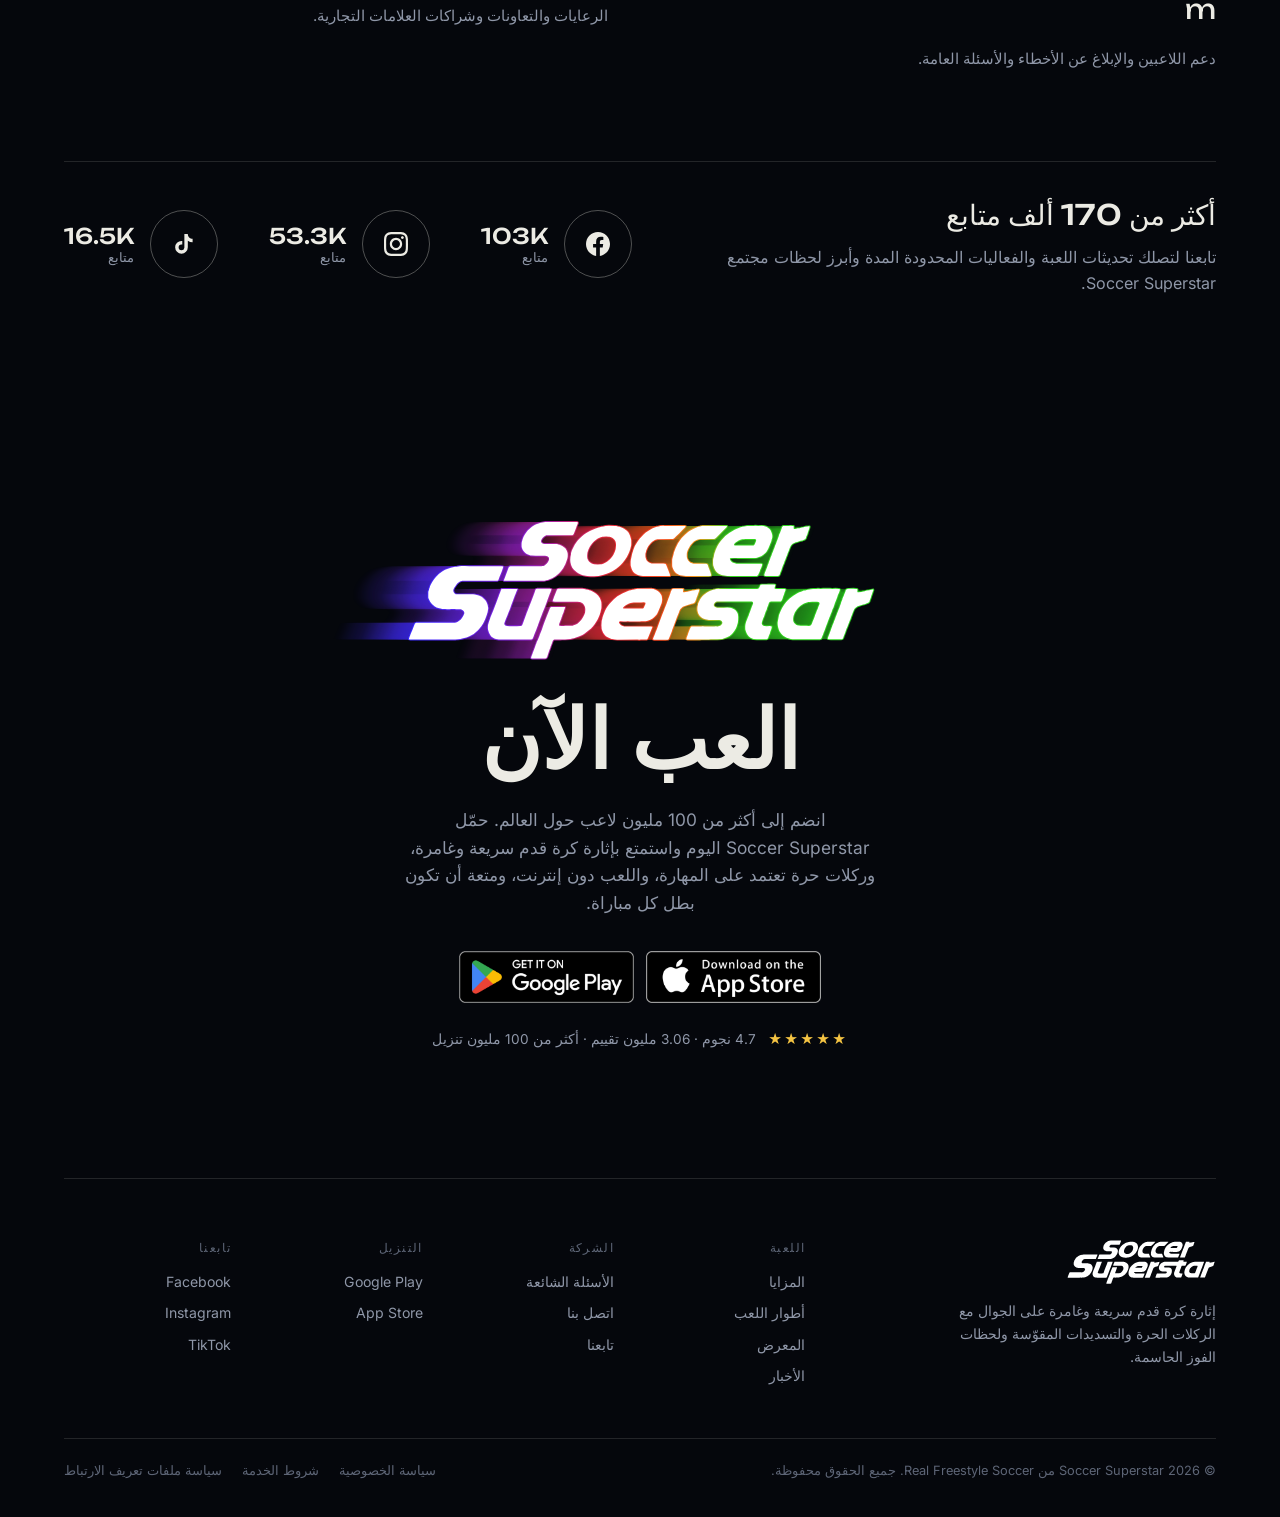
==== commit cf488784: "News: name Soccer Superstar in the Thanksgiving post text Co-Authored-By: Claude Opus 5.5 <noreply@a" ====
--- a/ar/index.html
+++ b/ar/index.html
@@ -320,7 +320,7 @@
             <div class="news-copy">
               <p class="news-tag">فعالية</p>
               <h3>احتفل في طريقك إلى المجد!</h3>
-              <p>فعالية عيد الشكر بدأت! العب مباريات مباشرة يومية على ملعب خريفي، واجمع فطائر القرع المنتشرة على العشب للحصول على مكافآت إضافية، وأضف إلى نقاط فصيلك اليومية لتساعده على الصعود إلى القمة.</p>
+              <p>فعالية عيد الشكر في Soccer Superstar بدأت! العب مباريات مباشرة يومية على ملعب خريفي، واجمع فطائر القرع المنتشرة على العشب للحصول على مكافآت إضافية، وأضف إلى نقاط فصيلك اليومية لتساعده على الصعود إلى القمة.</p>
             </div>
           </article>
           <article class="news-card frame-cut" data-ends="2026-11-14">
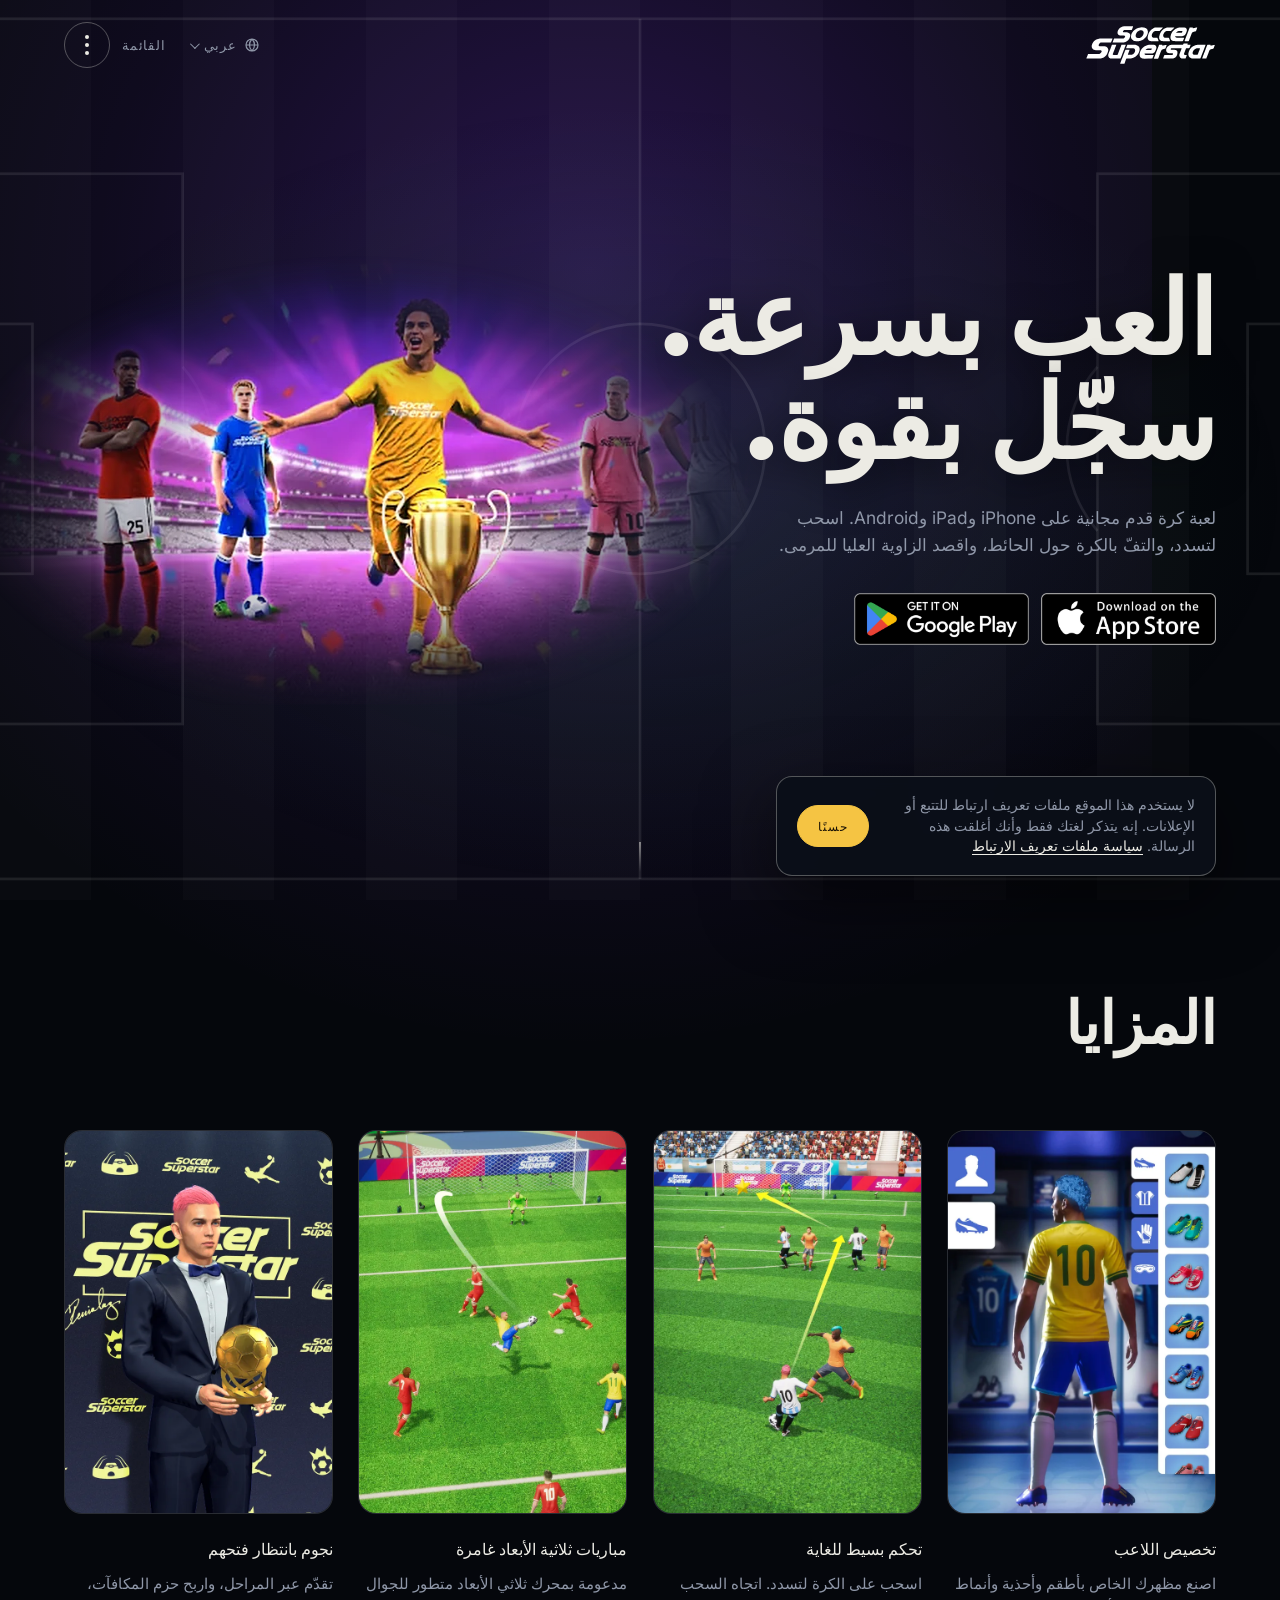
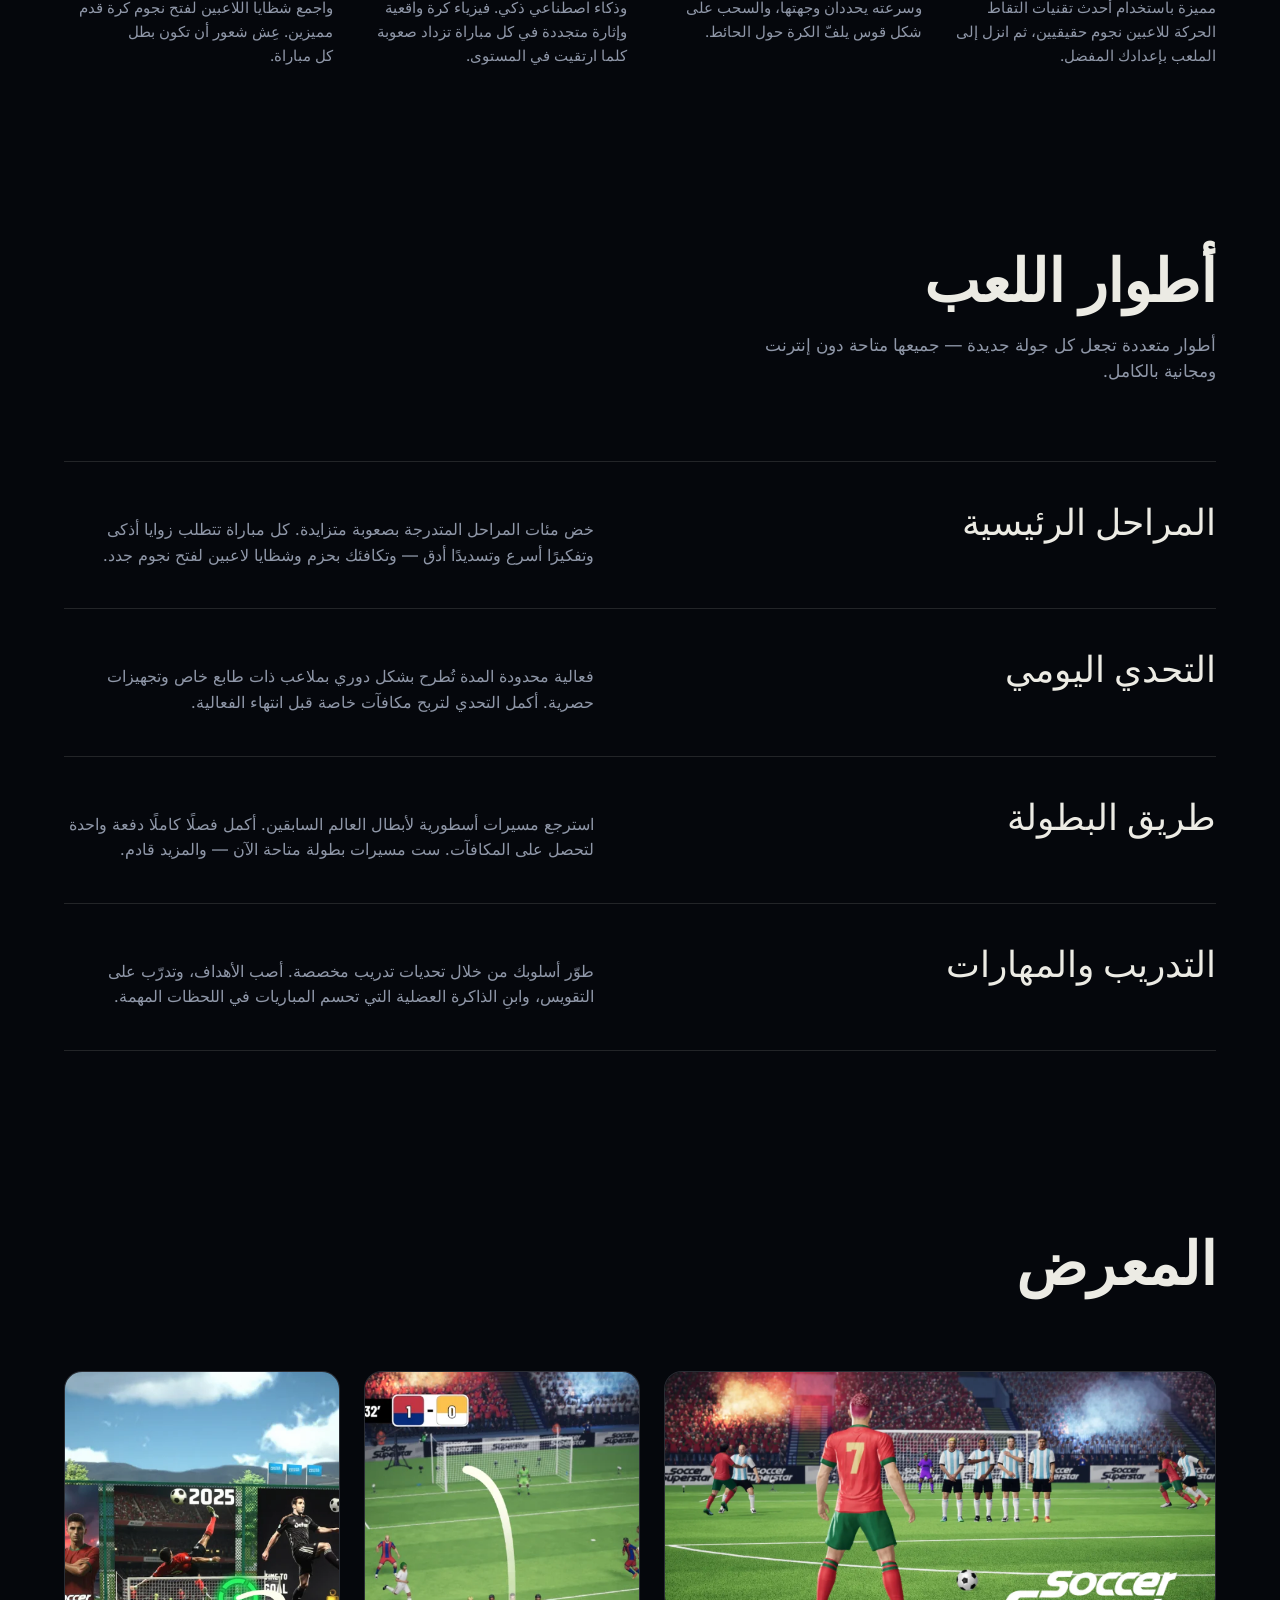
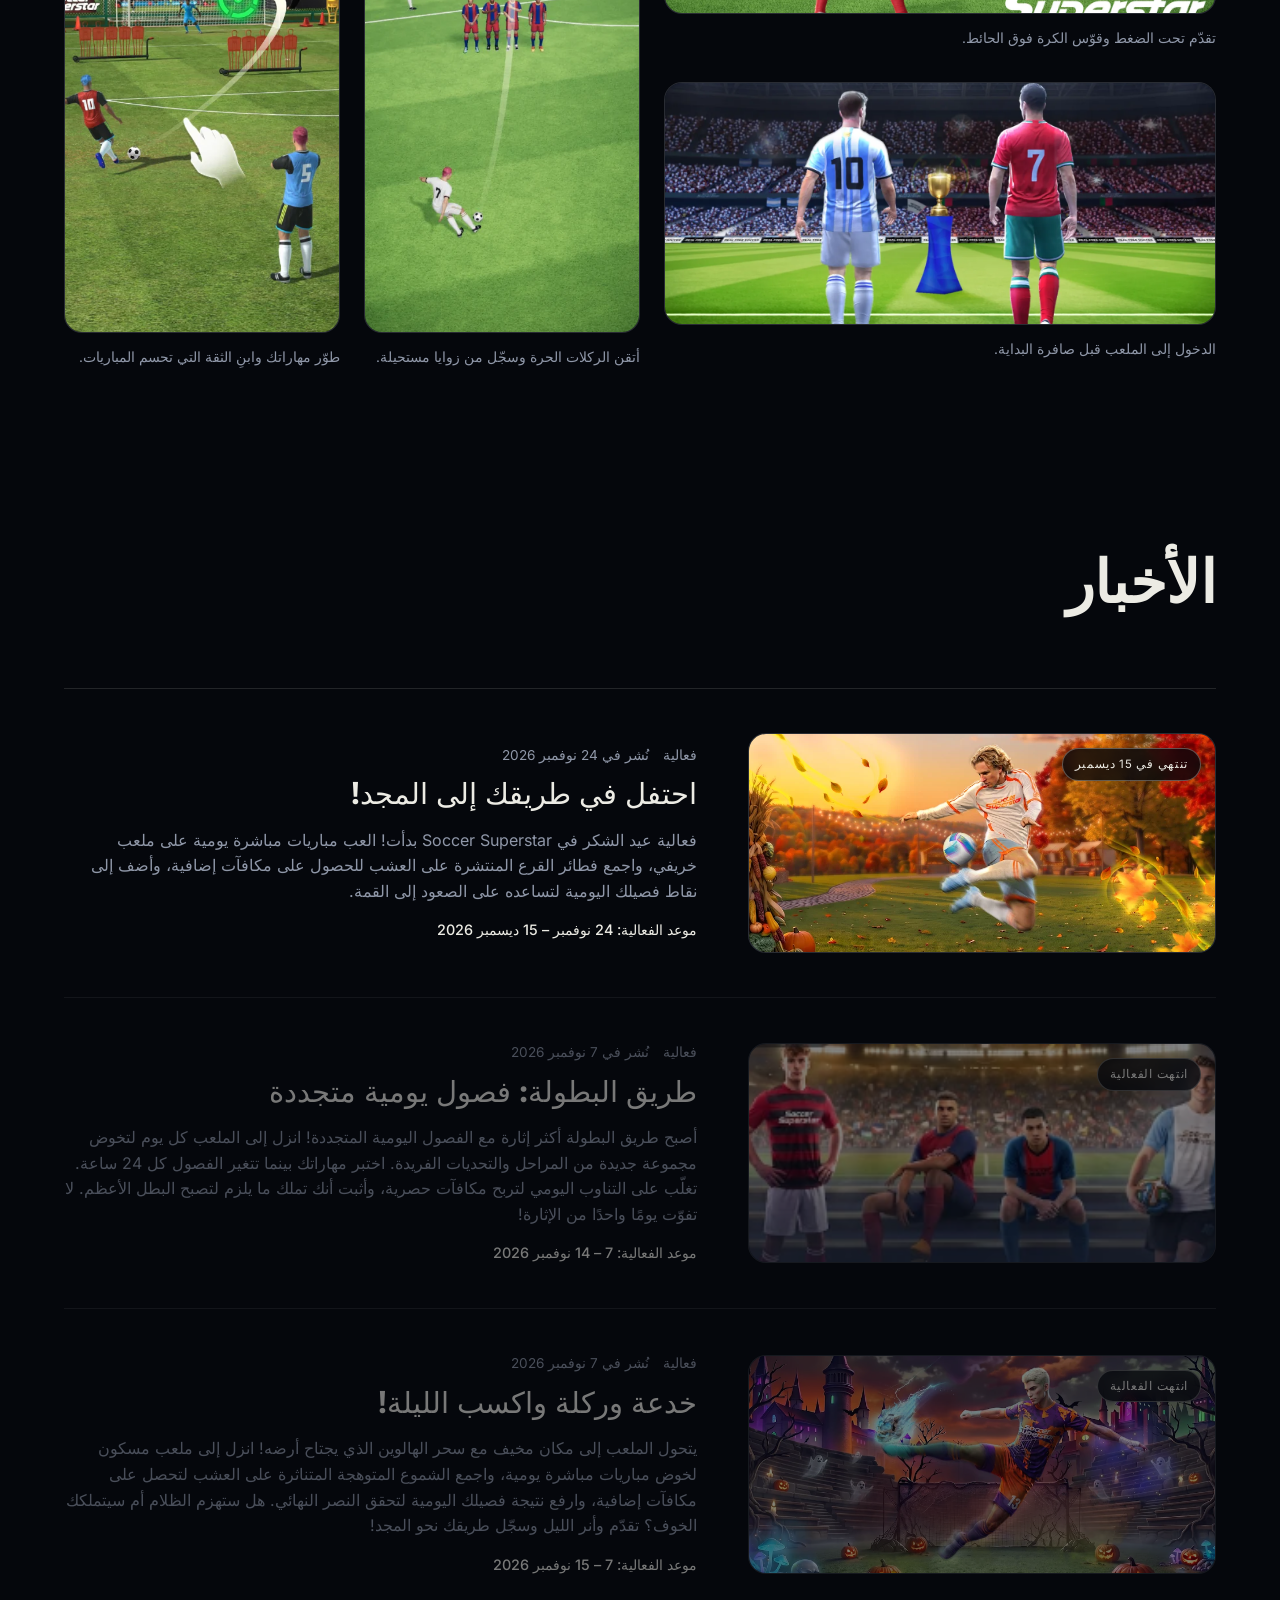
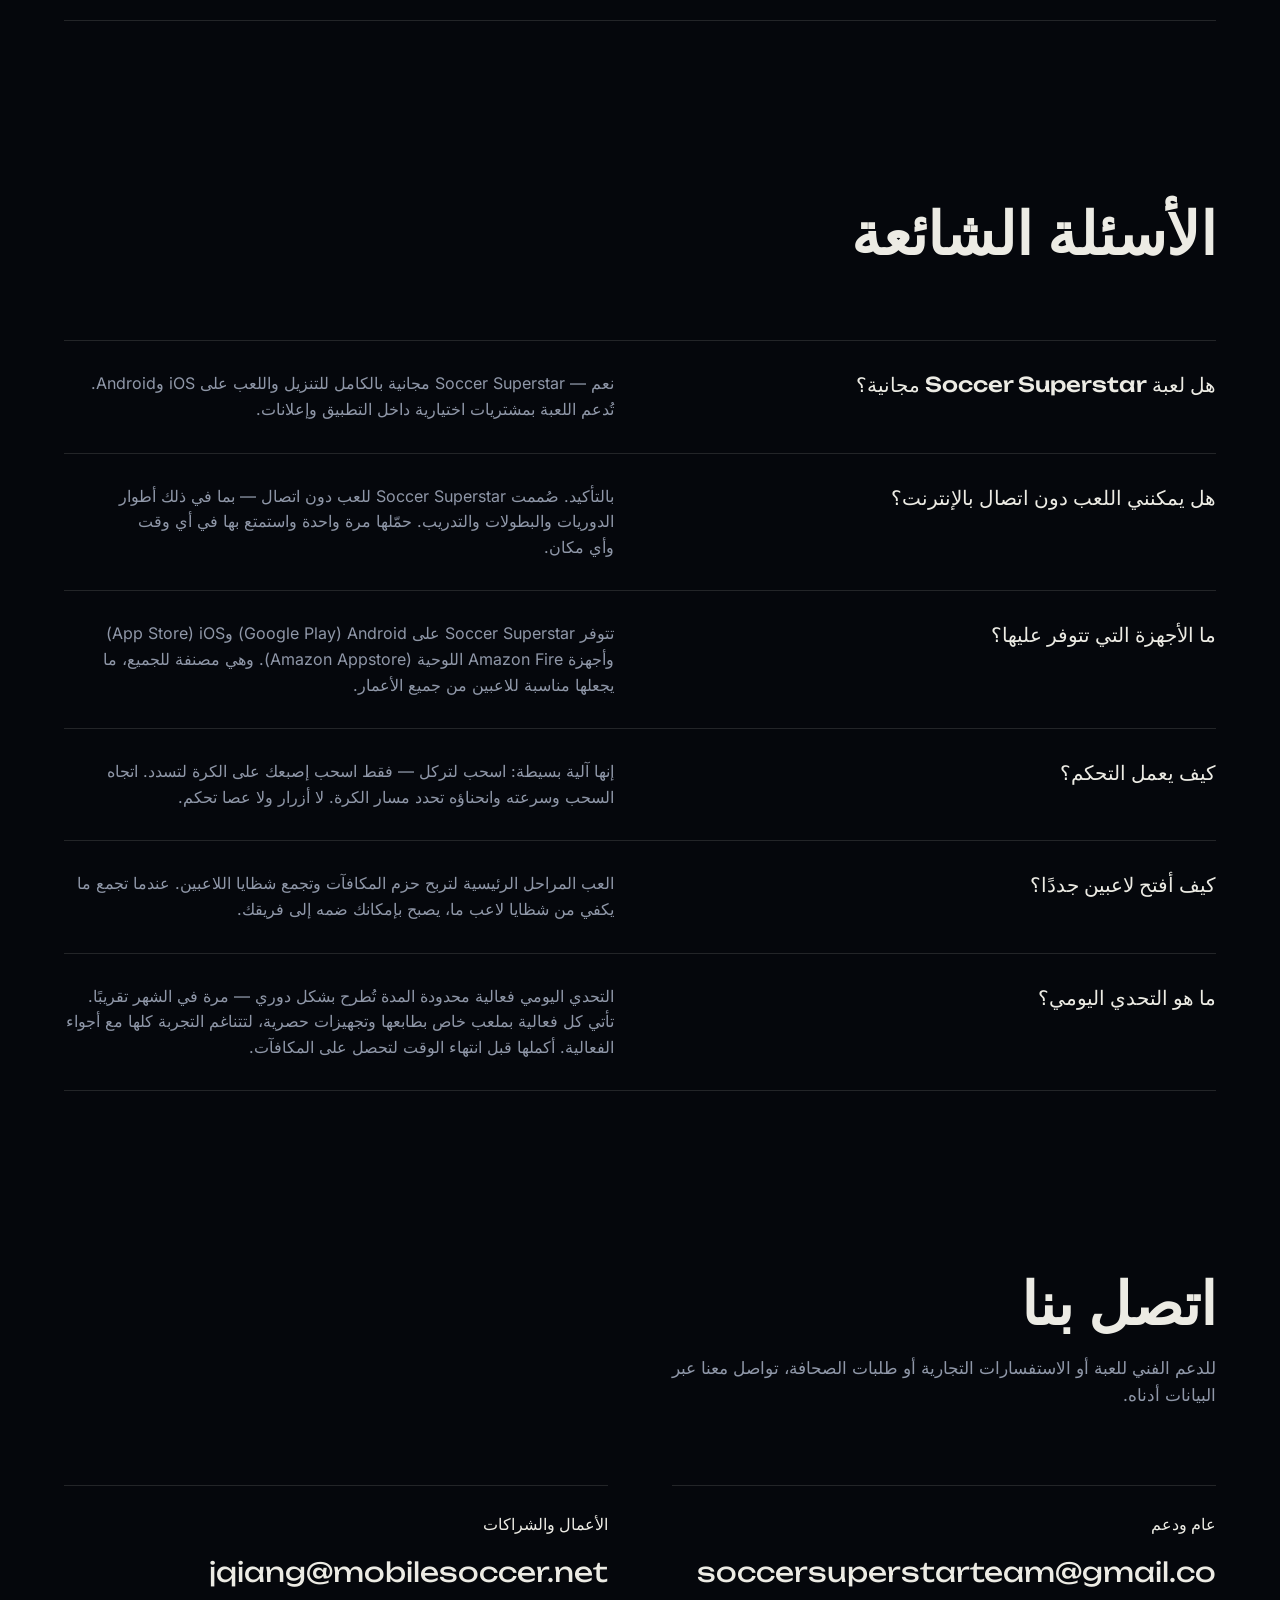
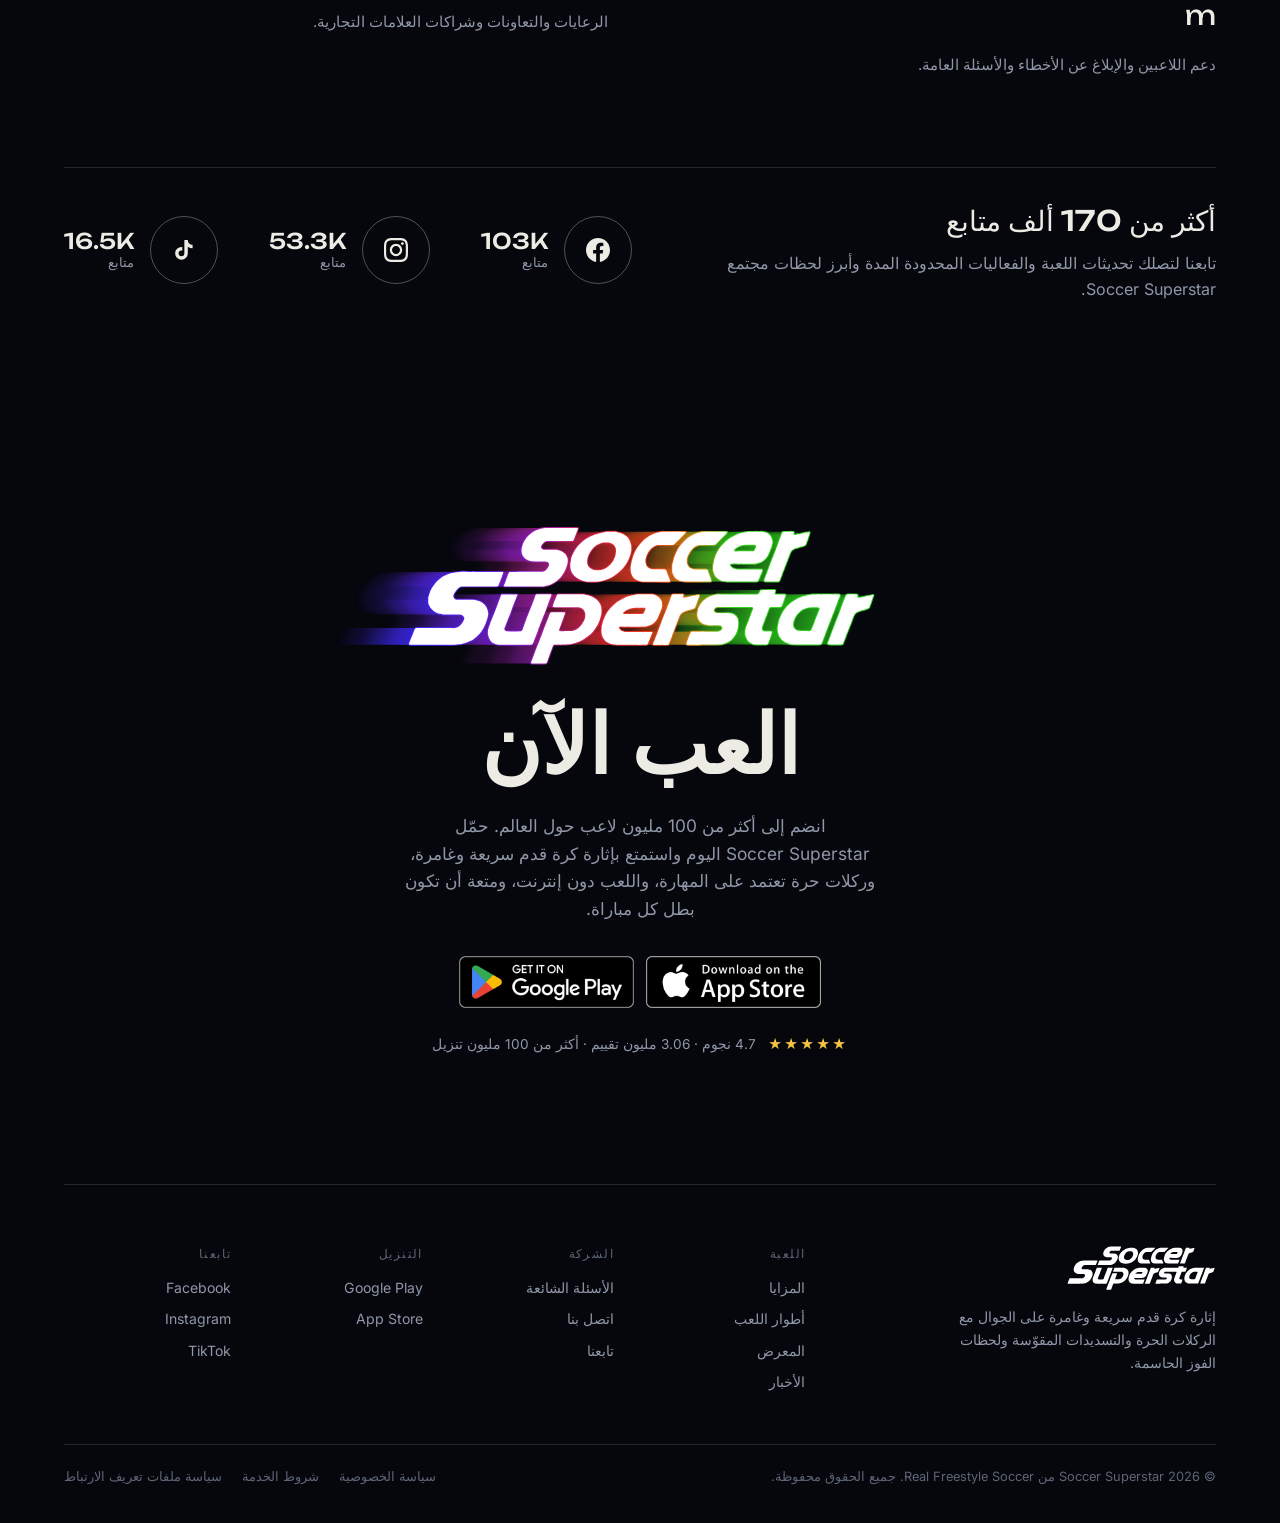
==== commit 010fdd06: "News: show the posted date and event dates on every post Co-Authored-By: Claude Opus 5.5 <noreply@an" ====
--- a/ar/index.html
+++ b/ar/index.html
@@ -306,7 +306,8 @@
       </section>
 
       <!-- ═══ NEWS ═══ -->
-      <!-- To add a post: copy one <article class="news-card">, put it first, update the image, text and data-ends (YYYY-MM-DD). -->
+      <!-- To add a post: copy one <article class="news-card">, put it first, update the image, text and data-ends (YYYY-MM-DD).
+           Every post shows the date it was posted (<time class="news-date">, datetime = YYYY-MM-DD) and the event dates (<p class="news-when">). -->
       <section class="news section" id="news" data-ended-label="انتهت الفعالية">
         <div class="section-heading">
           <h2>الأخبار</h2>
@@ -318,9 +319,10 @@
               <span class="news-badge">تنتهي في 15 ديسمبر</span>
             </div>
             <div class="news-copy">
-              <p class="news-tag">فعالية</p>
+              <div class="news-meta"><p class="news-tag">فعالية</p><time class="news-date" datetime="2026-11-24">نُشر في 24 نوفمبر 2026</time></div>
               <h3>احتفل في طريقك إلى المجد!</h3>
               <p>فعالية عيد الشكر في Soccer Superstar بدأت! العب مباريات مباشرة يومية على ملعب خريفي، واجمع فطائر القرع المنتشرة على العشب للحصول على مكافآت إضافية، وأضف إلى نقاط فصيلك اليومية لتساعده على الصعود إلى القمة.</p>
+              <p class="news-when">موعد الفعالية: 24 نوفمبر – 15 ديسمبر 2026</p>
             </div>
           </article>
           <article class="news-card frame-cut" data-ends="2026-11-14">
@@ -329,9 +331,10 @@
               <span class="news-badge">تنتهي في 14 نوفمبر</span>
             </div>
             <div class="news-copy">
-              <p class="news-tag">فعالية</p>
+              <div class="news-meta"><p class="news-tag">فعالية</p><time class="news-date" datetime="2026-11-07">نُشر في 7 نوفمبر 2026</time></div>
               <h3>طريق البطولة: فصول يومية متجددة</h3>
               <p>أصبح طريق البطولة أكثر إثارة مع الفصول اليومية المتجددة! انزل إلى الملعب كل يوم لتخوض مجموعة جديدة من المراحل والتحديات الفريدة. اختبر مهاراتك بينما تتغير الفصول كل 24 ساعة. تغلّب على التناوب اليومي لتربح مكافآت حصرية، وأثبت أنك تملك ما يلزم لتصبح البطل الأعظم. لا تفوّت يومًا واحدًا من الإثارة!</p>
+              <p class="news-when">موعد الفعالية: 7 – 14 نوفمبر 2026</p>
             </div>
           </article>
           <article class="news-card frame-cut" data-ends="2026-11-15">
@@ -340,9 +343,10 @@
               <span class="news-badge">تنتهي في 15 نوفمبر</span>
             </div>
             <div class="news-copy">
-              <p class="news-tag">فعالية</p>
+              <div class="news-meta"><p class="news-tag">فعالية</p><time class="news-date" datetime="2026-11-07">نُشر في 7 نوفمبر 2026</time></div>
               <h3>خدعة وركلة واكسب الليلة!</h3>
               <p>يتحول الملعب إلى مكان مخيف مع سحر الهالوين الذي يجتاح أرضه! انزل إلى ملعب مسكون لخوض مباريات مباشرة يومية، واجمع الشموع المتوهجة المتناثرة على العشب لتحصل على مكافآت إضافية، وارفع نتيجة فصيلك اليومية لتحقق النصر النهائي. هل ستهزم الظلام أم سيتملكك الخوف؟ تقدّم وأنر الليل وسجّل طريقك نحو المجد!</p>
+              <p class="news-when">موعد الفعالية: 7 – 15 نوفمبر 2026</p>
             </div>
           </article>
         </div>
--- a/styles.css
+++ b/styles.css
@@ -454,7 +454,10 @@
   font-size: 0.72rem; letter-spacing: 0.06em;
   -webkit-backdrop-filter: blur(6px); backdrop-filter: blur(6px);
 }
-.news-tag { font-size: 0.85rem; font-weight: 500; color: var(--accent); margin-bottom: 10px; }
+.news-meta { display: flex; flex-wrap: wrap; align-items: baseline; gap: 6px 14px; margin-bottom: 10px; }
+.news-tag { font-size: 0.85rem; font-weight: 500; color: var(--accent); margin-bottom: 0; }
+.news-date { font-size: 0.85rem; color: var(--muted); }
+.news-copy .news-when { margin-top: 14px; font-size: 0.9rem; font-weight: 500; color: var(--text); }
 .news-copy h3 { font-size: clamp(1.25rem, 2.3vw, 1.9rem); line-height: 1.2; margin-bottom: 16px; }
 .news-copy p { color: var(--muted); }
 .news-ended { opacity: 0.5; }
